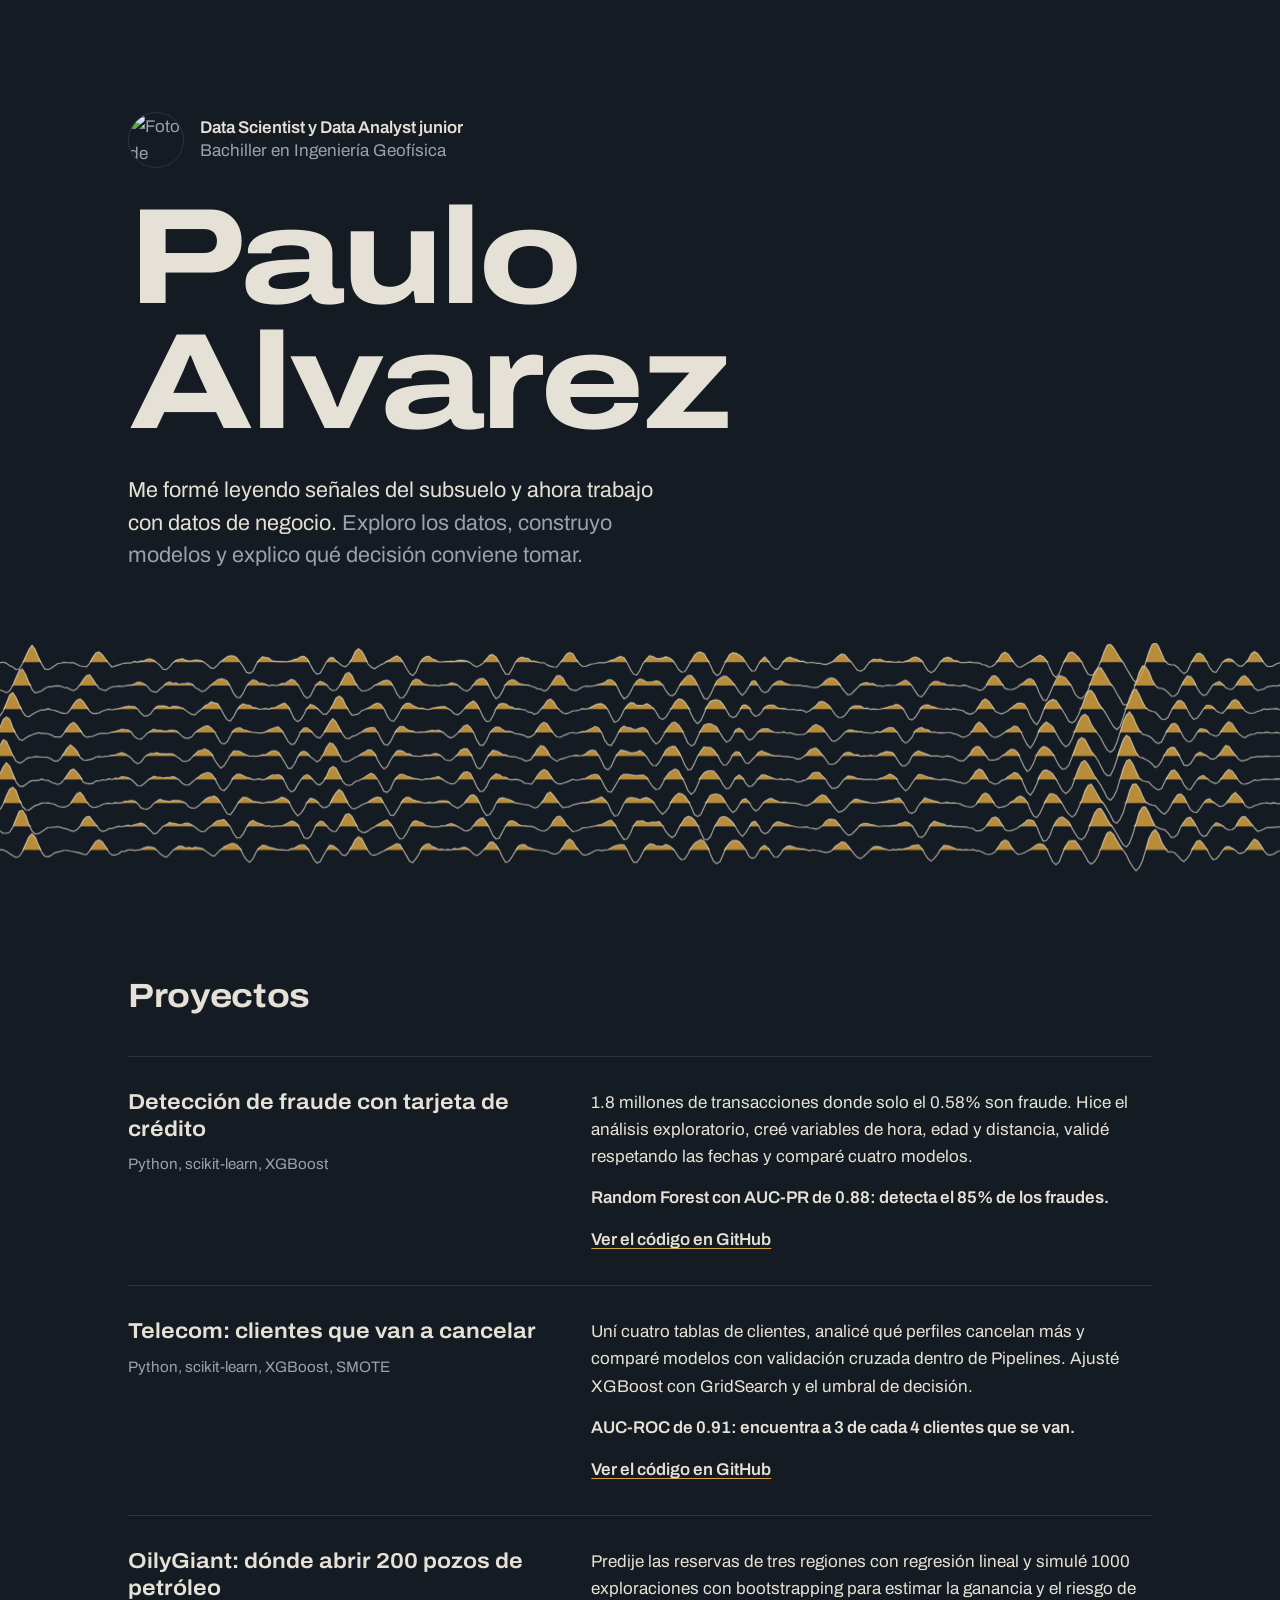
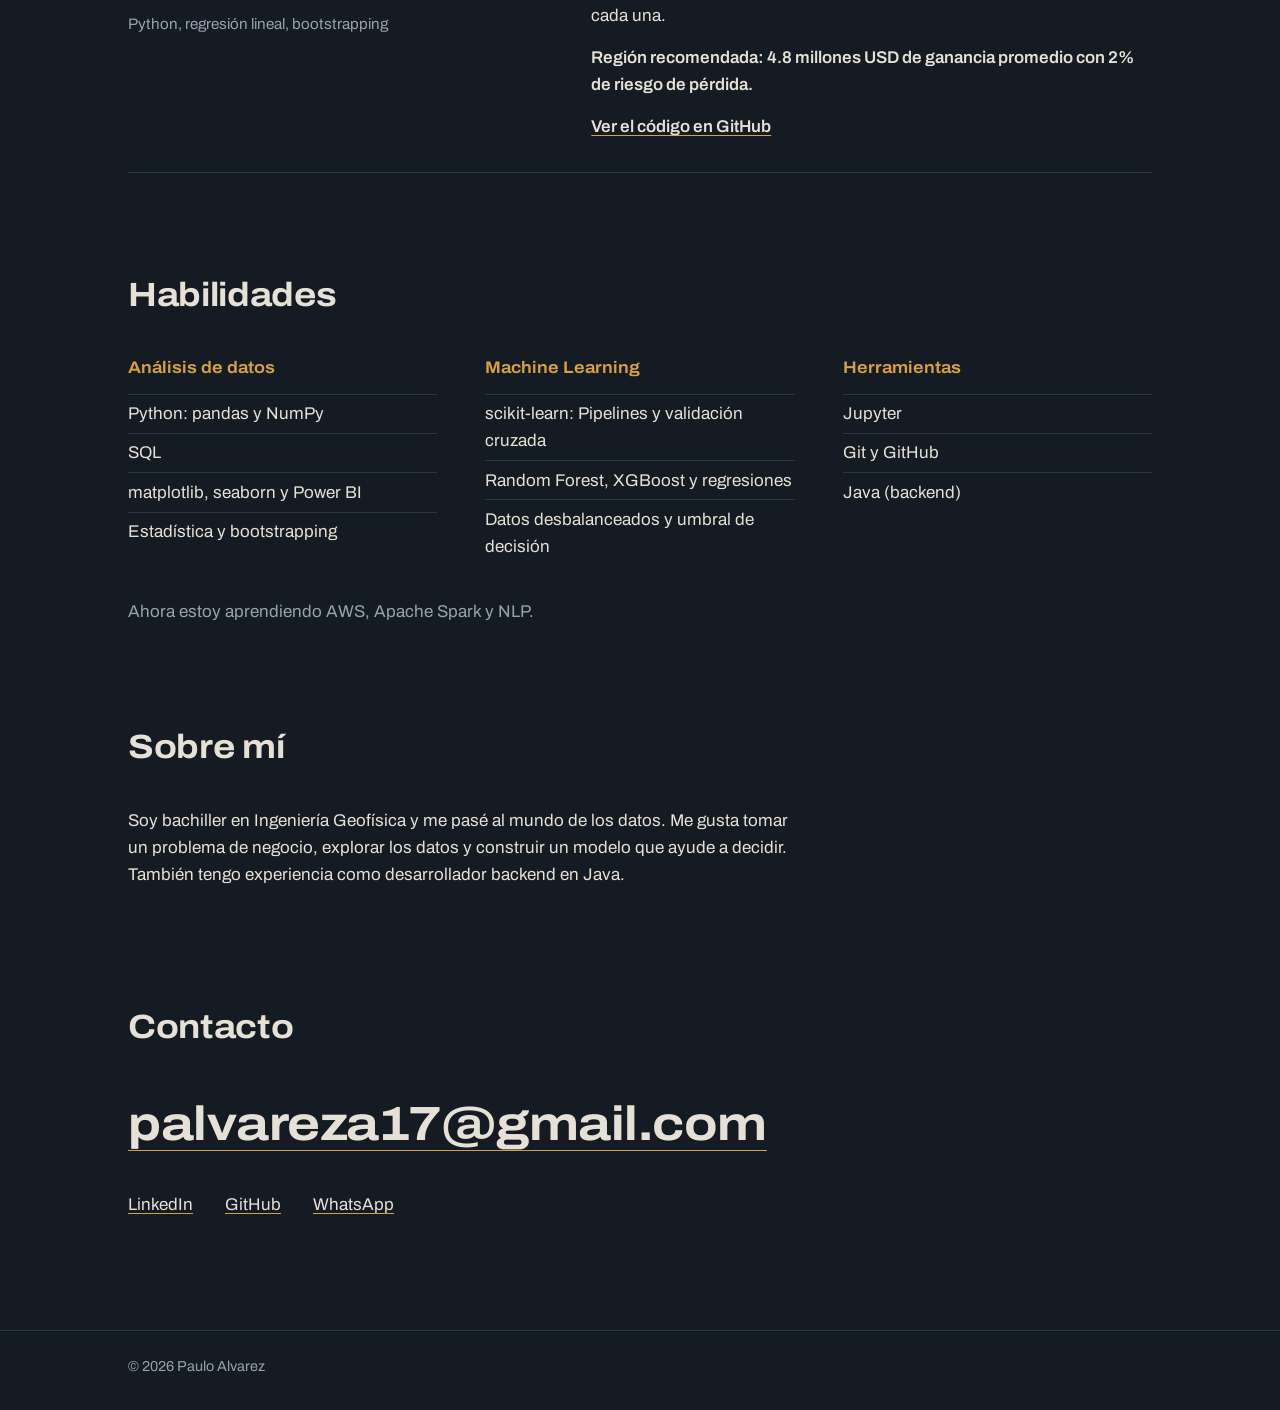
==== index.html @ 522a182a "Cambiar ingeniero geofísico por bachiller en Ingeniería Geofísica" ====
<!DOCTYPE html>
<html lang="es">
<head>
  <meta charset="UTF-8">
  <meta name="viewport" content="width=device-width, initial-scale=1.0">
  <meta name="description" content="Paulo Alvarez, Data Scientist y Data Analyst junior. Bachiller en Ingeniería Geofísica. Proyectos de Machine Learning con Python.">
  <meta name="color-scheme" content="dark">
  <meta name="theme-color" content="#151B22">
  <title>Paulo Alvarez | Data Scientist</title>
  <link rel="preconnect" href="https://fonts.googleapis.com">
  <link rel="preconnect" href="https://fonts.gstatic.com" crossorigin>
  <link href="https://fonts.googleapis.com/css2?family=Archivo:wdth,wght@62..125,300..800&display=swap" rel="stylesheet">
  <style>
    :root {
      --basalt: #151B22;
      --slate: #1D2530;
      --bone: #E6E1D6;
      --rock: #98A2AE;
      --ochre: #D6A13E;
      --line: #2B3541;

      --measure: 68ch;
      --gutter: clamp(1rem, 4vw, 3rem);
    }

    * { box-sizing: border-box; }

    html { background: var(--basalt); }

    body {
      margin: 0;
      background: var(--basalt);
      color: var(--bone);
      font-family: "Archivo", "Segoe UI", sans-serif;
      font-variation-settings: "wdth" 100;
      font-size: 1.0625rem;
      line-height: 1.6;
      -webkit-font-smoothing: antialiased;
    }

    a { color: var(--bone); text-decoration-color: var(--ochre); text-underline-offset: .2em; text-decoration-thickness: 1px; }
    a:hover { color: var(--ochre); }
    a:focus-visible, button:focus-visible {
      outline: 2px solid var(--ochre);
      outline-offset: 3px;
      border-radius: 2px;
    }

    .wrap {
      max-width: 1120px;
      margin: 0 auto;
      padding: 0 var(--gutter);
    }

    /* ---------- Hero ---------- */
    .hero { padding: clamp(3rem, 9vw, 7rem) 0 0; }

    .hero-id {
      display: flex;
      align-items: center;
      gap: 1rem;
      margin-bottom: 1.75rem;
      color: var(--rock);
    }
    .hero-id img {
      width: 56px;
      height: 56px;
      border-radius: 50%;
      object-fit: cover;
      border: 1px solid var(--line);
    }
    .hero-id p { margin: 0; line-height: 1.35; }
    .hero-id strong { color: var(--bone); font-weight: 600; display: block; }

    .hero h1 {
      margin: 0;
      font-size: clamp(3rem, 11vw, 8.5rem);
      line-height: .92;
      font-weight: 750;
      font-variation-settings: "wdth" 125;
      letter-spacing: -.02em;
    }

    .hero .intro {
      max-width: 46ch;
      margin: 1.75rem 0 0;
      font-size: clamp(1.15rem, 2vw, 1.35rem);
      line-height: 1.5;
      color: var(--bone);
    }
    .hero .intro span { color: var(--rock); }

    .section-trace {
      display: block;
      width: 100%;
      height: auto;
      margin: clamp(2.5rem, 6vw, 4.5rem) 0 0;
    }
    .section-trace .fill { fill: var(--ochre); opacity: .85; }
    .section-trace .trace {
      fill: none;
      stroke: var(--bone);
      stroke-width: 1.1;
      stroke-linejoin: round;
      opacity: .7;
    }

    @media (prefers-reduced-motion: no-preference) {
      .section-trace .trace {
        stroke-dasharray: 2600;
        stroke-dashoffset: 2600;
        animation: draw 2.4s cubic-bezier(.3, .1, .2, 1) forwards;
      }
      .section-trace .fill {
        opacity: 0;
        animation: reveal .9s ease-out 1.6s forwards;
      }
      .section-trace .trace:nth-of-type(4n+2) { animation-delay: .08s; }
      .section-trace .trace:nth-of-type(4n) { animation-delay: .16s; }
    }
    @keyframes draw { to { stroke-dashoffset: 0; } }
    @keyframes reveal { to { opacity: .85; } }

    /* ---------- Secciones ---------- */
    section { padding: clamp(3.5rem, 8vw, 6rem) 0 0; }

    h2 {
      margin: 0 0 2rem;
      font-size: clamp(1.6rem, 3vw, 2.1rem);
      font-weight: 700;
      font-variation-settings: "wdth" 112;
      letter-spacing: -.01em;
    }

    /* Proyectos: filas, no tarjetas */
    .projects { list-style: none; margin: 0; padding: 0; border-top: 1px solid var(--line); }
    .project {
      display: grid;
      grid-template-columns: minmax(0, 1fr) minmax(0, 1.35fr);
      gap: 1rem 3rem;
      padding: 2rem 0;
      border-bottom: 1px solid var(--line);
    }
    .project h3 {
      margin: 0;
      font-size: 1.35rem;
      line-height: 1.25;
      font-weight: 650;
      font-variation-settings: "wdth" 108;
    }
    .project .stack { margin: .6rem 0 0; color: var(--rock); font-size: .95rem; }
    .project .body p { margin: 0 0 .9rem; max-width: var(--measure); }
    .project .result { color: var(--bone); font-weight: 600; }
    .project .body a { font-weight: 600; }

    /* Habilidades */
    .skills {
      display: grid;
      grid-template-columns: repeat(3, minmax(0, 1fr));
      gap: 2rem 3rem;
    }
    .skills h3 {
      margin: 0 0 .75rem;
      font-size: 1.05rem;
      font-weight: 650;
      font-variation-settings: "wdth" 108;
      color: var(--ochre);
    }
    .skills ul { margin: 0; padding: 0; list-style: none; }
    .skills li { padding: .35rem 0; border-top: 1px solid var(--line); color: var(--bone); }
    .learning { margin: 2rem 0 0; color: var(--rock); max-width: var(--measure); }

    .about p { max-width: var(--measure); margin: 0 0 1rem; }

    /* Contacto */
    .contact .mail {
      display: inline-block;
      font-size: clamp(1.5rem, 4.5vw, 3rem);
      font-weight: 700;
      font-variation-settings: "wdth" 115;
      letter-spacing: -.01em;
      word-break: break-all;
    }
    .contact .links {
      display: flex;
      flex-wrap: wrap;
      gap: .75rem 2rem;
      margin: 1.75rem 0 0;
      padding: 0;
      list-style: none;
    }

    footer {
      margin-top: clamp(4rem, 9vw, 7rem);
      padding: 1.5rem 0 2rem;
      border-top: 1px solid var(--line);
      color: var(--rock);
      font-size: .9rem;
    }

    @media (max-width: 760px) {
      .project { grid-template-columns: 1fr; gap: .75rem; }
      .skills { grid-template-columns: 1fr; gap: 1.75rem; }
    }
  </style>
</head>
<body>
  <header class="hero">
    <div class="wrap">
      <div class="hero-id">
        <img src="https://github.com/dixonpa.png" alt="Foto de Paulo Alvarez">
        <p><strong>Data Scientist y Data Analyst junior</strong>Bachiller en Ingeniería Geofísica</p>
      </div>
      <h1>Paulo Alvarez</h1>
      <p class="intro">
        Me formé leyendo señales del subsuelo y ahora trabajo con datos de negocio.
        <span>Exploro los datos, construyo modelos y explico qué decisión conviene tomar.</span>
      </p>
    </div>
    <svg class="section-trace" viewBox="0 0 1200 216" preserveAspectRatio="none" aria-hidden="true" focusable="false">
<path class="fill" d="M0,18 L0,18.0 L3,17.9 L6,18.0 L9,18.0 L12,18.0 L15,18.0 L18,18.0 L21,18.0 L24,12.7 L27,6.3 L30,2.0 L33,6.1 L36,13.2 L39,18.0 L42,18.0 L45,18.0 L48,18.0 L51,18.0 L54,18.0 L57,18.0 L60,18.0 L63,18.0 L66,18.0 L69,18.0 L72,18.0 L75,18.0 L78,18.0 L81,18.0 L84,18.0 L87,13.3 L90,9.0 L93,8.4 L96,11.0 L99,15.1 L102,18.0 L105,18.0 L108,18.0 L111,18.0 L114,18.0 L117,18.0 L120,18.0 L123,18.0 L126,17.3 L129,18.0 L132,16.9 L135,16.8 L138,15.1 L141,14.9 L144,16.0 L147,18.0 L150,18.0 L153,18.0 L156,18.0 L159,18.0 L162,18.0 L165,16.2 L168,15.4 L171,14.6 L174,16.2 L177,16.9 L180,16.5 L183,15.8 L186,16.1 L189,16.7 L192,18.0 L195,18.0 L198,18.0 L201,18.0 L204,18.0 L207,17.4 L210,15.0 L213,12.9 L216,11.8 L219,12.1 L222,13.7 L225,17.7 L228,18.0 L231,18.0 L234,18.0 L237,18.0 L240,18.0 L243,15.7 L246,12.9 L249,13.6 L252,14.0 L255,16.7 L258,17.1 L261,17.3 L264,17.3 L267,17.5 L270,17.4 L273,16.7 L276,15.5 L279,14.7 L282,12.8 L285,12.4 L288,14.9 L291,18.0 L294,18.0 L297,18.0 L300,18.0 L303,18.0 L306,17.9 L309,14.0 L312,13.6 L315,16.6 L318,18.0 L321,18.0 L324,18.0 L327,18.0 L330,14.6 L333,8.1 L336,5.3 L339,7.5 L342,12.6 L345,18.0 L348,18.0 L351,18.0 L354,18.0 L357,18.0 L360,18.0 L363,16.9 L366,15.5 L369,13.5 L372,12.0 L375,13.9 L378,18.0 L381,18.0 L384,18.0 L387,18.0 L390,18.0 L393,18.0 L396,15.1 L399,12.9 L402,12.4 L405,14.6 L408,15.8 L411,17.5 L414,17.7 L417,17.4 L420,17.3 L423,17.1 L426,17.3 L429,16.4 L432,16.1 L435,16.4 L438,17.0 L441,18.0 L444,18.0 L447,18.0 L450,18.0 L453,18.0 L456,15.1 L459,11.5 L462,10.8 L465,13.1 L468,18.0 L471,18.0 L474,18.0 L477,18.0 L480,18.0 L483,18.0 L486,14.4 L489,13.3 L492,14.0 L495,14.4 L498,17.0 L501,17.1 L504,17.8 L507,18.0 L510,18.0 L513,18.0 L516,18.0 L519,18.0 L522,18.0 L525,18.0 L528,14.9 L531,10.5 L534,8.8 L537,10.0 L540,14.9 L543,18.0 L546,18.0 L549,18.0 L552,18.0 L555,18.0 L558,18.0 L561,18.0 L564,18.0 L567,18.0 L570,17.4 L573,16.1 L576,15.4 L579,13.6 L582,12.7 L585,13.7 L588,18.0 L591,18.0 L594,18.0 L597,18.0 L600,18.0 L603,18.0 L606,15.1 L609,11.8 L612,12.5 L615,14.4 L618,14.6 L621,14.1 L624,12.9 L627,13.7 L630,15.6 L633,18.0 L636,18.0 L639,18.0 L642,18.0 L645,18.0 L648,16.9 L651,11.6 L654,8.9 L657,8.5 L660,10.0 L663,15.2 L666,18.0 L669,18.0 L672,18.0 L675,18.0 L678,18.0 L681,16.1 L684,10.8 L687,9.0 L690,9.6 L693,11.1 L696,13.4 L699,17.9 L702,18.0 L705,18.0 L708,18.0 L711,18.0 L714,15.8 L717,13.0 L720,16.6 L723,18.0 L726,18.0 L729,18.0 L732,18.0 L735,16.6 L738,13.9 L741,13.4 L744,14.6 L747,15.5 L750,17.1 L753,17.0 L756,18.0 L759,18.0 L762,18.0 L765,18.0 L768,18.0 L771,18.0 L774,18.0 L777,18.0 L780,17.8 L783,15.2 L786,12.3 L789,10.2 L792,10.9 L795,14.6 L798,17.8 L801,18.0 L804,18.0 L807,18.0 L810,18.0 L813,18.0 L816,17.2 L819,15.1 L822,15.6 L825,15.1 L828,16.6 L831,17.5 L834,17.3 L837,17.8 L840,18.0 L843,17.6 L846,18.0 L849,17.1 L852,16.2 L855,14.1 L858,13.0 L861,14.1 L864,16.3 L867,18.0 L870,18.0 L873,18.0 L876,18.0 L879,18.0 L882,17.2 L885,14.4 L888,13.3 L891,14.0 L894,16.4 L897,16.6 L900,18.0 L903,18.0 L906,18.0 L909,17.8 L912,18.0 L915,18.0 L918,18.0 L921,18.0 L924,18.0 L927,18.0 L930,18.0 L933,18.0 L936,15.5 L939,10.5 L942,8.5 L945,10.2 L948,14.5 L951,18.0 L954,18.0 L957,18.0 L960,18.0 L963,18.0 L966,17.5 L969,15.0 L972,13.1 L975,11.3 L978,12.9 L981,16.4 L984,18.0 L987,18.0 L990,18.0 L993,18.0 L996,18.0 L999,14.8 L1002,9.4 L1005,8.3 L1008,10.5 L1011,13.4 L1014,17.6 L1017,18.0 L1020,18.0 L1023,18.0 L1026,18.0 L1029,18.0 L1032,17.0 L1035,8.4 L1038,1.9 L1041,1.3 L1044,4.3 L1047,9.3 L1050,14.2 L1053,18.0 L1056,18.0 L1059,18.0 L1062,18.0 L1065,18.0 L1068,18.0 L1071,18.0 L1074,18.0 L1077,8.6 L1080,1.6 L1083,-0.9 L1086,2.9 L1089,9.8 L1092,16.6 L1095,18.0 L1098,18.0 L1101,18.0 L1104,18.0 L1107,18.0 L1110,18.0 L1113,18.0 L1116,18.0 L1119,14.7 L1122,10.0 L1125,9.6 L1128,11.9 L1131,17.0 L1134,18.0 L1137,18.0 L1140,18.0 L1143,18.0 L1146,18.0 L1149,15.7 L1152,14.6 L1155,15.7 L1158,18.0 L1161,18.0 L1164,18.0 L1167,18.0 L1170,15.9 L1173,10.1 L1176,8.0 L1179,9.7 L1182,13.8 L1185,18.0 L1188,18.0 L1191,18.0 L1194,18.0 L1197,18.0 L1200,18.0 L1200,18 Z"/>
<path class="trace" d="M0,18.5 L3,17.9 L6,19.0 L9,21.2 L12,22.5 L15,25.0 L18,24.3 L21,19.6 L24,12.7 L27,6.3 L30,2.0 L33,6.1 L36,13.2 L39,19.7 L42,24.4 L45,24.9 L48,23.6 L51,21.5 L54,19.3 L57,18.9 L60,18.1 L63,18.4 L66,18.5 L69,18.4 L72,20.1 L75,21.4 L78,21.9 L81,22.2 L84,19.2 L87,13.3 L90,9.0 L93,8.4 L96,11.0 L99,15.1 L102,19.3 L105,22.6 L108,21.6 L111,20.6 L114,19.6 L117,18.9 L120,18.8 L123,18.7 L126,17.3 L129,18.0 L132,16.9 L135,16.8 L138,15.1 L141,14.9 L144,16.0 L147,18.5 L150,21.0 L153,24.6 L156,24.8 L159,22.3 L162,18.6 L165,16.2 L168,15.4 L171,14.6 L174,16.2 L177,16.9 L180,16.5 L183,15.8 L186,16.1 L189,16.7 L192,18.5 L195,21.0 L198,23.6 L201,23.4 L204,20.6 L207,17.4 L210,15.0 L213,12.9 L216,11.8 L219,12.1 L222,13.7 L225,17.7 L228,22.2 L231,27.4 L234,28.4 L237,26.7 L240,20.4 L243,15.7 L246,12.9 L249,13.6 L252,14.0 L255,16.7 L258,17.1 L261,17.3 L264,17.3 L267,17.5 L270,17.4 L273,16.7 L276,15.5 L279,14.7 L282,12.8 L285,12.4 L288,14.9 L291,20.6 L294,26.0 L297,29.2 L300,28.4 L303,23.3 L306,17.9 L309,14.0 L312,13.6 L315,16.6 L318,19.1 L321,21.4 L324,22.2 L327,19.7 L330,14.6 L333,8.1 L336,5.3 L339,7.5 L342,12.6 L345,19.7 L348,22.5 L351,24.2 L354,22.1 L357,20.4 L360,19.1 L363,16.9 L366,15.5 L369,13.5 L372,12.0 L375,13.9 L378,18.1 L381,23.8 L384,28.5 L387,30.5 L390,27.1 L393,20.1 L396,15.1 L399,12.9 L402,12.4 L405,14.6 L408,15.8 L411,17.5 L414,17.7 L417,17.4 L420,17.3 L423,17.1 L426,17.3 L429,16.4 L432,16.1 L435,16.4 L438,17.0 L441,18.7 L444,21.1 L447,22.4 L450,21.0 L453,18.8 L456,15.1 L459,11.5 L462,10.8 L465,13.1 L468,18.1 L471,24.3 L474,29.1 L477,29.4 L480,24.4 L483,18.3 L486,14.4 L489,13.3 L492,14.0 L495,14.4 L498,17.0 L501,17.1 L504,17.8 L507,18.6 L510,18.5 L513,20.6 L516,21.8 L519,22.4 L522,22.6 L525,18.8 L528,14.9 L531,10.5 L534,8.8 L537,10.0 L540,14.9 L543,19.3 L546,21.8 L549,21.9 L552,20.6 L555,19.6 L558,19.3 L561,18.4 L564,18.5 L567,18.5 L570,17.4 L573,16.1 L576,15.4 L579,13.6 L582,12.7 L585,13.7 L588,18.6 L591,24.7 L594,29.2 L597,30.1 L600,25.3 L603,18.9 L606,15.1 L609,11.8 L612,12.5 L615,14.4 L618,14.6 L621,14.1 L624,12.9 L627,13.7 L630,15.6 L633,19.6 L636,24.7 L639,27.3 L642,26.8 L645,22.0 L648,16.9 L651,11.6 L654,8.9 L657,8.5 L660,10.0 L663,15.2 L666,21.0 L669,27.5 L672,30.5 L675,28.8 L678,22.2 L681,16.1 L684,10.8 L687,9.0 L690,9.6 L693,11.1 L696,13.4 L699,17.9 L702,22.8 L705,26.4 L708,25.9 L711,20.0 L714,15.8 L717,13.0 L720,16.6 L723,21.3 L726,24.1 L729,24.6 L732,21.2 L735,16.6 L738,13.9 L741,13.4 L744,14.6 L747,15.5 L750,17.1 L753,17.0 L756,18.5 L759,18.4 L762,18.2 L765,18.9 L768,18.9 L771,19.7 L774,20.2 L777,19.2 L780,17.8 L783,15.2 L786,12.3 L789,10.2 L792,10.9 L795,14.6 L798,17.8 L801,21.9 L804,25.7 L807,26.3 L810,24.8 L813,20.7 L816,17.2 L819,15.1 L822,15.6 L825,15.1 L828,16.6 L831,17.5 L834,17.3 L837,17.8 L840,18.0 L843,17.6 L846,18.2 L849,17.1 L852,16.2 L855,14.1 L858,13.0 L861,14.1 L864,16.3 L867,21.5 L870,26.0 L873,27.8 L876,26.0 L879,21.9 L882,17.2 L885,14.4 L888,13.3 L891,14.0 L894,16.4 L897,16.6 L900,18.2 L903,18.3 L906,18.3 L909,17.8 L912,18.3 L915,18.5 L918,18.7 L921,20.3 L924,20.7 L927,22.6 L930,21.9 L933,19.9 L936,15.5 L939,10.5 L942,8.5 L945,10.2 L948,14.5 L951,19.0 L954,22.2 L957,22.6 L960,20.9 L963,19.2 L966,17.5 L969,15.0 L972,13.1 L975,11.3 L978,12.9 L981,16.4 L984,23.2 L987,29.4 L990,32.3 L993,28.8 L996,20.9 L999,14.8 L1002,9.4 L1005,8.3 L1008,10.5 L1011,13.4 L1014,17.6 L1017,23.9 L1020,29.1 L1023,30.3 L1026,29.3 L1029,23.7 L1032,17.0 L1035,8.4 L1038,1.9 L1041,1.3 L1044,4.3 L1047,9.3 L1050,14.2 L1053,18.3 L1056,23.8 L1059,28.8 L1062,34.0 L1065,36.9 L1068,34.4 L1071,28.0 L1074,18.4 L1077,8.6 L1080,1.6 L1083,-0.9 L1086,2.9 L1089,9.8 L1092,16.6 L1095,19.7 L1098,20.5 L1101,20.5 L1104,22.8 L1107,26.2 L1110,28.8 L1113,26.7 L1116,20.1 L1119,14.7 L1122,10.0 L1125,9.6 L1128,11.9 L1131,17.0 L1134,23.0 L1137,26.7 L1140,27.5 L1143,23.1 L1146,18.2 L1149,15.7 L1152,14.6 L1155,15.7 L1158,18.7 L1161,21.3 L1164,21.9 L1167,19.4 L1170,15.9 L1173,10.1 L1176,8.0 L1179,9.7 L1182,13.8 L1185,18.8 L1188,21.9 L1191,22.1 L1194,21.3 L1197,19.3 L1200,18.5"/>
<path class="fill" d="M0,40 L0,40.0 L3,40.0 L6,40.0 L9,40.0 L12,39.6 L15,32.5 L18,25.6 L21,24.5 L24,29.5 L27,37.0 L30,40.0 L33,40.0 L36,40.0 L39,40.0 L42,40.0 L45,40.0 L48,40.0 L51,40.0 L54,40.0 L57,40.0 L60,40.0 L63,40.0 L66,40.0 L69,40.0 L72,40.0 L75,39.2 L78,34.3 L81,30.7 L84,29.8 L87,33.8 L90,38.7 L93,40.0 L96,40.0 L99,40.0 L102,40.0 L105,40.0 L108,40.0 L111,40.0 L114,40.0 L117,40.0 L120,39.7 L123,39.6 L126,38.5 L129,36.8 L132,37.0 L135,38.3 L138,40.0 L141,40.0 L144,40.0 L147,40.0 L150,40.0 L153,40.0 L156,37.6 L159,36.6 L162,38.0 L165,37.4 L168,38.8 L171,38.1 L174,38.0 L177,37.6 L180,38.6 L183,40.0 L186,40.0 L189,40.0 L192,40.0 L195,40.0 L198,39.3 L201,36.8 L204,34.5 L207,33.6 L210,34.2 L213,35.8 L216,40.0 L219,40.0 L222,40.0 L225,40.0 L228,40.0 L231,40.0 L234,36.8 L237,34.5 L240,35.3 L243,37.8 L246,37.8 L249,38.7 L252,40.0 L255,39.3 L258,39.9 L261,39.6 L264,38.2 L267,38.0 L270,36.0 L273,34.2 L276,35.1 L279,38.8 L282,40.0 L285,40.0 L288,40.0 L291,40.0 L294,40.0 L297,38.3 L300,36.1 L303,36.9 L306,39.0 L309,40.0 L312,40.0 L315,40.0 L318,40.0 L321,34.7 L324,28.9 L327,27.6 L330,30.6 L333,37.1 L336,40.0 L339,40.0 L342,40.0 L345,40.0 L348,40.0 L351,39.7 L354,38.3 L357,36.7 L360,35.4 L363,34.9 L366,36.2 L369,40.0 L372,40.0 L375,40.0 L378,40.0 L381,40.0 L384,40.0 L387,35.5 L390,34.0 L393,34.8 L396,37.6 L399,39.0 L402,39.6 L405,39.8 L408,39.7 L411,40.0 L414,39.4 L417,39.5 L420,38.8 L423,37.5 L426,38.0 L429,39.4 L432,40.0 L435,40.0 L438,40.0 L441,40.0 L444,39.0 L447,35.0 L450,33.4 L453,33.3 L456,35.7 L459,40.0 L462,40.0 L465,40.0 L468,40.0 L471,40.0 L474,38.8 L477,35.7 L480,34.5 L483,35.2 L486,37.7 L489,38.7 L492,39.2 L495,39.4 L498,40.0 L501,40.0 L504,40.0 L507,40.0 L510,40.0 L513,40.0 L516,39.8 L519,35.0 L522,30.8 L525,30.6 L528,33.1 L531,39.0 L534,40.0 L537,40.0 L540,40.0 L543,40.0 L546,40.0 L549,40.0 L552,40.0 L555,40.0 L558,39.9 L561,38.8 L564,38.2 L567,36.9 L570,34.6 L573,34.5 L576,36.6 L579,40.0 L582,40.0 L585,40.0 L588,40.0 L591,40.0 L594,39.9 L597,35.7 L600,33.7 L603,34.6 L606,36.6 L609,36.7 L612,36.2 L615,35.6 L618,36.1 L621,39.1 L624,40.0 L627,40.0 L630,40.0 L633,40.0 L636,40.0 L639,36.8 L642,33.3 L645,30.5 L648,30.4 L651,33.7 L654,39.4 L657,40.0 L660,40.0 L663,40.0 L666,40.0 L669,40.0 L672,35.7 L675,33.1 L678,31.2 L681,31.2 L684,33.8 L687,37.1 L690,40.0 L693,40.0 L696,40.0 L699,40.0 L702,40.0 L705,35.8 L708,35.6 L711,40.0 L714,40.0 L717,40.0 L720,40.0 L723,40.0 L726,37.8 L729,36.1 L732,35.5 L735,37.1 L738,38.5 L741,39.3 L744,39.5 L747,39.7 L750,39.5 L753,40.0 L756,40.0 L759,40.0 L762,40.0 L765,40.0 L768,40.0 L771,38.5 L774,35.3 L777,33.3 L780,32.7 L783,33.9 L786,37.0 L789,40.0 L792,40.0 L795,40.0 L798,40.0 L801,40.0 L804,40.0 L807,38.8 L810,37.4 L813,37.2 L816,38.3 L819,38.3 L822,40.0 L825,40.0 L828,40.0 L831,39.7 L834,39.5 L837,40.0 L840,39.5 L843,37.8 L846,36.2 L849,34.9 L852,36.9 L855,40.0 L858,40.0 L861,40.0 L864,40.0 L867,40.0 L870,40.0 L873,38.1 L876,36.0 L879,36.0 L882,37.4 L885,38.0 L888,39.5 L891,39.6 L894,39.5 L897,40.0 L900,40.0 L903,39.6 L906,39.9 L909,40.0 L912,40.0 L915,40.0 L918,40.0 L921,40.0 L924,40.0 L927,35.0 L930,31.1 L933,30.7 L936,33.2 L939,38.0 L942,40.0 L945,40.0 L948,40.0 L951,40.0 L954,40.0 L957,38.9 L960,36.9 L963,34.3 L966,33.4 L969,35.3 L972,40.0 L975,40.0 L978,40.0 L981,40.0 L984,40.0 L987,40.0 L990,34.5 L993,30.7 L996,31.3 L999,32.7 L1002,36.9 L1005,40.0 L1008,40.0 L1011,40.0 L1014,40.0 L1017,40.0 L1020,40.0 L1023,36.1 L1026,27.7 L1029,23.7 L1032,23.2 L1035,27.6 L1038,32.7 L1041,38.1 L1044,40.0 L1047,40.0 L1050,40.0 L1053,40.0 L1056,40.0 L1059,40.0 L1062,40.0 L1065,37.0 L1068,27.3 L1071,21.8 L1074,22.3 L1077,26.6 L1080,34.4 L1083,39.7 L1086,40.0 L1089,40.0 L1092,40.0 L1095,40.0 L1098,40.0 L1101,40.0 L1104,40.0 L1107,40.0 L1110,35.1 L1113,31.0 L1116,31.3 L1119,35.0 L1122,40.0 L1125,40.0 L1128,40.0 L1131,40.0 L1134,40.0 L1137,39.4 L1140,37.4 L1143,36.2 L1146,38.4 L1149,40.0 L1152,40.0 L1155,40.0 L1158,40.0 L1161,35.6 L1164,31.8 L1167,30.7 L1170,33.3 L1173,37.6 L1176,40.0 L1179,40.0 L1182,40.0 L1185,40.0 L1188,40.0 L1191,40.0 L1194,40.0 L1197,40.0 L1200,39.6 L1200,40 Z"/>
<path class="trace" d="M0,43.9 L3,45.1 L6,46.5 L9,44.9 L12,39.6 L15,32.5 L18,25.6 L21,24.5 L24,29.5 L27,37.0 L30,43.4 L33,46.8 L36,46.0 L39,44.9 L42,42.6 L45,41.1 L48,41.1 L51,40.4 L54,40.1 L57,40.4 L60,41.7 L63,41.9 L66,43.6 L69,44.7 L72,42.9 L75,39.2 L78,34.3 L81,30.7 L84,29.8 L87,33.8 L90,38.7 L93,42.6 L96,43.8 L99,44.6 L102,42.5 L105,41.1 L108,40.9 L111,40.3 L114,40.6 L117,40.3 L120,39.7 L123,39.6 L126,38.5 L129,36.8 L132,37.0 L135,38.3 L138,40.4 L141,44.2 L144,45.8 L147,45.9 L150,43.0 L153,40.7 L156,37.6 L159,36.6 L162,38.0 L165,37.4 L168,38.8 L171,38.1 L174,38.0 L177,37.6 L180,38.6 L183,41.8 L186,43.3 L189,45.5 L192,44.7 L195,42.1 L198,39.3 L201,36.8 L204,34.5 L207,33.6 L210,34.2 L213,35.8 L216,41.0 L219,47.2 L222,50.9 L225,51.1 L228,46.9 L231,40.5 L234,36.8 L237,34.5 L240,35.3 L243,37.8 L246,37.8 L249,38.7 L252,40.3 L255,39.3 L258,39.9 L261,39.6 L264,38.2 L267,38.0 L270,36.0 L273,34.2 L276,35.1 L279,38.8 L282,43.8 L285,49.4 L288,51.7 L291,49.7 L294,43.4 L297,38.3 L300,36.1 L303,36.9 L306,39.0 L309,42.8 L312,44.7 L315,44.0 L318,40.5 L321,34.7 L324,28.9 L327,27.6 L330,30.6 L333,37.1 L336,42.0 L339,44.8 L342,44.9 L345,44.0 L348,42.4 L351,39.7 L354,38.3 L357,36.7 L360,35.4 L363,34.9 L366,36.2 L369,41.2 L372,47.3 L375,51.5 L378,51.1 L381,47.3 L384,41.1 L387,35.5 L390,34.0 L393,34.8 L396,37.6 L399,39.0 L402,39.6 L405,39.8 L408,39.7 L411,40.3 L414,39.4 L417,39.5 L420,38.8 L423,37.5 L426,38.0 L429,39.4 L432,42.1 L435,44.2 L438,45.0 L441,43.0 L444,39.0 L447,35.0 L450,33.4 L453,33.3 L456,35.7 L459,41.9 L462,48.0 L465,52.1 L468,50.3 L471,45.3 L474,38.8 L477,35.7 L480,34.5 L483,35.2 L486,37.7 L489,38.7 L492,39.2 L495,39.4 L498,40.5 L501,41.4 L504,42.9 L507,43.2 L510,45.0 L513,43.9 L516,39.8 L519,35.0 L522,30.8 L525,30.6 L528,33.1 L531,39.0 L534,42.9 L537,44.1 L540,44.6 L543,43.0 L546,41.2 L549,40.4 L552,40.5 L555,40.5 L558,39.9 L561,38.8 L564,38.2 L567,36.9 L570,34.6 L573,34.5 L576,36.6 L579,41.9 L582,48.1 L585,52.3 L588,50.6 L591,46.1 L594,39.9 L597,35.7 L600,33.7 L603,34.6 L606,36.6 L609,36.7 L612,36.2 L615,35.6 L618,36.1 L621,39.1 L624,44.2 L627,48.3 L630,49.6 L633,47.5 L636,41.9 L639,36.8 L642,33.3 L645,30.5 L648,30.4 L651,33.7 L654,39.4 L657,45.8 L660,51.6 L663,52.9 L666,48.5 L669,42.2 L672,35.7 L675,33.1 L678,31.2 L681,31.2 L684,33.8 L687,37.1 L690,41.3 L693,46.0 L696,49.1 L699,45.8 L702,41.1 L705,35.8 L708,35.6 L711,40.0 L714,44.9 L717,46.5 L720,45.3 L723,41.0 L726,37.8 L729,36.1 L732,35.5 L735,37.1 L738,38.5 L741,39.3 L744,39.5 L747,39.7 L750,39.5 L753,40.4 L756,40.3 L759,41.2 L762,41.6 L765,41.8 L768,40.8 L771,38.5 L774,35.3 L777,33.3 L780,32.7 L783,33.9 L786,37.0 L789,41.7 L792,45.8 L795,48.7 L798,47.8 L801,44.7 L804,41.7 L807,38.8 L810,37.4 L813,37.2 L816,38.3 L819,38.3 L822,40.1 L825,40.1 L828,40.5 L831,39.7 L834,39.5 L837,40.0 L840,39.5 L843,37.8 L846,36.2 L849,34.9 L852,36.9 L855,40.2 L858,45.1 L861,49.4 L864,50.5 L867,46.9 L870,42.1 L873,38.1 L876,36.0 L879,36.0 L882,37.4 L885,38.0 L888,39.5 L891,39.6 L894,39.5 L897,40.0 L900,40.4 L903,39.6 L906,39.9 L909,41.3 L912,42.1 L915,42.8 L918,44.3 L921,43.8 L924,40.9 L927,35.0 L930,31.1 L933,30.7 L936,33.2 L939,38.0 L942,42.5 L945,43.4 L948,43.7 L951,42.9 L954,41.4 L957,38.9 L960,36.9 L963,34.3 L966,33.4 L969,35.3 L972,41.2 L975,48.3 L978,53.5 L981,53.9 L984,48.0 L987,41.0 L990,34.5 L993,30.7 L996,31.3 L999,32.7 L1002,36.9 L1005,41.3 L1008,48.0 L1011,51.1 L1014,52.2 L1017,49.5 L1020,44.5 L1023,36.1 L1026,27.7 L1029,23.7 L1032,23.2 L1035,27.6 L1038,32.7 L1041,38.1 L1044,41.7 L1047,47.2 L1050,52.3 L1053,57.7 L1056,58.2 L1059,55.4 L1062,46.3 L1065,37.0 L1068,27.3 L1071,21.8 L1074,22.3 L1077,26.6 L1080,34.4 L1083,39.7 L1086,42.3 L1089,42.5 L1092,43.6 L1095,46.3 L1098,49.8 L1101,49.7 L1104,47.2 L1107,40.9 L1110,35.1 L1113,31.0 L1116,31.3 L1119,35.0 L1122,41.6 L1125,46.6 L1128,49.0 L1131,48.4 L1134,43.8 L1137,39.4 L1140,37.4 L1143,36.2 L1146,38.4 L1149,41.8 L1152,43.1 L1155,43.4 L1158,40.5 L1161,35.6 L1164,31.8 L1167,30.7 L1170,33.3 L1173,37.6 L1176,42.4 L1179,44.5 L1182,43.7 L1185,43.1 L1188,41.0 L1191,40.6 L1194,40.0 L1197,40.3 L1200,39.6"/>
<path class="fill" d="M0,62 L0,62.0 L3,62.0 L6,56.4 L9,48.8 L12,46.5 L15,50.9 L18,58.0 L21,62.0 L24,62.0 L27,62.0 L30,62.0 L33,62.0 L36,62.0 L39,62.0 L42,62.0 L45,61.6 L48,62.0 L51,62.0 L54,62.0 L57,62.0 L60,62.0 L63,62.0 L66,62.0 L69,57.3 L72,53.7 L75,52.3 L78,54.8 L81,59.4 L84,62.0 L87,62.0 L90,62.0 L93,62.0 L96,62.0 L99,62.0 L102,62.0 L105,62.0 L108,62.0 L111,61.6 L114,60.7 L117,59.9 L120,59.3 L123,59.5 L126,59.6 L129,61.9 L132,62.0 L135,62.0 L138,62.0 L141,62.0 L144,62.0 L147,59.4 L150,59.0 L153,59.0 L156,59.5 L159,60.7 L162,59.5 L165,59.5 L168,60.0 L171,61.0 L174,62.0 L177,62.0 L180,62.0 L183,62.0 L186,62.0 L189,61.9 L192,59.0 L195,57.5 L198,55.2 L201,56.2 L204,56.9 L207,61.7 L210,62.0 L213,62.0 L216,62.0 L219,62.0 L222,62.0 L225,58.8 L228,57.0 L231,58.0 L234,58.4 L237,60.6 L240,60.7 L243,62.0 L246,61.8 L249,61.4 L252,62.0 L255,60.9 L258,60.5 L261,58.9 L264,57.4 L267,56.4 L270,59.3 L273,62.0 L276,62.0 L279,62.0 L282,62.0 L285,62.0 L288,61.0 L291,57.5 L294,58.6 L297,60.8 L300,62.0 L303,62.0 L306,62.0 L309,62.0 L312,58.0 L315,51.7 L318,49.7 L321,51.9 L324,58.2 L327,62.0 L330,62.0 L333,62.0 L336,62.0 L339,62.0 L342,62.0 L345,61.0 L348,59.4 L351,57.3 L354,56.3 L357,57.5 L360,61.8 L363,62.0 L366,62.0 L369,62.0 L372,62.0 L375,62.0 L378,58.9 L381,56.6 L384,56.5 L387,58.6 L390,60.1 L393,61.3 L396,61.1 L399,62.0 L402,62.0 L405,61.3 L408,60.5 L411,60.1 L414,59.7 L417,59.6 L420,61.5 L423,62.0 L426,62.0 L429,62.0 L432,62.0 L435,62.0 L438,58.3 L441,55.8 L444,54.3 L447,57.2 L450,62.0 L453,62.0 L456,62.0 L459,62.0 L462,62.0 L465,61.6 L468,57.4 L471,56.5 L474,57.0 L477,59.3 L480,60.1 L483,61.8 L486,61.6 L489,62.0 L492,62.0 L495,62.0 L498,62.0 L501,62.0 L504,62.0 L507,62.0 L510,58.6 L513,53.9 L516,52.5 L519,54.9 L522,60.1 L525,62.0 L528,62.0 L531,62.0 L534,62.0 L537,62.0 L540,62.0 L543,62.0 L546,61.5 L549,62.0 L552,61.2 L555,59.7 L558,58.1 L561,57.1 L564,56.9 L567,58.7 L570,62.0 L573,62.0 L576,62.0 L579,62.0 L582,62.0 L585,62.0 L588,58.5 L591,55.8 L594,56.2 L597,58.5 L600,58.4 L603,58.6 L606,56.9 L609,58.3 L612,60.7 L615,62.0 L618,62.0 L621,62.0 L624,62.0 L627,62.0 L630,60.3 L633,55.2 L636,52.5 L639,52.8 L642,55.3 L645,59.9 L648,62.0 L651,62.0 L654,62.0 L657,62.0 L660,62.0 L663,58.9 L666,54.6 L669,53.5 L672,53.2 L675,54.2 L678,57.7 L681,62.0 L684,62.0 L687,62.0 L690,62.0 L693,62.0 L696,58.5 L699,58.1 L702,60.1 L705,62.0 L708,62.0 L711,62.0 L714,62.0 L717,60.1 L720,58.4 L723,58.3 L726,58.6 L729,60.9 L732,61.5 L735,61.3 L738,62.0 L741,62.0 L744,62.0 L747,62.0 L750,62.0 L753,62.0 L756,62.0 L759,62.0 L762,61.2 L765,58.7 L768,55.2 L771,54.7 L774,56.2 L777,58.6 L780,62.0 L783,62.0 L786,62.0 L789,62.0 L792,62.0 L795,62.0 L798,60.4 L801,58.9 L804,59.0 L807,59.2 L810,61.2 L813,61.0 L816,62.0 L819,61.8 L822,62.0 L825,61.9 L828,61.2 L831,60.6 L834,59.6 L837,58.9 L840,57.5 L843,58.3 L846,60.7 L849,62.0 L852,62.0 L855,62.0 L858,62.0 L861,62.0 L864,59.9 L867,58.2 L870,58.0 L873,59.4 L876,60.1 L879,61.2 L882,61.7 L885,62.0 L888,61.6 L891,62.0 L894,61.6 L897,62.0 L900,62.0 L903,62.0 L906,62.0 L909,62.0 L912,62.0 L915,62.0 L918,58.7 L921,53.9 L924,52.4 L927,54.8 L930,58.9 L933,62.0 L936,62.0 L939,62.0 L942,62.0 L945,62.0 L948,61.0 L951,58.7 L954,56.6 L957,56.3 L960,57.0 L963,61.7 L966,62.0 L969,62.0 L972,62.0 L975,62.0 L978,62.0 L981,57.0 L984,54.2 L987,52.9 L990,53.9 L993,58.2 L996,62.0 L999,62.0 L1002,62.0 L1005,62.0 L1008,62.0 L1011,62.0 L1014,60.0 L1017,51.9 L1020,45.0 L1023,44.5 L1026,48.2 L1029,54.6 L1032,59.7 L1035,62.0 L1038,62.0 L1041,62.0 L1044,62.0 L1047,62.0 L1050,62.0 L1053,62.0 L1056,60.4 L1059,51.5 L1062,44.6 L1065,43.2 L1068,48.4 L1071,55.0 L1074,60.5 L1077,62.0 L1080,62.0 L1083,62.0 L1086,62.0 L1089,62.0 L1092,62.0 L1095,62.0 L1098,62.0 L1101,58.4 L1104,54.3 L1107,53.9 L1110,56.3 L1113,62.0 L1116,62.0 L1119,62.0 L1122,62.0 L1125,62.0 L1128,62.0 L1131,58.4 L1134,58.4 L1137,59.9 L1140,62.0 L1143,62.0 L1146,62.0 L1149,62.0 L1152,58.8 L1155,54.5 L1158,53.0 L1161,54.8 L1164,59.3 L1167,62.0 L1170,62.0 L1173,62.0 L1176,62.0 L1179,62.0 L1182,62.0 L1185,61.7 L1188,62.0 L1191,61.7 L1194,61.7 L1197,61.4 L1200,62.0 L1200,62 Z"/>
<path class="trace" d="M0,68.4 L3,63.8 L6,56.4 L9,48.8 L12,46.5 L15,50.9 L18,58.0 L21,64.3 L24,68.3 L27,69.1 L30,67.1 L33,65.2 L36,63.8 L39,62.6 L42,62.8 L45,61.6 L48,62.6 L51,63.1 L54,64.1 L57,65.3 L60,66.0 L63,65.7 L66,62.4 L69,57.3 L72,53.7 L75,52.3 L78,54.8 L81,59.4 L84,64.0 L87,66.1 L90,66.0 L93,65.5 L96,63.8 L99,62.9 L102,62.1 L105,62.6 L108,62.1 L111,61.6 L114,60.7 L117,59.9 L120,59.3 L123,59.5 L126,59.6 L129,61.9 L132,65.7 L135,68.4 L138,68.3 L141,66.5 L144,62.4 L147,59.4 L150,59.0 L153,59.0 L156,59.5 L159,60.7 L162,59.5 L165,59.5 L168,60.0 L171,61.0 L174,63.0 L177,65.3 L180,67.0 L183,67.2 L186,64.2 L189,61.9 L192,59.0 L195,57.5 L198,55.2 L201,56.2 L204,56.9 L207,61.7 L210,67.4 L213,72.0 L216,73.2 L219,68.9 L222,63.2 L225,58.8 L228,57.0 L231,58.0 L234,58.4 L237,60.6 L240,60.7 L243,62.1 L246,61.8 L249,61.4 L252,62.0 L255,60.9 L258,60.5 L261,58.9 L264,57.4 L267,56.4 L270,59.3 L273,65.1 L276,71.3 L279,73.6 L282,71.7 L285,66.8 L288,61.0 L291,57.5 L294,58.6 L297,60.8 L300,63.8 L303,66.8 L306,66.7 L309,63.3 L312,58.0 L315,51.7 L318,49.7 L321,51.9 L324,58.2 L327,63.6 L330,67.7 L333,67.2 L336,66.5 L339,63.5 L342,62.4 L345,61.0 L348,59.4 L351,57.3 L354,56.3 L357,57.5 L360,61.8 L363,68.3 L366,72.5 L369,73.4 L372,69.5 L375,64.0 L378,58.9 L381,56.6 L384,56.5 L387,58.6 L390,60.1 L393,61.3 L396,61.1 L399,62.1 L402,62.4 L405,61.3 L408,60.5 L411,60.1 L414,59.7 L417,59.6 L420,61.5 L423,63.4 L426,66.4 L429,67.2 L432,65.4 L435,62.0 L438,58.3 L441,55.8 L444,54.3 L447,57.2 L450,63.2 L453,69.5 L456,73.5 L459,73.2 L462,68.7 L465,61.6 L468,57.4 L471,56.5 L474,57.0 L477,59.3 L480,60.1 L483,61.8 L486,61.6 L489,62.3 L492,62.5 L495,64.6 L498,65.0 L501,66.9 L504,65.7 L507,62.1 L510,58.6 L513,53.9 L516,52.5 L519,54.9 L522,60.1 L525,63.4 L528,65.7 L531,66.3 L534,65.2 L537,63.6 L540,63.4 L543,62.9 L546,61.5 L549,62.0 L552,61.2 L555,59.7 L558,58.1 L561,57.1 L564,56.9 L567,58.7 L570,62.8 L573,69.0 L576,74.3 L579,73.2 L582,69.2 L585,62.8 L588,58.5 L591,55.8 L594,56.2 L597,58.5 L600,58.4 L603,58.6 L606,56.9 L609,58.3 L612,60.7 L615,64.5 L618,69.9 L621,71.5 L624,69.8 L627,65.2 L630,60.3 L633,55.2 L636,52.5 L639,52.8 L642,55.3 L645,59.9 L648,66.8 L651,72.5 L654,75.6 L657,72.7 L660,66.1 L663,58.9 L666,54.6 L669,53.5 L672,53.2 L675,54.2 L678,57.7 L681,63.0 L684,68.1 L687,69.9 L690,68.6 L693,64.0 L696,58.5 L699,58.1 L702,60.1 L705,65.8 L708,68.7 L711,67.8 L714,64.8 L717,60.1 L720,58.4 L723,58.3 L726,58.6 L729,60.9 L732,61.5 L735,61.3 L738,62.3 L741,62.4 L744,62.2 L747,63.1 L750,62.7 L753,63.3 L756,64.9 L759,63.6 L762,61.2 L765,58.7 L768,55.2 L771,54.7 L774,56.2 L777,58.6 L780,62.6 L783,67.2 L786,69.7 L789,69.9 L792,68.0 L795,64.2 L798,60.4 L801,58.9 L804,59.0 L807,59.2 L810,61.2 L813,61.0 L816,62.2 L819,61.8 L822,62.3 L825,61.9 L828,61.2 L831,60.6 L834,59.6 L837,58.9 L840,57.5 L843,58.3 L846,60.7 L849,65.7 L852,71.0 L855,72.1 L858,69.7 L861,65.1 L864,59.9 L867,58.2 L870,58.0 L873,59.4 L876,60.1 L879,61.2 L882,61.7 L885,62.2 L888,61.6 L891,62.6 L894,61.6 L897,62.3 L900,62.9 L903,63.5 L906,65.6 L909,66.7 L912,66.0 L915,63.7 L918,58.7 L921,53.9 L924,52.4 L927,54.8 L930,58.9 L933,64.1 L936,65.5 L939,66.5 L942,65.2 L945,63.6 L948,61.0 L951,58.7 L954,56.6 L957,56.3 L960,57.0 L963,61.7 L966,68.9 L969,73.9 L972,76.6 L975,71.8 L978,64.1 L981,57.0 L984,54.2 L987,52.9 L990,53.9 L993,58.2 L996,62.9 L999,67.8 L1002,73.5 L1005,74.9 L1008,73.0 L1011,67.4 L1014,60.0 L1017,51.9 L1020,45.0 L1023,44.5 L1026,48.2 L1029,54.6 L1032,59.7 L1035,63.4 L1038,68.3 L1041,73.6 L1044,78.3 L1047,81.1 L1050,78.2 L1053,69.8 L1056,60.4 L1059,51.5 L1062,44.6 L1065,43.2 L1068,48.4 L1071,55.0 L1074,60.5 L1077,63.0 L1080,64.0 L1083,64.7 L1086,68.0 L1089,71.3 L1092,71.7 L1095,69.7 L1098,63.6 L1101,58.4 L1104,54.3 L1107,53.9 L1110,56.3 L1113,62.2 L1116,67.9 L1119,71.4 L1122,70.6 L1125,67.0 L1128,62.2 L1131,58.4 L1134,58.4 L1137,59.9 L1140,63.4 L1143,65.2 L1146,65.9 L1149,62.8 L1152,58.8 L1155,54.5 L1158,53.0 L1161,54.8 L1164,59.3 L1167,63.6 L1170,65.3 L1173,65.9 L1176,65.4 L1179,64.0 L1182,63.3 L1185,61.7 L1188,62.3 L1191,61.7 L1194,61.7 L1197,61.4 L1200,62.7"/>
<path class="fill" d="M0,84 L0,79.1 L3,71.8 L6,69.3 L9,71.2 L12,79.2 L15,84.0 L18,84.0 L21,84.0 L24,84.0 L27,84.0 L30,84.0 L33,84.0 L36,84.0 L39,84.0 L42,84.0 L45,84.0 L48,84.0 L51,84.0 L54,84.0 L57,84.0 L60,84.0 L63,79.6 L66,75.9 L69,74.4 L72,76.9 L75,81.2 L78,84.0 L81,84.0 L84,84.0 L87,84.0 L90,84.0 L93,84.0 L96,84.0 L99,84.0 L102,84.0 L105,83.5 L108,83.1 L111,82.0 L114,80.9 L117,81.3 L120,81.5 L123,83.5 L126,84.0 L129,84.0 L132,84.0 L135,84.0 L138,84.0 L141,82.7 L144,80.9 L147,81.7 L150,81.9 L153,82.4 L156,82.8 L159,81.9 L162,81.8 L165,82.3 L168,84.0 L171,84.0 L174,84.0 L177,84.0 L180,84.0 L183,83.8 L186,81.6 L189,79.7 L192,78.1 L195,77.7 L198,79.6 L201,83.0 L204,84.0 L207,84.0 L210,84.0 L213,84.0 L216,84.0 L219,81.9 L222,79.9 L225,79.5 L228,81.3 L231,82.1 L234,83.0 L237,83.7 L240,84.0 L243,84.0 L246,84.0 L249,83.3 L252,81.5 L255,80.4 L258,79.4 L261,78.7 L264,81.8 L267,84.0 L270,84.0 L273,84.0 L276,84.0 L279,84.0 L282,83.1 L285,79.7 L288,79.6 L291,81.9 L294,84.0 L297,84.0 L300,84.0 L303,84.0 L306,79.8 L309,74.5 L312,70.9 L315,74.1 L318,79.6 L321,84.0 L324,84.0 L327,84.0 L330,84.0 L333,84.0 L336,84.0 L339,83.5 L342,81.2 L345,80.0 L348,79.3 L351,79.5 L354,83.7 L357,84.0 L360,84.0 L363,84.0 L366,84.0 L369,84.0 L372,81.2 L375,78.3 L378,78.3 L381,80.6 L384,82.2 L387,82.6 L390,83.9 L393,83.5 L396,83.6 L399,83.3 L402,82.5 L405,82.0 L408,82.3 L411,81.7 L414,83.0 L417,84.0 L420,84.0 L423,84.0 L426,84.0 L429,84.0 L432,81.0 L435,77.8 L438,76.7 L441,79.2 L444,84.0 L447,84.0 L450,84.0 L453,84.0 L456,84.0 L459,84.0 L462,80.9 L465,78.8 L468,79.0 L471,81.0 L474,82.9 L477,82.8 L480,83.4 L483,84.0 L486,84.0 L489,84.0 L492,84.0 L495,84.0 L498,84.0 L501,84.0 L504,80.2 L507,76.2 L510,74.4 L513,75.8 L516,80.4 L519,84.0 L522,84.0 L525,84.0 L528,84.0 L531,84.0 L534,84.0 L537,83.9 L540,84.0 L543,84.0 L546,83.1 L549,82.8 L552,81.4 L555,79.9 L558,78.3 L561,79.4 L564,84.0 L567,84.0 L570,84.0 L573,84.0 L576,84.0 L579,84.0 L582,79.9 L585,77.8 L588,79.4 L591,79.6 L594,81.1 L597,80.9 L600,79.8 L603,79.3 L606,81.1 L609,84.0 L612,84.0 L615,84.0 L618,84.0 L621,84.0 L624,82.6 L627,78.1 L630,74.9 L633,74.2 L636,76.6 L639,81.0 L642,84.0 L645,84.0 L648,84.0 L651,84.0 L654,84.0 L657,81.8 L660,76.9 L663,75.9 L666,75.8 L669,77.1 L672,78.7 L675,84.0 L678,84.0 L681,84.0 L684,84.0 L687,84.0 L690,81.1 L693,79.9 L696,82.0 L699,84.0 L702,84.0 L705,84.0 L708,84.0 L711,83.0 L714,80.8 L717,80.5 L720,80.4 L723,82.4 L726,83.7 L729,84.0 L732,83.9 L735,83.4 L738,84.0 L741,84.0 L744,84.0 L747,84.0 L750,84.0 L753,84.0 L756,84.0 L759,80.8 L762,77.9 L765,76.5 L768,77.8 L771,79.6 L774,83.8 L777,84.0 L780,84.0 L783,84.0 L786,84.0 L789,84.0 L792,83.8 L795,81.7 L798,81.5 L801,82.3 L804,82.9 L807,83.0 L810,84.0 L813,83.9 L816,84.0 L819,84.0 L822,83.0 L825,83.8 L828,82.1 L831,80.3 L834,79.2 L837,79.5 L840,82.5 L843,84.0 L846,84.0 L849,84.0 L852,84.0 L855,84.0 L858,82.3 L861,80.1 L864,79.2 L867,80.9 L870,81.4 L873,83.7 L876,83.5 L879,84.0 L882,84.0 L885,84.0 L888,83.9 L891,83.9 L894,84.0 L897,84.0 L900,84.0 L903,84.0 L906,84.0 L909,84.0 L912,81.6 L915,76.7 L918,74.1 L921,76.5 L924,80.1 L927,84.0 L930,84.0 L933,84.0 L936,84.0 L939,84.0 L942,83.7 L945,81.5 L948,79.9 L951,77.8 L954,78.7 L957,83.0 L960,84.0 L963,84.0 L966,84.0 L969,84.0 L972,84.0 L975,80.0 L978,76.5 L981,74.1 L984,76.1 L987,78.5 L990,84.0 L993,84.0 L996,84.0 L999,84.0 L1002,84.0 L1005,84.0 L1008,81.8 L1011,74.4 L1014,68.6 L1017,66.8 L1020,69.2 L1023,76.0 L1026,80.6 L1029,84.0 L1032,84.0 L1035,84.0 L1038,84.0 L1041,84.0 L1044,84.0 L1047,84.0 L1050,83.8 L1053,73.9 L1056,67.5 L1059,64.7 L1062,68.8 L1065,76.0 L1068,81.9 L1071,84.0 L1074,84.0 L1077,84.0 L1080,84.0 L1083,84.0 L1086,84.0 L1089,84.0 L1092,84.0 L1095,80.7 L1098,76.3 L1101,75.2 L1104,77.3 L1107,83.5 L1110,84.0 L1113,84.0 L1116,84.0 L1119,84.0 L1122,84.0 L1125,80.6 L1128,80.7 L1131,81.6 L1134,84.0 L1137,84.0 L1140,84.0 L1143,84.0 L1146,80.7 L1149,76.4 L1152,73.8 L1155,75.5 L1158,79.9 L1161,84.0 L1164,84.0 L1167,84.0 L1170,84.0 L1173,84.0 L1176,84.0 L1179,84.0 L1182,84.0 L1185,84.0 L1188,83.5 L1191,84.0 L1194,84.0 L1197,83.8 L1200,84.0 L1200,84 Z"/>
<path class="trace" d="M0,79.1 L3,71.8 L6,69.3 L9,71.2 L12,79.2 L15,85.7 L18,90.2 L21,91.3 L24,89.1 L27,87.3 L30,86.0 L33,85.0 L36,84.1 L39,84.8 L42,84.7 L45,85.1 L48,86.1 L51,88.0 L54,88.1 L57,88.1 L60,84.4 L63,79.6 L66,75.9 L69,74.4 L72,76.9 L75,81.2 L78,86.1 L81,88.4 L84,87.8 L87,87.4 L90,86.0 L93,85.0 L96,84.7 L99,84.7 L102,84.6 L105,83.5 L108,83.1 L111,82.0 L114,80.9 L117,81.3 L120,81.5 L123,83.5 L126,87.7 L129,89.8 L132,90.2 L135,87.8 L138,84.6 L141,82.7 L144,80.9 L147,81.7 L150,81.9 L153,82.4 L156,82.8 L159,81.9 L162,81.8 L165,82.3 L168,84.7 L171,87.6 L174,89.2 L177,89.2 L180,87.6 L183,83.8 L186,81.6 L189,79.7 L192,78.1 L195,77.7 L198,79.6 L201,83.0 L204,88.5 L207,93.6 L210,94.7 L213,92.7 L216,86.7 L219,81.9 L222,79.9 L225,79.5 L228,81.3 L231,82.1 L234,83.0 L237,83.7 L240,84.1 L243,84.2 L246,84.3 L249,83.3 L252,81.5 L255,80.4 L258,79.4 L261,78.7 L264,81.8 L267,86.6 L270,92.2 L273,95.1 L276,94.6 L279,89.3 L282,83.1 L285,79.7 L288,79.6 L291,81.9 L294,85.4 L297,88.2 L300,89.0 L303,85.5 L306,79.8 L309,74.5 L312,70.9 L315,74.1 L318,79.6 L321,85.2 L324,89.1 L327,89.7 L330,87.6 L333,86.9 L336,85.1 L339,83.5 L342,81.2 L345,80.0 L348,79.3 L351,79.5 L354,83.7 L357,89.9 L360,94.8 L363,95.9 L366,92.6 L369,86.5 L372,81.2 L375,78.3 L378,78.3 L381,80.6 L384,82.2 L387,82.6 L390,83.9 L393,83.5 L396,83.6 L399,83.3 L402,82.5 L405,82.0 L408,82.3 L411,81.7 L414,83.0 L417,85.1 L420,87.8 L423,89.0 L426,87.3 L429,84.5 L432,81.0 L435,77.8 L438,76.7 L441,79.2 L444,84.0 L447,91.1 L450,95.7 L453,95.7 L456,91.4 L459,84.6 L462,80.9 L465,78.8 L468,79.0 L471,81.0 L474,82.9 L477,82.8 L480,83.4 L483,84.9 L486,85.2 L489,85.9 L492,86.9 L495,88.5 L498,87.6 L501,85.6 L504,80.2 L507,76.2 L510,74.4 L513,75.8 L516,80.4 L519,85.0 L522,87.9 L525,88.4 L528,86.9 L531,85.7 L534,84.4 L537,83.9 L540,84.6 L543,84.0 L546,83.1 L549,82.8 L552,81.4 L555,79.9 L558,78.3 L561,79.4 L564,84.0 L567,91.4 L570,95.3 L573,96.0 L576,91.5 L579,85.6 L582,79.9 L585,77.8 L588,79.4 L591,79.6 L594,81.1 L597,80.9 L600,79.8 L603,79.3 L606,81.1 L609,86.7 L612,91.4 L615,94.6 L618,92.7 L621,88.1 L624,82.6 L627,78.1 L630,74.9 L633,74.2 L636,76.6 L639,81.0 L642,87.5 L645,93.9 L648,96.5 L651,95.0 L654,88.3 L657,81.8 L660,76.9 L663,75.9 L666,75.8 L669,77.1 L672,78.7 L675,84.3 L678,89.2 L681,92.9 L684,91.5 L687,87.0 L690,81.1 L693,79.9 L696,82.0 L699,87.5 L702,90.9 L705,90.2 L708,86.8 L711,83.0 L714,80.8 L717,80.5 L720,80.4 L723,82.4 L726,83.7 L729,84.1 L732,83.9 L735,83.4 L738,84.6 L741,84.1 L744,85.2 L747,86.0 L750,85.8 L753,85.8 L756,84.4 L759,80.8 L762,77.9 L765,76.5 L768,77.8 L771,79.6 L774,83.8 L777,87.9 L780,91.8 L783,92.0 L786,90.1 L789,87.1 L792,83.8 L795,81.7 L798,81.5 L801,82.3 L804,82.9 L807,83.0 L810,84.0 L813,83.9 L816,84.6 L819,84.3 L822,83.0 L825,83.8 L828,82.1 L831,80.3 L834,79.2 L837,79.5 L840,82.5 L843,86.6 L846,91.5 L849,93.9 L852,91.8 L855,88.3 L858,82.3 L861,80.1 L864,79.2 L867,80.9 L870,81.4 L873,83.7 L876,83.5 L879,84.2 L882,84.1 L885,84.2 L888,83.9 L891,83.9 L894,85.0 L897,85.6 L900,87.3 L903,88.4 L906,87.4 L909,85.8 L912,81.6 L915,76.7 L918,74.1 L921,76.5 L924,80.1 L927,85.0 L930,87.5 L933,88.6 L936,87.6 L939,85.8 L942,83.7 L945,81.5 L948,79.9 L951,77.8 L954,78.7 L957,83.0 L960,89.6 L963,95.4 L966,98.5 L969,94.0 L972,87.6 L975,80.0 L978,76.5 L981,74.1 L984,76.1 L987,78.5 L990,84.3 L993,89.8 L996,94.3 L999,97.2 L1002,95.5 L1005,89.8 L1008,81.8 L1011,74.4 L1014,68.6 L1017,66.8 L1020,69.2 L1023,76.0 L1026,80.6 L1029,85.1 L1032,89.1 L1035,95.2 L1038,100.2 L1041,102.4 L1044,100.1 L1047,93.4 L1050,83.8 L1053,73.9 L1056,67.5 L1059,64.7 L1062,68.8 L1065,76.0 L1068,81.9 L1071,85.4 L1074,86.3 L1077,87.3 L1080,89.4 L1083,92.7 L1086,94.2 L1089,92.7 L1092,86.5 L1095,80.7 L1098,76.3 L1101,75.2 L1104,77.3 L1107,83.5 L1110,88.9 L1113,92.1 L1116,92.5 L1119,89.6 L1122,84.3 L1125,80.6 L1128,80.7 L1131,81.6 L1134,85.1 L1137,86.2 L1140,87.5 L1143,85.8 L1146,80.7 L1149,76.4 L1152,73.8 L1155,75.5 L1158,79.9 L1161,84.9 L1164,87.1 L1167,88.8 L1170,86.8 L1173,85.7 L1176,85.3 L1179,84.0 L1182,84.2 L1185,84.0 L1188,83.5 L1191,84.4 L1194,84.3 L1197,83.8 L1200,84.6"/>
<path class="fill" d="M0,106 L0,95.8 L3,90.7 L6,92.1 L9,98.6 L12,105.5 L15,106.0 L18,106.0 L21,106.0 L24,106.0 L27,106.0 L30,106.0 L33,106.0 L36,106.0 L39,106.0 L42,106.0 L45,106.0 L48,106.0 L51,106.0 L54,106.0 L57,106.0 L60,103.1 L63,98.5 L66,95.5 L69,97.9 L72,101.0 L75,106.0 L78,106.0 L81,106.0 L84,106.0 L87,106.0 L90,106.0 L93,106.0 L96,106.0 L99,106.0 L102,106.0 L105,105.2 L108,105.0 L111,103.7 L114,102.9 L117,103.8 L120,105.6 L123,106.0 L126,106.0 L129,106.0 L132,106.0 L135,106.0 L138,105.0 L141,103.5 L144,103.5 L147,102.9 L150,103.9 L153,103.9 L156,104.1 L159,103.8 L162,104.0 L165,106.0 L168,106.0 L171,106.0 L174,106.0 L177,106.0 L180,106.0 L183,104.1 L186,101.2 L189,100.5 L192,99.3 L195,100.7 L198,103.4 L201,106.0 L204,106.0 L207,106.0 L210,106.0 L213,106.0 L216,105.2 L219,101.2 L222,101.2 L225,101.8 L228,103.5 L231,104.9 L234,106.0 L237,105.9 L240,106.0 L243,105.8 L246,104.7 L249,104.8 L252,102.8 L255,101.2 L258,101.1 L261,102.3 L264,106.0 L267,106.0 L270,106.0 L273,106.0 L276,106.0 L279,106.0 L282,102.5 L285,101.4 L288,103.0 L291,106.0 L294,106.0 L297,106.0 L300,106.0 L303,104.7 L306,97.9 L309,93.7 L312,94.4 L315,98.4 L318,104.7 L321,106.0 L324,106.0 L327,106.0 L330,106.0 L333,106.0 L336,105.9 L339,103.8 L342,102.1 L345,100.2 L348,100.3 L351,103.2 L354,106.0 L357,106.0 L360,106.0 L363,106.0 L366,106.0 L369,105.5 L372,101.3 L375,100.8 L378,101.6 L381,103.9 L384,104.1 L387,105.9 L390,106.0 L393,106.0 L396,105.8 L399,105.0 L402,105.3 L405,104.5 L408,103.6 L411,104.3 L414,106.0 L417,106.0 L420,106.0 L423,106.0 L426,106.0 L429,104.4 L432,100.4 L435,99.2 L438,99.1 L441,103.3 L444,106.0 L447,106.0 L450,106.0 L453,106.0 L456,106.0 L459,104.1 L462,100.6 L465,101.2 L468,102.4 L471,104.5 L474,105.0 L477,106.0 L480,106.0 L483,106.0 L486,106.0 L489,106.0 L492,106.0 L495,106.0 L498,106.0 L501,104.6 L504,99.4 L507,96.2 L510,97.1 L513,100.7 L516,106.0 L519,106.0 L522,106.0 L525,106.0 L528,106.0 L531,106.0 L534,106.0 L537,105.6 L540,105.3 L543,105.6 L546,105.4 L549,103.9 L552,101.4 L555,100.2 L558,100.9 L561,105.2 L564,106.0 L567,106.0 L570,106.0 L573,106.0 L576,106.0 L579,103.7 L582,100.3 L585,101.1 L588,101.6 L591,103.0 L594,102.8 L597,102.3 L600,100.8 L603,103.0 L606,106.0 L609,106.0 L612,106.0 L615,106.0 L618,106.0 L621,106.0 L624,100.7 L627,98.1 L630,96.9 L633,97.1 L636,101.3 L639,106.0 L642,106.0 L645,106.0 L648,106.0 L651,106.0 L654,106.0 L657,101.2 L660,97.4 L663,97.8 L666,97.9 L669,100.1 L672,104.3 L675,106.0 L678,106.0 L681,106.0 L684,106.0 L687,104.7 L690,101.9 L693,102.5 L696,106.0 L699,106.0 L702,106.0 L705,106.0 L708,106.0 L711,102.7 L714,101.2 L717,102.7 L720,103.6 L723,105.0 L726,105.8 L729,105.7 L732,105.9 L735,106.0 L738,106.0 L741,106.0 L744,106.0 L747,106.0 L750,106.0 L753,106.0 L756,104.3 L759,100.5 L762,99.1 L765,98.5 L768,101.2 L771,105.1 L774,106.0 L777,106.0 L780,106.0 L783,106.0 L786,106.0 L789,106.0 L792,103.3 L795,102.5 L798,103.2 L801,105.0 L804,104.8 L807,106.0 L810,105.7 L813,105.9 L816,105.3 L819,105.6 L822,106.0 L825,103.9 L828,102.9 L831,101.8 L834,102.2 L837,102.9 L840,106.0 L843,106.0 L846,106.0 L849,106.0 L852,106.0 L855,106.0 L858,102.8 L861,101.1 L864,102.3 L867,103.6 L870,104.8 L873,106.0 L876,106.0 L879,105.6 L882,106.0 L885,106.0 L888,105.8 L891,106.0 L894,106.0 L897,106.0 L900,106.0 L903,106.0 L906,106.0 L909,104.7 L912,99.4 L915,97.1 L918,97.2 L921,100.8 L924,105.2 L927,106.0 L930,106.0 L933,106.0 L936,106.0 L939,106.0 L942,104.3 L945,101.7 L948,99.5 L951,100.0 L954,102.7 L957,106.0 L960,106.0 L963,106.0 L966,106.0 L969,106.0 L972,104.4 L975,99.5 L978,97.1 L981,97.8 L984,100.0 L987,104.0 L990,106.0 L993,106.0 L996,106.0 L999,106.0 L1002,106.0 L1005,106.0 L1008,98.9 L1011,91.1 L1014,88.8 L1017,90.1 L1020,95.9 L1023,101.5 L1026,105.3 L1029,106.0 L1032,106.0 L1035,106.0 L1038,106.0 L1041,106.0 L1044,106.0 L1047,106.0 L1050,99.0 L1053,90.8 L1056,86.5 L1059,88.6 L1062,95.5 L1065,102.3 L1068,106.0 L1071,106.0 L1074,106.0 L1077,106.0 L1080,106.0 L1083,106.0 L1086,106.0 L1089,106.0 L1092,104.5 L1095,99.7 L1098,97.8 L1101,98.0 L1104,102.7 L1107,106.0 L1110,106.0 L1113,106.0 L1116,106.0 L1119,106.0 L1122,104.1 L1125,102.3 L1128,103.9 L1131,105.4 L1134,106.0 L1137,106.0 L1140,106.0 L1143,104.5 L1146,100.2 L1149,96.1 L1152,96.7 L1155,101.0 L1158,105.0 L1161,106.0 L1164,106.0 L1167,106.0 L1170,106.0 L1173,106.0 L1176,106.0 L1179,106.0 L1182,106.0 L1185,106.0 L1188,106.0 L1191,106.0 L1194,106.0 L1197,106.0 L1200,106.0 L1200,106 Z"/>
<path class="trace" d="M0,95.8 L3,90.7 L6,92.1 L9,98.6 L12,105.5 L15,110.7 L18,112.5 L21,111.6 L24,109.0 L27,107.4 L30,107.3 L33,106.5 L36,106.7 L39,107.0 L42,107.0 L45,107.2 L48,108.6 L51,110.7 L54,110.7 L57,108.2 L60,103.1 L63,98.5 L66,95.5 L69,97.9 L72,101.0 L75,107.0 L78,109.6 L81,109.9 L84,109.2 L87,108.6 L90,106.8 L93,106.5 L96,106.8 L99,106.2 L102,106.0 L105,105.2 L108,105.0 L111,103.7 L114,102.9 L117,103.8 L120,105.6 L123,107.9 L126,111.3 L129,113.1 L132,111.8 L135,107.6 L138,105.0 L141,103.5 L144,103.5 L147,102.9 L150,103.9 L153,103.9 L156,104.1 L159,103.8 L162,104.0 L165,106.0 L168,108.0 L171,110.7 L174,111.0 L177,110.1 L180,107.2 L183,104.1 L186,101.2 L189,100.5 L192,99.3 L195,100.7 L198,103.4 L201,109.1 L204,113.8 L207,117.3 L210,115.0 L213,110.3 L216,105.2 L219,101.2 L222,101.2 L225,101.8 L228,103.5 L231,104.9 L234,106.1 L237,105.9 L240,106.2 L243,105.8 L246,104.7 L249,104.8 L252,102.8 L255,101.2 L258,101.1 L261,102.3 L264,107.1 L267,112.0 L270,117.4 L273,117.5 L276,113.6 L279,107.1 L282,102.5 L285,101.4 L288,103.0 L291,106.7 L294,108.8 L297,111.4 L300,109.5 L303,104.7 L306,97.9 L309,93.7 L312,94.4 L315,98.4 L318,104.7 L321,110.6 L324,111.4 L327,110.8 L330,109.2 L333,107.3 L336,105.9 L339,103.8 L342,102.1 L345,100.2 L348,100.3 L351,103.2 L354,109.6 L357,114.8 L360,118.0 L363,116.0 L366,110.1 L369,105.5 L372,101.3 L375,100.8 L378,101.6 L381,103.9 L384,104.1 L387,105.9 L390,106.0 L393,106.3 L396,105.8 L399,105.0 L402,105.3 L405,104.5 L408,103.6 L411,104.3 L414,106.0 L417,109.2 L420,110.1 L423,109.9 L426,107.4 L429,104.4 L432,100.4 L435,99.2 L438,99.1 L441,103.3 L444,109.8 L447,116.6 L450,117.9 L453,114.6 L456,108.8 L459,104.1 L462,100.6 L465,101.2 L468,102.4 L471,104.5 L474,105.0 L477,106.2 L480,106.7 L483,106.6 L486,107.8 L489,108.4 L492,110.4 L495,110.4 L498,109.0 L501,104.6 L504,99.4 L507,96.2 L510,97.1 L513,100.7 L516,106.6 L519,109.0 L522,110.9 L525,109.0 L528,108.3 L531,107.3 L534,106.3 L537,105.6 L540,105.3 L543,105.6 L546,105.4 L549,103.9 L552,101.4 L555,100.2 L558,100.9 L561,105.2 L564,110.7 L567,117.0 L570,118.9 L573,115.8 L576,109.0 L579,103.7 L582,100.3 L585,101.1 L588,101.6 L591,103.0 L594,102.8 L597,102.3 L600,100.8 L603,103.0 L606,106.5 L609,111.3 L612,114.8 L615,115.0 L618,111.9 L621,106.3 L624,100.7 L627,98.1 L630,96.9 L633,97.1 L636,101.3 L639,107.3 L642,114.3 L645,118.8 L648,118.4 L651,113.0 L654,106.1 L657,101.2 L660,97.4 L663,97.8 L666,97.9 L669,100.1 L672,104.3 L675,109.9 L678,114.3 L681,114.3 L684,110.5 L687,104.7 L690,101.9 L693,102.5 L696,107.5 L699,112.4 L702,112.8 L705,109.4 L708,106.6 L711,102.7 L714,101.2 L717,102.7 L720,103.6 L723,105.0 L726,105.8 L729,105.7 L732,105.9 L735,106.4 L738,106.4 L741,106.9 L744,107.3 L747,108.8 L750,108.6 L753,106.9 L756,104.3 L759,100.5 L762,99.1 L765,98.5 L768,101.2 L771,105.1 L774,108.9 L777,113.4 L780,113.8 L783,112.9 L786,110.3 L789,106.5 L792,103.3 L795,102.5 L798,103.2 L801,105.0 L804,104.8 L807,106.3 L810,105.7 L813,105.9 L816,105.3 L819,105.6 L822,106.0 L825,103.9 L828,102.9 L831,101.8 L834,102.2 L837,102.9 L840,107.4 L843,112.2 L846,115.2 L849,114.9 L852,112.1 L855,106.0 L858,102.8 L861,101.1 L864,102.3 L867,103.6 L870,104.8 L873,106.0 L876,106.0 L879,105.6 L882,106.6 L885,106.6 L888,105.8 L891,106.4 L894,107.3 L897,109.1 L900,110.4 L903,110.5 L906,108.0 L909,104.7 L912,99.4 L915,97.1 L918,97.2 L921,100.8 L924,105.2 L927,109.6 L930,109.7 L933,109.5 L936,108.6 L939,106.2 L942,104.3 L945,101.7 L948,99.5 L951,100.0 L954,102.7 L957,109.3 L960,115.8 L963,120.5 L966,118.0 L969,112.5 L972,104.4 L975,99.5 L978,97.1 L981,97.8 L984,100.0 L987,104.0 L990,109.6 L993,115.2 L996,118.3 L999,117.7 L1002,114.4 L1005,107.1 L1008,98.9 L1011,91.1 L1014,88.8 L1017,90.1 L1020,95.9 L1023,101.5 L1026,105.3 L1029,109.6 L1032,115.2 L1035,121.2 L1038,124.1 L1041,124.1 L1044,118.1 L1047,109.4 L1050,99.0 L1053,90.8 L1056,86.5 L1059,88.6 L1062,95.5 L1065,102.3 L1068,107.0 L1071,107.6 L1074,109.1 L1077,110.7 L1080,113.3 L1083,116.7 L1086,115.0 L1089,110.6 L1092,104.5 L1095,99.7 L1098,97.8 L1101,98.0 L1104,102.7 L1107,108.6 L1110,114.4 L1113,114.9 L1116,113.2 L1119,108.6 L1122,104.1 L1125,102.3 L1128,103.9 L1131,105.4 L1134,108.1 L1137,109.0 L1140,107.8 L1143,104.5 L1146,100.2 L1149,96.1 L1152,96.7 L1155,101.0 L1158,105.0 L1161,108.8 L1164,110.6 L1167,110.0 L1170,109.0 L1173,107.2 L1176,106.9 L1179,106.5 L1182,106.4 L1185,106.5 L1188,106.0 L1191,106.3 L1194,106.3 L1197,106.3 L1200,106.0"/>
<path class="fill" d="M0,128 L0,122.3 L3,116.1 L6,112.2 L9,115.3 L12,122.8 L15,128.0 L18,128.0 L21,128.0 L24,128.0 L27,128.0 L30,128.0 L33,128.0 L36,128.0 L39,127.6 L42,128.0 L45,128.0 L48,128.0 L51,128.0 L54,128.0 L57,128.0 L60,128.0 L63,123.8 L66,119.3 L69,118.2 L72,120.9 L75,124.8 L78,128.0 L81,128.0 L84,128.0 L87,128.0 L90,128.0 L93,128.0 L96,128.0 L99,128.0 L102,127.2 L105,127.9 L108,126.7 L111,127.0 L114,125.3 L117,125.6 L120,126.4 L123,127.9 L126,128.0 L129,128.0 L132,128.0 L135,128.0 L138,128.0 L141,126.9 L144,125.0 L147,125.6 L150,125.8 L153,126.5 L156,126.2 L159,126.1 L162,125.2 L165,126.4 L168,128.0 L171,128.0 L174,128.0 L177,128.0 L180,128.0 L183,128.0 L186,125.7 L189,123.4 L192,122.1 L195,121.4 L198,122.5 L201,126.4 L204,128.0 L207,128.0 L210,128.0 L213,128.0 L216,128.0 L219,125.7 L222,123.1 L225,123.1 L228,124.5 L231,126.0 L234,126.5 L237,128.0 L240,127.8 L243,127.2 L246,128.0 L249,127.6 L252,125.5 L255,123.9 L258,123.7 L261,123.6 L264,125.0 L267,128.0 L270,128.0 L273,128.0 L276,128.0 L279,128.0 L282,128.0 L285,124.7 L288,123.4 L291,125.4 L294,128.0 L297,128.0 L300,128.0 L303,128.0 L306,125.0 L309,118.0 L312,115.8 L315,117.3 L318,123.1 L321,128.0 L324,128.0 L327,128.0 L330,128.0 L333,128.0 L336,128.0 L339,127.6 L342,125.8 L345,123.7 L348,122.2 L351,123.8 L354,127.9 L357,128.0 L360,128.0 L363,128.0 L366,128.0 L369,128.0 L372,125.7 L375,123.1 L378,123.2 L381,124.6 L384,125.7 L387,126.8 L390,127.2 L393,127.8 L396,128.0 L399,127.2 L402,127.5 L405,126.9 L408,126.0 L411,125.2 L414,127.2 L417,128.0 L420,128.0 L423,128.0 L426,128.0 L429,128.0 L432,124.2 L435,121.1 L438,120.7 L441,122.3 L444,128.0 L447,128.0 L450,128.0 L453,128.0 L456,128.0 L459,128.0 L462,125.0 L465,122.7 L468,123.5 L471,125.6 L474,125.9 L477,127.8 L480,128.0 L483,127.8 L486,128.0 L489,128.0 L492,128.0 L495,128.0 L498,128.0 L501,128.0 L504,123.9 L507,120.4 L510,118.6 L513,120.0 L516,124.3 L519,128.0 L522,128.0 L525,128.0 L528,128.0 L531,128.0 L534,128.0 L537,127.7 L540,128.0 L543,128.0 L546,127.5 L549,127.0 L552,125.2 L555,123.7 L558,123.0 L561,124.0 L564,128.0 L567,128.0 L570,128.0 L573,128.0 L576,128.0 L579,128.0 L582,124.9 L585,123.0 L588,123.0 L591,123.6 L594,124.0 L597,124.2 L600,124.0 L603,123.8 L606,125.7 L609,128.0 L612,128.0 L615,128.0 L618,128.0 L621,128.0 L624,126.0 L627,121.9 L630,119.7 L633,118.1 L636,119.7 L639,125.5 L642,128.0 L645,128.0 L648,128.0 L651,128.0 L654,128.0 L657,125.5 L660,121.7 L663,120.1 L666,119.7 L669,120.1 L672,123.3 L675,127.8 L678,128.0 L681,128.0 L684,128.0 L687,128.0 L690,125.8 L693,123.7 L696,126.0 L699,128.0 L702,128.0 L705,128.0 L708,128.0 L711,126.8 L714,123.7 L717,123.8 L720,125.0 L723,126.1 L726,127.2 L729,127.9 L732,127.3 L735,128.0 L738,127.6 L741,128.0 L744,128.0 L747,128.0 L750,128.0 L753,128.0 L756,128.0 L759,125.3 L762,121.8 L765,121.1 L768,121.4 L771,124.7 L774,127.7 L777,128.0 L780,128.0 L783,128.0 L786,128.0 L789,128.0 L792,127.2 L795,124.7 L798,125.0 L801,125.9 L804,127.3 L807,127.4 L810,128.0 L813,127.8 L816,127.8 L819,127.9 L822,128.0 L825,127.1 L828,126.1 L831,124.6 L834,122.9 L837,124.1 L840,126.4 L843,128.0 L846,128.0 L849,128.0 L852,128.0 L855,128.0 L858,127.2 L861,123.4 L864,123.5 L867,124.7 L870,125.9 L873,126.4 L876,127.6 L879,127.9 L882,128.0 L885,127.6 L888,128.0 L891,128.0 L894,128.0 L897,128.0 L900,128.0 L903,128.0 L906,128.0 L909,128.0 L912,124.8 L915,120.1 L918,118.1 L921,119.6 L924,124.1 L927,128.0 L930,128.0 L933,128.0 L936,128.0 L939,128.0 L942,128.0 L945,125.4 L948,123.5 L951,121.4 L954,122.4 L957,126.2 L960,128.0 L963,128.0 L966,128.0 L969,128.0 L972,128.0 L975,123.7 L978,119.5 L981,119.1 L984,120.4 L987,122.8 L990,127.6 L993,128.0 L996,128.0 L999,128.0 L1002,128.0 L1005,128.0 L1008,125.9 L1011,117.8 L1014,111.7 L1017,110.1 L1020,113.8 L1023,119.0 L1026,124.6 L1029,128.0 L1032,128.0 L1035,128.0 L1038,128.0 L1041,128.0 L1044,128.0 L1047,128.0 L1050,127.6 L1053,117.6 L1056,110.7 L1059,109.2 L1062,113.3 L1065,120.3 L1068,126.6 L1071,128.0 L1074,128.0 L1077,128.0 L1080,128.0 L1083,128.0 L1086,128.0 L1089,128.0 L1092,128.0 L1095,124.5 L1098,119.8 L1101,119.0 L1104,122.1 L1107,127.3 L1110,128.0 L1113,128.0 L1116,128.0 L1119,128.0 L1122,128.0 L1125,125.3 L1128,124.2 L1131,126.4 L1134,128.0 L1137,128.0 L1140,128.0 L1143,128.0 L1146,125.7 L1149,121.2 L1152,118.6 L1155,119.9 L1158,123.7 L1161,128.0 L1164,128.0 L1167,128.0 L1170,128.0 L1173,128.0 L1176,128.0 L1179,128.0 L1182,128.0 L1185,127.8 L1188,127.7 L1191,127.9 L1194,127.8 L1197,127.4 L1200,127.5 L1200,128 Z"/>
<path class="trace" d="M0,122.3 L3,116.1 L6,112.2 L9,115.3 L12,122.8 L15,130.1 L18,133.9 L21,134.6 L24,132.8 L27,130.4 L30,129.0 L33,128.9 L36,128.8 L39,127.6 L42,128.6 L45,128.7 L48,130.5 L51,131.5 L54,132.6 L57,131.5 L60,128.1 L63,123.8 L66,119.3 L69,118.2 L72,120.9 L75,124.8 L78,130.5 L81,131.6 L84,132.0 L87,131.6 L90,129.2 L93,129.3 L96,128.2 L99,128.6 L102,127.2 L105,127.9 L108,126.7 L111,127.0 L114,125.3 L117,125.6 L120,126.4 L123,127.9 L126,130.7 L129,133.8 L132,134.0 L135,132.0 L138,129.1 L141,126.9 L144,125.0 L147,125.6 L150,125.8 L153,126.5 L156,126.2 L159,126.1 L162,125.2 L165,126.4 L168,128.4 L171,131.7 L174,133.1 L177,133.1 L180,130.5 L183,128.0 L186,125.7 L189,123.4 L192,122.1 L195,121.4 L198,122.5 L201,126.4 L204,132.1 L207,137.1 L210,138.5 L213,135.4 L216,131.2 L219,125.7 L222,123.1 L225,123.1 L228,124.5 L231,126.0 L234,126.5 L237,128.2 L240,127.8 L243,127.2 L246,128.3 L249,127.6 L252,125.5 L255,123.9 L258,123.7 L261,123.6 L264,125.0 L267,130.3 L270,136.4 L273,139.6 L276,138.1 L279,133.0 L282,128.3 L285,124.7 L288,123.4 L291,125.4 L294,128.9 L297,132.2 L300,132.9 L303,130.2 L306,125.0 L309,118.0 L312,115.8 L315,117.3 L318,123.1 L321,129.4 L324,132.6 L327,133.6 L330,132.6 L333,129.9 L336,129.1 L339,127.6 L342,125.8 L345,123.7 L348,122.2 L351,123.8 L354,127.9 L357,133.3 L360,139.1 L363,140.0 L366,137.0 L369,130.1 L372,125.7 L375,123.1 L378,123.2 L381,124.6 L384,125.7 L387,126.8 L390,127.2 L393,127.8 L396,128.4 L399,127.2 L402,127.5 L405,126.9 L408,126.0 L411,125.2 L414,127.2 L417,129.4 L420,131.0 L423,132.0 L426,131.8 L429,129.0 L432,124.2 L435,121.1 L438,120.7 L441,122.3 L444,128.2 L447,134.8 L450,139.0 L453,138.8 L456,134.9 L459,128.5 L462,125.0 L465,122.7 L468,123.5 L471,125.6 L474,125.9 L477,127.8 L480,128.3 L483,127.8 L486,128.3 L489,129.3 L492,131.5 L495,131.7 L498,132.4 L501,128.9 L504,123.9 L507,120.4 L510,118.6 L513,120.0 L516,124.3 L519,129.1 L522,131.4 L525,132.3 L528,131.4 L531,130.4 L534,129.2 L537,127.7 L540,128.6 L543,128.2 L546,127.5 L549,127.0 L552,125.2 L555,123.7 L558,123.0 L561,124.0 L564,128.6 L567,134.8 L570,139.2 L573,139.9 L576,135.1 L579,130.0 L582,124.9 L585,123.0 L588,123.0 L591,123.6 L594,124.0 L597,124.2 L600,124.0 L603,123.8 L606,125.7 L609,130.4 L612,134.7 L615,137.3 L618,136.8 L621,132.0 L624,126.0 L627,121.9 L630,119.7 L633,118.1 L636,119.7 L639,125.5 L642,131.3 L645,138.4 L648,141.8 L651,139.3 L654,133.0 L657,125.5 L660,121.7 L663,120.1 L666,119.7 L669,120.1 L672,123.3 L675,127.8 L678,133.3 L681,136.8 L684,135.9 L687,130.6 L690,125.8 L693,123.7 L696,126.0 L699,131.3 L702,134.6 L705,134.0 L708,130.9 L711,126.8 L714,123.7 L717,123.8 L720,125.0 L723,126.1 L726,127.2 L729,127.9 L732,127.3 L735,128.4 L738,127.6 L741,128.1 L744,128.6 L747,130.3 L750,130.2 L753,129.0 L756,128.1 L759,125.3 L762,121.8 L765,121.1 L768,121.4 L771,124.7 L774,127.7 L777,132.8 L780,136.2 L783,136.2 L786,134.6 L789,130.6 L792,127.2 L795,124.7 L798,125.0 L801,125.9 L804,127.3 L807,127.4 L810,128.1 L813,127.8 L816,127.8 L819,127.9 L822,128.2 L825,127.1 L828,126.1 L831,124.6 L834,122.9 L837,124.1 L840,126.4 L843,131.6 L846,135.5 L849,138.6 L852,136.0 L855,131.4 L858,127.2 L861,123.4 L864,123.5 L867,124.7 L870,125.9 L873,126.4 L876,127.6 L879,127.9 L882,128.3 L885,127.6 L888,128.1 L891,128.5 L894,129.2 L897,130.2 L900,130.6 L903,131.7 L906,131.3 L909,129.0 L912,124.8 L915,120.1 L918,118.1 L921,119.6 L924,124.1 L927,129.5 L930,131.3 L933,132.4 L936,131.4 L939,128.8 L942,128.1 L945,125.4 L948,123.5 L951,121.4 L954,122.4 L957,126.2 L960,133.0 L963,139.8 L966,142.7 L969,138.3 L972,131.9 L975,123.7 L978,119.5 L981,119.1 L984,120.4 L987,122.8 L990,127.6 L993,133.0 L996,138.4 L999,141.2 L1002,138.9 L1005,134.7 L1008,125.9 L1011,117.8 L1014,111.7 L1017,110.1 L1020,113.8 L1023,119.0 L1026,124.6 L1029,129.0 L1032,133.5 L1035,139.0 L1038,145.0 L1041,147.4 L1044,144.2 L1047,137.9 L1050,127.6 L1053,117.6 L1056,110.7 L1059,109.2 L1062,113.3 L1065,120.3 L1068,126.6 L1071,129.1 L1074,129.8 L1077,130.4 L1080,133.7 L1083,136.2 L1086,137.7 L1089,136.3 L1092,130.1 L1095,124.5 L1098,119.8 L1101,119.0 L1104,122.1 L1107,127.3 L1110,132.9 L1113,136.8 L1116,137.5 L1119,132.8 L1122,128.6 L1125,125.3 L1128,124.2 L1131,126.4 L1134,129.0 L1137,130.8 L1140,131.8 L1143,129.7 L1146,125.7 L1149,121.2 L1152,118.6 L1155,119.9 L1158,123.7 L1161,128.8 L1164,131.9 L1167,132.4 L1170,131.6 L1173,130.0 L1176,128.3 L1179,128.9 L1182,128.2 L1185,127.8 L1188,127.7 L1191,127.9 L1194,127.8 L1197,127.4 L1200,127.5"/>
<path class="fill" d="M0,150 L0,150.0 L3,150.0 L6,143.2 L9,137.0 L12,135.2 L15,138.1 L18,146.5 L21,150.0 L24,150.0 L27,150.0 L30,150.0 L33,150.0 L36,150.0 L39,150.0 L42,150.0 L45,149.9 L48,150.0 L51,150.0 L54,150.0 L57,150.0 L60,150.0 L63,150.0 L66,150.0 L69,145.8 L72,141.4 L75,139.9 L78,143.2 L81,148.6 L84,150.0 L87,150.0 L90,150.0 L93,150.0 L96,150.0 L99,150.0 L102,150.0 L105,150.0 L108,149.6 L111,150.0 L114,149.7 L117,148.4 L120,148.1 L123,147.6 L126,148.1 L129,150.0 L132,150.0 L135,150.0 L138,150.0 L141,150.0 L144,150.0 L147,148.3 L150,146.4 L153,147.8 L156,148.2 L159,148.7 L162,147.6 L165,147.7 L168,147.7 L171,148.6 L174,150.0 L177,150.0 L180,150.0 L183,150.0 L186,150.0 L189,149.9 L192,147.0 L195,145.0 L198,144.1 L201,143.5 L204,145.6 L207,150.0 L210,150.0 L213,150.0 L216,150.0 L219,150.0 L222,150.0 L225,147.4 L228,144.6 L231,144.8 L234,146.5 L237,148.4 L240,149.0 L243,149.4 L246,150.0 L249,149.5 L252,149.0 L255,148.8 L258,147.7 L261,146.4 L264,144.7 L267,145.4 L270,147.5 L273,150.0 L276,150.0 L279,150.0 L282,150.0 L285,150.0 L288,149.2 L291,145.5 L294,146.3 L297,148.2 L300,150.0 L303,150.0 L306,150.0 L309,150.0 L312,145.0 L315,140.4 L318,137.3 L321,139.6 L324,145.5 L327,150.0 L330,150.0 L333,150.0 L336,150.0 L339,150.0 L342,150.0 L345,149.3 L348,147.0 L351,145.4 L354,144.5 L357,145.2 L360,150.0 L363,150.0 L366,150.0 L369,150.0 L372,150.0 L375,150.0 L378,146.8 L381,144.6 L384,145.0 L387,147.1 L390,148.0 L393,148.6 L396,149.5 L399,150.0 L402,149.4 L405,149.7 L408,149.6 L411,148.3 L414,147.9 L417,147.9 L420,148.5 L423,150.0 L426,150.0 L429,150.0 L432,150.0 L435,150.0 L438,146.4 L441,142.9 L444,142.3 L447,144.8 L450,150.0 L453,150.0 L456,150.0 L459,150.0 L462,150.0 L465,150.0 L468,145.8 L471,145.2 L474,145.8 L477,146.7 L480,148.0 L483,149.8 L486,150.0 L489,150.0 L492,150.0 L495,150.0 L498,150.0 L501,150.0 L504,150.0 L507,150.0 L510,146.6 L513,141.1 L516,139.7 L519,143.1 L522,147.2 L525,150.0 L528,150.0 L531,150.0 L534,150.0 L537,150.0 L540,150.0 L543,150.0 L546,149.6 L549,149.6 L552,149.1 L555,147.6 L558,147.1 L561,145.5 L564,144.3 L567,146.9 L570,150.0 L573,150.0 L576,150.0 L579,150.0 L582,150.0 L585,150.0 L588,145.8 L591,144.8 L594,145.1 L597,145.8 L600,147.0 L603,145.6 L606,144.9 L609,146.1 L612,148.4 L615,150.0 L618,150.0 L621,150.0 L624,150.0 L627,150.0 L630,147.3 L633,143.4 L636,141.0 L639,141.3 L642,143.3 L645,147.7 L648,150.0 L651,150.0 L654,150.0 L657,150.0 L660,150.0 L663,147.8 L666,142.7 L669,141.8 L672,141.7 L675,142.5 L678,145.5 L681,150.0 L684,150.0 L687,150.0 L690,150.0 L693,150.0 L696,146.9 L699,145.9 L702,149.0 L705,150.0 L708,150.0 L711,150.0 L714,150.0 L717,148.5 L720,146.6 L723,145.5 L726,147.1 L729,148.3 L732,149.5 L735,149.2 L738,149.6 L741,149.9 L744,150.0 L747,150.0 L750,150.0 L753,150.0 L756,150.0 L759,150.0 L762,149.5 L765,146.5 L768,143.8 L771,142.3 L774,143.2 L777,147.0 L780,150.0 L783,150.0 L786,150.0 L789,150.0 L792,150.0 L795,150.0 L798,149.3 L801,146.6 L804,146.6 L807,147.6 L810,148.5 L813,149.1 L816,149.8 L819,150.0 L822,149.9 L825,149.3 L828,148.9 L831,148.5 L834,147.5 L837,147.2 L840,145.9 L843,145.3 L846,148.8 L849,150.0 L852,150.0 L855,150.0 L858,150.0 L861,150.0 L864,149.0 L867,145.1 L870,146.2 L873,147.2 L876,148.2 L879,148.9 L882,150.0 L885,149.8 L888,149.4 L891,150.0 L894,149.8 L897,150.0 L900,150.0 L903,150.0 L906,150.0 L909,150.0 L912,150.0 L915,150.0 L918,146.6 L921,142.0 L924,140.6 L927,142.4 L930,146.9 L933,150.0 L936,150.0 L939,150.0 L942,150.0 L945,150.0 L948,148.9 L951,147.4 L954,144.4 L957,143.6 L960,145.4 L963,149.3 L966,150.0 L969,150.0 L972,150.0 L975,150.0 L978,150.0 L981,146.3 L984,141.3 L987,141.3 L990,142.7 L993,146.2 L996,150.0 L999,150.0 L1002,150.0 L1005,150.0 L1008,150.0 L1011,150.0 L1014,147.9 L1017,139.1 L1020,133.5 L1023,132.2 L1026,137.1 L1029,142.2 L1032,147.5 L1035,150.0 L1038,150.0 L1041,150.0 L1044,150.0 L1047,150.0 L1050,150.0 L1053,150.0 L1056,148.8 L1059,138.3 L1062,132.2 L1065,132.0 L1068,136.2 L1071,143.2 L1074,149.0 L1077,150.0 L1080,150.0 L1083,150.0 L1086,150.0 L1089,150.0 L1092,150.0 L1095,150.0 L1098,150.0 L1101,146.6 L1104,142.1 L1107,141.6 L1110,144.3 L1113,150.0 L1116,150.0 L1119,150.0 L1122,150.0 L1125,150.0 L1128,150.0 L1131,146.9 L1134,146.1 L1137,148.8 L1140,150.0 L1143,150.0 L1146,150.0 L1149,150.0 L1152,146.9 L1155,142.6 L1158,140.1 L1161,143.0 L1164,146.4 L1167,150.0 L1170,150.0 L1173,150.0 L1176,150.0 L1179,150.0 L1182,150.0 L1185,150.0 L1188,149.8 L1191,150.0 L1194,149.6 L1197,150.0 L1200,150.0 L1200,150 Z"/>
<path class="trace" d="M0,156.2 L3,151.2 L6,143.2 L9,137.0 L12,135.2 L15,138.1 L18,146.5 L21,153.3 L24,156.3 L27,156.8 L30,154.4 L33,152.4 L36,151.5 L39,150.1 L42,150.0 L45,149.9 L48,150.5 L51,151.2 L54,152.8 L57,153.7 L60,153.8 L63,153.0 L66,150.8 L69,145.8 L72,141.4 L75,139.9 L78,143.2 L81,148.6 L84,152.4 L87,154.2 L90,153.8 L93,153.0 L96,151.4 L99,150.5 L102,150.1 L105,150.7 L108,149.6 L111,150.1 L114,149.7 L117,148.4 L120,148.1 L123,147.6 L126,148.1 L129,150.5 L132,154.3 L135,155.6 L138,155.8 L141,154.0 L144,150.6 L147,148.3 L150,146.4 L153,147.8 L156,148.2 L159,148.7 L162,147.6 L165,147.7 L168,147.7 L171,148.6 L174,150.1 L177,153.7 L180,154.8 L183,154.7 L186,152.9 L189,149.9 L192,147.0 L195,145.0 L198,144.1 L201,143.5 L204,145.6 L207,150.0 L210,155.1 L213,160.1 L216,160.9 L219,156.9 L222,152.0 L225,147.4 L228,144.6 L231,144.8 L234,146.5 L237,148.4 L240,149.0 L243,149.4 L246,150.1 L249,149.5 L252,149.0 L255,148.8 L258,147.7 L261,146.4 L264,144.7 L267,145.4 L270,147.5 L273,153.2 L276,158.4 L279,162.0 L282,159.7 L285,155.3 L288,149.2 L291,145.5 L294,146.3 L297,148.2 L300,152.1 L303,154.4 L306,153.9 L309,151.8 L312,145.0 L315,140.4 L318,137.3 L321,139.6 L324,145.5 L327,152.0 L330,155.0 L333,155.2 L336,153.7 L339,151.8 L342,150.4 L345,149.3 L348,147.0 L351,145.4 L354,144.5 L357,145.2 L360,150.7 L363,155.9 L366,161.4 L369,161.6 L372,157.4 L375,152.2 L378,146.8 L381,144.6 L384,145.0 L387,147.1 L390,148.0 L393,148.6 L396,149.5 L399,150.1 L402,149.4 L405,149.7 L408,149.6 L411,148.3 L414,147.9 L417,147.9 L420,148.5 L423,151.4 L426,153.2 L429,154.9 L432,153.0 L435,150.6 L438,146.4 L441,142.9 L444,142.3 L447,144.8 L450,151.0 L453,157.6 L456,161.6 L459,160.8 L462,156.8 L465,150.4 L468,145.8 L471,145.2 L474,145.8 L477,146.7 L480,148.0 L483,149.8 L486,150.4 L489,150.9 L492,151.6 L495,151.7 L498,153.1 L501,154.7 L504,153.8 L507,150.5 L510,146.6 L513,141.1 L516,139.7 L519,143.1 L522,147.2 L525,151.6 L528,154.4 L531,153.7 L534,153.4 L537,151.7 L540,151.0 L543,150.4 L546,149.6 L549,149.6 L552,149.1 L555,147.6 L558,147.1 L561,145.5 L564,144.3 L567,146.9 L570,150.7 L573,157.8 L576,162.0 L579,161.7 L582,156.5 L585,150.2 L588,145.8 L591,144.8 L594,145.1 L597,145.8 L600,147.0 L603,145.6 L606,144.9 L609,146.1 L612,148.4 L615,153.2 L618,157.3 L621,160.6 L624,158.1 L627,154.0 L630,147.3 L633,143.4 L636,141.0 L639,141.3 L642,143.3 L645,147.7 L648,153.8 L651,160.7 L654,162.7 L657,160.8 L660,154.3 L663,147.8 L666,142.7 L669,141.8 L672,141.7 L675,142.5 L678,145.5 L681,150.9 L684,155.8 L687,158.8 L690,156.7 L693,151.9 L696,146.9 L699,145.9 L702,149.0 L705,154.0 L708,157.4 L711,156.1 L714,152.0 L717,148.5 L720,146.6 L723,145.5 L726,147.1 L729,148.3 L732,149.5 L735,149.2 L738,149.6 L741,149.9 L744,150.1 L747,150.4 L750,151.3 L753,152.1 L756,152.4 L759,151.5 L762,149.5 L765,146.5 L768,143.8 L771,142.3 L774,143.2 L777,147.0 L780,151.5 L783,155.3 L786,158.6 L789,157.9 L792,155.9 L795,152.5 L798,149.3 L801,146.6 L804,146.6 L807,147.6 L810,148.5 L813,149.1 L816,149.8 L819,150.1 L822,149.9 L825,149.3 L828,148.9 L831,148.5 L834,147.5 L837,147.2 L840,145.9 L843,145.3 L846,148.8 L849,153.7 L852,158.7 L855,159.7 L858,158.0 L861,152.5 L864,149.0 L867,145.1 L870,146.2 L873,147.2 L876,148.2 L879,148.9 L882,150.2 L885,149.8 L888,149.4 L891,150.1 L894,149.8 L897,150.2 L900,150.8 L903,152.4 L906,153.3 L909,153.7 L912,153.6 L915,151.5 L918,146.6 L921,142.0 L924,140.6 L927,142.4 L930,146.9 L933,152.2 L936,154.3 L939,153.9 L942,153.2 L945,151.7 L948,148.9 L951,147.4 L954,144.4 L957,143.6 L960,145.4 L963,149.3 L966,156.8 L969,162.1 L972,163.6 L975,159.4 L978,153.1 L981,146.3 L984,141.3 L987,141.3 L990,142.7 L993,146.2 L996,151.0 L999,156.3 L1002,160.4 L1005,163.0 L1008,161.1 L1011,154.8 L1014,147.9 L1017,139.1 L1020,133.5 L1023,132.2 L1026,137.1 L1029,142.2 L1032,147.5 L1035,151.0 L1038,156.2 L1041,161.3 L1044,167.3 L1047,168.9 L1050,165.3 L1053,158.8 L1056,148.8 L1059,138.3 L1062,132.2 L1065,132.0 L1068,136.2 L1071,143.2 L1074,149.0 L1077,151.0 L1080,151.9 L1083,152.5 L1086,155.7 L1089,158.9 L1092,160.4 L1095,157.2 L1098,152.0 L1101,146.6 L1104,142.1 L1107,141.6 L1110,144.3 L1113,150.4 L1116,156.2 L1119,158.4 L1122,158.7 L1125,155.0 L1128,150.6 L1131,146.9 L1134,146.1 L1137,148.8 L1140,151.0 L1143,153.1 L1146,153.0 L1149,150.9 L1152,146.9 L1155,142.6 L1158,140.1 L1161,143.0 L1164,146.4 L1167,152.1 L1170,154.3 L1173,154.2 L1176,152.6 L1179,151.6 L1182,150.5 L1185,150.0 L1188,149.8 L1191,150.6 L1194,149.6 L1197,150.5 L1200,150.5"/>
<path class="fill" d="M0,172 L0,172.0 L3,172.0 L6,172.0 L9,172.0 L12,172.0 L15,165.0 L18,157.7 L21,156.9 L24,161.2 L27,170.0 L30,172.0 L33,172.0 L36,172.0 L39,172.0 L42,172.0 L45,172.0 L48,172.0 L51,172.0 L54,172.0 L57,172.0 L60,172.0 L63,172.0 L66,172.0 L69,172.0 L72,172.0 L75,172.0 L78,166.1 L81,163.0 L84,162.7 L87,166.6 L90,170.5 L93,172.0 L96,172.0 L99,172.0 L102,172.0 L105,172.0 L108,172.0 L111,171.9 L114,172.0 L117,171.6 L120,171.0 L123,171.6 L126,170.5 L129,169.6 L132,168.8 L135,169.9 L138,172.0 L141,172.0 L144,172.0 L147,172.0 L150,172.0 L153,171.7 L156,170.3 L159,168.3 L162,169.0 L165,169.5 L168,170.5 L171,169.9 L174,169.0 L177,169.1 L180,170.7 L183,172.0 L186,172.0 L189,172.0 L192,172.0 L195,172.0 L198,171.6 L201,168.6 L204,166.6 L207,166.2 L210,165.5 L213,168.7 L216,172.0 L219,172.0 L222,172.0 L225,172.0 L228,172.0 L231,172.0 L234,168.1 L237,166.4 L240,168.0 L243,169.3 L246,170.2 L249,171.8 L252,171.3 L255,172.0 L258,171.7 L261,171.7 L264,171.5 L267,170.3 L270,168.7 L273,167.0 L276,167.7 L279,170.1 L282,172.0 L285,172.0 L288,172.0 L291,172.0 L294,172.0 L297,169.9 L300,167.2 L303,167.7 L306,171.1 L309,172.0 L312,172.0 L315,172.0 L318,172.0 L321,166.4 L324,160.7 L327,160.0 L330,162.6 L333,168.5 L336,172.0 L339,172.0 L342,172.0 L345,172.0 L348,172.0 L351,172.0 L354,170.3 L357,168.8 L360,167.0 L363,166.0 L366,169.1 L369,172.0 L372,172.0 L375,172.0 L378,172.0 L381,172.0 L384,172.0 L387,167.7 L390,166.7 L393,167.8 L396,168.7 L399,171.0 L402,171.7 L405,172.0 L408,172.0 L411,172.0 L414,171.4 L417,171.5 L420,170.1 L423,169.3 L426,170.3 L429,172.0 L432,172.0 L435,172.0 L438,172.0 L441,172.0 L444,171.2 L447,167.0 L450,164.6 L453,164.2 L456,168.4 L459,172.0 L462,172.0 L465,172.0 L468,172.0 L471,172.0 L474,171.5 L477,167.4 L480,166.7 L483,167.8 L486,170.1 L489,171.3 L492,171.4 L495,171.8 L498,171.8 L501,172.0 L504,172.0 L507,172.0 L510,172.0 L513,172.0 L516,172.0 L519,166.4 L522,163.0 L525,162.5 L528,165.5 L531,170.6 L534,172.0 L537,172.0 L540,172.0 L543,172.0 L546,172.0 L549,172.0 L552,172.0 L555,172.0 L558,171.5 L561,170.7 L564,170.1 L567,168.7 L570,167.0 L573,166.1 L576,169.5 L579,172.0 L582,172.0 L585,172.0 L588,172.0 L591,172.0 L594,171.1 L597,167.2 L600,166.9 L603,166.9 L606,168.6 L609,168.6 L612,167.9 L615,168.0 L618,167.4 L621,171.1 L624,172.0 L627,172.0 L630,172.0 L633,172.0 L636,172.0 L639,168.9 L642,164.3 L645,162.5 L648,163.3 L651,166.0 L654,170.6 L657,172.0 L660,172.0 L663,172.0 L666,172.0 L669,172.0 L672,168.7 L675,163.9 L678,162.6 L681,163.4 L684,165.4 L687,168.3 L690,172.0 L693,172.0 L696,172.0 L699,172.0 L702,172.0 L705,168.1 L708,167.2 L711,171.2 L714,172.0 L717,172.0 L720,172.0 L723,172.0 L726,169.3 L729,167.5 L732,168.3 L735,169.4 L738,170.2 L741,171.0 L744,171.8 L747,172.0 L750,172.0 L753,172.0 L756,172.0 L759,172.0 L762,172.0 L765,172.0 L768,172.0 L771,171.4 L774,167.3 L777,165.3 L780,165.2 L783,165.9 L786,169.3 L789,172.0 L792,172.0 L795,172.0 L798,172.0 L801,172.0 L804,172.0 L807,170.2 L810,169.2 L813,169.3 L816,170.2 L819,170.7 L822,171.7 L825,172.0 L828,171.5 L831,171.5 L834,171.6 L837,171.1 L840,171.0 L843,169.5 L846,168.7 L849,167.7 L852,168.8 L855,171.2 L858,172.0 L861,172.0 L864,172.0 L867,172.0 L870,172.0 L873,169.5 L876,167.1 L879,168.3 L882,169.3 L885,170.0 L888,171.6 L891,171.2 L894,172.0 L897,172.0 L900,172.0 L903,172.0 L906,172.0 L909,172.0 L912,172.0 L915,172.0 L918,172.0 L921,172.0 L924,172.0 L927,168.0 L930,164.0 L933,163.1 L936,164.8 L939,169.8 L942,172.0 L945,172.0 L948,172.0 L951,172.0 L954,172.0 L957,171.0 L960,169.0 L963,166.0 L966,165.9 L969,166.9 L972,172.0 L975,172.0 L978,172.0 L981,172.0 L984,172.0 L987,172.0 L990,167.2 L993,163.9 L996,163.1 L999,165.2 L1002,167.8 L1005,172.0 L1008,172.0 L1011,172.0 L1014,172.0 L1017,172.0 L1020,172.0 L1023,167.5 L1026,159.7 L1029,155.6 L1032,155.2 L1035,159.7 L1038,165.3 L1041,169.9 L1044,172.0 L1047,172.0 L1050,172.0 L1053,172.0 L1056,172.0 L1059,172.0 L1062,172.0 L1065,169.1 L1068,158.7 L1071,154.0 L1074,153.9 L1077,159.0 L1080,166.0 L1083,171.8 L1086,172.0 L1089,172.0 L1092,172.0 L1095,172.0 L1098,172.0 L1101,172.0 L1104,172.0 L1107,172.0 L1110,167.6 L1113,164.0 L1116,163.4 L1119,167.1 L1122,172.0 L1125,172.0 L1128,172.0 L1131,172.0 L1134,172.0 L1137,171.7 L1140,168.5 L1143,169.4 L1146,171.3 L1149,172.0 L1152,172.0 L1155,172.0 L1158,172.0 L1161,167.0 L1164,163.1 L1167,162.6 L1170,165.6 L1173,169.4 L1176,172.0 L1179,172.0 L1182,172.0 L1185,172.0 L1188,172.0 L1191,172.0 L1194,172.0 L1197,172.0 L1200,172.0 L1200,172 Z"/>
<path class="trace" d="M0,176.2 L3,178.3 L6,178.3 L9,177.4 L12,172.6 L15,165.0 L18,157.7 L21,156.9 L24,161.2 L27,170.0 L30,176.3 L33,179.0 L36,178.7 L39,176.9 L42,174.8 L45,172.9 L48,172.9 L51,172.6 L54,172.2 L57,172.8 L60,173.8 L63,174.4 L66,175.9 L69,176.6 L72,175.1 L75,172.0 L78,166.1 L81,163.0 L84,162.7 L87,166.6 L90,170.5 L93,174.8 L96,176.6 L99,175.9 L102,174.0 L105,173.9 L108,172.8 L111,171.9 L114,172.2 L117,171.6 L120,171.0 L123,171.6 L126,170.5 L129,169.6 L132,168.8 L135,169.9 L138,172.7 L141,175.7 L144,178.9 L147,178.2 L150,174.9 L153,171.7 L156,170.3 L159,168.3 L162,169.0 L165,169.5 L168,170.5 L171,169.9 L174,169.0 L177,169.1 L180,170.7 L183,172.7 L186,175.2 L189,176.9 L192,176.5 L195,173.6 L198,171.6 L201,168.6 L204,166.6 L207,166.2 L210,165.5 L213,168.7 L216,172.6 L219,178.8 L222,182.8 L225,182.4 L228,178.9 L231,172.9 L234,168.1 L237,166.4 L240,168.0 L243,169.3 L246,170.2 L249,171.8 L252,171.3 L255,172.3 L258,171.7 L261,171.7 L264,171.5 L267,170.3 L270,168.7 L273,167.0 L276,167.7 L279,170.1 L282,176.3 L285,182.4 L288,183.5 L291,181.5 L294,175.6 L297,169.9 L300,167.2 L303,167.7 L306,171.1 L309,174.6 L312,176.7 L315,176.5 L318,172.1 L321,166.4 L324,160.7 L327,160.0 L330,162.6 L333,168.5 L336,175.1 L339,177.2 L342,177.7 L345,176.3 L348,173.9 L351,172.6 L354,170.3 L357,168.8 L360,167.0 L363,166.0 L366,169.1 L369,173.8 L372,180.0 L375,183.7 L378,183.0 L381,178.7 L384,172.7 L387,167.7 L390,166.7 L393,167.8 L396,168.7 L399,171.0 L402,171.7 L405,172.4 L408,172.3 L411,172.4 L414,171.4 L417,171.5 L420,170.1 L423,169.3 L426,170.3 L429,172.1 L432,173.7 L435,175.8 L438,176.1 L441,174.8 L444,171.2 L447,167.0 L450,164.6 L453,164.2 L456,168.4 L459,173.7 L462,180.2 L465,183.7 L468,182.9 L471,177.1 L474,171.5 L477,167.4 L480,166.7 L483,167.8 L486,170.1 L489,171.3 L492,171.4 L495,171.8 L498,171.8 L501,172.8 L504,174.6 L507,175.7 L510,176.4 L513,174.9 L516,172.0 L519,166.4 L522,163.0 L525,162.5 L528,165.5 L531,170.6 L534,173.8 L537,176.9 L540,176.2 L543,175.3 L546,173.3 L549,173.1 L552,172.7 L555,172.1 L558,171.5 L561,170.7 L564,170.1 L567,168.7 L570,167.0 L573,166.1 L576,169.5 L579,175.2 L582,180.1 L585,184.3 L588,183.5 L591,178.3 L594,171.1 L597,167.2 L600,166.9 L603,166.9 L606,168.6 L609,168.6 L612,167.9 L615,168.0 L618,167.4 L621,171.1 L624,176.3 L627,180.0 L630,182.5 L633,180.2 L636,174.2 L639,168.9 L642,164.3 L645,162.5 L648,163.3 L651,166.0 L654,170.6 L657,177.9 L660,183.9 L663,184.5 L666,181.6 L669,174.2 L672,168.7 L675,163.9 L678,162.6 L681,163.4 L684,165.4 L687,168.3 L690,173.1 L693,178.2 L696,181.2 L699,178.0 L702,173.1 L705,168.1 L708,167.2 L711,171.2 L714,176.9 L717,178.8 L720,177.5 L723,173.8 L726,169.3 L729,167.5 L732,168.3 L735,169.4 L738,170.2 L741,171.0 L744,171.8 L747,172.5 L750,172.7 L753,172.8 L756,172.3 L759,173.4 L762,173.8 L765,174.4 L768,173.4 L771,171.4 L774,167.3 L777,165.3 L780,165.2 L783,165.9 L786,169.3 L789,173.5 L792,177.3 L795,180.1 L798,179.6 L801,176.7 L804,173.6 L807,170.2 L810,169.2 L813,169.3 L816,170.2 L819,170.7 L822,171.7 L825,172.0 L828,171.5 L831,171.5 L834,171.6 L837,171.1 L840,171.0 L843,169.5 L846,168.7 L849,167.7 L852,168.8 L855,171.2 L858,176.1 L861,181.3 L864,182.3 L867,179.8 L870,174.7 L873,169.5 L876,167.1 L879,168.3 L882,169.3 L885,170.0 L888,171.6 L891,171.2 L894,172.1 L897,172.0 L900,172.4 L903,172.4 L906,172.5 L909,173.4 L912,173.8 L915,176.1 L918,176.1 L921,175.1 L924,172.6 L927,168.0 L930,164.0 L933,163.1 L936,164.8 L939,169.8 L942,174.8 L945,176.2 L948,175.8 L951,174.8 L954,173.4 L957,171.0 L960,169.0 L963,166.0 L966,165.9 L969,166.9 L972,172.2 L975,179.7 L978,185.7 L981,185.1 L984,181.1 L987,173.0 L990,167.2 L993,163.9 L996,163.1 L999,165.2 L1002,167.8 L1005,173.5 L1008,178.8 L1011,183.0 L1014,184.3 L1017,181.8 L1020,176.0 L1023,167.5 L1026,159.7 L1029,155.6 L1032,155.2 L1035,159.7 L1038,165.3 L1041,169.9 L1044,173.9 L1047,178.8 L1050,184.3 L1053,189.1 L1056,191.3 L1059,187.3 L1062,179.3 L1065,169.1 L1068,158.7 L1071,154.0 L1074,153.9 L1077,159.0 L1080,166.0 L1083,171.8 L1086,173.3 L1089,174.5 L1092,175.1 L1095,178.1 L1098,182.2 L1101,181.9 L1104,179.2 L1107,172.2 L1110,167.6 L1113,164.0 L1116,163.4 L1119,167.1 L1122,172.7 L1125,178.6 L1128,181.2 L1131,180.5 L1134,175.9 L1137,171.7 L1140,168.5 L1143,169.4 L1146,171.3 L1149,173.8 L1152,175.3 L1155,175.0 L1158,173.0 L1161,167.0 L1164,163.1 L1167,162.6 L1170,165.6 L1173,169.4 L1176,173.4 L1179,176.6 L1182,175.7 L1185,174.4 L1188,173.0 L1191,173.1 L1194,172.8 L1197,172.5 L1200,172.4"/>
<path class="fill" d="M0,194 L0,193.6 L3,194.0 L6,194.0 L9,194.0 L12,194.0 L15,194.0 L18,194.0 L21,194.0 L24,188.5 L27,181.8 L30,178.8 L33,181.8 L36,189.1 L39,194.0 L42,194.0 L45,194.0 L48,194.0 L51,194.0 L54,194.0 L57,194.0 L60,194.0 L63,194.0 L66,194.0 L69,194.0 L72,194.0 L75,194.0 L78,194.0 L81,194.0 L84,194.0 L87,190.1 L90,185.7 L93,184.5 L96,186.4 L99,190.9 L102,194.0 L105,194.0 L108,194.0 L111,194.0 L114,194.0 L117,194.0 L120,194.0 L123,193.7 L126,194.0 L129,194.0 L132,193.5 L135,192.1 L138,191.2 L141,191.3 L144,191.8 L147,194.0 L150,194.0 L153,194.0 L156,194.0 L159,194.0 L162,194.0 L165,192.2 L168,190.5 L171,190.6 L174,192.3 L177,191.6 L180,192.6 L183,191.3 L186,192.0 L189,192.5 L192,194.0 L195,194.0 L198,194.0 L201,194.0 L204,194.0 L207,193.6 L210,191.2 L213,189.8 L216,188.2 L219,187.9 L222,189.2 L225,192.4 L228,194.0 L231,194.0 L234,194.0 L237,194.0 L240,194.0 L243,191.9 L246,189.6 L249,189.9 L252,191.3 L255,192.2 L258,193.1 L261,193.8 L264,193.8 L267,194.0 L270,194.0 L273,192.9 L276,192.3 L279,190.5 L282,189.2 L285,189.2 L288,192.0 L291,194.0 L294,194.0 L297,194.0 L300,194.0 L303,194.0 L306,194.0 L309,189.6 L312,190.0 L315,192.1 L318,194.0 L321,194.0 L324,194.0 L327,194.0 L330,190.3 L333,184.4 L336,181.7 L339,183.1 L342,189.1 L345,194.0 L348,194.0 L351,194.0 L354,194.0 L357,194.0 L360,194.0 L363,193.1 L366,191.4 L369,189.7 L372,188.2 L375,189.1 L378,194.0 L381,194.0 L384,194.0 L387,194.0 L390,194.0 L393,194.0 L396,191.4 L399,188.9 L402,188.3 L405,190.8 L408,191.9 L411,193.6 L414,193.3 L417,193.9 L420,193.5 L423,193.9 L426,192.6 L429,193.2 L432,192.3 L435,191.5 L438,192.4 L441,194.0 L444,194.0 L447,194.0 L450,194.0 L453,194.0 L456,191.2 L459,186.9 L462,186.5 L465,189.3 L468,194.0 L471,194.0 L474,194.0 L477,194.0 L480,194.0 L483,194.0 L486,190.5 L489,189.0 L492,189.1 L495,191.5 L498,192.6 L501,193.5 L504,193.9 L507,194.0 L510,194.0 L513,194.0 L516,194.0 L519,194.0 L522,194.0 L525,194.0 L528,190.9 L531,186.0 L534,183.9 L537,186.0 L540,191.0 L543,194.0 L546,194.0 L549,194.0 L552,194.0 L555,194.0 L558,194.0 L561,193.9 L564,194.0 L567,194.0 L570,193.7 L573,192.0 L576,190.4 L579,189.6 L582,189.0 L585,189.4 L588,193.9 L591,194.0 L594,194.0 L597,194.0 L600,194.0 L603,194.0 L606,190.8 L609,188.4 L612,188.5 L615,190.2 L618,190.4 L621,190.7 L624,188.9 L627,190.0 L630,192.1 L633,194.0 L636,194.0 L639,194.0 L642,194.0 L645,194.0 L648,192.0 L651,187.8 L654,185.9 L657,184.3 L660,185.8 L663,190.3 L666,194.0 L669,194.0 L672,194.0 L675,194.0 L678,194.0 L681,191.2 L684,187.4 L687,185.2 L690,185.1 L693,186.3 L696,189.5 L699,193.7 L702,194.0 L705,194.0 L708,194.0 L711,194.0 L714,191.3 L717,189.8 L720,192.2 L723,194.0 L726,194.0 L729,194.0 L732,194.0 L735,192.8 L738,190.6 L741,190.3 L744,191.3 L747,192.3 L750,192.8 L753,193.1 L756,193.7 L759,194.0 L762,193.7 L765,194.0 L768,194.0 L771,194.0 L774,194.0 L777,194.0 L780,194.0 L783,190.7 L786,188.7 L789,186.5 L792,186.9 L795,190.0 L798,194.0 L801,194.0 L804,194.0 L807,194.0 L810,194.0 L813,194.0 L816,193.9 L819,191.1 L822,190.8 L825,191.2 L828,192.5 L831,193.5 L834,194.0 L837,193.5 L840,193.8 L843,193.2 L846,193.5 L849,192.6 L852,191.8 L855,190.1 L858,189.6 L861,189.2 L864,192.4 L867,194.0 L870,194.0 L873,194.0 L876,194.0 L879,194.0 L882,193.2 L885,189.7 L888,190.0 L891,190.8 L894,192.1 L897,193.5 L900,193.5 L903,194.0 L906,193.6 L909,194.0 L912,193.5 L915,194.0 L918,194.0 L921,194.0 L924,194.0 L927,194.0 L930,194.0 L933,194.0 L936,191.1 L939,186.5 L942,184.7 L945,186.0 L948,191.0 L951,194.0 L954,194.0 L957,194.0 L960,194.0 L963,194.0 L966,193.4 L969,191.0 L972,188.9 L975,188.4 L978,189.0 L981,192.4 L984,194.0 L987,194.0 L990,194.0 L993,194.0 L996,194.0 L999,190.2 L1002,185.9 L1005,185.3 L1008,185.3 L1011,189.1 L1014,194.0 L1017,194.0 L1020,194.0 L1023,194.0 L1026,194.0 L1029,194.0 L1032,192.9 L1035,184.5 L1038,178.0 L1041,176.9 L1044,179.6 L1047,185.0 L1050,190.1 L1053,194.0 L1056,194.0 L1059,194.0 L1062,194.0 L1065,194.0 L1068,194.0 L1071,194.0 L1074,194.0 L1077,183.4 L1080,177.5 L1083,174.9 L1086,178.9 L1089,186.6 L1092,191.7 L1095,194.0 L1098,194.0 L1101,194.0 L1104,194.0 L1107,194.0 L1110,194.0 L1113,194.0 L1116,194.0 L1119,190.6 L1122,185.8 L1125,185.1 L1128,188.3 L1131,192.7 L1134,194.0 L1137,194.0 L1140,194.0 L1143,194.0 L1146,194.0 L1149,191.3 L1152,190.8 L1155,192.3 L1158,194.0 L1161,194.0 L1164,194.0 L1167,194.0 L1170,191.6 L1173,187.3 L1176,183.8 L1179,185.6 L1182,189.6 L1185,194.0 L1188,194.0 L1191,194.0 L1194,194.0 L1197,194.0 L1200,194.0 L1200,194 Z"/>
<path class="trace" d="M0,193.6 L3,194.0 L6,195.4 L9,197.4 L12,199.2 L15,201.0 L18,200.0 L21,195.8 L24,188.5 L27,181.8 L30,178.8 L33,181.8 L36,189.1 L39,196.1 L42,199.9 L45,200.4 L48,199.2 L51,196.8 L54,195.9 L57,195.2 L60,194.4 L63,194.4 L66,195.1 L69,195.6 L72,196.2 L75,196.9 L78,198.0 L81,198.4 L84,195.0 L87,190.1 L90,185.7 L93,184.5 L96,186.4 L99,190.9 L102,196.1 L105,198.7 L108,198.8 L111,197.7 L114,195.4 L117,195.2 L120,194.0 L123,193.7 L126,194.5 L129,194.1 L132,193.5 L135,192.1 L138,191.2 L141,191.3 L144,191.8 L147,194.2 L150,197.4 L153,199.6 L156,200.8 L159,198.0 L162,194.5 L165,192.2 L168,190.5 L171,190.6 L174,192.3 L177,191.6 L180,192.6 L183,191.3 L186,192.0 L189,192.5 L192,194.4 L195,196.6 L198,198.9 L201,199.6 L204,196.6 L207,193.6 L210,191.2 L213,189.8 L216,188.2 L219,187.9 L222,189.2 L225,192.4 L228,198.6 L231,203.2 L234,205.6 L237,202.4 L240,196.3 L243,191.9 L246,189.6 L249,189.9 L252,191.3 L255,192.2 L258,193.1 L261,193.8 L264,193.8 L267,194.1 L270,194.3 L273,192.9 L276,192.3 L279,190.5 L282,189.2 L285,189.2 L288,192.0 L291,196.8 L294,202.6 L297,206.2 L300,205.1 L303,199.5 L306,194.4 L309,189.6 L312,190.0 L315,192.1 L318,195.3 L321,198.7 L324,199.2 L327,195.6 L330,190.3 L333,184.4 L336,181.7 L339,183.1 L342,189.1 L345,194.8 L348,198.4 L351,199.0 L354,197.9 L357,196.2 L360,194.8 L363,193.1 L366,191.4 L369,189.7 L372,188.2 L375,189.1 L378,194.1 L381,199.2 L384,204.6 L387,205.9 L390,202.1 L393,197.3 L396,191.4 L399,188.9 L402,188.3 L405,190.8 L408,191.9 L411,193.6 L414,193.3 L417,193.9 L420,193.5 L423,193.9 L426,192.6 L429,193.2 L432,192.3 L435,191.5 L438,192.4 L441,194.8 L444,197.9 L447,199.3 L450,197.4 L453,194.2 L456,191.2 L459,186.9 L462,186.5 L465,189.3 L468,194.0 L471,200.7 L474,205.6 L477,204.7 L480,200.3 L483,195.4 L486,190.5 L489,189.0 L492,189.1 L495,191.5 L498,192.6 L501,193.5 L504,193.9 L507,194.4 L510,194.8 L513,195.3 L516,196.7 L519,197.8 L522,197.5 L525,195.6 L528,190.9 L531,186.0 L534,183.9 L537,186.0 L540,191.0 L543,194.8 L546,198.3 L549,198.9 L552,197.8 L555,196.3 L558,194.6 L561,193.9 L564,194.7 L567,194.1 L570,193.7 L573,192.0 L576,190.4 L579,189.6 L582,189.0 L585,189.4 L588,193.9 L591,200.5 L594,205.6 L597,205.6 L600,201.4 L603,195.5 L606,190.8 L609,188.4 L612,188.5 L615,190.2 L618,190.4 L621,190.7 L624,188.9 L627,190.0 L630,192.1 L633,195.5 L636,200.5 L639,203.3 L642,202.3 L645,197.7 L648,192.0 L651,187.8 L654,185.9 L657,184.3 L660,185.8 L663,190.3 L666,198.2 L669,204.8 L672,206.9 L675,204.9 L678,198.1 L681,191.2 L684,187.4 L687,185.2 L690,185.1 L693,186.3 L696,189.5 L699,193.7 L702,199.8 L705,201.8 L708,201.0 L711,196.0 L714,191.3 L717,189.8 L720,192.2 L723,196.9 L726,200.5 L729,200.7 L732,197.4 L735,192.8 L738,190.6 L741,190.3 L744,191.3 L747,192.3 L750,192.8 L753,193.1 L756,193.7 L759,194.7 L762,193.7 L765,194.4 L768,194.8 L771,195.7 L774,196.4 L777,195.9 L780,194.4 L783,190.7 L786,188.7 L789,186.5 L792,186.9 L795,190.0 L798,194.1 L801,198.1 L804,201.1 L807,202.0 L810,199.8 L813,196.8 L816,193.9 L819,191.1 L822,190.8 L825,191.2 L828,192.5 L831,193.5 L834,194.4 L837,193.5 L840,193.8 L843,193.2 L846,193.5 L849,192.6 L852,191.8 L855,190.1 L858,189.6 L861,189.2 L864,192.4 L867,197.7 L870,202.2 L873,204.4 L876,201.8 L879,198.0 L882,193.2 L885,189.7 L888,190.0 L891,190.8 L894,192.1 L897,193.5 L900,193.5 L903,194.0 L906,193.6 L909,194.2 L912,193.5 L915,194.7 L918,194.8 L921,196.1 L924,197.7 L927,198.4 L930,197.4 L933,195.8 L936,191.1 L939,186.5 L942,184.7 L945,186.0 L948,191.0 L951,195.2 L954,198.0 L957,197.7 L960,196.7 L963,195.1 L966,193.4 L969,191.0 L972,188.9 L975,188.4 L978,189.0 L981,192.4 L984,199.1 L987,205.3 L990,207.7 L993,205.1 L996,197.4 L999,190.2 L1002,185.9 L1005,185.3 L1008,185.3 L1011,189.1 L1014,194.2 L1017,198.9 L1020,204.7 L1023,207.3 L1026,205.0 L1029,200.5 L1032,192.9 L1035,184.5 L1038,178.0 L1041,176.9 L1044,179.6 L1047,185.0 L1050,190.1 L1053,194.4 L1056,198.7 L1059,205.1 L1062,209.9 L1065,213.5 L1068,210.5 L1071,204.2 L1074,194.4 L1077,183.4 L1080,177.5 L1083,174.9 L1086,178.9 L1089,186.6 L1092,191.7 L1095,195.9 L1098,195.6 L1101,196.5 L1104,199.5 L1107,202.8 L1110,204.9 L1113,201.8 L1116,197.4 L1119,190.6 L1122,185.8 L1125,185.1 L1128,188.3 L1131,192.7 L1134,198.6 L1137,203.0 L1140,202.5 L1143,199.3 L1146,194.8 L1149,191.3 L1152,190.8 L1155,192.3 L1158,194.1 L1161,197.1 L1164,197.1 L1167,195.6 L1170,191.6 L1173,187.3 L1176,183.8 L1179,185.6 L1182,189.6 L1185,194.8 L1188,198.3 L1191,198.7 L1194,197.9 L1197,195.8 L1200,194.8"/>
    </svg>
  </header>

  <main class="wrap">
    <section id="proyectos" aria-labelledby="t-proyectos">
      <h2 id="t-proyectos">Proyectos</h2>
      <ul class="projects">
        <li class="project">
          <div>
            <h3>Detección de fraude con tarjeta de crédito</h3>
            <p class="stack">Python, scikit-learn, XGBoost</p>
          </div>
          <div class="body">
            <p>1.8 millones de transacciones donde solo el 0.58% son fraude. Hice el análisis exploratorio, creé variables de hora, edad y distancia, validé respetando las fechas y comparé cuatro modelos.</p>
            <p class="result">Random Forest con AUC-PR de 0.88: detecta el 85% de los fraudes.</p>
            <a href="https://github.com/dixonpa/FraudDetection">Ver el código en GitHub</a>
          </div>
        </li>
        <li class="project">
          <div>
            <h3>Telecom: clientes que van a cancelar</h3>
            <p class="stack">Python, scikit-learn, XGBoost, SMOTE</p>
          </div>
          <div class="body">
            <p>Uní cuatro tablas de clientes, analicé qué perfiles cancelan más y comparé modelos con validación cruzada dentro de Pipelines. Ajusté XGBoost con GridSearch y el umbral de decisión.</p>
            <p class="result">AUC-ROC de 0.91: encuentra a 3 de cada 4 clientes que se van.</p>
            <a href="https://github.com/dixonpa/telecom">Ver el código en GitHub</a>
          </div>
        </li>
        <li class="project">
          <div>
            <h3>OilyGiant: dónde abrir 200 pozos de petróleo</h3>
            <p class="stack">Python, regresión lineal, bootstrapping</p>
          </div>
          <div class="body">
            <p>Predije las reservas de tres regiones con regresión lineal y simulé 1000 exploraciones con bootstrapping para estimar la ganancia y el riesgo de cada una.</p>
            <p class="result">Región recomendada: 4.8 millones USD de ganancia promedio con 2% de riesgo de pérdida.</p>
            <a href="https://github.com/dixonpa/Onlygiant">Ver el código en GitHub</a>
          </div>
        </li>
      </ul>
    </section>

    <section id="habilidades" aria-labelledby="t-habilidades">
      <h2 id="t-habilidades">Habilidades</h2>
      <div class="skills">
        <div>
          <h3>Análisis de datos</h3>
          <ul>
            <li>Python: pandas y NumPy</li>
            <li>SQL</li>
            <li>matplotlib, seaborn y Power BI</li>
            <li>Estadística y bootstrapping</li>
          </ul>
        </div>
        <div>
          <h3>Machine Learning</h3>
          <ul>
            <li>scikit-learn: Pipelines y validación cruzada</li>
            <li>Random Forest, XGBoost y regresiones</li>
            <li>Datos desbalanceados y umbral de decisión</li>
          </ul>
        </div>
        <div>
          <h3>Herramientas</h3>
          <ul>
            <li>Jupyter</li>
            <li>Git y GitHub</li>
            <li>Java (backend)</li>
          </ul>
        </div>
      </div>
      <p class="learning">Ahora estoy aprendiendo AWS, Apache Spark y NLP.</p>
    </section>

    <section id="sobre-mi" class="about" aria-labelledby="t-sobre-mi">
      <h2 id="t-sobre-mi">Sobre mí</h2>
      <p>Soy bachiller en Ingeniería Geofísica y me pasé al mundo de los datos. Me gusta tomar un problema de negocio, explorar los datos y construir un modelo que ayude a decidir. También tengo experiencia como desarrollador backend en Java.</p>
    </section>

    <section id="contacto" class="contact" aria-labelledby="t-contacto">
      <h2 id="t-contacto">Contacto</h2>
      <a class="mail" href="mailto:palvareza17@gmail.com">palvareza17@gmail.com</a>
      <ul class="links">
        <li><a href="https://www.linkedin.com/in/paulocealva">LinkedIn</a></li>
        <li><a href="https://github.com/dixonpa">GitHub</a></li>
        <li><a href="https://wa.link/joofbw">WhatsApp</a></li>
      </ul>
    </section>
  </main>

  <footer>
    <div class="wrap">© 2026 Paulo Alvarez</div>
  </footer>
</body>
</html>
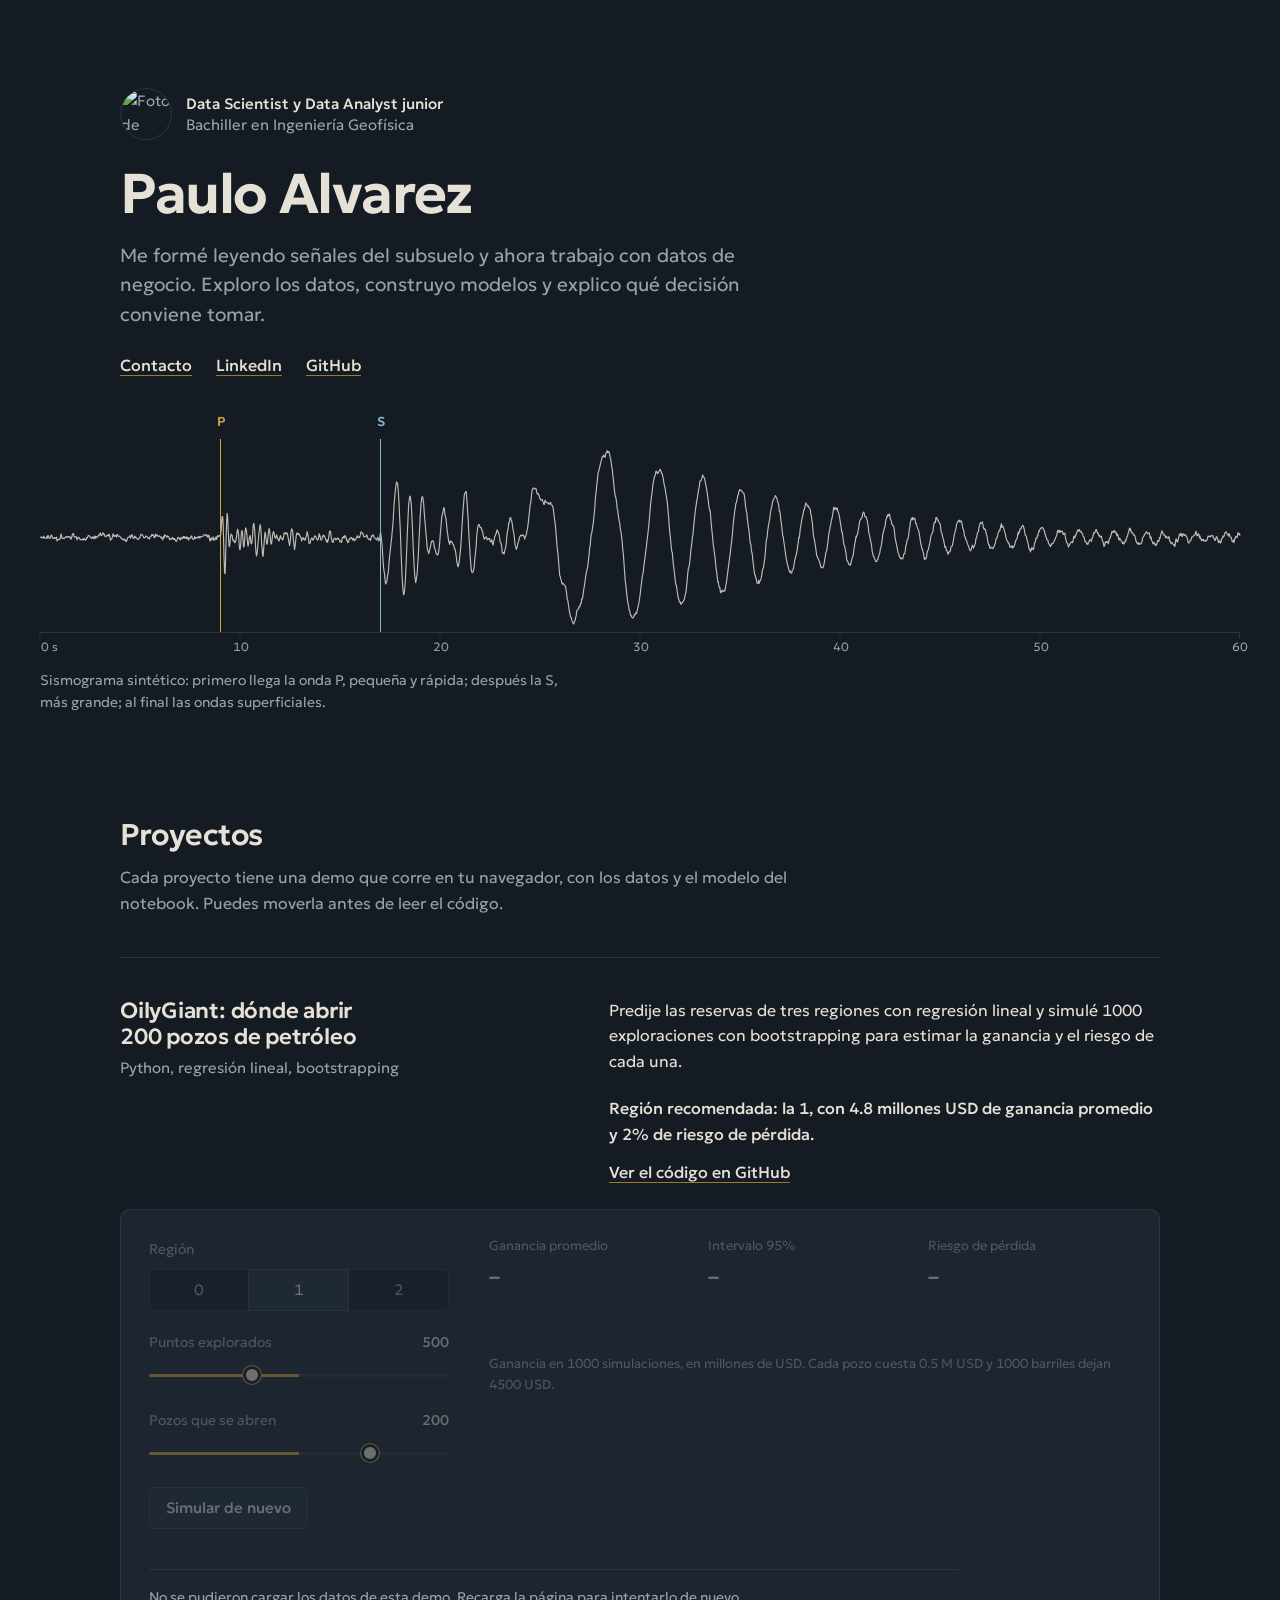
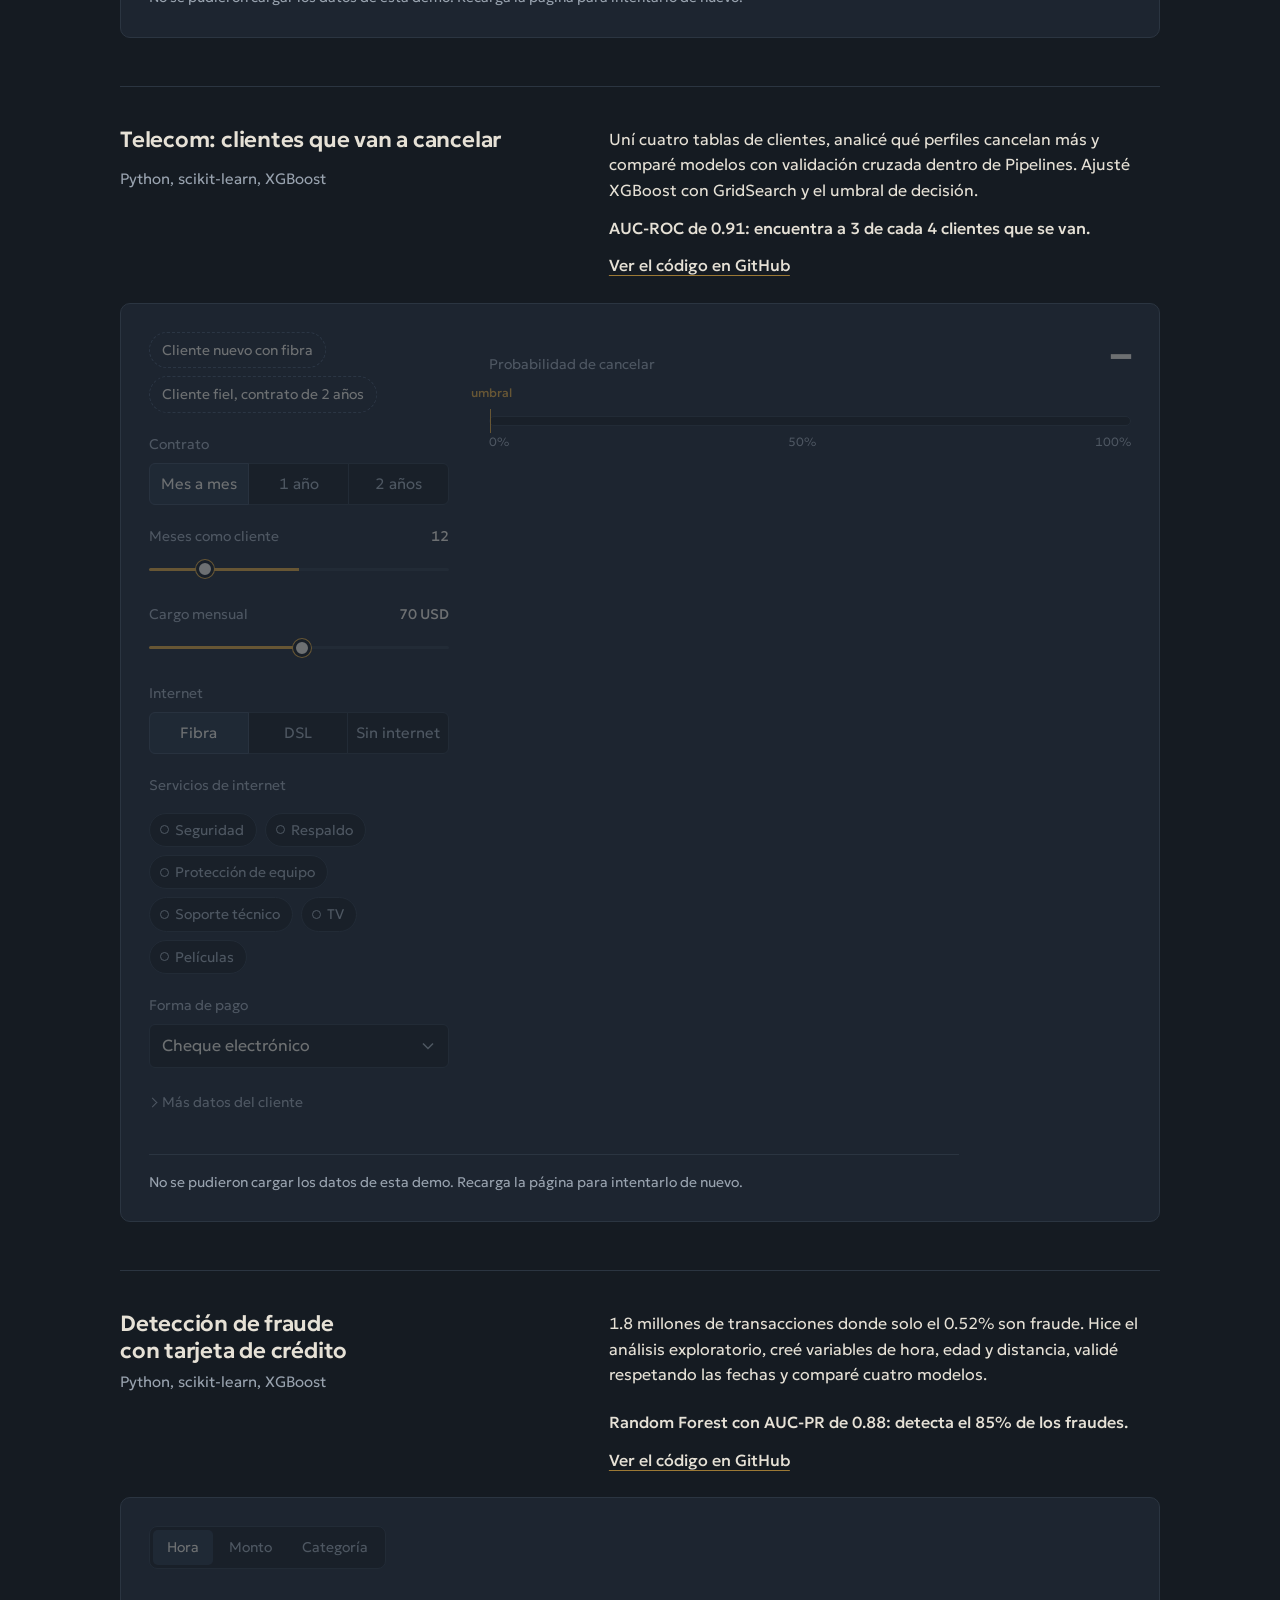
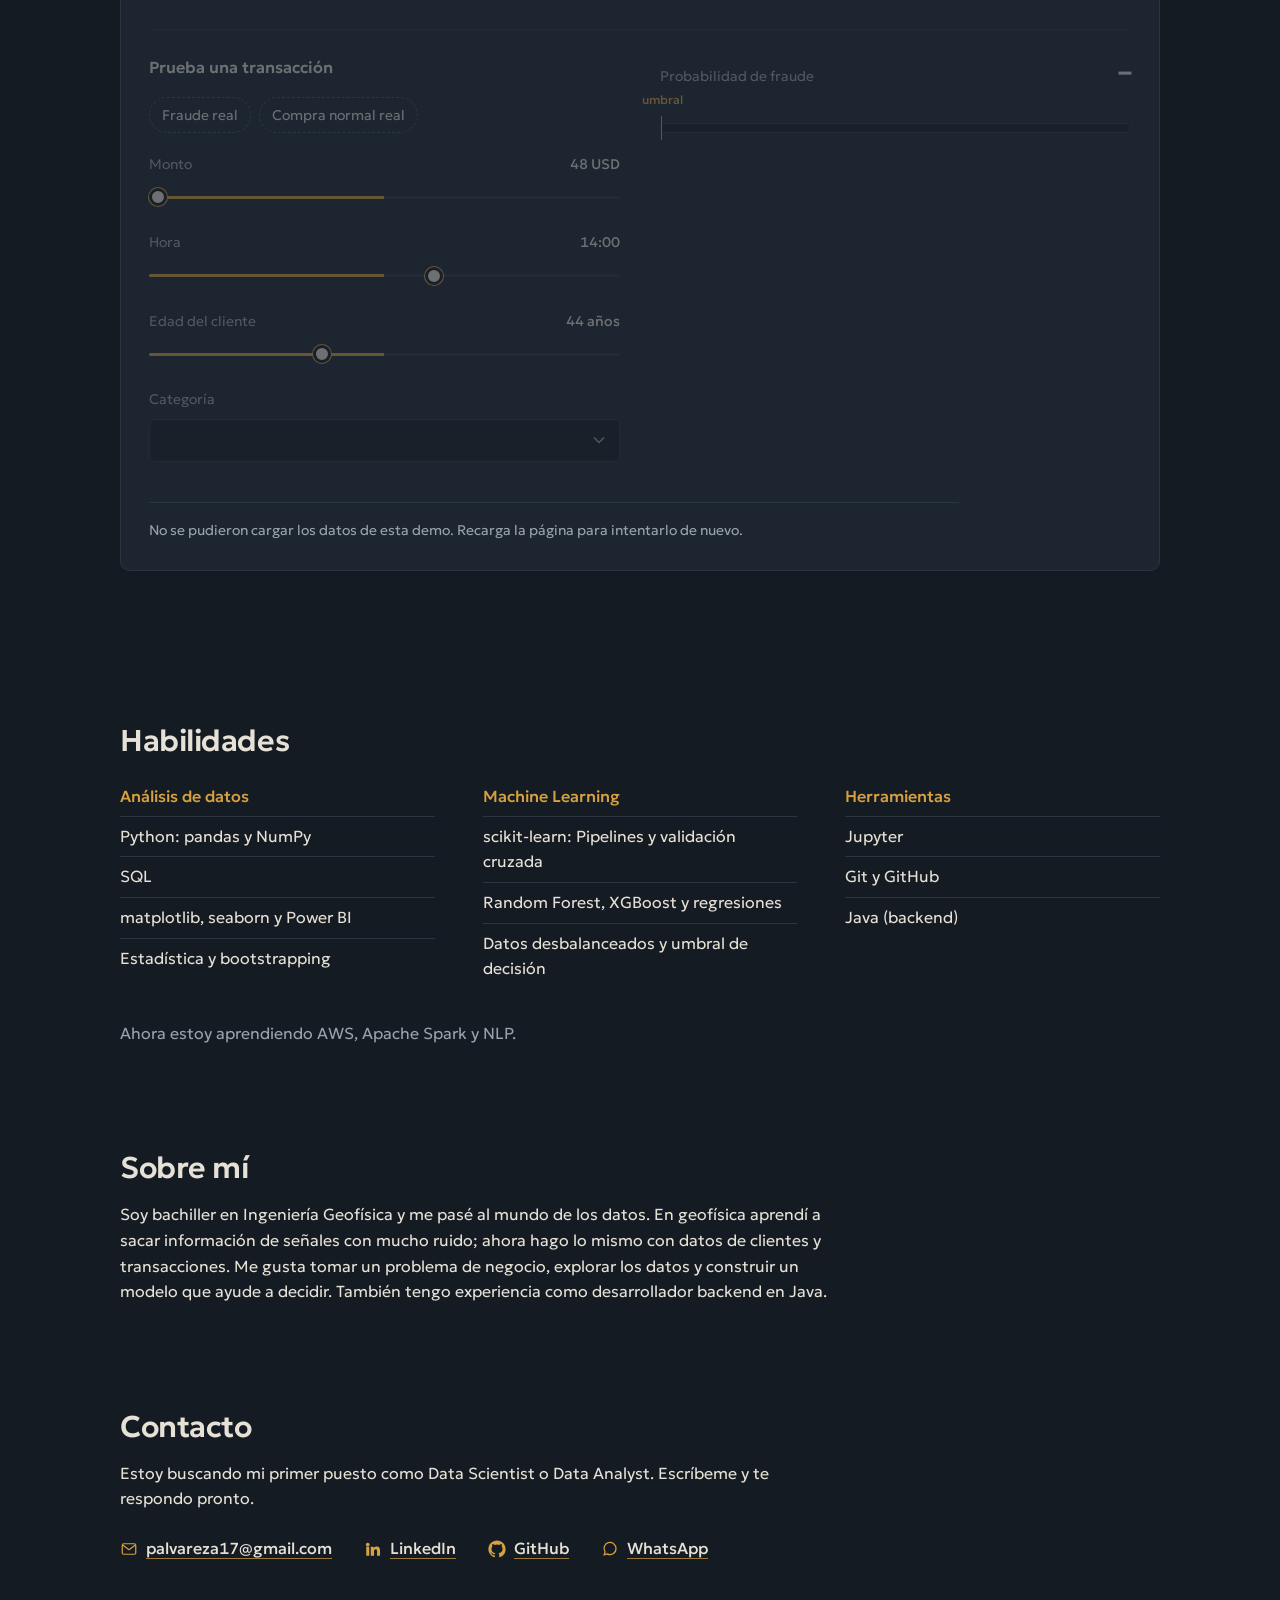
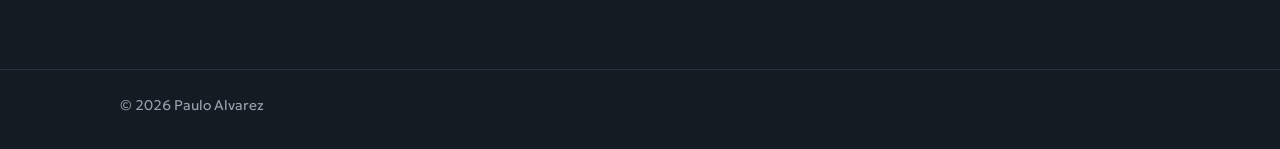
==== commit 420865bf: "Versión 2 del portafolio: sismograma y demos interactivas * Sismograma sintético con las fases P y S" ====
--- a/index.html
+++ b/index.html
@@ -2,281 +2,241 @@
 <html lang="es">
 <head>
   <meta charset="UTF-8">
-  <meta name="viewport" content="width=device-width, initial-scale=1.0">
-  <meta name="description" content="Paulo Alvarez, Data Scientist y Data Analyst junior. Bachiller en Ingeniería Geofísica. Proyectos de Machine Learning con Python.">
+  <meta name="viewport" content="width=device-width, initial-scale=1, viewport-fit=cover">
+  <meta name="description" content="Paulo Alvarez, Data Scientist y Data Analyst junior. Bachiller en Ingeniería Geofísica. Proyectos de Machine Learning con demos que corren en el navegador.">
   <meta name="color-scheme" content="dark">
   <meta name="theme-color" content="#151B22">
   <title>Paulo Alvarez | Data Scientist</title>
   <link rel="preconnect" href="https://fonts.googleapis.com">
   <link rel="preconnect" href="https://fonts.gstatic.com" crossorigin>
-  <link href="https://fonts.googleapis.com/css2?family=Archivo:wdth,wght@62..125,300..800&display=swap" rel="stylesheet">
-  <style>
-    :root {
-      --basalt: #151B22;
-      --slate: #1D2530;
-      --bone: #E6E1D6;
-      --rock: #98A2AE;
-      --ochre: #D6A13E;
-      --line: #2B3541;
-
-      --measure: 68ch;
-      --gutter: clamp(1rem, 4vw, 3rem);
-    }
-
-    * { box-sizing: border-box; }
-
-    html { background: var(--basalt); }
-
-    body {
-      margin: 0;
-      background: var(--basalt);
-      color: var(--bone);
-      font-family: "Archivo", "Segoe UI", sans-serif;
-      font-variation-settings: "wdth" 100;
-      font-size: 1.0625rem;
-      line-height: 1.6;
-      -webkit-font-smoothing: antialiased;
-    }
-
-    a { color: var(--bone); text-decoration-color: var(--ochre); text-underline-offset: .2em; text-decoration-thickness: 1px; }
-    a:hover { color: var(--ochre); }
-    a:focus-visible, button:focus-visible {
-      outline: 2px solid var(--ochre);
-      outline-offset: 3px;
-      border-radius: 2px;
-    }
-
-    .wrap {
-      max-width: 1120px;
-      margin: 0 auto;
-      padding: 0 var(--gutter);
-    }
-
-    /* ---------- Hero ---------- */
-    .hero { padding: clamp(3rem, 9vw, 7rem) 0 0; }
-
-    .hero-id {
-      display: flex;
-      align-items: center;
-      gap: 1rem;
-      margin-bottom: 1.75rem;
-      color: var(--rock);
-    }
-    .hero-id img {
-      width: 56px;
-      height: 56px;
-      border-radius: 50%;
-      object-fit: cover;
-      border: 1px solid var(--line);
-    }
-    .hero-id p { margin: 0; line-height: 1.35; }
-    .hero-id strong { color: var(--bone); font-weight: 600; display: block; }
-
-    .hero h1 {
-      margin: 0;
-      font-size: clamp(3rem, 11vw, 8.5rem);
-      line-height: .92;
-      font-weight: 750;
-      font-variation-settings: "wdth" 125;
-      letter-spacing: -.02em;
-    }
-
-    .hero .intro {
-      max-width: 46ch;
-      margin: 1.75rem 0 0;
-      font-size: clamp(1.15rem, 2vw, 1.35rem);
-      line-height: 1.5;
-      color: var(--bone);
-    }
-    .hero .intro span { color: var(--rock); }
-
-    .section-trace {
-      display: block;
-      width: 100%;
-      height: auto;
-      margin: clamp(2.5rem, 6vw, 4.5rem) 0 0;
-    }
-    .section-trace .fill { fill: var(--ochre); opacity: .85; }
-    .section-trace .trace {
-      fill: none;
-      stroke: var(--bone);
-      stroke-width: 1.1;
-      stroke-linejoin: round;
-      opacity: .7;
-    }
-
-    @media (prefers-reduced-motion: no-preference) {
-      .section-trace .trace {
-        stroke-dasharray: 2600;
-        stroke-dashoffset: 2600;
-        animation: draw 2.4s cubic-bezier(.3, .1, .2, 1) forwards;
-      }
-      .section-trace .fill {
-        opacity: 0;
-        animation: reveal .9s ease-out 1.6s forwards;
-      }
-      .section-trace .trace:nth-of-type(4n+2) { animation-delay: .08s; }
-      .section-trace .trace:nth-of-type(4n) { animation-delay: .16s; }
-    }
-    @keyframes draw { to { stroke-dashoffset: 0; } }
-    @keyframes reveal { to { opacity: .85; } }
-
-    /* ---------- Secciones ---------- */
-    section { padding: clamp(3.5rem, 8vw, 6rem) 0 0; }
-
-    h2 {
-      margin: 0 0 2rem;
-      font-size: clamp(1.6rem, 3vw, 2.1rem);
-      font-weight: 700;
-      font-variation-settings: "wdth" 112;
-      letter-spacing: -.01em;
-    }
-
-    /* Proyectos: filas, no tarjetas */
-    .projects { list-style: none; margin: 0; padding: 0; border-top: 1px solid var(--line); }
-    .project {
-      display: grid;
-      grid-template-columns: minmax(0, 1fr) minmax(0, 1.35fr);
-      gap: 1rem 3rem;
-      padding: 2rem 0;
-      border-bottom: 1px solid var(--line);
-    }
-    .project h3 {
-      margin: 0;
-      font-size: 1.35rem;
-      line-height: 1.25;
-      font-weight: 650;
-      font-variation-settings: "wdth" 108;
-    }
-    .project .stack { margin: .6rem 0 0; color: var(--rock); font-size: .95rem; }
-    .project .body p { margin: 0 0 .9rem; max-width: var(--measure); }
-    .project .result { color: var(--bone); font-weight: 600; }
-    .project .body a { font-weight: 600; }
-
-    /* Habilidades */
-    .skills {
-      display: grid;
-      grid-template-columns: repeat(3, minmax(0, 1fr));
-      gap: 2rem 3rem;
-    }
-    .skills h3 {
-      margin: 0 0 .75rem;
-      font-size: 1.05rem;
-      font-weight: 650;
-      font-variation-settings: "wdth" 108;
-      color: var(--ochre);
-    }
-    .skills ul { margin: 0; padding: 0; list-style: none; }
-    .skills li { padding: .35rem 0; border-top: 1px solid var(--line); color: var(--bone); }
-    .learning { margin: 2rem 0 0; color: var(--rock); max-width: var(--measure); }
-
-    .about p { max-width: var(--measure); margin: 0 0 1rem; }
-
-    /* Contacto */
-    .contact .mail {
-      display: inline-block;
-      font-size: clamp(1.5rem, 4.5vw, 3rem);
-      font-weight: 700;
-      font-variation-settings: "wdth" 115;
-      letter-spacing: -.01em;
-      word-break: break-all;
-    }
-    .contact .links {
-      display: flex;
-      flex-wrap: wrap;
-      gap: .75rem 2rem;
-      margin: 1.75rem 0 0;
-      padding: 0;
-      list-style: none;
-    }
-
-    footer {
-      margin-top: clamp(4rem, 9vw, 7rem);
-      padding: 1.5rem 0 2rem;
-      border-top: 1px solid var(--line);
-      color: var(--rock);
-      font-size: .9rem;
-    }
-
-    @media (max-width: 760px) {
-      .project { grid-template-columns: 1fr; gap: .75rem; }
-      .skills { grid-template-columns: 1fr; gap: 1.75rem; }
-    }
-  </style>
+  <link href="https://fonts.googleapis.com/css2?family=Geologica:wght@300..700&display=swap" rel="stylesheet">
+  <link rel="stylesheet" href="css/site.css">
+  <script src="js/site.js" defer></script>
 </head>
 <body>
   <header class="hero">
     <div class="wrap">
       <div class="hero-id">
-        <img src="https://github.com/dixonpa.png" alt="Foto de Paulo Alvarez">
+        <img src="https://github.com/dixonpa.png" alt="Foto de Paulo Alvarez" width="52" height="52">
         <p><strong>Data Scientist y Data Analyst junior</strong>Bachiller en Ingeniería Geofísica</p>
       </div>
       <h1>Paulo Alvarez</h1>
-      <p class="intro">
-        Me formé leyendo señales del subsuelo y ahora trabajo con datos de negocio.
-        <span>Exploro los datos, construyo modelos y explico qué decisión conviene tomar.</span>
-      </p>
+      <p class="intro">Me formé leyendo señales del subsuelo y ahora trabajo con datos de negocio. Exploro los datos, construyo modelos y explico qué decisión conviene tomar.</p>
+      <ul class="hero-links">
+        <li><a href="#contacto">Contacto</a></li>
+        <li><a href="https://www.linkedin.com/in/paulocealva">LinkedIn</a></li>
+        <li><a href="https://github.com/dixonpa">GitHub</a></li>
+      </ul>
     </div>
-    <svg class="section-trace" viewBox="0 0 1200 216" preserveAspectRatio="none" aria-hidden="true" focusable="false">
-<path class="fill" d="M0,18 L0,18.0 L3,17.9 L6,18.0 L9,18.0 L12,18.0 L15,18.0 L18,18.0 L21,18.0 L24,12.7 L27,6.3 L30,2.0 L33,6.1 L36,13.2 L39,18.0 L42,18.0 L45,18.0 L48,18.0 L51,18.0 L54,18.0 L57,18.0 L60,18.0 L63,18.0 L66,18.0 L69,18.0 L72,18.0 L75,18.0 L78,18.0 L81,18.0 L84,18.0 L87,13.3 L90,9.0 L93,8.4 L96,11.0 L99,15.1 L102,18.0 L105,18.0 L108,18.0 L111,18.0 L114,18.0 L117,18.0 L120,18.0 L123,18.0 L126,17.3 L129,18.0 L132,16.9 L135,16.8 L138,15.1 L141,14.9 L144,16.0 L147,18.0 L150,18.0 L153,18.0 L156,18.0 L159,18.0 L162,18.0 L165,16.2 L168,15.4 L171,14.6 L174,16.2 L177,16.9 L180,16.5 L183,15.8 L186,16.1 L189,16.7 L192,18.0 L195,18.0 L198,18.0 L201,18.0 L204,18.0 L207,17.4 L210,15.0 L213,12.9 L216,11.8 L219,12.1 L222,13.7 L225,17.7 L228,18.0 L231,18.0 L234,18.0 L237,18.0 L240,18.0 L243,15.7 L246,12.9 L249,13.6 L252,14.0 L255,16.7 L258,17.1 L261,17.3 L264,17.3 L267,17.5 L270,17.4 L273,16.7 L276,15.5 L279,14.7 L282,12.8 L285,12.4 L288,14.9 L291,18.0 L294,18.0 L297,18.0 L300,18.0 L303,18.0 L306,17.9 L309,14.0 L312,13.6 L315,16.6 L318,18.0 L321,18.0 L324,18.0 L327,18.0 L330,14.6 L333,8.1 L336,5.3 L339,7.5 L342,12.6 L345,18.0 L348,18.0 L351,18.0 L354,18.0 L357,18.0 L360,18.0 L363,16.9 L366,15.5 L369,13.5 L372,12.0 L375,13.9 L378,18.0 L381,18.0 L384,18.0 L387,18.0 L390,18.0 L393,18.0 L396,15.1 L399,12.9 L402,12.4 L405,14.6 L408,15.8 L411,17.5 L414,17.7 L417,17.4 L420,17.3 L423,17.1 L426,17.3 L429,16.4 L432,16.1 L435,16.4 L438,17.0 L441,18.0 L444,18.0 L447,18.0 L450,18.0 L453,18.0 L456,15.1 L459,11.5 L462,10.8 L465,13.1 L468,18.0 L471,18.0 L474,18.0 L477,18.0 L480,18.0 L483,18.0 L486,14.4 L489,13.3 L492,14.0 L495,14.4 L498,17.0 L501,17.1 L504,17.8 L507,18.0 L510,18.0 L513,18.0 L516,18.0 L519,18.0 L522,18.0 L525,18.0 L528,14.9 L531,10.5 L534,8.8 L537,10.0 L540,14.9 L543,18.0 L546,18.0 L549,18.0 L552,18.0 L555,18.0 L558,18.0 L561,18.0 L564,18.0 L567,18.0 L570,17.4 L573,16.1 L576,15.4 L579,13.6 L582,12.7 L585,13.7 L588,18.0 L591,18.0 L594,18.0 L597,18.0 L600,18.0 L603,18.0 L606,15.1 L609,11.8 L612,12.5 L615,14.4 L618,14.6 L621,14.1 L624,12.9 L627,13.7 L630,15.6 L633,18.0 L636,18.0 L639,18.0 L642,18.0 L645,18.0 L648,16.9 L651,11.6 L654,8.9 L657,8.5 L660,10.0 L663,15.2 L666,18.0 L669,18.0 L672,18.0 L675,18.0 L678,18.0 L681,16.1 L684,10.8 L687,9.0 L690,9.6 L693,11.1 L696,13.4 L699,17.9 L702,18.0 L705,18.0 L708,18.0 L711,18.0 L714,15.8 L717,13.0 L720,16.6 L723,18.0 L726,18.0 L729,18.0 L732,18.0 L735,16.6 L738,13.9 L741,13.4 L744,14.6 L747,15.5 L750,17.1 L753,17.0 L756,18.0 L759,18.0 L762,18.0 L765,18.0 L768,18.0 L771,18.0 L774,18.0 L777,18.0 L780,17.8 L783,15.2 L786,12.3 L789,10.2 L792,10.9 L795,14.6 L798,17.8 L801,18.0 L804,18.0 L807,18.0 L810,18.0 L813,18.0 L816,17.2 L819,15.1 L822,15.6 L825,15.1 L828,16.6 L831,17.5 L834,17.3 L837,17.8 L840,18.0 L843,17.6 L846,18.0 L849,17.1 L852,16.2 L855,14.1 L858,13.0 L861,14.1 L864,16.3 L867,18.0 L870,18.0 L873,18.0 L876,18.0 L879,18.0 L882,17.2 L885,14.4 L888,13.3 L891,14.0 L894,16.4 L897,16.6 L900,18.0 L903,18.0 L906,18.0 L909,17.8 L912,18.0 L915,18.0 L918,18.0 L921,18.0 L924,18.0 L927,18.0 L930,18.0 L933,18.0 L936,15.5 L939,10.5 L942,8.5 L945,10.2 L948,14.5 L951,18.0 L954,18.0 L957,18.0 L960,18.0 L963,18.0 L966,17.5 L969,15.0 L972,13.1 L975,11.3 L978,12.9 L981,16.4 L984,18.0 L987,18.0 L990,18.0 L993,18.0 L996,18.0 L999,14.8 L1002,9.4 L1005,8.3 L1008,10.5 L1011,13.4 L1014,17.6 L1017,18.0 L1020,18.0 L1023,18.0 L1026,18.0 L1029,18.0 L1032,17.0 L1035,8.4 L1038,1.9 L1041,1.3 L1044,4.3 L1047,9.3 L1050,14.2 L1053,18.0 L1056,18.0 L1059,18.0 L1062,18.0 L1065,18.0 L1068,18.0 L1071,18.0 L1074,18.0 L1077,8.6 L1080,1.6 L1083,-0.9 L1086,2.9 L1089,9.8 L1092,16.6 L1095,18.0 L1098,18.0 L1101,18.0 L1104,18.0 L1107,18.0 L1110,18.0 L1113,18.0 L1116,18.0 L1119,14.7 L1122,10.0 L1125,9.6 L1128,11.9 L1131,17.0 L1134,18.0 L1137,18.0 L1140,18.0 L1143,18.0 L1146,18.0 L1149,15.7 L1152,14.6 L1155,15.7 L1158,18.0 L1161,18.0 L1164,18.0 L1167,18.0 L1170,15.9 L1173,10.1 L1176,8.0 L1179,9.7 L1182,13.8 L1185,18.0 L1188,18.0 L1191,18.0 L1194,18.0 L1197,18.0 L1200,18.0 L1200,18 Z"/>
-<path class="trace" d="M0,18.5 L3,17.9 L6,19.0 L9,21.2 L12,22.5 L15,25.0 L18,24.3 L21,19.6 L24,12.7 L27,6.3 L30,2.0 L33,6.1 L36,13.2 L39,19.7 L42,24.4 L45,24.9 L48,23.6 L51,21.5 L54,19.3 L57,18.9 L60,18.1 L63,18.4 L66,18.5 L69,18.4 L72,20.1 L75,21.4 L78,21.9 L81,22.2 L84,19.2 L87,13.3 L90,9.0 L93,8.4 L96,11.0 L99,15.1 L102,19.3 L105,22.6 L108,21.6 L111,20.6 L114,19.6 L117,18.9 L120,18.8 L123,18.7 L126,17.3 L129,18.0 L132,16.9 L135,16.8 L138,15.1 L141,14.9 L144,16.0 L147,18.5 L150,21.0 L153,24.6 L156,24.8 L159,22.3 L162,18.6 L165,16.2 L168,15.4 L171,14.6 L174,16.2 L177,16.9 L180,16.5 L183,15.8 L186,16.1 L189,16.7 L192,18.5 L195,21.0 L198,23.6 L201,23.4 L204,20.6 L207,17.4 L210,15.0 L213,12.9 L216,11.8 L219,12.1 L222,13.7 L225,17.7 L228,22.2 L231,27.4 L234,28.4 L237,26.7 L240,20.4 L243,15.7 L246,12.9 L249,13.6 L252,14.0 L255,16.7 L258,17.1 L261,17.3 L264,17.3 L267,17.5 L270,17.4 L273,16.7 L276,15.5 L279,14.7 L282,12.8 L285,12.4 L288,14.9 L291,20.6 L294,26.0 L297,29.2 L300,28.4 L303,23.3 L306,17.9 L309,14.0 L312,13.6 L315,16.6 L318,19.1 L321,21.4 L324,22.2 L327,19.7 L330,14.6 L333,8.1 L336,5.3 L339,7.5 L342,12.6 L345,19.7 L348,22.5 L351,24.2 L354,22.1 L357,20.4 L360,19.1 L363,16.9 L366,15.5 L369,13.5 L372,12.0 L375,13.9 L378,18.1 L381,23.8 L384,28.5 L387,30.5 L390,27.1 L393,20.1 L396,15.1 L399,12.9 L402,12.4 L405,14.6 L408,15.8 L411,17.5 L414,17.7 L417,17.4 L420,17.3 L423,17.1 L426,17.3 L429,16.4 L432,16.1 L435,16.4 L438,17.0 L441,18.7 L444,21.1 L447,22.4 L450,21.0 L453,18.8 L456,15.1 L459,11.5 L462,10.8 L465,13.1 L468,18.1 L471,24.3 L474,29.1 L477,29.4 L480,24.4 L483,18.3 L486,14.4 L489,13.3 L492,14.0 L495,14.4 L498,17.0 L501,17.1 L504,17.8 L507,18.6 L510,18.5 L513,20.6 L516,21.8 L519,22.4 L522,22.6 L525,18.8 L528,14.9 L531,10.5 L534,8.8 L537,10.0 L540,14.9 L543,19.3 L546,21.8 L549,21.9 L552,20.6 L555,19.6 L558,19.3 L561,18.4 L564,18.5 L567,18.5 L570,17.4 L573,16.1 L576,15.4 L579,13.6 L582,12.7 L585,13.7 L588,18.6 L591,24.7 L594,29.2 L597,30.1 L600,25.3 L603,18.9 L606,15.1 L609,11.8 L612,12.5 L615,14.4 L618,14.6 L621,14.1 L624,12.9 L627,13.7 L630,15.6 L633,19.6 L636,24.7 L639,27.3 L642,26.8 L645,22.0 L648,16.9 L651,11.6 L654,8.9 L657,8.5 L660,10.0 L663,15.2 L666,21.0 L669,27.5 L672,30.5 L675,28.8 L678,22.2 L681,16.1 L684,10.8 L687,9.0 L690,9.6 L693,11.1 L696,13.4 L699,17.9 L702,22.8 L705,26.4 L708,25.9 L711,20.0 L714,15.8 L717,13.0 L720,16.6 L723,21.3 L726,24.1 L729,24.6 L732,21.2 L735,16.6 L738,13.9 L741,13.4 L744,14.6 L747,15.5 L750,17.1 L753,17.0 L756,18.5 L759,18.4 L762,18.2 L765,18.9 L768,18.9 L771,19.7 L774,20.2 L777,19.2 L780,17.8 L783,15.2 L786,12.3 L789,10.2 L792,10.9 L795,14.6 L798,17.8 L801,21.9 L804,25.7 L807,26.3 L810,24.8 L813,20.7 L816,17.2 L819,15.1 L822,15.6 L825,15.1 L828,16.6 L831,17.5 L834,17.3 L837,17.8 L840,18.0 L843,17.6 L846,18.2 L849,17.1 L852,16.2 L855,14.1 L858,13.0 L861,14.1 L864,16.3 L867,21.5 L870,26.0 L873,27.8 L876,26.0 L879,21.9 L882,17.2 L885,14.4 L888,13.3 L891,14.0 L894,16.4 L897,16.6 L900,18.2 L903,18.3 L906,18.3 L909,17.8 L912,18.3 L915,18.5 L918,18.7 L921,20.3 L924,20.7 L927,22.6 L930,21.9 L933,19.9 L936,15.5 L939,10.5 L942,8.5 L945,10.2 L948,14.5 L951,19.0 L954,22.2 L957,22.6 L960,20.9 L963,19.2 L966,17.5 L969,15.0 L972,13.1 L975,11.3 L978,12.9 L981,16.4 L984,23.2 L987,29.4 L990,32.3 L993,28.8 L996,20.9 L999,14.8 L1002,9.4 L1005,8.3 L1008,10.5 L1011,13.4 L1014,17.6 L1017,23.9 L1020,29.1 L1023,30.3 L1026,29.3 L1029,23.7 L1032,17.0 L1035,8.4 L1038,1.9 L1041,1.3 L1044,4.3 L1047,9.3 L1050,14.2 L1053,18.3 L1056,23.8 L1059,28.8 L1062,34.0 L1065,36.9 L1068,34.4 L1071,28.0 L1074,18.4 L1077,8.6 L1080,1.6 L1083,-0.9 L1086,2.9 L1089,9.8 L1092,16.6 L1095,19.7 L1098,20.5 L1101,20.5 L1104,22.8 L1107,26.2 L1110,28.8 L1113,26.7 L1116,20.1 L1119,14.7 L1122,10.0 L1125,9.6 L1128,11.9 L1131,17.0 L1134,23.0 L1137,26.7 L1140,27.5 L1143,23.1 L1146,18.2 L1149,15.7 L1152,14.6 L1155,15.7 L1158,18.7 L1161,21.3 L1164,21.9 L1167,19.4 L1170,15.9 L1173,10.1 L1176,8.0 L1179,9.7 L1182,13.8 L1185,18.8 L1188,21.9 L1191,22.1 L1194,21.3 L1197,19.3 L1200,18.5"/>
-<path class="fill" d="M0,40 L0,40.0 L3,40.0 L6,40.0 L9,40.0 L12,39.6 L15,32.5 L18,25.6 L21,24.5 L24,29.5 L27,37.0 L30,40.0 L33,40.0 L36,40.0 L39,40.0 L42,40.0 L45,40.0 L48,40.0 L51,40.0 L54,40.0 L57,40.0 L60,40.0 L63,40.0 L66,40.0 L69,40.0 L72,40.0 L75,39.2 L78,34.3 L81,30.7 L84,29.8 L87,33.8 L90,38.7 L93,40.0 L96,40.0 L99,40.0 L102,40.0 L105,40.0 L108,40.0 L111,40.0 L114,40.0 L117,40.0 L120,39.7 L123,39.6 L126,38.5 L129,36.8 L132,37.0 L135,38.3 L138,40.0 L141,40.0 L144,40.0 L147,40.0 L150,40.0 L153,40.0 L156,37.6 L159,36.6 L162,38.0 L165,37.4 L168,38.8 L171,38.1 L174,38.0 L177,37.6 L180,38.6 L183,40.0 L186,40.0 L189,40.0 L192,40.0 L195,40.0 L198,39.3 L201,36.8 L204,34.5 L207,33.6 L210,34.2 L213,35.8 L216,40.0 L219,40.0 L222,40.0 L225,40.0 L228,40.0 L231,40.0 L234,36.8 L237,34.5 L240,35.3 L243,37.8 L246,37.8 L249,38.7 L252,40.0 L255,39.3 L258,39.9 L261,39.6 L264,38.2 L267,38.0 L270,36.0 L273,34.2 L276,35.1 L279,38.8 L282,40.0 L285,40.0 L288,40.0 L291,40.0 L294,40.0 L297,38.3 L300,36.1 L303,36.9 L306,39.0 L309,40.0 L312,40.0 L315,40.0 L318,40.0 L321,34.7 L324,28.9 L327,27.6 L330,30.6 L333,37.1 L336,40.0 L339,40.0 L342,40.0 L345,40.0 L348,40.0 L351,39.7 L354,38.3 L357,36.7 L360,35.4 L363,34.9 L366,36.2 L369,40.0 L372,40.0 L375,40.0 L378,40.0 L381,40.0 L384,40.0 L387,35.5 L390,34.0 L393,34.8 L396,37.6 L399,39.0 L402,39.6 L405,39.8 L408,39.7 L411,40.0 L414,39.4 L417,39.5 L420,38.8 L423,37.5 L426,38.0 L429,39.4 L432,40.0 L435,40.0 L438,40.0 L441,40.0 L444,39.0 L447,35.0 L450,33.4 L453,33.3 L456,35.7 L459,40.0 L462,40.0 L465,40.0 L468,40.0 L471,40.0 L474,38.8 L477,35.7 L480,34.5 L483,35.2 L486,37.7 L489,38.7 L492,39.2 L495,39.4 L498,40.0 L501,40.0 L504,40.0 L507,40.0 L510,40.0 L513,40.0 L516,39.8 L519,35.0 L522,30.8 L525,30.6 L528,33.1 L531,39.0 L534,40.0 L537,40.0 L540,40.0 L543,40.0 L546,40.0 L549,40.0 L552,40.0 L555,40.0 L558,39.9 L561,38.8 L564,38.2 L567,36.9 L570,34.6 L573,34.5 L576,36.6 L579,40.0 L582,40.0 L585,40.0 L588,40.0 L591,40.0 L594,39.9 L597,35.7 L600,33.7 L603,34.6 L606,36.6 L609,36.7 L612,36.2 L615,35.6 L618,36.1 L621,39.1 L624,40.0 L627,40.0 L630,40.0 L633,40.0 L636,40.0 L639,36.8 L642,33.3 L645,30.5 L648,30.4 L651,33.7 L654,39.4 L657,40.0 L660,40.0 L663,40.0 L666,40.0 L669,40.0 L672,35.7 L675,33.1 L678,31.2 L681,31.2 L684,33.8 L687,37.1 L690,40.0 L693,40.0 L696,40.0 L699,40.0 L702,40.0 L705,35.8 L708,35.6 L711,40.0 L714,40.0 L717,40.0 L720,40.0 L723,40.0 L726,37.8 L729,36.1 L732,35.5 L735,37.1 L738,38.5 L741,39.3 L744,39.5 L747,39.7 L750,39.5 L753,40.0 L756,40.0 L759,40.0 L762,40.0 L765,40.0 L768,40.0 L771,38.5 L774,35.3 L777,33.3 L780,32.7 L783,33.9 L786,37.0 L789,40.0 L792,40.0 L795,40.0 L798,40.0 L801,40.0 L804,40.0 L807,38.8 L810,37.4 L813,37.2 L816,38.3 L819,38.3 L822,40.0 L825,40.0 L828,40.0 L831,39.7 L834,39.5 L837,40.0 L840,39.5 L843,37.8 L846,36.2 L849,34.9 L852,36.9 L855,40.0 L858,40.0 L861,40.0 L864,40.0 L867,40.0 L870,40.0 L873,38.1 L876,36.0 L879,36.0 L882,37.4 L885,38.0 L888,39.5 L891,39.6 L894,39.5 L897,40.0 L900,40.0 L903,39.6 L906,39.9 L909,40.0 L912,40.0 L915,40.0 L918,40.0 L921,40.0 L924,40.0 L927,35.0 L930,31.1 L933,30.7 L936,33.2 L939,38.0 L942,40.0 L945,40.0 L948,40.0 L951,40.0 L954,40.0 L957,38.9 L960,36.9 L963,34.3 L966,33.4 L969,35.3 L972,40.0 L975,40.0 L978,40.0 L981,40.0 L984,40.0 L987,40.0 L990,34.5 L993,30.7 L996,31.3 L999,32.7 L1002,36.9 L1005,40.0 L1008,40.0 L1011,40.0 L1014,40.0 L1017,40.0 L1020,40.0 L1023,36.1 L1026,27.7 L1029,23.7 L1032,23.2 L1035,27.6 L1038,32.7 L1041,38.1 L1044,40.0 L1047,40.0 L1050,40.0 L1053,40.0 L1056,40.0 L1059,40.0 L1062,40.0 L1065,37.0 L1068,27.3 L1071,21.8 L1074,22.3 L1077,26.6 L1080,34.4 L1083,39.7 L1086,40.0 L1089,40.0 L1092,40.0 L1095,40.0 L1098,40.0 L1101,40.0 L1104,40.0 L1107,40.0 L1110,35.1 L1113,31.0 L1116,31.3 L1119,35.0 L1122,40.0 L1125,40.0 L1128,40.0 L1131,40.0 L1134,40.0 L1137,39.4 L1140,37.4 L1143,36.2 L1146,38.4 L1149,40.0 L1152,40.0 L1155,40.0 L1158,40.0 L1161,35.6 L1164,31.8 L1167,30.7 L1170,33.3 L1173,37.6 L1176,40.0 L1179,40.0 L1182,40.0 L1185,40.0 L1188,40.0 L1191,40.0 L1194,40.0 L1197,40.0 L1200,39.6 L1200,40 Z"/>
-<path class="trace" d="M0,43.9 L3,45.1 L6,46.5 L9,44.9 L12,39.6 L15,32.5 L18,25.6 L21,24.5 L24,29.5 L27,37.0 L30,43.4 L33,46.8 L36,46.0 L39,44.9 L42,42.6 L45,41.1 L48,41.1 L51,40.4 L54,40.1 L57,40.4 L60,41.7 L63,41.9 L66,43.6 L69,44.7 L72,42.9 L75,39.2 L78,34.3 L81,30.7 L84,29.8 L87,33.8 L90,38.7 L93,42.6 L96,43.8 L99,44.6 L102,42.5 L105,41.1 L108,40.9 L111,40.3 L114,40.6 L117,40.3 L120,39.7 L123,39.6 L126,38.5 L129,36.8 L132,37.0 L135,38.3 L138,40.4 L141,44.2 L144,45.8 L147,45.9 L150,43.0 L153,40.7 L156,37.6 L159,36.6 L162,38.0 L165,37.4 L168,38.8 L171,38.1 L174,38.0 L177,37.6 L180,38.6 L183,41.8 L186,43.3 L189,45.5 L192,44.7 L195,42.1 L198,39.3 L201,36.8 L204,34.5 L207,33.6 L210,34.2 L213,35.8 L216,41.0 L219,47.2 L222,50.9 L225,51.1 L228,46.9 L231,40.5 L234,36.8 L237,34.5 L240,35.3 L243,37.8 L246,37.8 L249,38.7 L252,40.3 L255,39.3 L258,39.9 L261,39.6 L264,38.2 L267,38.0 L270,36.0 L273,34.2 L276,35.1 L279,38.8 L282,43.8 L285,49.4 L288,51.7 L291,49.7 L294,43.4 L297,38.3 L300,36.1 L303,36.9 L306,39.0 L309,42.8 L312,44.7 L315,44.0 L318,40.5 L321,34.7 L324,28.9 L327,27.6 L330,30.6 L333,37.1 L336,42.0 L339,44.8 L342,44.9 L345,44.0 L348,42.4 L351,39.7 L354,38.3 L357,36.7 L360,35.4 L363,34.9 L366,36.2 L369,41.2 L372,47.3 L375,51.5 L378,51.1 L381,47.3 L384,41.1 L387,35.5 L390,34.0 L393,34.8 L396,37.6 L399,39.0 L402,39.6 L405,39.8 L408,39.7 L411,40.3 L414,39.4 L417,39.5 L420,38.8 L423,37.5 L426,38.0 L429,39.4 L432,42.1 L435,44.2 L438,45.0 L441,43.0 L444,39.0 L447,35.0 L450,33.4 L453,33.3 L456,35.7 L459,41.9 L462,48.0 L465,52.1 L468,50.3 L471,45.3 L474,38.8 L477,35.7 L480,34.5 L483,35.2 L486,37.7 L489,38.7 L492,39.2 L495,39.4 L498,40.5 L501,41.4 L504,42.9 L507,43.2 L510,45.0 L513,43.9 L516,39.8 L519,35.0 L522,30.8 L525,30.6 L528,33.1 L531,39.0 L534,42.9 L537,44.1 L540,44.6 L543,43.0 L546,41.2 L549,40.4 L552,40.5 L555,40.5 L558,39.9 L561,38.8 L564,38.2 L567,36.9 L570,34.6 L573,34.5 L576,36.6 L579,41.9 L582,48.1 L585,52.3 L588,50.6 L591,46.1 L594,39.9 L597,35.7 L600,33.7 L603,34.6 L606,36.6 L609,36.7 L612,36.2 L615,35.6 L618,36.1 L621,39.1 L624,44.2 L627,48.3 L630,49.6 L633,47.5 L636,41.9 L639,36.8 L642,33.3 L645,30.5 L648,30.4 L651,33.7 L654,39.4 L657,45.8 L660,51.6 L663,52.9 L666,48.5 L669,42.2 L672,35.7 L675,33.1 L678,31.2 L681,31.2 L684,33.8 L687,37.1 L690,41.3 L693,46.0 L696,49.1 L699,45.8 L702,41.1 L705,35.8 L708,35.6 L711,40.0 L714,44.9 L717,46.5 L720,45.3 L723,41.0 L726,37.8 L729,36.1 L732,35.5 L735,37.1 L738,38.5 L741,39.3 L744,39.5 L747,39.7 L750,39.5 L753,40.4 L756,40.3 L759,41.2 L762,41.6 L765,41.8 L768,40.8 L771,38.5 L774,35.3 L777,33.3 L780,32.7 L783,33.9 L786,37.0 L789,41.7 L792,45.8 L795,48.7 L798,47.8 L801,44.7 L804,41.7 L807,38.8 L810,37.4 L813,37.2 L816,38.3 L819,38.3 L822,40.1 L825,40.1 L828,40.5 L831,39.7 L834,39.5 L837,40.0 L840,39.5 L843,37.8 L846,36.2 L849,34.9 L852,36.9 L855,40.2 L858,45.1 L861,49.4 L864,50.5 L867,46.9 L870,42.1 L873,38.1 L876,36.0 L879,36.0 L882,37.4 L885,38.0 L888,39.5 L891,39.6 L894,39.5 L897,40.0 L900,40.4 L903,39.6 L906,39.9 L909,41.3 L912,42.1 L915,42.8 L918,44.3 L921,43.8 L924,40.9 L927,35.0 L930,31.1 L933,30.7 L936,33.2 L939,38.0 L942,42.5 L945,43.4 L948,43.7 L951,42.9 L954,41.4 L957,38.9 L960,36.9 L963,34.3 L966,33.4 L969,35.3 L972,41.2 L975,48.3 L978,53.5 L981,53.9 L984,48.0 L987,41.0 L990,34.5 L993,30.7 L996,31.3 L999,32.7 L1002,36.9 L1005,41.3 L1008,48.0 L1011,51.1 L1014,52.2 L1017,49.5 L1020,44.5 L1023,36.1 L1026,27.7 L1029,23.7 L1032,23.2 L1035,27.6 L1038,32.7 L1041,38.1 L1044,41.7 L1047,47.2 L1050,52.3 L1053,57.7 L1056,58.2 L1059,55.4 L1062,46.3 L1065,37.0 L1068,27.3 L1071,21.8 L1074,22.3 L1077,26.6 L1080,34.4 L1083,39.7 L1086,42.3 L1089,42.5 L1092,43.6 L1095,46.3 L1098,49.8 L1101,49.7 L1104,47.2 L1107,40.9 L1110,35.1 L1113,31.0 L1116,31.3 L1119,35.0 L1122,41.6 L1125,46.6 L1128,49.0 L1131,48.4 L1134,43.8 L1137,39.4 L1140,37.4 L1143,36.2 L1146,38.4 L1149,41.8 L1152,43.1 L1155,43.4 L1158,40.5 L1161,35.6 L1164,31.8 L1167,30.7 L1170,33.3 L1173,37.6 L1176,42.4 L1179,44.5 L1182,43.7 L1185,43.1 L1188,41.0 L1191,40.6 L1194,40.0 L1197,40.3 L1200,39.6"/>
-<path class="fill" d="M0,62 L0,62.0 L3,62.0 L6,56.4 L9,48.8 L12,46.5 L15,50.9 L18,58.0 L21,62.0 L24,62.0 L27,62.0 L30,62.0 L33,62.0 L36,62.0 L39,62.0 L42,62.0 L45,61.6 L48,62.0 L51,62.0 L54,62.0 L57,62.0 L60,62.0 L63,62.0 L66,62.0 L69,57.3 L72,53.7 L75,52.3 L78,54.8 L81,59.4 L84,62.0 L87,62.0 L90,62.0 L93,62.0 L96,62.0 L99,62.0 L102,62.0 L105,62.0 L108,62.0 L111,61.6 L114,60.7 L117,59.9 L120,59.3 L123,59.5 L126,59.6 L129,61.9 L132,62.0 L135,62.0 L138,62.0 L141,62.0 L144,62.0 L147,59.4 L150,59.0 L153,59.0 L156,59.5 L159,60.7 L162,59.5 L165,59.5 L168,60.0 L171,61.0 L174,62.0 L177,62.0 L180,62.0 L183,62.0 L186,62.0 L189,61.9 L192,59.0 L195,57.5 L198,55.2 L201,56.2 L204,56.9 L207,61.7 L210,62.0 L213,62.0 L216,62.0 L219,62.0 L222,62.0 L225,58.8 L228,57.0 L231,58.0 L234,58.4 L237,60.6 L240,60.7 L243,62.0 L246,61.8 L249,61.4 L252,62.0 L255,60.9 L258,60.5 L261,58.9 L264,57.4 L267,56.4 L270,59.3 L273,62.0 L276,62.0 L279,62.0 L282,62.0 L285,62.0 L288,61.0 L291,57.5 L294,58.6 L297,60.8 L300,62.0 L303,62.0 L306,62.0 L309,62.0 L312,58.0 L315,51.7 L318,49.7 L321,51.9 L324,58.2 L327,62.0 L330,62.0 L333,62.0 L336,62.0 L339,62.0 L342,62.0 L345,61.0 L348,59.4 L351,57.3 L354,56.3 L357,57.5 L360,61.8 L363,62.0 L366,62.0 L369,62.0 L372,62.0 L375,62.0 L378,58.9 L381,56.6 L384,56.5 L387,58.6 L390,60.1 L393,61.3 L396,61.1 L399,62.0 L402,62.0 L405,61.3 L408,60.5 L411,60.1 L414,59.7 L417,59.6 L420,61.5 L423,62.0 L426,62.0 L429,62.0 L432,62.0 L435,62.0 L438,58.3 L441,55.8 L444,54.3 L447,57.2 L450,62.0 L453,62.0 L456,62.0 L459,62.0 L462,62.0 L465,61.6 L468,57.4 L471,56.5 L474,57.0 L477,59.3 L480,60.1 L483,61.8 L486,61.6 L489,62.0 L492,62.0 L495,62.0 L498,62.0 L501,62.0 L504,62.0 L507,62.0 L510,58.6 L513,53.9 L516,52.5 L519,54.9 L522,60.1 L525,62.0 L528,62.0 L531,62.0 L534,62.0 L537,62.0 L540,62.0 L543,62.0 L546,61.5 L549,62.0 L552,61.2 L555,59.7 L558,58.1 L561,57.1 L564,56.9 L567,58.7 L570,62.0 L573,62.0 L576,62.0 L579,62.0 L582,62.0 L585,62.0 L588,58.5 L591,55.8 L594,56.2 L597,58.5 L600,58.4 L603,58.6 L606,56.9 L609,58.3 L612,60.7 L615,62.0 L618,62.0 L621,62.0 L624,62.0 L627,62.0 L630,60.3 L633,55.2 L636,52.5 L639,52.8 L642,55.3 L645,59.9 L648,62.0 L651,62.0 L654,62.0 L657,62.0 L660,62.0 L663,58.9 L666,54.6 L669,53.5 L672,53.2 L675,54.2 L678,57.7 L681,62.0 L684,62.0 L687,62.0 L690,62.0 L693,62.0 L696,58.5 L699,58.1 L702,60.1 L705,62.0 L708,62.0 L711,62.0 L714,62.0 L717,60.1 L720,58.4 L723,58.3 L726,58.6 L729,60.9 L732,61.5 L735,61.3 L738,62.0 L741,62.0 L744,62.0 L747,62.0 L750,62.0 L753,62.0 L756,62.0 L759,62.0 L762,61.2 L765,58.7 L768,55.2 L771,54.7 L774,56.2 L777,58.6 L780,62.0 L783,62.0 L786,62.0 L789,62.0 L792,62.0 L795,62.0 L798,60.4 L801,58.9 L804,59.0 L807,59.2 L810,61.2 L813,61.0 L816,62.0 L819,61.8 L822,62.0 L825,61.9 L828,61.2 L831,60.6 L834,59.6 L837,58.9 L840,57.5 L843,58.3 L846,60.7 L849,62.0 L852,62.0 L855,62.0 L858,62.0 L861,62.0 L864,59.9 L867,58.2 L870,58.0 L873,59.4 L876,60.1 L879,61.2 L882,61.7 L885,62.0 L888,61.6 L891,62.0 L894,61.6 L897,62.0 L900,62.0 L903,62.0 L906,62.0 L909,62.0 L912,62.0 L915,62.0 L918,58.7 L921,53.9 L924,52.4 L927,54.8 L930,58.9 L933,62.0 L936,62.0 L939,62.0 L942,62.0 L945,62.0 L948,61.0 L951,58.7 L954,56.6 L957,56.3 L960,57.0 L963,61.7 L966,62.0 L969,62.0 L972,62.0 L975,62.0 L978,62.0 L981,57.0 L984,54.2 L987,52.9 L990,53.9 L993,58.2 L996,62.0 L999,62.0 L1002,62.0 L1005,62.0 L1008,62.0 L1011,62.0 L1014,60.0 L1017,51.9 L1020,45.0 L1023,44.5 L1026,48.2 L1029,54.6 L1032,59.7 L1035,62.0 L1038,62.0 L1041,62.0 L1044,62.0 L1047,62.0 L1050,62.0 L1053,62.0 L1056,60.4 L1059,51.5 L1062,44.6 L1065,43.2 L1068,48.4 L1071,55.0 L1074,60.5 L1077,62.0 L1080,62.0 L1083,62.0 L1086,62.0 L1089,62.0 L1092,62.0 L1095,62.0 L1098,62.0 L1101,58.4 L1104,54.3 L1107,53.9 L1110,56.3 L1113,62.0 L1116,62.0 L1119,62.0 L1122,62.0 L1125,62.0 L1128,62.0 L1131,58.4 L1134,58.4 L1137,59.9 L1140,62.0 L1143,62.0 L1146,62.0 L1149,62.0 L1152,58.8 L1155,54.5 L1158,53.0 L1161,54.8 L1164,59.3 L1167,62.0 L1170,62.0 L1173,62.0 L1176,62.0 L1179,62.0 L1182,62.0 L1185,61.7 L1188,62.0 L1191,61.7 L1194,61.7 L1197,61.4 L1200,62.0 L1200,62 Z"/>
-<path class="trace" d="M0,68.4 L3,63.8 L6,56.4 L9,48.8 L12,46.5 L15,50.9 L18,58.0 L21,64.3 L24,68.3 L27,69.1 L30,67.1 L33,65.2 L36,63.8 L39,62.6 L42,62.8 L45,61.6 L48,62.6 L51,63.1 L54,64.1 L57,65.3 L60,66.0 L63,65.7 L66,62.4 L69,57.3 L72,53.7 L75,52.3 L78,54.8 L81,59.4 L84,64.0 L87,66.1 L90,66.0 L93,65.5 L96,63.8 L99,62.9 L102,62.1 L105,62.6 L108,62.1 L111,61.6 L114,60.7 L117,59.9 L120,59.3 L123,59.5 L126,59.6 L129,61.9 L132,65.7 L135,68.4 L138,68.3 L141,66.5 L144,62.4 L147,59.4 L150,59.0 L153,59.0 L156,59.5 L159,60.7 L162,59.5 L165,59.5 L168,60.0 L171,61.0 L174,63.0 L177,65.3 L180,67.0 L183,67.2 L186,64.2 L189,61.9 L192,59.0 L195,57.5 L198,55.2 L201,56.2 L204,56.9 L207,61.7 L210,67.4 L213,72.0 L216,73.2 L219,68.9 L222,63.2 L225,58.8 L228,57.0 L231,58.0 L234,58.4 L237,60.6 L240,60.7 L243,62.1 L246,61.8 L249,61.4 L252,62.0 L255,60.9 L258,60.5 L261,58.9 L264,57.4 L267,56.4 L270,59.3 L273,65.1 L276,71.3 L279,73.6 L282,71.7 L285,66.8 L288,61.0 L291,57.5 L294,58.6 L297,60.8 L300,63.8 L303,66.8 L306,66.7 L309,63.3 L312,58.0 L315,51.7 L318,49.7 L321,51.9 L324,58.2 L327,63.6 L330,67.7 L333,67.2 L336,66.5 L339,63.5 L342,62.4 L345,61.0 L348,59.4 L351,57.3 L354,56.3 L357,57.5 L360,61.8 L363,68.3 L366,72.5 L369,73.4 L372,69.5 L375,64.0 L378,58.9 L381,56.6 L384,56.5 L387,58.6 L390,60.1 L393,61.3 L396,61.1 L399,62.1 L402,62.4 L405,61.3 L408,60.5 L411,60.1 L414,59.7 L417,59.6 L420,61.5 L423,63.4 L426,66.4 L429,67.2 L432,65.4 L435,62.0 L438,58.3 L441,55.8 L444,54.3 L447,57.2 L450,63.2 L453,69.5 L456,73.5 L459,73.2 L462,68.7 L465,61.6 L468,57.4 L471,56.5 L474,57.0 L477,59.3 L480,60.1 L483,61.8 L486,61.6 L489,62.3 L492,62.5 L495,64.6 L498,65.0 L501,66.9 L504,65.7 L507,62.1 L510,58.6 L513,53.9 L516,52.5 L519,54.9 L522,60.1 L525,63.4 L528,65.7 L531,66.3 L534,65.2 L537,63.6 L540,63.4 L543,62.9 L546,61.5 L549,62.0 L552,61.2 L555,59.7 L558,58.1 L561,57.1 L564,56.9 L567,58.7 L570,62.8 L573,69.0 L576,74.3 L579,73.2 L582,69.2 L585,62.8 L588,58.5 L591,55.8 L594,56.2 L597,58.5 L600,58.4 L603,58.6 L606,56.9 L609,58.3 L612,60.7 L615,64.5 L618,69.9 L621,71.5 L624,69.8 L627,65.2 L630,60.3 L633,55.2 L636,52.5 L639,52.8 L642,55.3 L645,59.9 L648,66.8 L651,72.5 L654,75.6 L657,72.7 L660,66.1 L663,58.9 L666,54.6 L669,53.5 L672,53.2 L675,54.2 L678,57.7 L681,63.0 L684,68.1 L687,69.9 L690,68.6 L693,64.0 L696,58.5 L699,58.1 L702,60.1 L705,65.8 L708,68.7 L711,67.8 L714,64.8 L717,60.1 L720,58.4 L723,58.3 L726,58.6 L729,60.9 L732,61.5 L735,61.3 L738,62.3 L741,62.4 L744,62.2 L747,63.1 L750,62.7 L753,63.3 L756,64.9 L759,63.6 L762,61.2 L765,58.7 L768,55.2 L771,54.7 L774,56.2 L777,58.6 L780,62.6 L783,67.2 L786,69.7 L789,69.9 L792,68.0 L795,64.2 L798,60.4 L801,58.9 L804,59.0 L807,59.2 L810,61.2 L813,61.0 L816,62.2 L819,61.8 L822,62.3 L825,61.9 L828,61.2 L831,60.6 L834,59.6 L837,58.9 L840,57.5 L843,58.3 L846,60.7 L849,65.7 L852,71.0 L855,72.1 L858,69.7 L861,65.1 L864,59.9 L867,58.2 L870,58.0 L873,59.4 L876,60.1 L879,61.2 L882,61.7 L885,62.2 L888,61.6 L891,62.6 L894,61.6 L897,62.3 L900,62.9 L903,63.5 L906,65.6 L909,66.7 L912,66.0 L915,63.7 L918,58.7 L921,53.9 L924,52.4 L927,54.8 L930,58.9 L933,64.1 L936,65.5 L939,66.5 L942,65.2 L945,63.6 L948,61.0 L951,58.7 L954,56.6 L957,56.3 L960,57.0 L963,61.7 L966,68.9 L969,73.9 L972,76.6 L975,71.8 L978,64.1 L981,57.0 L984,54.2 L987,52.9 L990,53.9 L993,58.2 L996,62.9 L999,67.8 L1002,73.5 L1005,74.9 L1008,73.0 L1011,67.4 L1014,60.0 L1017,51.9 L1020,45.0 L1023,44.5 L1026,48.2 L1029,54.6 L1032,59.7 L1035,63.4 L1038,68.3 L1041,73.6 L1044,78.3 L1047,81.1 L1050,78.2 L1053,69.8 L1056,60.4 L1059,51.5 L1062,44.6 L1065,43.2 L1068,48.4 L1071,55.0 L1074,60.5 L1077,63.0 L1080,64.0 L1083,64.7 L1086,68.0 L1089,71.3 L1092,71.7 L1095,69.7 L1098,63.6 L1101,58.4 L1104,54.3 L1107,53.9 L1110,56.3 L1113,62.2 L1116,67.9 L1119,71.4 L1122,70.6 L1125,67.0 L1128,62.2 L1131,58.4 L1134,58.4 L1137,59.9 L1140,63.4 L1143,65.2 L1146,65.9 L1149,62.8 L1152,58.8 L1155,54.5 L1158,53.0 L1161,54.8 L1164,59.3 L1167,63.6 L1170,65.3 L1173,65.9 L1176,65.4 L1179,64.0 L1182,63.3 L1185,61.7 L1188,62.3 L1191,61.7 L1194,61.7 L1197,61.4 L1200,62.7"/>
-<path class="fill" d="M0,84 L0,79.1 L3,71.8 L6,69.3 L9,71.2 L12,79.2 L15,84.0 L18,84.0 L21,84.0 L24,84.0 L27,84.0 L30,84.0 L33,84.0 L36,84.0 L39,84.0 L42,84.0 L45,84.0 L48,84.0 L51,84.0 L54,84.0 L57,84.0 L60,84.0 L63,79.6 L66,75.9 L69,74.4 L72,76.9 L75,81.2 L78,84.0 L81,84.0 L84,84.0 L87,84.0 L90,84.0 L93,84.0 L96,84.0 L99,84.0 L102,84.0 L105,83.5 L108,83.1 L111,82.0 L114,80.9 L117,81.3 L120,81.5 L123,83.5 L126,84.0 L129,84.0 L132,84.0 L135,84.0 L138,84.0 L141,82.7 L144,80.9 L147,81.7 L150,81.9 L153,82.4 L156,82.8 L159,81.9 L162,81.8 L165,82.3 L168,84.0 L171,84.0 L174,84.0 L177,84.0 L180,84.0 L183,83.8 L186,81.6 L189,79.7 L192,78.1 L195,77.7 L198,79.6 L201,83.0 L204,84.0 L207,84.0 L210,84.0 L213,84.0 L216,84.0 L219,81.9 L222,79.9 L225,79.5 L228,81.3 L231,82.1 L234,83.0 L237,83.7 L240,84.0 L243,84.0 L246,84.0 L249,83.3 L252,81.5 L255,80.4 L258,79.4 L261,78.7 L264,81.8 L267,84.0 L270,84.0 L273,84.0 L276,84.0 L279,84.0 L282,83.1 L285,79.7 L288,79.6 L291,81.9 L294,84.0 L297,84.0 L300,84.0 L303,84.0 L306,79.8 L309,74.5 L312,70.9 L315,74.1 L318,79.6 L321,84.0 L324,84.0 L327,84.0 L330,84.0 L333,84.0 L336,84.0 L339,83.5 L342,81.2 L345,80.0 L348,79.3 L351,79.5 L354,83.7 L357,84.0 L360,84.0 L363,84.0 L366,84.0 L369,84.0 L372,81.2 L375,78.3 L378,78.3 L381,80.6 L384,82.2 L387,82.6 L390,83.9 L393,83.5 L396,83.6 L399,83.3 L402,82.5 L405,82.0 L408,82.3 L411,81.7 L414,83.0 L417,84.0 L420,84.0 L423,84.0 L426,84.0 L429,84.0 L432,81.0 L435,77.8 L438,76.7 L441,79.2 L444,84.0 L447,84.0 L450,84.0 L453,84.0 L456,84.0 L459,84.0 L462,80.9 L465,78.8 L468,79.0 L471,81.0 L474,82.9 L477,82.8 L480,83.4 L483,84.0 L486,84.0 L489,84.0 L492,84.0 L495,84.0 L498,84.0 L501,84.0 L504,80.2 L507,76.2 L510,74.4 L513,75.8 L516,80.4 L519,84.0 L522,84.0 L525,84.0 L528,84.0 L531,84.0 L534,84.0 L537,83.9 L540,84.0 L543,84.0 L546,83.1 L549,82.8 L552,81.4 L555,79.9 L558,78.3 L561,79.4 L564,84.0 L567,84.0 L570,84.0 L573,84.0 L576,84.0 L579,84.0 L582,79.9 L585,77.8 L588,79.4 L591,79.6 L594,81.1 L597,80.9 L600,79.8 L603,79.3 L606,81.1 L609,84.0 L612,84.0 L615,84.0 L618,84.0 L621,84.0 L624,82.6 L627,78.1 L630,74.9 L633,74.2 L636,76.6 L639,81.0 L642,84.0 L645,84.0 L648,84.0 L651,84.0 L654,84.0 L657,81.8 L660,76.9 L663,75.9 L666,75.8 L669,77.1 L672,78.7 L675,84.0 L678,84.0 L681,84.0 L684,84.0 L687,84.0 L690,81.1 L693,79.9 L696,82.0 L699,84.0 L702,84.0 L705,84.0 L708,84.0 L711,83.0 L714,80.8 L717,80.5 L720,80.4 L723,82.4 L726,83.7 L729,84.0 L732,83.9 L735,83.4 L738,84.0 L741,84.0 L744,84.0 L747,84.0 L750,84.0 L753,84.0 L756,84.0 L759,80.8 L762,77.9 L765,76.5 L768,77.8 L771,79.6 L774,83.8 L777,84.0 L780,84.0 L783,84.0 L786,84.0 L789,84.0 L792,83.8 L795,81.7 L798,81.5 L801,82.3 L804,82.9 L807,83.0 L810,84.0 L813,83.9 L816,84.0 L819,84.0 L822,83.0 L825,83.8 L828,82.1 L831,80.3 L834,79.2 L837,79.5 L840,82.5 L843,84.0 L846,84.0 L849,84.0 L852,84.0 L855,84.0 L858,82.3 L861,80.1 L864,79.2 L867,80.9 L870,81.4 L873,83.7 L876,83.5 L879,84.0 L882,84.0 L885,84.0 L888,83.9 L891,83.9 L894,84.0 L897,84.0 L900,84.0 L903,84.0 L906,84.0 L909,84.0 L912,81.6 L915,76.7 L918,74.1 L921,76.5 L924,80.1 L927,84.0 L930,84.0 L933,84.0 L936,84.0 L939,84.0 L942,83.7 L945,81.5 L948,79.9 L951,77.8 L954,78.7 L957,83.0 L960,84.0 L963,84.0 L966,84.0 L969,84.0 L972,84.0 L975,80.0 L978,76.5 L981,74.1 L984,76.1 L987,78.5 L990,84.0 L993,84.0 L996,84.0 L999,84.0 L1002,84.0 L1005,84.0 L1008,81.8 L1011,74.4 L1014,68.6 L1017,66.8 L1020,69.2 L1023,76.0 L1026,80.6 L1029,84.0 L1032,84.0 L1035,84.0 L1038,84.0 L1041,84.0 L1044,84.0 L1047,84.0 L1050,83.8 L1053,73.9 L1056,67.5 L1059,64.7 L1062,68.8 L1065,76.0 L1068,81.9 L1071,84.0 L1074,84.0 L1077,84.0 L1080,84.0 L1083,84.0 L1086,84.0 L1089,84.0 L1092,84.0 L1095,80.7 L1098,76.3 L1101,75.2 L1104,77.3 L1107,83.5 L1110,84.0 L1113,84.0 L1116,84.0 L1119,84.0 L1122,84.0 L1125,80.6 L1128,80.7 L1131,81.6 L1134,84.0 L1137,84.0 L1140,84.0 L1143,84.0 L1146,80.7 L1149,76.4 L1152,73.8 L1155,75.5 L1158,79.9 L1161,84.0 L1164,84.0 L1167,84.0 L1170,84.0 L1173,84.0 L1176,84.0 L1179,84.0 L1182,84.0 L1185,84.0 L1188,83.5 L1191,84.0 L1194,84.0 L1197,83.8 L1200,84.0 L1200,84 Z"/>
-<path class="trace" d="M0,79.1 L3,71.8 L6,69.3 L9,71.2 L12,79.2 L15,85.7 L18,90.2 L21,91.3 L24,89.1 L27,87.3 L30,86.0 L33,85.0 L36,84.1 L39,84.8 L42,84.7 L45,85.1 L48,86.1 L51,88.0 L54,88.1 L57,88.1 L60,84.4 L63,79.6 L66,75.9 L69,74.4 L72,76.9 L75,81.2 L78,86.1 L81,88.4 L84,87.8 L87,87.4 L90,86.0 L93,85.0 L96,84.7 L99,84.7 L102,84.6 L105,83.5 L108,83.1 L111,82.0 L114,80.9 L117,81.3 L120,81.5 L123,83.5 L126,87.7 L129,89.8 L132,90.2 L135,87.8 L138,84.6 L141,82.7 L144,80.9 L147,81.7 L150,81.9 L153,82.4 L156,82.8 L159,81.9 L162,81.8 L165,82.3 L168,84.7 L171,87.6 L174,89.2 L177,89.2 L180,87.6 L183,83.8 L186,81.6 L189,79.7 L192,78.1 L195,77.7 L198,79.6 L201,83.0 L204,88.5 L207,93.6 L210,94.7 L213,92.7 L216,86.7 L219,81.9 L222,79.9 L225,79.5 L228,81.3 L231,82.1 L234,83.0 L237,83.7 L240,84.1 L243,84.2 L246,84.3 L249,83.3 L252,81.5 L255,80.4 L258,79.4 L261,78.7 L264,81.8 L267,86.6 L270,92.2 L273,95.1 L276,94.6 L279,89.3 L282,83.1 L285,79.7 L288,79.6 L291,81.9 L294,85.4 L297,88.2 L300,89.0 L303,85.5 L306,79.8 L309,74.5 L312,70.9 L315,74.1 L318,79.6 L321,85.2 L324,89.1 L327,89.7 L330,87.6 L333,86.9 L336,85.1 L339,83.5 L342,81.2 L345,80.0 L348,79.3 L351,79.5 L354,83.7 L357,89.9 L360,94.8 L363,95.9 L366,92.6 L369,86.5 L372,81.2 L375,78.3 L378,78.3 L381,80.6 L384,82.2 L387,82.6 L390,83.9 L393,83.5 L396,83.6 L399,83.3 L402,82.5 L405,82.0 L408,82.3 L411,81.7 L414,83.0 L417,85.1 L420,87.8 L423,89.0 L426,87.3 L429,84.5 L432,81.0 L435,77.8 L438,76.7 L441,79.2 L444,84.0 L447,91.1 L450,95.7 L453,95.7 L456,91.4 L459,84.6 L462,80.9 L465,78.8 L468,79.0 L471,81.0 L474,82.9 L477,82.8 L480,83.4 L483,84.9 L486,85.2 L489,85.9 L492,86.9 L495,88.5 L498,87.6 L501,85.6 L504,80.2 L507,76.2 L510,74.4 L513,75.8 L516,80.4 L519,85.0 L522,87.9 L525,88.4 L528,86.9 L531,85.7 L534,84.4 L537,83.9 L540,84.6 L543,84.0 L546,83.1 L549,82.8 L552,81.4 L555,79.9 L558,78.3 L561,79.4 L564,84.0 L567,91.4 L570,95.3 L573,96.0 L576,91.5 L579,85.6 L582,79.9 L585,77.8 L588,79.4 L591,79.6 L594,81.1 L597,80.9 L600,79.8 L603,79.3 L606,81.1 L609,86.7 L612,91.4 L615,94.6 L618,92.7 L621,88.1 L624,82.6 L627,78.1 L630,74.9 L633,74.2 L636,76.6 L639,81.0 L642,87.5 L645,93.9 L648,96.5 L651,95.0 L654,88.3 L657,81.8 L660,76.9 L663,75.9 L666,75.8 L669,77.1 L672,78.7 L675,84.3 L678,89.2 L681,92.9 L684,91.5 L687,87.0 L690,81.1 L693,79.9 L696,82.0 L699,87.5 L702,90.9 L705,90.2 L708,86.8 L711,83.0 L714,80.8 L717,80.5 L720,80.4 L723,82.4 L726,83.7 L729,84.1 L732,83.9 L735,83.4 L738,84.6 L741,84.1 L744,85.2 L747,86.0 L750,85.8 L753,85.8 L756,84.4 L759,80.8 L762,77.9 L765,76.5 L768,77.8 L771,79.6 L774,83.8 L777,87.9 L780,91.8 L783,92.0 L786,90.1 L789,87.1 L792,83.8 L795,81.7 L798,81.5 L801,82.3 L804,82.9 L807,83.0 L810,84.0 L813,83.9 L816,84.6 L819,84.3 L822,83.0 L825,83.8 L828,82.1 L831,80.3 L834,79.2 L837,79.5 L840,82.5 L843,86.6 L846,91.5 L849,93.9 L852,91.8 L855,88.3 L858,82.3 L861,80.1 L864,79.2 L867,80.9 L870,81.4 L873,83.7 L876,83.5 L879,84.2 L882,84.1 L885,84.2 L888,83.9 L891,83.9 L894,85.0 L897,85.6 L900,87.3 L903,88.4 L906,87.4 L909,85.8 L912,81.6 L915,76.7 L918,74.1 L921,76.5 L924,80.1 L927,85.0 L930,87.5 L933,88.6 L936,87.6 L939,85.8 L942,83.7 L945,81.5 L948,79.9 L951,77.8 L954,78.7 L957,83.0 L960,89.6 L963,95.4 L966,98.5 L969,94.0 L972,87.6 L975,80.0 L978,76.5 L981,74.1 L984,76.1 L987,78.5 L990,84.3 L993,89.8 L996,94.3 L999,97.2 L1002,95.5 L1005,89.8 L1008,81.8 L1011,74.4 L1014,68.6 L1017,66.8 L1020,69.2 L1023,76.0 L1026,80.6 L1029,85.1 L1032,89.1 L1035,95.2 L1038,100.2 L1041,102.4 L1044,100.1 L1047,93.4 L1050,83.8 L1053,73.9 L1056,67.5 L1059,64.7 L1062,68.8 L1065,76.0 L1068,81.9 L1071,85.4 L1074,86.3 L1077,87.3 L1080,89.4 L1083,92.7 L1086,94.2 L1089,92.7 L1092,86.5 L1095,80.7 L1098,76.3 L1101,75.2 L1104,77.3 L1107,83.5 L1110,88.9 L1113,92.1 L1116,92.5 L1119,89.6 L1122,84.3 L1125,80.6 L1128,80.7 L1131,81.6 L1134,85.1 L1137,86.2 L1140,87.5 L1143,85.8 L1146,80.7 L1149,76.4 L1152,73.8 L1155,75.5 L1158,79.9 L1161,84.9 L1164,87.1 L1167,88.8 L1170,86.8 L1173,85.7 L1176,85.3 L1179,84.0 L1182,84.2 L1185,84.0 L1188,83.5 L1191,84.4 L1194,84.3 L1197,83.8 L1200,84.6"/>
-<path class="fill" d="M0,106 L0,95.8 L3,90.7 L6,92.1 L9,98.6 L12,105.5 L15,106.0 L18,106.0 L21,106.0 L24,106.0 L27,106.0 L30,106.0 L33,106.0 L36,106.0 L39,106.0 L42,106.0 L45,106.0 L48,106.0 L51,106.0 L54,106.0 L57,106.0 L60,103.1 L63,98.5 L66,95.5 L69,97.9 L72,101.0 L75,106.0 L78,106.0 L81,106.0 L84,106.0 L87,106.0 L90,106.0 L93,106.0 L96,106.0 L99,106.0 L102,106.0 L105,105.2 L108,105.0 L111,103.7 L114,102.9 L117,103.8 L120,105.6 L123,106.0 L126,106.0 L129,106.0 L132,106.0 L135,106.0 L138,105.0 L141,103.5 L144,103.5 L147,102.9 L150,103.9 L153,103.9 L156,104.1 L159,103.8 L162,104.0 L165,106.0 L168,106.0 L171,106.0 L174,106.0 L177,106.0 L180,106.0 L183,104.1 L186,101.2 L189,100.5 L192,99.3 L195,100.7 L198,103.4 L201,106.0 L204,106.0 L207,106.0 L210,106.0 L213,106.0 L216,105.2 L219,101.2 L222,101.2 L225,101.8 L228,103.5 L231,104.9 L234,106.0 L237,105.9 L240,106.0 L243,105.8 L246,104.7 L249,104.8 L252,102.8 L255,101.2 L258,101.1 L261,102.3 L264,106.0 L267,106.0 L270,106.0 L273,106.0 L276,106.0 L279,106.0 L282,102.5 L285,101.4 L288,103.0 L291,106.0 L294,106.0 L297,106.0 L300,106.0 L303,104.7 L306,97.9 L309,93.7 L312,94.4 L315,98.4 L318,104.7 L321,106.0 L324,106.0 L327,106.0 L330,106.0 L333,106.0 L336,105.9 L339,103.8 L342,102.1 L345,100.2 L348,100.3 L351,103.2 L354,106.0 L357,106.0 L360,106.0 L363,106.0 L366,106.0 L369,105.5 L372,101.3 L375,100.8 L378,101.6 L381,103.9 L384,104.1 L387,105.9 L390,106.0 L393,106.0 L396,105.8 L399,105.0 L402,105.3 L405,104.5 L408,103.6 L411,104.3 L414,106.0 L417,106.0 L420,106.0 L423,106.0 L426,106.0 L429,104.4 L432,100.4 L435,99.2 L438,99.1 L441,103.3 L444,106.0 L447,106.0 L450,106.0 L453,106.0 L456,106.0 L459,104.1 L462,100.6 L465,101.2 L468,102.4 L471,104.5 L474,105.0 L477,106.0 L480,106.0 L483,106.0 L486,106.0 L489,106.0 L492,106.0 L495,106.0 L498,106.0 L501,104.6 L504,99.4 L507,96.2 L510,97.1 L513,100.7 L516,106.0 L519,106.0 L522,106.0 L525,106.0 L528,106.0 L531,106.0 L534,106.0 L537,105.6 L540,105.3 L543,105.6 L546,105.4 L549,103.9 L552,101.4 L555,100.2 L558,100.9 L561,105.2 L564,106.0 L567,106.0 L570,106.0 L573,106.0 L576,106.0 L579,103.7 L582,100.3 L585,101.1 L588,101.6 L591,103.0 L594,102.8 L597,102.3 L600,100.8 L603,103.0 L606,106.0 L609,106.0 L612,106.0 L615,106.0 L618,106.0 L621,106.0 L624,100.7 L627,98.1 L630,96.9 L633,97.1 L636,101.3 L639,106.0 L642,106.0 L645,106.0 L648,106.0 L651,106.0 L654,106.0 L657,101.2 L660,97.4 L663,97.8 L666,97.9 L669,100.1 L672,104.3 L675,106.0 L678,106.0 L681,106.0 L684,106.0 L687,104.7 L690,101.9 L693,102.5 L696,106.0 L699,106.0 L702,106.0 L705,106.0 L708,106.0 L711,102.7 L714,101.2 L717,102.7 L720,103.6 L723,105.0 L726,105.8 L729,105.7 L732,105.9 L735,106.0 L738,106.0 L741,106.0 L744,106.0 L747,106.0 L750,106.0 L753,106.0 L756,104.3 L759,100.5 L762,99.1 L765,98.5 L768,101.2 L771,105.1 L774,106.0 L777,106.0 L780,106.0 L783,106.0 L786,106.0 L789,106.0 L792,103.3 L795,102.5 L798,103.2 L801,105.0 L804,104.8 L807,106.0 L810,105.7 L813,105.9 L816,105.3 L819,105.6 L822,106.0 L825,103.9 L828,102.9 L831,101.8 L834,102.2 L837,102.9 L840,106.0 L843,106.0 L846,106.0 L849,106.0 L852,106.0 L855,106.0 L858,102.8 L861,101.1 L864,102.3 L867,103.6 L870,104.8 L873,106.0 L876,106.0 L879,105.6 L882,106.0 L885,106.0 L888,105.8 L891,106.0 L894,106.0 L897,106.0 L900,106.0 L903,106.0 L906,106.0 L909,104.7 L912,99.4 L915,97.1 L918,97.2 L921,100.8 L924,105.2 L927,106.0 L930,106.0 L933,106.0 L936,106.0 L939,106.0 L942,104.3 L945,101.7 L948,99.5 L951,100.0 L954,102.7 L957,106.0 L960,106.0 L963,106.0 L966,106.0 L969,106.0 L972,104.4 L975,99.5 L978,97.1 L981,97.8 L984,100.0 L987,104.0 L990,106.0 L993,106.0 L996,106.0 L999,106.0 L1002,106.0 L1005,106.0 L1008,98.9 L1011,91.1 L1014,88.8 L1017,90.1 L1020,95.9 L1023,101.5 L1026,105.3 L1029,106.0 L1032,106.0 L1035,106.0 L1038,106.0 L1041,106.0 L1044,106.0 L1047,106.0 L1050,99.0 L1053,90.8 L1056,86.5 L1059,88.6 L1062,95.5 L1065,102.3 L1068,106.0 L1071,106.0 L1074,106.0 L1077,106.0 L1080,106.0 L1083,106.0 L1086,106.0 L1089,106.0 L1092,104.5 L1095,99.7 L1098,97.8 L1101,98.0 L1104,102.7 L1107,106.0 L1110,106.0 L1113,106.0 L1116,106.0 L1119,106.0 L1122,104.1 L1125,102.3 L1128,103.9 L1131,105.4 L1134,106.0 L1137,106.0 L1140,106.0 L1143,104.5 L1146,100.2 L1149,96.1 L1152,96.7 L1155,101.0 L1158,105.0 L1161,106.0 L1164,106.0 L1167,106.0 L1170,106.0 L1173,106.0 L1176,106.0 L1179,106.0 L1182,106.0 L1185,106.0 L1188,106.0 L1191,106.0 L1194,106.0 L1197,106.0 L1200,106.0 L1200,106 Z"/>
-<path class="trace" d="M0,95.8 L3,90.7 L6,92.1 L9,98.6 L12,105.5 L15,110.7 L18,112.5 L21,111.6 L24,109.0 L27,107.4 L30,107.3 L33,106.5 L36,106.7 L39,107.0 L42,107.0 L45,107.2 L48,108.6 L51,110.7 L54,110.7 L57,108.2 L60,103.1 L63,98.5 L66,95.5 L69,97.9 L72,101.0 L75,107.0 L78,109.6 L81,109.9 L84,109.2 L87,108.6 L90,106.8 L93,106.5 L96,106.8 L99,106.2 L102,106.0 L105,105.2 L108,105.0 L111,103.7 L114,102.9 L117,103.8 L120,105.6 L123,107.9 L126,111.3 L129,113.1 L132,111.8 L135,107.6 L138,105.0 L141,103.5 L144,103.5 L147,102.9 L150,103.9 L153,103.9 L156,104.1 L159,103.8 L162,104.0 L165,106.0 L168,108.0 L171,110.7 L174,111.0 L177,110.1 L180,107.2 L183,104.1 L186,101.2 L189,100.5 L192,99.3 L195,100.7 L198,103.4 L201,109.1 L204,113.8 L207,117.3 L210,115.0 L213,110.3 L216,105.2 L219,101.2 L222,101.2 L225,101.8 L228,103.5 L231,104.9 L234,106.1 L237,105.9 L240,106.2 L243,105.8 L246,104.7 L249,104.8 L252,102.8 L255,101.2 L258,101.1 L261,102.3 L264,107.1 L267,112.0 L270,117.4 L273,117.5 L276,113.6 L279,107.1 L282,102.5 L285,101.4 L288,103.0 L291,106.7 L294,108.8 L297,111.4 L300,109.5 L303,104.7 L306,97.9 L309,93.7 L312,94.4 L315,98.4 L318,104.7 L321,110.6 L324,111.4 L327,110.8 L330,109.2 L333,107.3 L336,105.9 L339,103.8 L342,102.1 L345,100.2 L348,100.3 L351,103.2 L354,109.6 L357,114.8 L360,118.0 L363,116.0 L366,110.1 L369,105.5 L372,101.3 L375,100.8 L378,101.6 L381,103.9 L384,104.1 L387,105.9 L390,106.0 L393,106.3 L396,105.8 L399,105.0 L402,105.3 L405,104.5 L408,103.6 L411,104.3 L414,106.0 L417,109.2 L420,110.1 L423,109.9 L426,107.4 L429,104.4 L432,100.4 L435,99.2 L438,99.1 L441,103.3 L444,109.8 L447,116.6 L450,117.9 L453,114.6 L456,108.8 L459,104.1 L462,100.6 L465,101.2 L468,102.4 L471,104.5 L474,105.0 L477,106.2 L480,106.7 L483,106.6 L486,107.8 L489,108.4 L492,110.4 L495,110.4 L498,109.0 L501,104.6 L504,99.4 L507,96.2 L510,97.1 L513,100.7 L516,106.6 L519,109.0 L522,110.9 L525,109.0 L528,108.3 L531,107.3 L534,106.3 L537,105.6 L540,105.3 L543,105.6 L546,105.4 L549,103.9 L552,101.4 L555,100.2 L558,100.9 L561,105.2 L564,110.7 L567,117.0 L570,118.9 L573,115.8 L576,109.0 L579,103.7 L582,100.3 L585,101.1 L588,101.6 L591,103.0 L594,102.8 L597,102.3 L600,100.8 L603,103.0 L606,106.5 L609,111.3 L612,114.8 L615,115.0 L618,111.9 L621,106.3 L624,100.7 L627,98.1 L630,96.9 L633,97.1 L636,101.3 L639,107.3 L642,114.3 L645,118.8 L648,118.4 L651,113.0 L654,106.1 L657,101.2 L660,97.4 L663,97.8 L666,97.9 L669,100.1 L672,104.3 L675,109.9 L678,114.3 L681,114.3 L684,110.5 L687,104.7 L690,101.9 L693,102.5 L696,107.5 L699,112.4 L702,112.8 L705,109.4 L708,106.6 L711,102.7 L714,101.2 L717,102.7 L720,103.6 L723,105.0 L726,105.8 L729,105.7 L732,105.9 L735,106.4 L738,106.4 L741,106.9 L744,107.3 L747,108.8 L750,108.6 L753,106.9 L756,104.3 L759,100.5 L762,99.1 L765,98.5 L768,101.2 L771,105.1 L774,108.9 L777,113.4 L780,113.8 L783,112.9 L786,110.3 L789,106.5 L792,103.3 L795,102.5 L798,103.2 L801,105.0 L804,104.8 L807,106.3 L810,105.7 L813,105.9 L816,105.3 L819,105.6 L822,106.0 L825,103.9 L828,102.9 L831,101.8 L834,102.2 L837,102.9 L840,107.4 L843,112.2 L846,115.2 L849,114.9 L852,112.1 L855,106.0 L858,102.8 L861,101.1 L864,102.3 L867,103.6 L870,104.8 L873,106.0 L876,106.0 L879,105.6 L882,106.6 L885,106.6 L888,105.8 L891,106.4 L894,107.3 L897,109.1 L900,110.4 L903,110.5 L906,108.0 L909,104.7 L912,99.4 L915,97.1 L918,97.2 L921,100.8 L924,105.2 L927,109.6 L930,109.7 L933,109.5 L936,108.6 L939,106.2 L942,104.3 L945,101.7 L948,99.5 L951,100.0 L954,102.7 L957,109.3 L960,115.8 L963,120.5 L966,118.0 L969,112.5 L972,104.4 L975,99.5 L978,97.1 L981,97.8 L984,100.0 L987,104.0 L990,109.6 L993,115.2 L996,118.3 L999,117.7 L1002,114.4 L1005,107.1 L1008,98.9 L1011,91.1 L1014,88.8 L1017,90.1 L1020,95.9 L1023,101.5 L1026,105.3 L1029,109.6 L1032,115.2 L1035,121.2 L1038,124.1 L1041,124.1 L1044,118.1 L1047,109.4 L1050,99.0 L1053,90.8 L1056,86.5 L1059,88.6 L1062,95.5 L1065,102.3 L1068,107.0 L1071,107.6 L1074,109.1 L1077,110.7 L1080,113.3 L1083,116.7 L1086,115.0 L1089,110.6 L1092,104.5 L1095,99.7 L1098,97.8 L1101,98.0 L1104,102.7 L1107,108.6 L1110,114.4 L1113,114.9 L1116,113.2 L1119,108.6 L1122,104.1 L1125,102.3 L1128,103.9 L1131,105.4 L1134,108.1 L1137,109.0 L1140,107.8 L1143,104.5 L1146,100.2 L1149,96.1 L1152,96.7 L1155,101.0 L1158,105.0 L1161,108.8 L1164,110.6 L1167,110.0 L1170,109.0 L1173,107.2 L1176,106.9 L1179,106.5 L1182,106.4 L1185,106.5 L1188,106.0 L1191,106.3 L1194,106.3 L1197,106.3 L1200,106.0"/>
-<path class="fill" d="M0,128 L0,122.3 L3,116.1 L6,112.2 L9,115.3 L12,122.8 L15,128.0 L18,128.0 L21,128.0 L24,128.0 L27,128.0 L30,128.0 L33,128.0 L36,128.0 L39,127.6 L42,128.0 L45,128.0 L48,128.0 L51,128.0 L54,128.0 L57,128.0 L60,128.0 L63,123.8 L66,119.3 L69,118.2 L72,120.9 L75,124.8 L78,128.0 L81,128.0 L84,128.0 L87,128.0 L90,128.0 L93,128.0 L96,128.0 L99,128.0 L102,127.2 L105,127.9 L108,126.7 L111,127.0 L114,125.3 L117,125.6 L120,126.4 L123,127.9 L126,128.0 L129,128.0 L132,128.0 L135,128.0 L138,128.0 L141,126.9 L144,125.0 L147,125.6 L150,125.8 L153,126.5 L156,126.2 L159,126.1 L162,125.2 L165,126.4 L168,128.0 L171,128.0 L174,128.0 L177,128.0 L180,128.0 L183,128.0 L186,125.7 L189,123.4 L192,122.1 L195,121.4 L198,122.5 L201,126.4 L204,128.0 L207,128.0 L210,128.0 L213,128.0 L216,128.0 L219,125.7 L222,123.1 L225,123.1 L228,124.5 L231,126.0 L234,126.5 L237,128.0 L240,127.8 L243,127.2 L246,128.0 L249,127.6 L252,125.5 L255,123.9 L258,123.7 L261,123.6 L264,125.0 L267,128.0 L270,128.0 L273,128.0 L276,128.0 L279,128.0 L282,128.0 L285,124.7 L288,123.4 L291,125.4 L294,128.0 L297,128.0 L300,128.0 L303,128.0 L306,125.0 L309,118.0 L312,115.8 L315,117.3 L318,123.1 L321,128.0 L324,128.0 L327,128.0 L330,128.0 L333,128.0 L336,128.0 L339,127.6 L342,125.8 L345,123.7 L348,122.2 L351,123.8 L354,127.9 L357,128.0 L360,128.0 L363,128.0 L366,128.0 L369,128.0 L372,125.7 L375,123.1 L378,123.2 L381,124.6 L384,125.7 L387,126.8 L390,127.2 L393,127.8 L396,128.0 L399,127.2 L402,127.5 L405,126.9 L408,126.0 L411,125.2 L414,127.2 L417,128.0 L420,128.0 L423,128.0 L426,128.0 L429,128.0 L432,124.2 L435,121.1 L438,120.7 L441,122.3 L444,128.0 L447,128.0 L450,128.0 L453,128.0 L456,128.0 L459,128.0 L462,125.0 L465,122.7 L468,123.5 L471,125.6 L474,125.9 L477,127.8 L480,128.0 L483,127.8 L486,128.0 L489,128.0 L492,128.0 L495,128.0 L498,128.0 L501,128.0 L504,123.9 L507,120.4 L510,118.6 L513,120.0 L516,124.3 L519,128.0 L522,128.0 L525,128.0 L528,128.0 L531,128.0 L534,128.0 L537,127.7 L540,128.0 L543,128.0 L546,127.5 L549,127.0 L552,125.2 L555,123.7 L558,123.0 L561,124.0 L564,128.0 L567,128.0 L570,128.0 L573,128.0 L576,128.0 L579,128.0 L582,124.9 L585,123.0 L588,123.0 L591,123.6 L594,124.0 L597,124.2 L600,124.0 L603,123.8 L606,125.7 L609,128.0 L612,128.0 L615,128.0 L618,128.0 L621,128.0 L624,126.0 L627,121.9 L630,119.7 L633,118.1 L636,119.7 L639,125.5 L642,128.0 L645,128.0 L648,128.0 L651,128.0 L654,128.0 L657,125.5 L660,121.7 L663,120.1 L666,119.7 L669,120.1 L672,123.3 L675,127.8 L678,128.0 L681,128.0 L684,128.0 L687,128.0 L690,125.8 L693,123.7 L696,126.0 L699,128.0 L702,128.0 L705,128.0 L708,128.0 L711,126.8 L714,123.7 L717,123.8 L720,125.0 L723,126.1 L726,127.2 L729,127.9 L732,127.3 L735,128.0 L738,127.6 L741,128.0 L744,128.0 L747,128.0 L750,128.0 L753,128.0 L756,128.0 L759,125.3 L762,121.8 L765,121.1 L768,121.4 L771,124.7 L774,127.7 L777,128.0 L780,128.0 L783,128.0 L786,128.0 L789,128.0 L792,127.2 L795,124.7 L798,125.0 L801,125.9 L804,127.3 L807,127.4 L810,128.0 L813,127.8 L816,127.8 L819,127.9 L822,128.0 L825,127.1 L828,126.1 L831,124.6 L834,122.9 L837,124.1 L840,126.4 L843,128.0 L846,128.0 L849,128.0 L852,128.0 L855,128.0 L858,127.2 L861,123.4 L864,123.5 L867,124.7 L870,125.9 L873,126.4 L876,127.6 L879,127.9 L882,128.0 L885,127.6 L888,128.0 L891,128.0 L894,128.0 L897,128.0 L900,128.0 L903,128.0 L906,128.0 L909,128.0 L912,124.8 L915,120.1 L918,118.1 L921,119.6 L924,124.1 L927,128.0 L930,128.0 L933,128.0 L936,128.0 L939,128.0 L942,128.0 L945,125.4 L948,123.5 L951,121.4 L954,122.4 L957,126.2 L960,128.0 L963,128.0 L966,128.0 L969,128.0 L972,128.0 L975,123.7 L978,119.5 L981,119.1 L984,120.4 L987,122.8 L990,127.6 L993,128.0 L996,128.0 L999,128.0 L1002,128.0 L1005,128.0 L1008,125.9 L1011,117.8 L1014,111.7 L1017,110.1 L1020,113.8 L1023,119.0 L1026,124.6 L1029,128.0 L1032,128.0 L1035,128.0 L1038,128.0 L1041,128.0 L1044,128.0 L1047,128.0 L1050,127.6 L1053,117.6 L1056,110.7 L1059,109.2 L1062,113.3 L1065,120.3 L1068,126.6 L1071,128.0 L1074,128.0 L1077,128.0 L1080,128.0 L1083,128.0 L1086,128.0 L1089,128.0 L1092,128.0 L1095,124.5 L1098,119.8 L1101,119.0 L1104,122.1 L1107,127.3 L1110,128.0 L1113,128.0 L1116,128.0 L1119,128.0 L1122,128.0 L1125,125.3 L1128,124.2 L1131,126.4 L1134,128.0 L1137,128.0 L1140,128.0 L1143,128.0 L1146,125.7 L1149,121.2 L1152,118.6 L1155,119.9 L1158,123.7 L1161,128.0 L1164,128.0 L1167,128.0 L1170,128.0 L1173,128.0 L1176,128.0 L1179,128.0 L1182,128.0 L1185,127.8 L1188,127.7 L1191,127.9 L1194,127.8 L1197,127.4 L1200,127.5 L1200,128 Z"/>
-<path class="trace" d="M0,122.3 L3,116.1 L6,112.2 L9,115.3 L12,122.8 L15,130.1 L18,133.9 L21,134.6 L24,132.8 L27,130.4 L30,129.0 L33,128.9 L36,128.8 L39,127.6 L42,128.6 L45,128.7 L48,130.5 L51,131.5 L54,132.6 L57,131.5 L60,128.1 L63,123.8 L66,119.3 L69,118.2 L72,120.9 L75,124.8 L78,130.5 L81,131.6 L84,132.0 L87,131.6 L90,129.2 L93,129.3 L96,128.2 L99,128.6 L102,127.2 L105,127.9 L108,126.7 L111,127.0 L114,125.3 L117,125.6 L120,126.4 L123,127.9 L126,130.7 L129,133.8 L132,134.0 L135,132.0 L138,129.1 L141,126.9 L144,125.0 L147,125.6 L150,125.8 L153,126.5 L156,126.2 L159,126.1 L162,125.2 L165,126.4 L168,128.4 L171,131.7 L174,133.1 L177,133.1 L180,130.5 L183,128.0 L186,125.7 L189,123.4 L192,122.1 L195,121.4 L198,122.5 L201,126.4 L204,132.1 L207,137.1 L210,138.5 L213,135.4 L216,131.2 L219,125.7 L222,123.1 L225,123.1 L228,124.5 L231,126.0 L234,126.5 L237,128.2 L240,127.8 L243,127.2 L246,128.3 L249,127.6 L252,125.5 L255,123.9 L258,123.7 L261,123.6 L264,125.0 L267,130.3 L270,136.4 L273,139.6 L276,138.1 L279,133.0 L282,128.3 L285,124.7 L288,123.4 L291,125.4 L294,128.9 L297,132.2 L300,132.9 L303,130.2 L306,125.0 L309,118.0 L312,115.8 L315,117.3 L318,123.1 L321,129.4 L324,132.6 L327,133.6 L330,132.6 L333,129.9 L336,129.1 L339,127.6 L342,125.8 L345,123.7 L348,122.2 L351,123.8 L354,127.9 L357,133.3 L360,139.1 L363,140.0 L366,137.0 L369,130.1 L372,125.7 L375,123.1 L378,123.2 L381,124.6 L384,125.7 L387,126.8 L390,127.2 L393,127.8 L396,128.4 L399,127.2 L402,127.5 L405,126.9 L408,126.0 L411,125.2 L414,127.2 L417,129.4 L420,131.0 L423,132.0 L426,131.8 L429,129.0 L432,124.2 L435,121.1 L438,120.7 L441,122.3 L444,128.2 L447,134.8 L450,139.0 L453,138.8 L456,134.9 L459,128.5 L462,125.0 L465,122.7 L468,123.5 L471,125.6 L474,125.9 L477,127.8 L480,128.3 L483,127.8 L486,128.3 L489,129.3 L492,131.5 L495,131.7 L498,132.4 L501,128.9 L504,123.9 L507,120.4 L510,118.6 L513,120.0 L516,124.3 L519,129.1 L522,131.4 L525,132.3 L528,131.4 L531,130.4 L534,129.2 L537,127.7 L540,128.6 L543,128.2 L546,127.5 L549,127.0 L552,125.2 L555,123.7 L558,123.0 L561,124.0 L564,128.6 L567,134.8 L570,139.2 L573,139.9 L576,135.1 L579,130.0 L582,124.9 L585,123.0 L588,123.0 L591,123.6 L594,124.0 L597,124.2 L600,124.0 L603,123.8 L606,125.7 L609,130.4 L612,134.7 L615,137.3 L618,136.8 L621,132.0 L624,126.0 L627,121.9 L630,119.7 L633,118.1 L636,119.7 L639,125.5 L642,131.3 L645,138.4 L648,141.8 L651,139.3 L654,133.0 L657,125.5 L660,121.7 L663,120.1 L666,119.7 L669,120.1 L672,123.3 L675,127.8 L678,133.3 L681,136.8 L684,135.9 L687,130.6 L690,125.8 L693,123.7 L696,126.0 L699,131.3 L702,134.6 L705,134.0 L708,130.9 L711,126.8 L714,123.7 L717,123.8 L720,125.0 L723,126.1 L726,127.2 L729,127.9 L732,127.3 L735,128.4 L738,127.6 L741,128.1 L744,128.6 L747,130.3 L750,130.2 L753,129.0 L756,128.1 L759,125.3 L762,121.8 L765,121.1 L768,121.4 L771,124.7 L774,127.7 L777,132.8 L780,136.2 L783,136.2 L786,134.6 L789,130.6 L792,127.2 L795,124.7 L798,125.0 L801,125.9 L804,127.3 L807,127.4 L810,128.1 L813,127.8 L816,127.8 L819,127.9 L822,128.2 L825,127.1 L828,126.1 L831,124.6 L834,122.9 L837,124.1 L840,126.4 L843,131.6 L846,135.5 L849,138.6 L852,136.0 L855,131.4 L858,127.2 L861,123.4 L864,123.5 L867,124.7 L870,125.9 L873,126.4 L876,127.6 L879,127.9 L882,128.3 L885,127.6 L888,128.1 L891,128.5 L894,129.2 L897,130.2 L900,130.6 L903,131.7 L906,131.3 L909,129.0 L912,124.8 L915,120.1 L918,118.1 L921,119.6 L924,124.1 L927,129.5 L930,131.3 L933,132.4 L936,131.4 L939,128.8 L942,128.1 L945,125.4 L948,123.5 L951,121.4 L954,122.4 L957,126.2 L960,133.0 L963,139.8 L966,142.7 L969,138.3 L972,131.9 L975,123.7 L978,119.5 L981,119.1 L984,120.4 L987,122.8 L990,127.6 L993,133.0 L996,138.4 L999,141.2 L1002,138.9 L1005,134.7 L1008,125.9 L1011,117.8 L1014,111.7 L1017,110.1 L1020,113.8 L1023,119.0 L1026,124.6 L1029,129.0 L1032,133.5 L1035,139.0 L1038,145.0 L1041,147.4 L1044,144.2 L1047,137.9 L1050,127.6 L1053,117.6 L1056,110.7 L1059,109.2 L1062,113.3 L1065,120.3 L1068,126.6 L1071,129.1 L1074,129.8 L1077,130.4 L1080,133.7 L1083,136.2 L1086,137.7 L1089,136.3 L1092,130.1 L1095,124.5 L1098,119.8 L1101,119.0 L1104,122.1 L1107,127.3 L1110,132.9 L1113,136.8 L1116,137.5 L1119,132.8 L1122,128.6 L1125,125.3 L1128,124.2 L1131,126.4 L1134,129.0 L1137,130.8 L1140,131.8 L1143,129.7 L1146,125.7 L1149,121.2 L1152,118.6 L1155,119.9 L1158,123.7 L1161,128.8 L1164,131.9 L1167,132.4 L1170,131.6 L1173,130.0 L1176,128.3 L1179,128.9 L1182,128.2 L1185,127.8 L1188,127.7 L1191,127.9 L1194,127.8 L1197,127.4 L1200,127.5"/>
-<path class="fill" d="M0,150 L0,150.0 L3,150.0 L6,143.2 L9,137.0 L12,135.2 L15,138.1 L18,146.5 L21,150.0 L24,150.0 L27,150.0 L30,150.0 L33,150.0 L36,150.0 L39,150.0 L42,150.0 L45,149.9 L48,150.0 L51,150.0 L54,150.0 L57,150.0 L60,150.0 L63,150.0 L66,150.0 L69,145.8 L72,141.4 L75,139.9 L78,143.2 L81,148.6 L84,150.0 L87,150.0 L90,150.0 L93,150.0 L96,150.0 L99,150.0 L102,150.0 L105,150.0 L108,149.6 L111,150.0 L114,149.7 L117,148.4 L120,148.1 L123,147.6 L126,148.1 L129,150.0 L132,150.0 L135,150.0 L138,150.0 L141,150.0 L144,150.0 L147,148.3 L150,146.4 L153,147.8 L156,148.2 L159,148.7 L162,147.6 L165,147.7 L168,147.7 L171,148.6 L174,150.0 L177,150.0 L180,150.0 L183,150.0 L186,150.0 L189,149.9 L192,147.0 L195,145.0 L198,144.1 L201,143.5 L204,145.6 L207,150.0 L210,150.0 L213,150.0 L216,150.0 L219,150.0 L222,150.0 L225,147.4 L228,144.6 L231,144.8 L234,146.5 L237,148.4 L240,149.0 L243,149.4 L246,150.0 L249,149.5 L252,149.0 L255,148.8 L258,147.7 L261,146.4 L264,144.7 L267,145.4 L270,147.5 L273,150.0 L276,150.0 L279,150.0 L282,150.0 L285,150.0 L288,149.2 L291,145.5 L294,146.3 L297,148.2 L300,150.0 L303,150.0 L306,150.0 L309,150.0 L312,145.0 L315,140.4 L318,137.3 L321,139.6 L324,145.5 L327,150.0 L330,150.0 L333,150.0 L336,150.0 L339,150.0 L342,150.0 L345,149.3 L348,147.0 L351,145.4 L354,144.5 L357,145.2 L360,150.0 L363,150.0 L366,150.0 L369,150.0 L372,150.0 L375,150.0 L378,146.8 L381,144.6 L384,145.0 L387,147.1 L390,148.0 L393,148.6 L396,149.5 L399,150.0 L402,149.4 L405,149.7 L408,149.6 L411,148.3 L414,147.9 L417,147.9 L420,148.5 L423,150.0 L426,150.0 L429,150.0 L432,150.0 L435,150.0 L438,146.4 L441,142.9 L444,142.3 L447,144.8 L450,150.0 L453,150.0 L456,150.0 L459,150.0 L462,150.0 L465,150.0 L468,145.8 L471,145.2 L474,145.8 L477,146.7 L480,148.0 L483,149.8 L486,150.0 L489,150.0 L492,150.0 L495,150.0 L498,150.0 L501,150.0 L504,150.0 L507,150.0 L510,146.6 L513,141.1 L516,139.7 L519,143.1 L522,147.2 L525,150.0 L528,150.0 L531,150.0 L534,150.0 L537,150.0 L540,150.0 L543,150.0 L546,149.6 L549,149.6 L552,149.1 L555,147.6 L558,147.1 L561,145.5 L564,144.3 L567,146.9 L570,150.0 L573,150.0 L576,150.0 L579,150.0 L582,150.0 L585,150.0 L588,145.8 L591,144.8 L594,145.1 L597,145.8 L600,147.0 L603,145.6 L606,144.9 L609,146.1 L612,148.4 L615,150.0 L618,150.0 L621,150.0 L624,150.0 L627,150.0 L630,147.3 L633,143.4 L636,141.0 L639,141.3 L642,143.3 L645,147.7 L648,150.0 L651,150.0 L654,150.0 L657,150.0 L660,150.0 L663,147.8 L666,142.7 L669,141.8 L672,141.7 L675,142.5 L678,145.5 L681,150.0 L684,150.0 L687,150.0 L690,150.0 L693,150.0 L696,146.9 L699,145.9 L702,149.0 L705,150.0 L708,150.0 L711,150.0 L714,150.0 L717,148.5 L720,146.6 L723,145.5 L726,147.1 L729,148.3 L732,149.5 L735,149.2 L738,149.6 L741,149.9 L744,150.0 L747,150.0 L750,150.0 L753,150.0 L756,150.0 L759,150.0 L762,149.5 L765,146.5 L768,143.8 L771,142.3 L774,143.2 L777,147.0 L780,150.0 L783,150.0 L786,150.0 L789,150.0 L792,150.0 L795,150.0 L798,149.3 L801,146.6 L804,146.6 L807,147.6 L810,148.5 L813,149.1 L816,149.8 L819,150.0 L822,149.9 L825,149.3 L828,148.9 L831,148.5 L834,147.5 L837,147.2 L840,145.9 L843,145.3 L846,148.8 L849,150.0 L852,150.0 L855,150.0 L858,150.0 L861,150.0 L864,149.0 L867,145.1 L870,146.2 L873,147.2 L876,148.2 L879,148.9 L882,150.0 L885,149.8 L888,149.4 L891,150.0 L894,149.8 L897,150.0 L900,150.0 L903,150.0 L906,150.0 L909,150.0 L912,150.0 L915,150.0 L918,146.6 L921,142.0 L924,140.6 L927,142.4 L930,146.9 L933,150.0 L936,150.0 L939,150.0 L942,150.0 L945,150.0 L948,148.9 L951,147.4 L954,144.4 L957,143.6 L960,145.4 L963,149.3 L966,150.0 L969,150.0 L972,150.0 L975,150.0 L978,150.0 L981,146.3 L984,141.3 L987,141.3 L990,142.7 L993,146.2 L996,150.0 L999,150.0 L1002,150.0 L1005,150.0 L1008,150.0 L1011,150.0 L1014,147.9 L1017,139.1 L1020,133.5 L1023,132.2 L1026,137.1 L1029,142.2 L1032,147.5 L1035,150.0 L1038,150.0 L1041,150.0 L1044,150.0 L1047,150.0 L1050,150.0 L1053,150.0 L1056,148.8 L1059,138.3 L1062,132.2 L1065,132.0 L1068,136.2 L1071,143.2 L1074,149.0 L1077,150.0 L1080,150.0 L1083,150.0 L1086,150.0 L1089,150.0 L1092,150.0 L1095,150.0 L1098,150.0 L1101,146.6 L1104,142.1 L1107,141.6 L1110,144.3 L1113,150.0 L1116,150.0 L1119,150.0 L1122,150.0 L1125,150.0 L1128,150.0 L1131,146.9 L1134,146.1 L1137,148.8 L1140,150.0 L1143,150.0 L1146,150.0 L1149,150.0 L1152,146.9 L1155,142.6 L1158,140.1 L1161,143.0 L1164,146.4 L1167,150.0 L1170,150.0 L1173,150.0 L1176,150.0 L1179,150.0 L1182,150.0 L1185,150.0 L1188,149.8 L1191,150.0 L1194,149.6 L1197,150.0 L1200,150.0 L1200,150 Z"/>
-<path class="trace" d="M0,156.2 L3,151.2 L6,143.2 L9,137.0 L12,135.2 L15,138.1 L18,146.5 L21,153.3 L24,156.3 L27,156.8 L30,154.4 L33,152.4 L36,151.5 L39,150.1 L42,150.0 L45,149.9 L48,150.5 L51,151.2 L54,152.8 L57,153.7 L60,153.8 L63,153.0 L66,150.8 L69,145.8 L72,141.4 L75,139.9 L78,143.2 L81,148.6 L84,152.4 L87,154.2 L90,153.8 L93,153.0 L96,151.4 L99,150.5 L102,150.1 L105,150.7 L108,149.6 L111,150.1 L114,149.7 L117,148.4 L120,148.1 L123,147.6 L126,148.1 L129,150.5 L132,154.3 L135,155.6 L138,155.8 L141,154.0 L144,150.6 L147,148.3 L150,146.4 L153,147.8 L156,148.2 L159,148.7 L162,147.6 L165,147.7 L168,147.7 L171,148.6 L174,150.1 L177,153.7 L180,154.8 L183,154.7 L186,152.9 L189,149.9 L192,147.0 L195,145.0 L198,144.1 L201,143.5 L204,145.6 L207,150.0 L210,155.1 L213,160.1 L216,160.9 L219,156.9 L222,152.0 L225,147.4 L228,144.6 L231,144.8 L234,146.5 L237,148.4 L240,149.0 L243,149.4 L246,150.1 L249,149.5 L252,149.0 L255,148.8 L258,147.7 L261,146.4 L264,144.7 L267,145.4 L270,147.5 L273,153.2 L276,158.4 L279,162.0 L282,159.7 L285,155.3 L288,149.2 L291,145.5 L294,146.3 L297,148.2 L300,152.1 L303,154.4 L306,153.9 L309,151.8 L312,145.0 L315,140.4 L318,137.3 L321,139.6 L324,145.5 L327,152.0 L330,155.0 L333,155.2 L336,153.7 L339,151.8 L342,150.4 L345,149.3 L348,147.0 L351,145.4 L354,144.5 L357,145.2 L360,150.7 L363,155.9 L366,161.4 L369,161.6 L372,157.4 L375,152.2 L378,146.8 L381,144.6 L384,145.0 L387,147.1 L390,148.0 L393,148.6 L396,149.5 L399,150.1 L402,149.4 L405,149.7 L408,149.6 L411,148.3 L414,147.9 L417,147.9 L420,148.5 L423,151.4 L426,153.2 L429,154.9 L432,153.0 L435,150.6 L438,146.4 L441,142.9 L444,142.3 L447,144.8 L450,151.0 L453,157.6 L456,161.6 L459,160.8 L462,156.8 L465,150.4 L468,145.8 L471,145.2 L474,145.8 L477,146.7 L480,148.0 L483,149.8 L486,150.4 L489,150.9 L492,151.6 L495,151.7 L498,153.1 L501,154.7 L504,153.8 L507,150.5 L510,146.6 L513,141.1 L516,139.7 L519,143.1 L522,147.2 L525,151.6 L528,154.4 L531,153.7 L534,153.4 L537,151.7 L540,151.0 L543,150.4 L546,149.6 L549,149.6 L552,149.1 L555,147.6 L558,147.1 L561,145.5 L564,144.3 L567,146.9 L570,150.7 L573,157.8 L576,162.0 L579,161.7 L582,156.5 L585,150.2 L588,145.8 L591,144.8 L594,145.1 L597,145.8 L600,147.0 L603,145.6 L606,144.9 L609,146.1 L612,148.4 L615,153.2 L618,157.3 L621,160.6 L624,158.1 L627,154.0 L630,147.3 L633,143.4 L636,141.0 L639,141.3 L642,143.3 L645,147.7 L648,153.8 L651,160.7 L654,162.7 L657,160.8 L660,154.3 L663,147.8 L666,142.7 L669,141.8 L672,141.7 L675,142.5 L678,145.5 L681,150.9 L684,155.8 L687,158.8 L690,156.7 L693,151.9 L696,146.9 L699,145.9 L702,149.0 L705,154.0 L708,157.4 L711,156.1 L714,152.0 L717,148.5 L720,146.6 L723,145.5 L726,147.1 L729,148.3 L732,149.5 L735,149.2 L738,149.6 L741,149.9 L744,150.1 L747,150.4 L750,151.3 L753,152.1 L756,152.4 L759,151.5 L762,149.5 L765,146.5 L768,143.8 L771,142.3 L774,143.2 L777,147.0 L780,151.5 L783,155.3 L786,158.6 L789,157.9 L792,155.9 L795,152.5 L798,149.3 L801,146.6 L804,146.6 L807,147.6 L810,148.5 L813,149.1 L816,149.8 L819,150.1 L822,149.9 L825,149.3 L828,148.9 L831,148.5 L834,147.5 L837,147.2 L840,145.9 L843,145.3 L846,148.8 L849,153.7 L852,158.7 L855,159.7 L858,158.0 L861,152.5 L864,149.0 L867,145.1 L870,146.2 L873,147.2 L876,148.2 L879,148.9 L882,150.2 L885,149.8 L888,149.4 L891,150.1 L894,149.8 L897,150.2 L900,150.8 L903,152.4 L906,153.3 L909,153.7 L912,153.6 L915,151.5 L918,146.6 L921,142.0 L924,140.6 L927,142.4 L930,146.9 L933,152.2 L936,154.3 L939,153.9 L942,153.2 L945,151.7 L948,148.9 L951,147.4 L954,144.4 L957,143.6 L960,145.4 L963,149.3 L966,156.8 L969,162.1 L972,163.6 L975,159.4 L978,153.1 L981,146.3 L984,141.3 L987,141.3 L990,142.7 L993,146.2 L996,151.0 L999,156.3 L1002,160.4 L1005,163.0 L1008,161.1 L1011,154.8 L1014,147.9 L1017,139.1 L1020,133.5 L1023,132.2 L1026,137.1 L1029,142.2 L1032,147.5 L1035,151.0 L1038,156.2 L1041,161.3 L1044,167.3 L1047,168.9 L1050,165.3 L1053,158.8 L1056,148.8 L1059,138.3 L1062,132.2 L1065,132.0 L1068,136.2 L1071,143.2 L1074,149.0 L1077,151.0 L1080,151.9 L1083,152.5 L1086,155.7 L1089,158.9 L1092,160.4 L1095,157.2 L1098,152.0 L1101,146.6 L1104,142.1 L1107,141.6 L1110,144.3 L1113,150.4 L1116,156.2 L1119,158.4 L1122,158.7 L1125,155.0 L1128,150.6 L1131,146.9 L1134,146.1 L1137,148.8 L1140,151.0 L1143,153.1 L1146,153.0 L1149,150.9 L1152,146.9 L1155,142.6 L1158,140.1 L1161,143.0 L1164,146.4 L1167,152.1 L1170,154.3 L1173,154.2 L1176,152.6 L1179,151.6 L1182,150.5 L1185,150.0 L1188,149.8 L1191,150.6 L1194,149.6 L1197,150.5 L1200,150.5"/>
-<path class="fill" d="M0,172 L0,172.0 L3,172.0 L6,172.0 L9,172.0 L12,172.0 L15,165.0 L18,157.7 L21,156.9 L24,161.2 L27,170.0 L30,172.0 L33,172.0 L36,172.0 L39,172.0 L42,172.0 L45,172.0 L48,172.0 L51,172.0 L54,172.0 L57,172.0 L60,172.0 L63,172.0 L66,172.0 L69,172.0 L72,172.0 L75,172.0 L78,166.1 L81,163.0 L84,162.7 L87,166.6 L90,170.5 L93,172.0 L96,172.0 L99,172.0 L102,172.0 L105,172.0 L108,172.0 L111,171.9 L114,172.0 L117,171.6 L120,171.0 L123,171.6 L126,170.5 L129,169.6 L132,168.8 L135,169.9 L138,172.0 L141,172.0 L144,172.0 L147,172.0 L150,172.0 L153,171.7 L156,170.3 L159,168.3 L162,169.0 L165,169.5 L168,170.5 L171,169.9 L174,169.0 L177,169.1 L180,170.7 L183,172.0 L186,172.0 L189,172.0 L192,172.0 L195,172.0 L198,171.6 L201,168.6 L204,166.6 L207,166.2 L210,165.5 L213,168.7 L216,172.0 L219,172.0 L222,172.0 L225,172.0 L228,172.0 L231,172.0 L234,168.1 L237,166.4 L240,168.0 L243,169.3 L246,170.2 L249,171.8 L252,171.3 L255,172.0 L258,171.7 L261,171.7 L264,171.5 L267,170.3 L270,168.7 L273,167.0 L276,167.7 L279,170.1 L282,172.0 L285,172.0 L288,172.0 L291,172.0 L294,172.0 L297,169.9 L300,167.2 L303,167.7 L306,171.1 L309,172.0 L312,172.0 L315,172.0 L318,172.0 L321,166.4 L324,160.7 L327,160.0 L330,162.6 L333,168.5 L336,172.0 L339,172.0 L342,172.0 L345,172.0 L348,172.0 L351,172.0 L354,170.3 L357,168.8 L360,167.0 L363,166.0 L366,169.1 L369,172.0 L372,172.0 L375,172.0 L378,172.0 L381,172.0 L384,172.0 L387,167.7 L390,166.7 L393,167.8 L396,168.7 L399,171.0 L402,171.7 L405,172.0 L408,172.0 L411,172.0 L414,171.4 L417,171.5 L420,170.1 L423,169.3 L426,170.3 L429,172.0 L432,172.0 L435,172.0 L438,172.0 L441,172.0 L444,171.2 L447,167.0 L450,164.6 L453,164.2 L456,168.4 L459,172.0 L462,172.0 L465,172.0 L468,172.0 L471,172.0 L474,171.5 L477,167.4 L480,166.7 L483,167.8 L486,170.1 L489,171.3 L492,171.4 L495,171.8 L498,171.8 L501,172.0 L504,172.0 L507,172.0 L510,172.0 L513,172.0 L516,172.0 L519,166.4 L522,163.0 L525,162.5 L528,165.5 L531,170.6 L534,172.0 L537,172.0 L540,172.0 L543,172.0 L546,172.0 L549,172.0 L552,172.0 L555,172.0 L558,171.5 L561,170.7 L564,170.1 L567,168.7 L570,167.0 L573,166.1 L576,169.5 L579,172.0 L582,172.0 L585,172.0 L588,172.0 L591,172.0 L594,171.1 L597,167.2 L600,166.9 L603,166.9 L606,168.6 L609,168.6 L612,167.9 L615,168.0 L618,167.4 L621,171.1 L624,172.0 L627,172.0 L630,172.0 L633,172.0 L636,172.0 L639,168.9 L642,164.3 L645,162.5 L648,163.3 L651,166.0 L654,170.6 L657,172.0 L660,172.0 L663,172.0 L666,172.0 L669,172.0 L672,168.7 L675,163.9 L678,162.6 L681,163.4 L684,165.4 L687,168.3 L690,172.0 L693,172.0 L696,172.0 L699,172.0 L702,172.0 L705,168.1 L708,167.2 L711,171.2 L714,172.0 L717,172.0 L720,172.0 L723,172.0 L726,169.3 L729,167.5 L732,168.3 L735,169.4 L738,170.2 L741,171.0 L744,171.8 L747,172.0 L750,172.0 L753,172.0 L756,172.0 L759,172.0 L762,172.0 L765,172.0 L768,172.0 L771,171.4 L774,167.3 L777,165.3 L780,165.2 L783,165.9 L786,169.3 L789,172.0 L792,172.0 L795,172.0 L798,172.0 L801,172.0 L804,172.0 L807,170.2 L810,169.2 L813,169.3 L816,170.2 L819,170.7 L822,171.7 L825,172.0 L828,171.5 L831,171.5 L834,171.6 L837,171.1 L840,171.0 L843,169.5 L846,168.7 L849,167.7 L852,168.8 L855,171.2 L858,172.0 L861,172.0 L864,172.0 L867,172.0 L870,172.0 L873,169.5 L876,167.1 L879,168.3 L882,169.3 L885,170.0 L888,171.6 L891,171.2 L894,172.0 L897,172.0 L900,172.0 L903,172.0 L906,172.0 L909,172.0 L912,172.0 L915,172.0 L918,172.0 L921,172.0 L924,172.0 L927,168.0 L930,164.0 L933,163.1 L936,164.8 L939,169.8 L942,172.0 L945,172.0 L948,172.0 L951,172.0 L954,172.0 L957,171.0 L960,169.0 L963,166.0 L966,165.9 L969,166.9 L972,172.0 L975,172.0 L978,172.0 L981,172.0 L984,172.0 L987,172.0 L990,167.2 L993,163.9 L996,163.1 L999,165.2 L1002,167.8 L1005,172.0 L1008,172.0 L1011,172.0 L1014,172.0 L1017,172.0 L1020,172.0 L1023,167.5 L1026,159.7 L1029,155.6 L1032,155.2 L1035,159.7 L1038,165.3 L1041,169.9 L1044,172.0 L1047,172.0 L1050,172.0 L1053,172.0 L1056,172.0 L1059,172.0 L1062,172.0 L1065,169.1 L1068,158.7 L1071,154.0 L1074,153.9 L1077,159.0 L1080,166.0 L1083,171.8 L1086,172.0 L1089,172.0 L1092,172.0 L1095,172.0 L1098,172.0 L1101,172.0 L1104,172.0 L1107,172.0 L1110,167.6 L1113,164.0 L1116,163.4 L1119,167.1 L1122,172.0 L1125,172.0 L1128,172.0 L1131,172.0 L1134,172.0 L1137,171.7 L1140,168.5 L1143,169.4 L1146,171.3 L1149,172.0 L1152,172.0 L1155,172.0 L1158,172.0 L1161,167.0 L1164,163.1 L1167,162.6 L1170,165.6 L1173,169.4 L1176,172.0 L1179,172.0 L1182,172.0 L1185,172.0 L1188,172.0 L1191,172.0 L1194,172.0 L1197,172.0 L1200,172.0 L1200,172 Z"/>
-<path class="trace" d="M0,176.2 L3,178.3 L6,178.3 L9,177.4 L12,172.6 L15,165.0 L18,157.7 L21,156.9 L24,161.2 L27,170.0 L30,176.3 L33,179.0 L36,178.7 L39,176.9 L42,174.8 L45,172.9 L48,172.9 L51,172.6 L54,172.2 L57,172.8 L60,173.8 L63,174.4 L66,175.9 L69,176.6 L72,175.1 L75,172.0 L78,166.1 L81,163.0 L84,162.7 L87,166.6 L90,170.5 L93,174.8 L96,176.6 L99,175.9 L102,174.0 L105,173.9 L108,172.8 L111,171.9 L114,172.2 L117,171.6 L120,171.0 L123,171.6 L126,170.5 L129,169.6 L132,168.8 L135,169.9 L138,172.7 L141,175.7 L144,178.9 L147,178.2 L150,174.9 L153,171.7 L156,170.3 L159,168.3 L162,169.0 L165,169.5 L168,170.5 L171,169.9 L174,169.0 L177,169.1 L180,170.7 L183,172.7 L186,175.2 L189,176.9 L192,176.5 L195,173.6 L198,171.6 L201,168.6 L204,166.6 L207,166.2 L210,165.5 L213,168.7 L216,172.6 L219,178.8 L222,182.8 L225,182.4 L228,178.9 L231,172.9 L234,168.1 L237,166.4 L240,168.0 L243,169.3 L246,170.2 L249,171.8 L252,171.3 L255,172.3 L258,171.7 L261,171.7 L264,171.5 L267,170.3 L270,168.7 L273,167.0 L276,167.7 L279,170.1 L282,176.3 L285,182.4 L288,183.5 L291,181.5 L294,175.6 L297,169.9 L300,167.2 L303,167.7 L306,171.1 L309,174.6 L312,176.7 L315,176.5 L318,172.1 L321,166.4 L324,160.7 L327,160.0 L330,162.6 L333,168.5 L336,175.1 L339,177.2 L342,177.7 L345,176.3 L348,173.9 L351,172.6 L354,170.3 L357,168.8 L360,167.0 L363,166.0 L366,169.1 L369,173.8 L372,180.0 L375,183.7 L378,183.0 L381,178.7 L384,172.7 L387,167.7 L390,166.7 L393,167.8 L396,168.7 L399,171.0 L402,171.7 L405,172.4 L408,172.3 L411,172.4 L414,171.4 L417,171.5 L420,170.1 L423,169.3 L426,170.3 L429,172.1 L432,173.7 L435,175.8 L438,176.1 L441,174.8 L444,171.2 L447,167.0 L450,164.6 L453,164.2 L456,168.4 L459,173.7 L462,180.2 L465,183.7 L468,182.9 L471,177.1 L474,171.5 L477,167.4 L480,166.7 L483,167.8 L486,170.1 L489,171.3 L492,171.4 L495,171.8 L498,171.8 L501,172.8 L504,174.6 L507,175.7 L510,176.4 L513,174.9 L516,172.0 L519,166.4 L522,163.0 L525,162.5 L528,165.5 L531,170.6 L534,173.8 L537,176.9 L540,176.2 L543,175.3 L546,173.3 L549,173.1 L552,172.7 L555,172.1 L558,171.5 L561,170.7 L564,170.1 L567,168.7 L570,167.0 L573,166.1 L576,169.5 L579,175.2 L582,180.1 L585,184.3 L588,183.5 L591,178.3 L594,171.1 L597,167.2 L600,166.9 L603,166.9 L606,168.6 L609,168.6 L612,167.9 L615,168.0 L618,167.4 L621,171.1 L624,176.3 L627,180.0 L630,182.5 L633,180.2 L636,174.2 L639,168.9 L642,164.3 L645,162.5 L648,163.3 L651,166.0 L654,170.6 L657,177.9 L660,183.9 L663,184.5 L666,181.6 L669,174.2 L672,168.7 L675,163.9 L678,162.6 L681,163.4 L684,165.4 L687,168.3 L690,173.1 L693,178.2 L696,181.2 L699,178.0 L702,173.1 L705,168.1 L708,167.2 L711,171.2 L714,176.9 L717,178.8 L720,177.5 L723,173.8 L726,169.3 L729,167.5 L732,168.3 L735,169.4 L738,170.2 L741,171.0 L744,171.8 L747,172.5 L750,172.7 L753,172.8 L756,172.3 L759,173.4 L762,173.8 L765,174.4 L768,173.4 L771,171.4 L774,167.3 L777,165.3 L780,165.2 L783,165.9 L786,169.3 L789,173.5 L792,177.3 L795,180.1 L798,179.6 L801,176.7 L804,173.6 L807,170.2 L810,169.2 L813,169.3 L816,170.2 L819,170.7 L822,171.7 L825,172.0 L828,171.5 L831,171.5 L834,171.6 L837,171.1 L840,171.0 L843,169.5 L846,168.7 L849,167.7 L852,168.8 L855,171.2 L858,176.1 L861,181.3 L864,182.3 L867,179.8 L870,174.7 L873,169.5 L876,167.1 L879,168.3 L882,169.3 L885,170.0 L888,171.6 L891,171.2 L894,172.1 L897,172.0 L900,172.4 L903,172.4 L906,172.5 L909,173.4 L912,173.8 L915,176.1 L918,176.1 L921,175.1 L924,172.6 L927,168.0 L930,164.0 L933,163.1 L936,164.8 L939,169.8 L942,174.8 L945,176.2 L948,175.8 L951,174.8 L954,173.4 L957,171.0 L960,169.0 L963,166.0 L966,165.9 L969,166.9 L972,172.2 L975,179.7 L978,185.7 L981,185.1 L984,181.1 L987,173.0 L990,167.2 L993,163.9 L996,163.1 L999,165.2 L1002,167.8 L1005,173.5 L1008,178.8 L1011,183.0 L1014,184.3 L1017,181.8 L1020,176.0 L1023,167.5 L1026,159.7 L1029,155.6 L1032,155.2 L1035,159.7 L1038,165.3 L1041,169.9 L1044,173.9 L1047,178.8 L1050,184.3 L1053,189.1 L1056,191.3 L1059,187.3 L1062,179.3 L1065,169.1 L1068,158.7 L1071,154.0 L1074,153.9 L1077,159.0 L1080,166.0 L1083,171.8 L1086,173.3 L1089,174.5 L1092,175.1 L1095,178.1 L1098,182.2 L1101,181.9 L1104,179.2 L1107,172.2 L1110,167.6 L1113,164.0 L1116,163.4 L1119,167.1 L1122,172.7 L1125,178.6 L1128,181.2 L1131,180.5 L1134,175.9 L1137,171.7 L1140,168.5 L1143,169.4 L1146,171.3 L1149,173.8 L1152,175.3 L1155,175.0 L1158,173.0 L1161,167.0 L1164,163.1 L1167,162.6 L1170,165.6 L1173,169.4 L1176,173.4 L1179,176.6 L1182,175.7 L1185,174.4 L1188,173.0 L1191,173.1 L1194,172.8 L1197,172.5 L1200,172.4"/>
-<path class="fill" d="M0,194 L0,193.6 L3,194.0 L6,194.0 L9,194.0 L12,194.0 L15,194.0 L18,194.0 L21,194.0 L24,188.5 L27,181.8 L30,178.8 L33,181.8 L36,189.1 L39,194.0 L42,194.0 L45,194.0 L48,194.0 L51,194.0 L54,194.0 L57,194.0 L60,194.0 L63,194.0 L66,194.0 L69,194.0 L72,194.0 L75,194.0 L78,194.0 L81,194.0 L84,194.0 L87,190.1 L90,185.7 L93,184.5 L96,186.4 L99,190.9 L102,194.0 L105,194.0 L108,194.0 L111,194.0 L114,194.0 L117,194.0 L120,194.0 L123,193.7 L126,194.0 L129,194.0 L132,193.5 L135,192.1 L138,191.2 L141,191.3 L144,191.8 L147,194.0 L150,194.0 L153,194.0 L156,194.0 L159,194.0 L162,194.0 L165,192.2 L168,190.5 L171,190.6 L174,192.3 L177,191.6 L180,192.6 L183,191.3 L186,192.0 L189,192.5 L192,194.0 L195,194.0 L198,194.0 L201,194.0 L204,194.0 L207,193.6 L210,191.2 L213,189.8 L216,188.2 L219,187.9 L222,189.2 L225,192.4 L228,194.0 L231,194.0 L234,194.0 L237,194.0 L240,194.0 L243,191.9 L246,189.6 L249,189.9 L252,191.3 L255,192.2 L258,193.1 L261,193.8 L264,193.8 L267,194.0 L270,194.0 L273,192.9 L276,192.3 L279,190.5 L282,189.2 L285,189.2 L288,192.0 L291,194.0 L294,194.0 L297,194.0 L300,194.0 L303,194.0 L306,194.0 L309,189.6 L312,190.0 L315,192.1 L318,194.0 L321,194.0 L324,194.0 L327,194.0 L330,190.3 L333,184.4 L336,181.7 L339,183.1 L342,189.1 L345,194.0 L348,194.0 L351,194.0 L354,194.0 L357,194.0 L360,194.0 L363,193.1 L366,191.4 L369,189.7 L372,188.2 L375,189.1 L378,194.0 L381,194.0 L384,194.0 L387,194.0 L390,194.0 L393,194.0 L396,191.4 L399,188.9 L402,188.3 L405,190.8 L408,191.9 L411,193.6 L414,193.3 L417,193.9 L420,193.5 L423,193.9 L426,192.6 L429,193.2 L432,192.3 L435,191.5 L438,192.4 L441,194.0 L444,194.0 L447,194.0 L450,194.0 L453,194.0 L456,191.2 L459,186.9 L462,186.5 L465,189.3 L468,194.0 L471,194.0 L474,194.0 L477,194.0 L480,194.0 L483,194.0 L486,190.5 L489,189.0 L492,189.1 L495,191.5 L498,192.6 L501,193.5 L504,193.9 L507,194.0 L510,194.0 L513,194.0 L516,194.0 L519,194.0 L522,194.0 L525,194.0 L528,190.9 L531,186.0 L534,183.9 L537,186.0 L540,191.0 L543,194.0 L546,194.0 L549,194.0 L552,194.0 L555,194.0 L558,194.0 L561,193.9 L564,194.0 L567,194.0 L570,193.7 L573,192.0 L576,190.4 L579,189.6 L582,189.0 L585,189.4 L588,193.9 L591,194.0 L594,194.0 L597,194.0 L600,194.0 L603,194.0 L606,190.8 L609,188.4 L612,188.5 L615,190.2 L618,190.4 L621,190.7 L624,188.9 L627,190.0 L630,192.1 L633,194.0 L636,194.0 L639,194.0 L642,194.0 L645,194.0 L648,192.0 L651,187.8 L654,185.9 L657,184.3 L660,185.8 L663,190.3 L666,194.0 L669,194.0 L672,194.0 L675,194.0 L678,194.0 L681,191.2 L684,187.4 L687,185.2 L690,185.1 L693,186.3 L696,189.5 L699,193.7 L702,194.0 L705,194.0 L708,194.0 L711,194.0 L714,191.3 L717,189.8 L720,192.2 L723,194.0 L726,194.0 L729,194.0 L732,194.0 L735,192.8 L738,190.6 L741,190.3 L744,191.3 L747,192.3 L750,192.8 L753,193.1 L756,193.7 L759,194.0 L762,193.7 L765,194.0 L768,194.0 L771,194.0 L774,194.0 L777,194.0 L780,194.0 L783,190.7 L786,188.7 L789,186.5 L792,186.9 L795,190.0 L798,194.0 L801,194.0 L804,194.0 L807,194.0 L810,194.0 L813,194.0 L816,193.9 L819,191.1 L822,190.8 L825,191.2 L828,192.5 L831,193.5 L834,194.0 L837,193.5 L840,193.8 L843,193.2 L846,193.5 L849,192.6 L852,191.8 L855,190.1 L858,189.6 L861,189.2 L864,192.4 L867,194.0 L870,194.0 L873,194.0 L876,194.0 L879,194.0 L882,193.2 L885,189.7 L888,190.0 L891,190.8 L894,192.1 L897,193.5 L900,193.5 L903,194.0 L906,193.6 L909,194.0 L912,193.5 L915,194.0 L918,194.0 L921,194.0 L924,194.0 L927,194.0 L930,194.0 L933,194.0 L936,191.1 L939,186.5 L942,184.7 L945,186.0 L948,191.0 L951,194.0 L954,194.0 L957,194.0 L960,194.0 L963,194.0 L966,193.4 L969,191.0 L972,188.9 L975,188.4 L978,189.0 L981,192.4 L984,194.0 L987,194.0 L990,194.0 L993,194.0 L996,194.0 L999,190.2 L1002,185.9 L1005,185.3 L1008,185.3 L1011,189.1 L1014,194.0 L1017,194.0 L1020,194.0 L1023,194.0 L1026,194.0 L1029,194.0 L1032,192.9 L1035,184.5 L1038,178.0 L1041,176.9 L1044,179.6 L1047,185.0 L1050,190.1 L1053,194.0 L1056,194.0 L1059,194.0 L1062,194.0 L1065,194.0 L1068,194.0 L1071,194.0 L1074,194.0 L1077,183.4 L1080,177.5 L1083,174.9 L1086,178.9 L1089,186.6 L1092,191.7 L1095,194.0 L1098,194.0 L1101,194.0 L1104,194.0 L1107,194.0 L1110,194.0 L1113,194.0 L1116,194.0 L1119,190.6 L1122,185.8 L1125,185.1 L1128,188.3 L1131,192.7 L1134,194.0 L1137,194.0 L1140,194.0 L1143,194.0 L1146,194.0 L1149,191.3 L1152,190.8 L1155,192.3 L1158,194.0 L1161,194.0 L1164,194.0 L1167,194.0 L1170,191.6 L1173,187.3 L1176,183.8 L1179,185.6 L1182,189.6 L1185,194.0 L1188,194.0 L1191,194.0 L1194,194.0 L1197,194.0 L1200,194.0 L1200,194 Z"/>
-<path class="trace" d="M0,193.6 L3,194.0 L6,195.4 L9,197.4 L12,199.2 L15,201.0 L18,200.0 L21,195.8 L24,188.5 L27,181.8 L30,178.8 L33,181.8 L36,189.1 L39,196.1 L42,199.9 L45,200.4 L48,199.2 L51,196.8 L54,195.9 L57,195.2 L60,194.4 L63,194.4 L66,195.1 L69,195.6 L72,196.2 L75,196.9 L78,198.0 L81,198.4 L84,195.0 L87,190.1 L90,185.7 L93,184.5 L96,186.4 L99,190.9 L102,196.1 L105,198.7 L108,198.8 L111,197.7 L114,195.4 L117,195.2 L120,194.0 L123,193.7 L126,194.5 L129,194.1 L132,193.5 L135,192.1 L138,191.2 L141,191.3 L144,191.8 L147,194.2 L150,197.4 L153,199.6 L156,200.8 L159,198.0 L162,194.5 L165,192.2 L168,190.5 L171,190.6 L174,192.3 L177,191.6 L180,192.6 L183,191.3 L186,192.0 L189,192.5 L192,194.4 L195,196.6 L198,198.9 L201,199.6 L204,196.6 L207,193.6 L210,191.2 L213,189.8 L216,188.2 L219,187.9 L222,189.2 L225,192.4 L228,198.6 L231,203.2 L234,205.6 L237,202.4 L240,196.3 L243,191.9 L246,189.6 L249,189.9 L252,191.3 L255,192.2 L258,193.1 L261,193.8 L264,193.8 L267,194.1 L270,194.3 L273,192.9 L276,192.3 L279,190.5 L282,189.2 L285,189.2 L288,192.0 L291,196.8 L294,202.6 L297,206.2 L300,205.1 L303,199.5 L306,194.4 L309,189.6 L312,190.0 L315,192.1 L318,195.3 L321,198.7 L324,199.2 L327,195.6 L330,190.3 L333,184.4 L336,181.7 L339,183.1 L342,189.1 L345,194.8 L348,198.4 L351,199.0 L354,197.9 L357,196.2 L360,194.8 L363,193.1 L366,191.4 L369,189.7 L372,188.2 L375,189.1 L378,194.1 L381,199.2 L384,204.6 L387,205.9 L390,202.1 L393,197.3 L396,191.4 L399,188.9 L402,188.3 L405,190.8 L408,191.9 L411,193.6 L414,193.3 L417,193.9 L420,193.5 L423,193.9 L426,192.6 L429,193.2 L432,192.3 L435,191.5 L438,192.4 L441,194.8 L444,197.9 L447,199.3 L450,197.4 L453,194.2 L456,191.2 L459,186.9 L462,186.5 L465,189.3 L468,194.0 L471,200.7 L474,205.6 L477,204.7 L480,200.3 L483,195.4 L486,190.5 L489,189.0 L492,189.1 L495,191.5 L498,192.6 L501,193.5 L504,193.9 L507,194.4 L510,194.8 L513,195.3 L516,196.7 L519,197.8 L522,197.5 L525,195.6 L528,190.9 L531,186.0 L534,183.9 L537,186.0 L540,191.0 L543,194.8 L546,198.3 L549,198.9 L552,197.8 L555,196.3 L558,194.6 L561,193.9 L564,194.7 L567,194.1 L570,193.7 L573,192.0 L576,190.4 L579,189.6 L582,189.0 L585,189.4 L588,193.9 L591,200.5 L594,205.6 L597,205.6 L600,201.4 L603,195.5 L606,190.8 L609,188.4 L612,188.5 L615,190.2 L618,190.4 L621,190.7 L624,188.9 L627,190.0 L630,192.1 L633,195.5 L636,200.5 L639,203.3 L642,202.3 L645,197.7 L648,192.0 L651,187.8 L654,185.9 L657,184.3 L660,185.8 L663,190.3 L666,198.2 L669,204.8 L672,206.9 L675,204.9 L678,198.1 L681,191.2 L684,187.4 L687,185.2 L690,185.1 L693,186.3 L696,189.5 L699,193.7 L702,199.8 L705,201.8 L708,201.0 L711,196.0 L714,191.3 L717,189.8 L720,192.2 L723,196.9 L726,200.5 L729,200.7 L732,197.4 L735,192.8 L738,190.6 L741,190.3 L744,191.3 L747,192.3 L750,192.8 L753,193.1 L756,193.7 L759,194.7 L762,193.7 L765,194.4 L768,194.8 L771,195.7 L774,196.4 L777,195.9 L780,194.4 L783,190.7 L786,188.7 L789,186.5 L792,186.9 L795,190.0 L798,194.1 L801,198.1 L804,201.1 L807,202.0 L810,199.8 L813,196.8 L816,193.9 L819,191.1 L822,190.8 L825,191.2 L828,192.5 L831,193.5 L834,194.4 L837,193.5 L840,193.8 L843,193.2 L846,193.5 L849,192.6 L852,191.8 L855,190.1 L858,189.6 L861,189.2 L864,192.4 L867,197.7 L870,202.2 L873,204.4 L876,201.8 L879,198.0 L882,193.2 L885,189.7 L888,190.0 L891,190.8 L894,192.1 L897,193.5 L900,193.5 L903,194.0 L906,193.6 L909,194.2 L912,193.5 L915,194.7 L918,194.8 L921,196.1 L924,197.7 L927,198.4 L930,197.4 L933,195.8 L936,191.1 L939,186.5 L942,184.7 L945,186.0 L948,191.0 L951,195.2 L954,198.0 L957,197.7 L960,196.7 L963,195.1 L966,193.4 L969,191.0 L972,188.9 L975,188.4 L978,189.0 L981,192.4 L984,199.1 L987,205.3 L990,207.7 L993,205.1 L996,197.4 L999,190.2 L1002,185.9 L1005,185.3 L1008,185.3 L1011,189.1 L1014,194.2 L1017,198.9 L1020,204.7 L1023,207.3 L1026,205.0 L1029,200.5 L1032,192.9 L1035,184.5 L1038,178.0 L1041,176.9 L1044,179.6 L1047,185.0 L1050,190.1 L1053,194.4 L1056,198.7 L1059,205.1 L1062,209.9 L1065,213.5 L1068,210.5 L1071,204.2 L1074,194.4 L1077,183.4 L1080,177.5 L1083,174.9 L1086,178.9 L1089,186.6 L1092,191.7 L1095,195.9 L1098,195.6 L1101,196.5 L1104,199.5 L1107,202.8 L1110,204.9 L1113,201.8 L1116,197.4 L1119,190.6 L1122,185.8 L1125,185.1 L1128,188.3 L1131,192.7 L1134,198.6 L1137,203.0 L1140,202.5 L1143,199.3 L1146,194.8 L1149,191.3 L1152,190.8 L1155,192.3 L1158,194.1 L1161,197.1 L1164,197.1 L1167,195.6 L1170,191.6 L1173,187.3 L1176,183.8 L1179,185.6 L1182,189.6 L1185,194.8 L1188,198.3 L1191,198.7 L1194,197.9 L1197,195.8 L1200,194.8"/>
-    </svg>
+
+    <figure class="seismo" aria-labelledby="seismo-cap">
+      <div class="seismo-plot">
+        <svg viewBox="0 0 1200 200" preserveAspectRatio="none" aria-hidden="true" focusable="false">
+          <path class="seismo-trace" d=""/>
+        </svg>
+        <div class="seismo-cover"></div>
+        <div class="pick pick-p" style="--t: 0.15"><span>P</span></div>
+        <div class="pick pick-s" style="--t: 0.2833"><span>S</span></div>
+        <div class="seismo-axis" aria-hidden="true"></div>
+      </div>
+      <figcaption id="seismo-cap" class="wrap">Sismograma sintético: primero llega la onda P, pequeña y rápida; después la S, más grande; al final las ondas superficiales.</figcaption>
+    </figure>
   </header>
 
   <main class="wrap">
     <section id="proyectos" aria-labelledby="t-proyectos">
       <h2 id="t-proyectos">Proyectos</h2>
-      <ul class="projects">
-        <li class="project">
-          <div>
-            <h3>Detección de fraude con tarjeta de crédito</h3>
-            <p class="stack">Python, scikit-learn, XGBoost</p>
-          </div>
-          <div class="body">
-            <p>1.8 millones de transacciones donde solo el 0.58% son fraude. Hice el análisis exploratorio, creé variables de hora, edad y distancia, validé respetando las fechas y comparé cuatro modelos.</p>
-            <p class="result">Random Forest con AUC-PR de 0.88: detecta el 85% de los fraudes.</p>
-            <a href="https://github.com/dixonpa/FraudDetection">Ver el código en GitHub</a>
-          </div>
-        </li>
-        <li class="project">
-          <div>
-            <h3>Telecom: clientes que van a cancelar</h3>
-            <p class="stack">Python, scikit-learn, XGBoost, SMOTE</p>
-          </div>
-          <div class="body">
-            <p>Uní cuatro tablas de clientes, analicé qué perfiles cancelan más y comparé modelos con validación cruzada dentro de Pipelines. Ajusté XGBoost con GridSearch y el umbral de decisión.</p>
-            <p class="result">AUC-ROC de 0.91: encuentra a 3 de cada 4 clientes que se van.</p>
-            <a href="https://github.com/dixonpa/telecom">Ver el código en GitHub</a>
-          </div>
-        </li>
-        <li class="project">
-          <div>
-            <h3>OilyGiant: dónde abrir 200 pozos de petróleo</h3>
-            <p class="stack">Python, regresión lineal, bootstrapping</p>
-          </div>
-          <div class="body">
-            <p>Predije las reservas de tres regiones con regresión lineal y simulé 1000 exploraciones con bootstrapping para estimar la ganancia y el riesgo de cada una.</p>
-            <p class="result">Región recomendada: 4.8 millones USD de ganancia promedio con 2% de riesgo de pérdida.</p>
-            <a href="https://github.com/dixonpa/Onlygiant">Ver el código en GitHub</a>
-          </div>
-        </li>
-      </ul>
+      <p class="section-lead">Cada proyecto tiene una demo que corre en tu navegador, con los datos y el modelo del notebook. Puedes moverla antes de leer el código.</p>
+
+      <article class="project" id="oilygiant" aria-labelledby="t-oily">
+        <div class="project-text">
+          <h3 id="t-oily">OilyGiant: dónde abrir 200 pozos de petróleo</h3>
+          <p class="stack">Python, regresión lineal, bootstrapping</p>
+          <p>Predije las reservas de tres regiones con regresión lineal y simulé 1000 exploraciones con bootstrapping para estimar la ganancia y el riesgo de cada una.</p>
+          <p class="result">Región recomendada: la 1, con 4.8 millones USD de ganancia promedio y 2% de riesgo de pérdida.</p>
+          <a class="repo" href="https://github.com/dixonpa/Onlygiant">Ver el código en GitHub</a>
+        </div>
+
+        <div class="demo" data-demo="oilygiant" aria-busy="true">
+          <div class="demo-controls">
+            <fieldset class="seg" data-input="region">
+              <legend>Región</legend>
+              <label><input type="radio" name="oily-region" value="0"><span>0</span></label>
+              <label><input type="radio" name="oily-region" value="1" checked><span>1</span></label>
+              <label><input type="radio" name="oily-region" value="2"><span>2</span></label>
+            </fieldset>
+            <label class="range">
+              <span class="range-head"><span>Puntos explorados</span><output data-out="points">500</output></span>
+              <input type="range" data-input="points" min="250" max="1000" step="50" value="500">
+            </label>
+            <label class="range">
+              <span class="range-head"><span>Pozos que se abren</span><output data-out="wells">200</output></span>
+              <input type="range" data-input="wells" min="50" max="250" step="10" value="200">
+            </label>
+            <button type="button" class="btn" data-action="rerun">Simular de nuevo</button>
+          </div>
+
+          <div class="demo-output">
+            <dl class="readout">
+              <div><dt>Ganancia promedio</dt><dd data-out="mean">–</dd></div>
+              <div><dt>Intervalo 95%</dt><dd data-out="ci">–</dd></div>
+              <div><dt>Riesgo de pérdida</dt><dd data-out="risk">–</dd></div>
+            </dl>
+            <p class="verdict" data-out="verdict"></p>
+            <div class="chart" data-chart="hist"></div>
+            <p class="chart-note">Ganancia en 1000 simulaciones, en millones de USD. Cada pozo cuesta 0.5 M USD y 1000 barriles dejan 4500 USD.</p>
+          </div>
+          <p class="demo-foot" data-out="foot">Cargando los datos de validación…</p>
+        </div>
+      </article>
+
+      <article class="project" id="telecom" aria-labelledby="t-telecom">
+        <div class="project-text">
+          <h3 id="t-telecom">Telecom: clientes que van a cancelar</h3>
+          <p class="stack">Python, scikit-learn, XGBoost</p>
+          <p>Uní cuatro tablas de clientes, analicé qué perfiles cancelan más y comparé modelos con validación cruzada dentro de Pipelines. Ajusté XGBoost con GridSearch y el umbral de decisión.</p>
+          <p class="result">AUC-ROC de 0.91: encuentra a 3 de cada 4 clientes que se van.</p>
+          <a class="repo" href="https://github.com/dixonpa/telecom">Ver el código en GitHub</a>
+        </div>
+
+        <div class="demo" data-demo="telecom" aria-busy="true">
+          <div class="demo-controls">
+            <div class="presets" role="group" aria-label="Ejemplos">
+              <button type="button" class="chip" data-preset="risky">Cliente nuevo con fibra</button>
+              <button type="button" class="chip" data-preset="loyal">Cliente fiel, contrato de 2 años</button>
+            </div>
+            <fieldset class="seg" data-input="Type">
+              <legend>Contrato</legend>
+              <label><input type="radio" name="tel-type" value="Month-to-month" checked><span>Mes a mes</span></label>
+              <label><input type="radio" name="tel-type" value="One year"><span>1 año</span></label>
+              <label><input type="radio" name="tel-type" value="Two year"><span>2 años</span></label>
+            </fieldset>
+            <label class="range">
+              <span class="range-head"><span>Meses como cliente</span><output data-out="tenure">12</output></span>
+              <input type="range" data-input="tenure" min="0" max="72" step="1" value="12">
+            </label>
+            <label class="range">
+              <span class="range-head"><span>Cargo mensual</span><output data-out="monthly">70 USD</output></span>
+              <input type="range" data-input="monthly" min="18" max="120" step="1" value="70">
+            </label>
+            <fieldset class="seg" data-input="InternetService">
+              <legend>Internet</legend>
+              <label><input type="radio" name="tel-net" value="Fiber optic" checked><span>Fibra</span></label>
+              <label><input type="radio" name="tel-net" value="DSL"><span>DSL</span></label>
+              <label><input type="radio" name="tel-net" value="No"><span>Sin internet</span></label>
+            </fieldset>
+            <fieldset class="checks" data-group="services">
+              <legend>Servicios de internet</legend>
+              <label><input type="checkbox" value="OnlineSecurity"><span>Seguridad</span></label>
+              <label><input type="checkbox" value="OnlineBackup"><span>Respaldo</span></label>
+              <label><input type="checkbox" value="DeviceProtection"><span>Protección de equipo</span></label>
+              <label><input type="checkbox" value="TechSupport"><span>Soporte técnico</span></label>
+              <label><input type="checkbox" value="StreamingTV"><span>TV</span></label>
+              <label><input type="checkbox" value="StreamingMovies"><span>Películas</span></label>
+            </fieldset>
+            <label class="select">
+              <span>Forma de pago</span>
+              <select data-input="PaymentMethod">
+                <option value="Electronic check">Cheque electrónico</option>
+                <option value="Mailed check">Cheque por correo</option>
+                <option value="Bank transfer (automatic)">Transferencia automática</option>
+                <option value="Credit card (automatic)">Tarjeta automática</option>
+              </select>
+            </label>
+            <details class="more">
+              <summary>Más datos del cliente</summary>
+              <fieldset class="checks" data-group="flags">
+                <legend class="sr-only">Datos del cliente</legend>
+                <label><input type="checkbox" value="PaperlessBilling" checked><span>Factura electrónica</span></label>
+                <label><input type="checkbox" value="has_phone" checked><span>Línea telefónica</span></label>
+                <label><input type="checkbox" value="MultipleLines"><span>Varias líneas</span></label>
+                <label><input type="checkbox" value="SeniorCitizen"><span>Adulto mayor</span></label>
+                <label><input type="checkbox" value="Partner"><span>Tiene pareja</span></label>
+                <label><input type="checkbox" value="Dependents"><span>Tiene dependientes</span></label>
+              </fieldset>
+              <fieldset class="seg" data-input="gender">
+                <legend>Género</legend>
+                <label><input type="radio" name="tel-gender" value="Female" checked><span>Mujer</span></label>
+                <label><input type="radio" name="tel-gender" value="Male"><span>Hombre</span></label>
+              </fieldset>
+            </details>
+          </div>
+
+          <div class="demo-output">
+            <div class="score">
+              <p class="score-label">Probabilidad de cancelar</p>
+              <p class="score-value" data-out="proba">–</p>
+            </div>
+            <div class="meter" data-meter>
+              <div class="meter-fill"></div>
+              <div class="pick pick-threshold"><span>umbral</span></div>
+            </div>
+            <div class="meter-scale" aria-hidden="true"><span>0%</span><span>50%</span><span>100%</span></div>
+            <p class="verdict" data-out="verdict"></p>
+          </div>
+          <p class="demo-foot" data-out="foot">Cargando el modelo…</p>
+        </div>
+      </article>
+
+      <article class="project" id="fraude" aria-labelledby="t-fraude">
+        <div class="project-text">
+          <h3 id="t-fraude">Detección de fraude con tarjeta de crédito</h3>
+          <p class="stack">Python, scikit-learn, XGBoost</p>
+          <p>1.8 millones de transacciones donde solo el 0.52% son fraude. Hice el análisis exploratorio, creé variables de hora, edad y distancia, validé respetando las fechas y comparé cuatro modelos.</p>
+          <p class="result">Random Forest con AUC-PR de 0.88: detecta el 85% de los fraudes.</p>
+          <a class="repo" href="https://github.com/dixonpa/FraudDetection">Ver el código en GitHub</a>
+        </div>
+
+        <div class="demo demo-fraud" data-demo="fraud" aria-busy="true">
+          <div class="demo-charts">
+            <div class="tabs" role="tablist" aria-label="Tasa de fraude por">
+              <button type="button" role="tab" aria-selected="true" data-tab="hour">Hora</button>
+              <button type="button" role="tab" aria-selected="false" data-tab="amount">Monto</button>
+              <button type="button" role="tab" aria-selected="false" data-tab="category">Categoría</button>
+            </div>
+            <div class="chart" data-chart="fraud" role="tabpanel"></div>
+            <p class="chart-note" data-out="chartnote"></p>
+          </div>
+
+          <div class="demo-probe">
+            <div class="probe-inputs">
+            <h4>Prueba una transacción</h4>
+            <div class="presets" role="group" aria-label="Ejemplos reales">
+              <button type="button" class="chip" data-example="1">Fraude real</button>
+              <button type="button" class="chip" data-example="0">Compra normal real</button>
+            </div>
+            <label class="range">
+              <span class="range-head"><span>Monto</span><output data-out="amt">48 USD</output></span>
+              <input type="range" data-input="amt" min="0" max="1000" step="1" value="0">
+            </label>
+            <label class="range">
+              <span class="range-head"><span>Hora</span><output data-out="hour">14:00</output></span>
+              <input type="range" data-input="hour" min="0" max="23" step="1" value="14">
+            </label>
+            <label class="range">
+              <span class="range-head"><span>Edad del cliente</span><output data-out="age">44 años</output></span>
+              <input type="range" data-input="age" min="18" max="90" step="1" value="44">
+            </label>
+            <label class="select">
+              <span>Categoría</span>
+              <select data-input="category"></select>
+            </label>
+            </div>
+            <div class="probe-result">
+            <div class="score score-small">
+              <p class="score-label">Probabilidad de fraude</p>
+              <p class="score-value" data-out="proba">–</p>
+            </div>
+            <div class="meter" data-meter>
+              <div class="meter-fill"></div>
+              <div class="pick pick-threshold"><span>umbral</span></div>
+            </div>
+            <p class="verdict" data-out="verdict"></p>
+            </div>
+          </div>
+          <p class="demo-foot" data-out="foot">Cargando los datos…</p>
+        </div>
+      </article>
     </section>
 
     <section id="habilidades" aria-labelledby="t-habilidades">
@@ -313,16 +273,37 @@
 
     <section id="sobre-mi" class="about" aria-labelledby="t-sobre-mi">
       <h2 id="t-sobre-mi">Sobre mí</h2>
-      <p>Soy bachiller en Ingeniería Geofísica y me pasé al mundo de los datos. Me gusta tomar un problema de negocio, explorar los datos y construir un modelo que ayude a decidir. También tengo experiencia como desarrollador backend en Java.</p>
+      <p>Soy bachiller en Ingeniería Geofísica y me pasé al mundo de los datos. En geofísica aprendí a sacar información de señales con mucho ruido; ahora hago lo mismo con datos de clientes y transacciones. Me gusta tomar un problema de negocio, explorar los datos y construir un modelo que ayude a decidir. También tengo experiencia como desarrollador backend en Java.</p>
     </section>
 
     <section id="contacto" class="contact" aria-labelledby="t-contacto">
       <h2 id="t-contacto">Contacto</h2>
-      <a class="mail" href="mailto:palvareza17@gmail.com">palvareza17@gmail.com</a>
-      <ul class="links">
-        <li><a href="https://www.linkedin.com/in/paulocealva">LinkedIn</a></li>
-        <li><a href="https://github.com/dixonpa">GitHub</a></li>
-        <li><a href="https://wa.link/joofbw">WhatsApp</a></li>
+      <p>Estoy buscando mi primer puesto como Data Scientist o Data Analyst. Escríbeme y te respondo pronto.</p>
+      <ul class="contact-list">
+        <li>
+          <a href="mailto:palvareza17@gmail.com">
+            <svg viewBox="0 0 24 24" aria-hidden="true"><rect x="3" y="5" width="18" height="14" rx="2"/><path d="m4 7 8 6 8-6"/></svg>
+            palvareza17@gmail.com
+          </a>
+        </li>
+        <li>
+          <a href="https://www.linkedin.com/in/paulocealva">
+            <svg viewBox="0 0 24 24" aria-hidden="true" class="solid"><path d="M4.98 3.5a2.5 2.5 0 1 1 0 5 2.5 2.5 0 0 1 0-5ZM3 9h4v12H3zM9 9h3.8v1.7h.05c.53-1 1.83-2.05 3.77-2.05 4.03 0 4.78 2.65 4.78 6.1V21h-4v-5.6c0-1.34-.03-3.06-1.86-3.06-1.87 0-2.15 1.46-2.15 2.96V21H9z"/></svg>
+            LinkedIn
+          </a>
+        </li>
+        <li>
+          <a href="https://github.com/dixonpa">
+            <svg viewBox="0 0 24 24" aria-hidden="true" class="solid"><path d="M12 .5C5.65.5.5 5.65.5 12c0 5.08 3.29 9.39 7.86 10.91.58.1.79-.25.79-.56v-2c-3.2.7-3.87-1.37-3.87-1.37-.52-1.33-1.28-1.69-1.28-1.69-1.04-.71.08-.7.08-.7 1.15.08 1.76 1.18 1.76 1.18 1.03 1.76 2.69 1.25 3.35.96.1-.74.4-1.25.73-1.54-2.55-.29-5.24-1.28-5.24-5.69 0-1.26.45-2.28 1.18-3.09-.12-.29-.51-1.46.11-3.05 0 0 .97-.31 3.17 1.18a11 11 0 0 1 5.77 0c2.2-1.49 3.17-1.18 3.17-1.18.63 1.59.23 2.76.11 3.05.74.81 1.18 1.83 1.18 3.09 0 4.42-2.69 5.39-5.25 5.68.41.36.78 1.06.78 2.14v3.17c0 .31.21.67.8.56A11.5 11.5 0 0 0 23.5 12C23.5 5.65 18.35.5 12 .5Z"/></svg>
+            GitHub
+          </a>
+        </li>
+        <li>
+          <a href="https://wa.link/joofbw">
+            <svg viewBox="0 0 24 24" aria-hidden="true"><path d="M20 11.5a8 8 0 0 1-11.8 7L4 20l1.5-4.1A8 8 0 1 1 20 11.5Z"/></svg>
+            WhatsApp
+          </a>
+        </li>
       </ul>
     </section>
   </main>
@@ -330,5 +311,7 @@
   <footer>
     <div class="wrap">© 2026 Paulo Alvarez</div>
   </footer>
+
+  <div class="tooltip" role="status" hidden></div>
 </body>
 </html>
--- a/css/site.css
+++ b/css/site.css
@@ -0,0 +1,651 @@
+:root {
+  --basalt: #151B22;
+  --slate: #1D2530;
+  --slate-2: #253040;
+  --line: #2B3541;
+  --bone: #E6E1D6;
+  --rock: #98A2AE;
+  --ochre: #D6A13E;   /* onda P, acento principal */
+  --glacier: #8DB6CF; /* onda S */
+  --loss: #E27D74;    /* pérdida / cancela / fraude */
+
+  --ease-out: cubic-bezier(0.23, 1, 0.32, 1);
+  --ease-in-out: cubic-bezier(0.77, 0, 0.175, 1);
+
+  --measure: 66ch;
+  --gutter: clamp(1rem, 4vw, 2.5rem);
+  --radius-panel: 10px;
+  --radius-control: 6px;
+}
+
+* { box-sizing: border-box; }
+
+html {
+  background: var(--basalt);
+  -webkit-tap-highlight-color: transparent;
+  -webkit-text-size-adjust: 100%;
+  scroll-behavior: smooth;
+}
+@media (prefers-reduced-motion: reduce) { html { scroll-behavior: auto; } }
+
+body {
+  margin: 0;
+  background: var(--basalt);
+  color: var(--bone);
+  font-family: "Geologica", "Segoe UI", system-ui, sans-serif;
+  font-weight: 330;
+  font-size: 1rem;
+  line-height: 1.6;
+  -webkit-font-smoothing: antialiased;
+  font-variant-numeric: tabular-nums;
+}
+
+h1, h2, h3, h4 { font-weight: 560; line-height: 1.2; text-wrap: balance; }
+p { text-wrap: pretty; }
+strong { font-weight: 560; }
+
+a {
+  color: var(--bone);
+  text-decoration-color: color-mix(in srgb, var(--ochre) 70%, transparent);
+  text-underline-offset: .22em;
+  text-decoration-thickness: 1px;
+  transition: color 150ms ease;
+}
+@media (hover: hover) and (pointer: fine) {
+  a:hover { color: var(--ochre); }
+}
+
+:focus-visible {
+  outline: 2px solid var(--ochre);
+  outline-offset: 3px;
+  border-radius: 3px;
+}
+
+.sr-only {
+  position: absolute; width: 1px; height: 1px; padding: 0; margin: -1px;
+  overflow: hidden; clip: rect(0 0 0 0); white-space: nowrap; border: 0;
+}
+
+.wrap {
+  max-width: 1120px;
+  margin: 0 auto;
+  padding-left: max(var(--gutter), env(safe-area-inset-left));
+  padding-right: max(var(--gutter), env(safe-area-inset-right));
+}
+
+/* ---------- Hero ---------- */
+.hero { padding-top: clamp(2.5rem, 8vw, 5.5rem); }
+
+.hero-id {
+  display: flex;
+  align-items: center;
+  gap: .875rem;
+  margin-bottom: 1.5rem;
+  color: var(--rock);
+  font-size: .9375rem;
+}
+.hero-id img {
+  width: 52px;
+  height: 52px;
+  border-radius: 50%;
+  object-fit: cover;
+  border: 1px solid var(--line);
+}
+.hero-id p { margin: 0; line-height: 1.4; }
+.hero-id strong { display: block; color: var(--bone); font-weight: 480; }
+
+.hero h1 {
+  margin: 0;
+  font-size: clamp(2.5rem, 7vw, 3.5rem);
+  font-weight: 600;
+  letter-spacing: -.025em;
+  line-height: 1.05;
+}
+
+.hero .intro {
+  max-width: 52ch;
+  margin: 1.125rem 0 0;
+  font-size: clamp(1.0625rem, 1.6vw, 1.1875rem);
+  line-height: 1.55;
+  color: var(--rock);
+}
+
+.hero-links {
+  display: flex;
+  flex-wrap: wrap;
+  gap: .5rem 1.5rem;
+  margin: 1.5rem 0 0;
+  padding: 0;
+  list-style: none;
+  font-weight: 450;
+}
+
+/* ---------- Sismograma ---------- */
+.seismo { margin: clamp(2.5rem, 6vw, 4rem) 0 0; }
+
+.seismo-plot {
+  position: relative;
+  height: clamp(130px, 18vw, 190px);
+  margin: 0 max(var(--gutter), env(safe-area-inset-left));
+  border-bottom: 1px solid var(--line);
+}
+.seismo-plot svg { display: block; width: 100%; height: 100%; overflow: visible; }
+
+.seismo-trace {
+  fill: none;
+  stroke: var(--bone);
+  stroke-width: 1.15;
+  stroke-linejoin: round;
+  vector-effect: non-scaling-stroke;
+  opacity: .82;
+}
+
+/* Marca de fase: línea vertical con su etiqueta, como un pick en un sismograma */
+.pick {
+  position: absolute;
+  top: -4px;
+  bottom: 0;
+  left: calc(var(--t) * 100%);
+  width: 0;
+  border-left: 1.5px solid currentColor;
+  pointer-events: none;
+}
+.pick span {
+  position: absolute;
+  top: -1.5rem;
+  left: 0;
+  transform: translateX(-50%);
+  font-size: .8125rem;
+  font-weight: 560;
+  line-height: 1;
+  white-space: nowrap;
+}
+.pick-p { color: var(--ochre); }
+.pick-s { color: var(--glacier); }
+
+.seismo-axis {
+  position: absolute;
+  left: 0; right: 0;
+  top: 100%;
+  height: 1.5rem;
+  color: var(--rock);
+  font-size: .75rem;
+}
+.seismo-axis span {
+  position: absolute;
+  top: 0;
+  padding-top: .375rem;
+  transform: translateX(-50%);
+  border-left: 1px solid var(--line);
+  height: 6px;
+  line-height: 1;
+}
+.seismo-axis span::after {
+  content: attr(data-label);
+  position: absolute;
+  top: .55rem;
+  left: 0;
+  transform: translateX(-50%);
+  white-space: nowrap;
+}
+.seismo-axis span:first-child::after { transform: none; }
+
+.seismo figcaption {
+  margin-top: 2.25rem;
+  color: var(--rock);
+  font-size: .875rem;
+  max-width: calc(60ch + 2 * var(--gutter));
+  margin-left: 0;
+}
+
+/* Entrada única: la traza se registra de izquierda a derecha y las fases aparecen al llegar.
+   Una cortina del color del fondo se retira con transform (corre en el compositor). */
+.seismo-cover {
+  position: absolute;
+  inset: -2rem 0 0 0;
+  background: var(--basalt);
+  transform-origin: right center;
+  transform: scaleX(0);
+  pointer-events: none;
+}
+.seismo .pick { z-index: 1; }
+@media (prefers-reduced-motion: no-preference) {
+  .js .seismo-cover { transform: scaleX(1); }
+  .js .seismo .pick { opacity: 0; }
+  /* registro a velocidad constante: linear */
+  .js .seismo.is-drawn .seismo-cover { transform: scaleX(0); transition: transform 2600ms linear; }
+  .js .seismo.is-drawn .pick { opacity: 1; transition: opacity 260ms ease-out calc(var(--t) * 2600ms); }
+}
+
+/* ---------- Secciones ---------- */
+main > section { padding-top: clamp(4rem, 9vw, 6.5rem); }
+
+h2 {
+  margin: 0 0 .75rem;
+  font-size: clamp(1.5rem, 3vw, 1.875rem);
+  letter-spacing: -.015em;
+}
+.section-lead { margin: 0 0 2.5rem; max-width: var(--measure); color: var(--rock); }
+
+/* ---------- Proyectos ---------- */
+.project {
+  display: grid;
+  grid-template-columns: minmax(0, 1fr);
+  gap: 1.5rem;
+  padding: 2.5rem 0 3rem;
+  border-top: 1px solid var(--line);
+}
+.project-text { max-width: var(--measure); }
+.project h3 {
+  margin: 0;
+  font-size: clamp(1.1875rem, 2vw, 1.375rem);
+  letter-spacing: -.01em;
+}
+.project .stack { margin: .375rem 0 1rem; color: var(--rock); font-size: .9375rem; }
+.project-text p { margin: 0 0 .75rem; }
+.project .result { font-weight: 480; }
+.project .repo { font-weight: 450; }
+
+@media (min-width: 900px) {
+  .project-text {
+    display: grid;
+    grid-template-columns: minmax(0, 1fr) minmax(0, 1.25fr);
+    column-gap: 3rem;
+    max-width: none;
+  }
+  .project-text h3, .project-text .stack { grid-column: 1; }
+  .project-text > p:not(.stack), .project-text .repo { grid-column: 2; }
+  .project-text h3 { grid-row: 1; }
+  .project-text .stack { grid-row: 2; }
+  .project-text > p:nth-of-type(2) { grid-row: 1 / span 2; }
+  .project-text .result { grid-row: 3; }
+  .project-text .repo { grid-row: 4; justify-self: start; }
+}
+
+/* ---------- Panel de demo ---------- */
+.demo {
+  display: grid;
+  grid-template-columns: minmax(0, 1fr);
+  gap: 1.75rem;
+  padding: clamp(1.125rem, 2.5vw, 1.75rem);
+  background: var(--slate);
+  border: 1px solid var(--line);
+  border-radius: var(--radius-panel);
+}
+@media (min-width: 900px) {
+  .demo { grid-template-columns: minmax(0, 300px) minmax(0, 1fr); gap: 2.5rem; }
+  .demo-fraud { grid-template-columns: minmax(0, 1fr); }
+  .demo-fraud .demo-probe {
+    grid-template-columns: minmax(0, 1fr) minmax(0, 1fr);
+    gap: 2.5rem;
+    padding-top: 1.75rem;
+    border-top: 1px solid var(--line);
+  }
+  /* el resultado queda a la vista mientras se mueven los controles de abajo */
+  .demo-output { position: sticky; top: 1.5rem; align-self: start; }
+}
+
+.demo[aria-busy="true"] .demo-controls,
+.demo[aria-busy="true"] .demo-output,
+.demo[aria-busy="true"] .demo-charts,
+.demo[aria-busy="true"] .demo-probe { opacity: .4; pointer-events: none; }
+.demo-controls, .demo-output, .demo-charts, .demo-probe { transition: opacity 200ms ease; min-width: 0; }
+
+.demo-controls, .demo-probe { display: grid; gap: 1.25rem; align-content: start; }
+.demo-probe h4 { margin: 0; font-size: 1rem; }
+.probe-inputs { display: grid; gap: 1.25rem; align-content: start; }
+.probe-result { align-self: start; }
+
+.demo-foot {
+  grid-column: 1 / -1;
+  margin: 0;
+  padding-top: 1rem;
+  border-top: 1px solid var(--line);
+  color: var(--rock);
+  font-size: .875rem;
+  max-width: 90ch;
+}
+
+/* Controles */
+fieldset { margin: 0; padding: 0; border: 0; min-width: 0; }
+legend, .range-head, .select > span {
+  padding: 0;
+  margin-bottom: .5rem;
+  color: var(--rock);
+  font-size: .875rem;
+}
+
+button, .seg label, .checks label, .chip, summary {
+  touch-action: manipulation;
+  -webkit-user-select: none;
+  user-select: none;
+}
+
+.seg { display: flex; flex-wrap: wrap; }
+.seg legend { width: 100%; float: left; }
+.seg label { flex: 1 1 0; position: relative; }
+.seg input { position: absolute; opacity: 0; inset: 0; margin: 0; cursor: pointer; }
+.seg span {
+  display: block;
+  padding: .5rem .5rem;
+  text-align: center;
+  font-size: .9375rem;
+  border: 1px solid var(--line);
+  margin-left: -1px;
+  background: var(--basalt);
+  color: var(--rock);
+  cursor: pointer;
+  transition: background-color 150ms ease, color 150ms ease;
+  white-space: nowrap;
+}
+.seg label:first-of-type span { border-radius: var(--radius-control) 0 0 var(--radius-control); margin-left: 0; }
+.seg label:last-of-type span { border-radius: 0 var(--radius-control) var(--radius-control) 0; }
+.seg input:checked + span { background: var(--slate-2); color: var(--bone); border-color: #3A4757; position: relative; z-index: 1; }
+.seg input:focus-visible + span { outline: 2px solid var(--ochre); outline-offset: 2px; z-index: 2; position: relative; }
+.seg input:active + span { background: var(--slate-2); }
+
+.range { display: block; }
+.range-head { display: flex; justify-content: space-between; gap: 1rem; }
+.range-head output { color: var(--bone); font-weight: 450; }
+
+input[type="range"] {
+  -webkit-appearance: none;
+  appearance: none;
+  display: block;
+  width: 100%;
+  height: 28px;
+  margin: 0;
+  background: transparent;
+  cursor: pointer;
+  touch-action: pan-y;
+}
+input[type="range"]::-webkit-slider-runnable-track {
+  height: 3px;
+  border-radius: 2px;
+  background: linear-gradient(to right, var(--ochre) var(--fill, 50%), var(--line) var(--fill, 50%));
+}
+input[type="range"]::-moz-range-track { height: 3px; border-radius: 2px; background: var(--line); }
+input[type="range"]::-moz-range-progress { height: 3px; border-radius: 2px; background: var(--ochre); }
+input[type="range"]::-webkit-slider-thumb {
+  -webkit-appearance: none;
+  width: 18px; height: 18px;
+  margin-top: -7.5px;
+  border-radius: 50%;
+  background: var(--bone);
+  border: 3px solid var(--basalt);
+  box-shadow: 0 0 0 1px var(--ochre);
+  transition: transform 120ms var(--ease-out);
+}
+input[type="range"]::-moz-range-thumb {
+  width: 12px; height: 12px;
+  border-radius: 50%;
+  background: var(--bone);
+  border: 3px solid var(--basalt);
+  box-shadow: 0 0 0 1px var(--ochre);
+}
+input[type="range"]:active::-webkit-slider-thumb { transform: scale(1.15); }
+input[type="range"]:focus-visible { outline-offset: 0; }
+
+.select { display: block; }
+.select > span { display: block; }
+select {
+  width: 100%;
+  font: inherit;
+  font-size: 16px; /* evita el zoom de iOS */
+  color: var(--bone);
+  background: var(--basalt) url("data:image/svg+xml,%3Csvg xmlns='http://www.w3.org/2000/svg' width='12' height='8' viewBox='0 0 12 8'%3E%3Cpath d='M1 1.5 6 6.5l5-5' fill='none' stroke='%2398A2AE' stroke-width='1.5'/%3E%3C/svg%3E") no-repeat right .875rem center;
+  border: 1px solid var(--line);
+  border-radius: var(--radius-control);
+  padding: .5rem 2.25rem .5rem .75rem;
+  -webkit-appearance: none;
+  appearance: none;
+  cursor: pointer;
+}
+
+.checks { display: flex; flex-wrap: wrap; gap: .5rem; }
+.checks legend { width: 100%; float: left; }
+.checks label { position: relative; }
+.checks input { position: absolute; opacity: 0; inset: 0; margin: 0; cursor: pointer; }
+.checks span {
+  display: inline-flex;
+  align-items: center;
+  gap: .375rem;
+  padding: .3125rem .75rem .3125rem .625rem;
+  font-size: .875rem;
+  border: 1px solid var(--line);
+  border-radius: 999px;
+  color: var(--rock);
+  background: var(--basalt);
+  cursor: pointer;
+  transition: background-color 150ms ease, color 150ms ease, border-color 150ms ease;
+}
+.checks span::before {
+  content: "";
+  width: 7px; height: 7px;
+  border-radius: 50%;
+  border: 1px solid currentColor;
+  transition: background-color 150ms ease;
+}
+.checks input:checked + span { color: var(--bone); border-color: #3A4757; background: var(--slate-2); }
+.checks input:checked + span::before { background: var(--ochre); border-color: var(--ochre); }
+.checks input:disabled + span { opacity: .4; cursor: not-allowed; }
+.checks input:focus-visible + span { outline: 2px solid var(--ochre); outline-offset: 2px; }
+
+.more summary {
+  cursor: pointer;
+  color: var(--rock);
+  font-size: .875rem;
+  list-style: none;
+  display: inline-flex;
+  align-items: center;
+  gap: .375rem;
+}
+.more summary::-webkit-details-marker { display: none; }
+.more summary::before {
+  content: "";
+  width: 6px; height: 6px;
+  border-right: 1.5px solid currentColor;
+  border-bottom: 1.5px solid currentColor;
+  transform: rotate(-45deg);
+  transition: transform 200ms var(--ease-out);
+}
+.more[open] summary::before { transform: rotate(45deg); }
+.more[open] > *:not(summary) { margin-top: 1rem; }
+.more .checks { margin-top: 1rem; }
+
+.btn, .chip, .tabs button {
+  font: inherit;
+  color: var(--bone);
+  cursor: pointer;
+  transition: transform 140ms var(--ease-out), background-color 150ms ease, border-color 150ms ease;
+}
+.btn {
+  justify-self: start;
+  padding: .5rem 1rem;
+  font-size: .9375rem;
+  font-weight: 450;
+  background: var(--slate-2);
+  border: 1px solid #3A4757;
+  border-radius: var(--radius-control);
+}
+.chip {
+  padding: .375rem .75rem;
+  font-size: .875rem;
+  background: transparent;
+  border: 1px dashed #435265;
+  border-radius: 999px;
+}
+.presets { display: flex; flex-wrap: wrap; gap: .5rem; }
+.btn:active, .chip:active, .tabs button:active { transform: scale(0.97); }
+@media (hover: hover) and (pointer: fine) {
+  .btn:hover { background: #2C394A; }
+  .chip:hover { border-color: var(--rock); }
+  .seg span:hover, .checks span:hover { color: var(--bone); }
+}
+
+/* Lecturas */
+.readout {
+  display: grid;
+  grid-template-columns: repeat(3, minmax(0, 1fr));
+  gap: 1rem;
+  margin: 0;
+}
+.readout dt { color: var(--rock); font-size: .8125rem; line-height: 1.3; }
+.readout dd { margin: .25rem 0 0; font-size: clamp(1.125rem, 2.4vw, 1.375rem); font-weight: 500; letter-spacing: -.01em; }
+
+.verdict {
+  display: flex;
+  align-items: center;
+  gap: .5rem;
+  margin: 1rem 0 0;
+  min-height: 1.6em;
+  font-size: .9375rem;
+}
+.verdict svg { flex: none; width: 16px; height: 16px; }
+.verdict.good { color: var(--bone); }
+.verdict.good svg { color: var(--glacier); }
+.verdict.bad svg { color: var(--loss); }
+
+.score { display: flex; align-items: baseline; justify-content: space-between; gap: 1rem; flex-wrap: wrap; }
+.score p { margin: 0; }
+.score-label { color: var(--rock); font-size: .875rem; }
+.score-value { font-size: clamp(2rem, 5vw, 2.75rem); font-weight: 550; letter-spacing: -.03em; line-height: 1; }
+.score-small .score-value { font-size: 1.75rem; }
+
+.meter {
+  position: relative;
+  height: 10px;
+  margin-top: 2.25rem;
+  background: var(--basalt);
+  border: 1px solid var(--line);
+  border-radius: 5px;
+}
+.demo-output .meter { margin-top: 2.5rem; }
+.meter-fill {
+  position: absolute;
+  inset: 0;
+  border-radius: 4px;
+  background: var(--rock);
+  transform-origin: left center;
+  transform: scaleX(0);
+  transition: transform 160ms var(--ease-out), background-color 160ms ease;
+}
+.meter.is-over .meter-fill { background: var(--loss); }
+.meter .pick { top: -8px; bottom: -8px; color: var(--ochre); }
+.meter .pick span { top: -1.375rem; font-weight: 450; font-size: .75rem; }
+.meter-scale { display: flex; justify-content: space-between; margin-top: .375rem; color: var(--rock); font-size: .75rem; }
+
+/* ---------- Gráficos ---------- */
+.chart { position: relative; margin-top: 1.25rem; }
+.chart svg { display: block; width: 100%; height: auto; overflow: visible; }
+.chart text { fill: var(--rock); font-size: 11px; font-family: inherit; }
+.chart .grid line { stroke: var(--line); stroke-width: 1; }
+.chart .zero { stroke: var(--rock); stroke-width: 1; }
+.chart .bar { fill: var(--rock); }
+.chart .bar.loss { fill: var(--loss); }
+.chart .bar.hl { fill: var(--ochre); }
+.chart .bar.dim { opacity: .45; }
+.chart .hit { fill: transparent; cursor: crosshair; }
+.chart .mean-line { stroke: var(--ochre); stroke-width: 1.5; }
+.chart .mean-label { fill: var(--ochre); font-weight: 500; }
+.chart-note { margin: .75rem 0 0; color: var(--rock); font-size: .8125rem; }
+
+.tabs {
+  display: inline-flex;
+  padding: 3px;
+  gap: 2px;
+  background: var(--basalt);
+  border: 1px solid var(--line);
+  border-radius: 8px;
+}
+.tabs button {
+  padding: .375rem .875rem;
+  font-size: .875rem;
+  color: var(--rock);
+  background: transparent;
+  border: 0;
+  border-radius: 5px;
+}
+.tabs button[aria-selected="true"] { background: var(--slate-2); color: var(--bone); }
+
+.tooltip {
+  position: fixed;
+  z-index: 10;
+  top: 0; left: 0;
+  padding: .375rem .625rem;
+  font-size: .8125rem;
+  line-height: 1.4;
+  color: var(--bone);
+  background: #0F141A;
+  border: 1px solid var(--line);
+  border-radius: 6px;
+  pointer-events: none;
+  white-space: nowrap;
+}
+
+/* ---------- Habilidades, sobre mí, contacto ---------- */
+.skills {
+  display: grid;
+  grid-template-columns: repeat(3, minmax(0, 1fr));
+  gap: 2rem 3rem;
+  margin-top: 1.75rem;
+}
+.skills h3 { margin: 0 0 .625rem; font-size: 1rem; color: var(--ochre); font-weight: 500; }
+.skills ul { margin: 0; padding: 0; list-style: none; }
+.skills li { padding: .4375rem 0; border-top: 1px solid var(--line); }
+.learning { margin: 2rem 0 0; color: var(--rock); max-width: var(--measure); }
+
+.about p, .contact p { max-width: var(--measure); margin: 1rem 0 0; }
+
+.contact-list {
+  display: flex;
+  flex-wrap: wrap;
+  gap: .75rem 2rem;
+  margin: 1.5rem 0 0;
+  padding: 0;
+  list-style: none;
+}
+.contact-list a { display: inline-flex; align-items: center; gap: .5rem; font-weight: 450; }
+.contact-list svg {
+  width: 18px; height: 18px;
+  fill: none;
+  stroke: var(--ochre);
+  stroke-width: 1.6;
+  stroke-linecap: round;
+  stroke-linejoin: round;
+}
+.contact-list svg.solid { fill: var(--ochre); stroke: none; }
+
+footer {
+  margin-top: clamp(4rem, 9vw, 6.5rem);
+  padding: 1.5rem 0 calc(2rem + env(safe-area-inset-bottom));
+  border-top: 1px solid var(--line);
+  color: var(--rock);
+  font-size: .875rem;
+}
+
+@media (max-width: 760px) {
+  .skills { grid-template-columns: 1fr; gap: 1.75rem; }
+  .readout { grid-template-columns: repeat(2, minmax(0, 1fr)); gap: .875rem 1rem; }
+  .readout div:nth-child(2) { grid-column: 1 / -1; grid-row: 2; }
+}
+
+/* En móvil, el resultado de Telecom va arriba y queda fijo mientras se bajan los controles */
+@media (max-width: 899px) {
+  [data-demo="telecom"] .demo-output {
+    order: -1;
+    position: sticky;
+    top: env(safe-area-inset-top, 0px);
+    z-index: 2;
+    margin: calc(-1 * clamp(1.125rem, 2.5vw, 1.75rem)) calc(-1 * clamp(1.125rem, 2.5vw, 1.75rem)) 0;
+    padding: .875rem clamp(1.125rem, 2.5vw, 1.75rem) .75rem;
+    background: var(--slate);
+    border-bottom: 1px solid var(--line);
+    border-radius: var(--radius-panel) var(--radius-panel) 0 0;
+  }
+  [data-demo="telecom"] .score-value { font-size: 1.75rem; }
+  [data-demo="telecom"] .demo-output .meter { margin-top: .875rem; }
+  [data-demo="telecom"] .meter .pick span { top: auto; bottom: -1.5rem; }
+  [data-demo="telecom"] .meter-scale { display: none; }
+  [data-demo="telecom"] .verdict { margin-top: 1.625rem; font-size: .875rem; }
+}
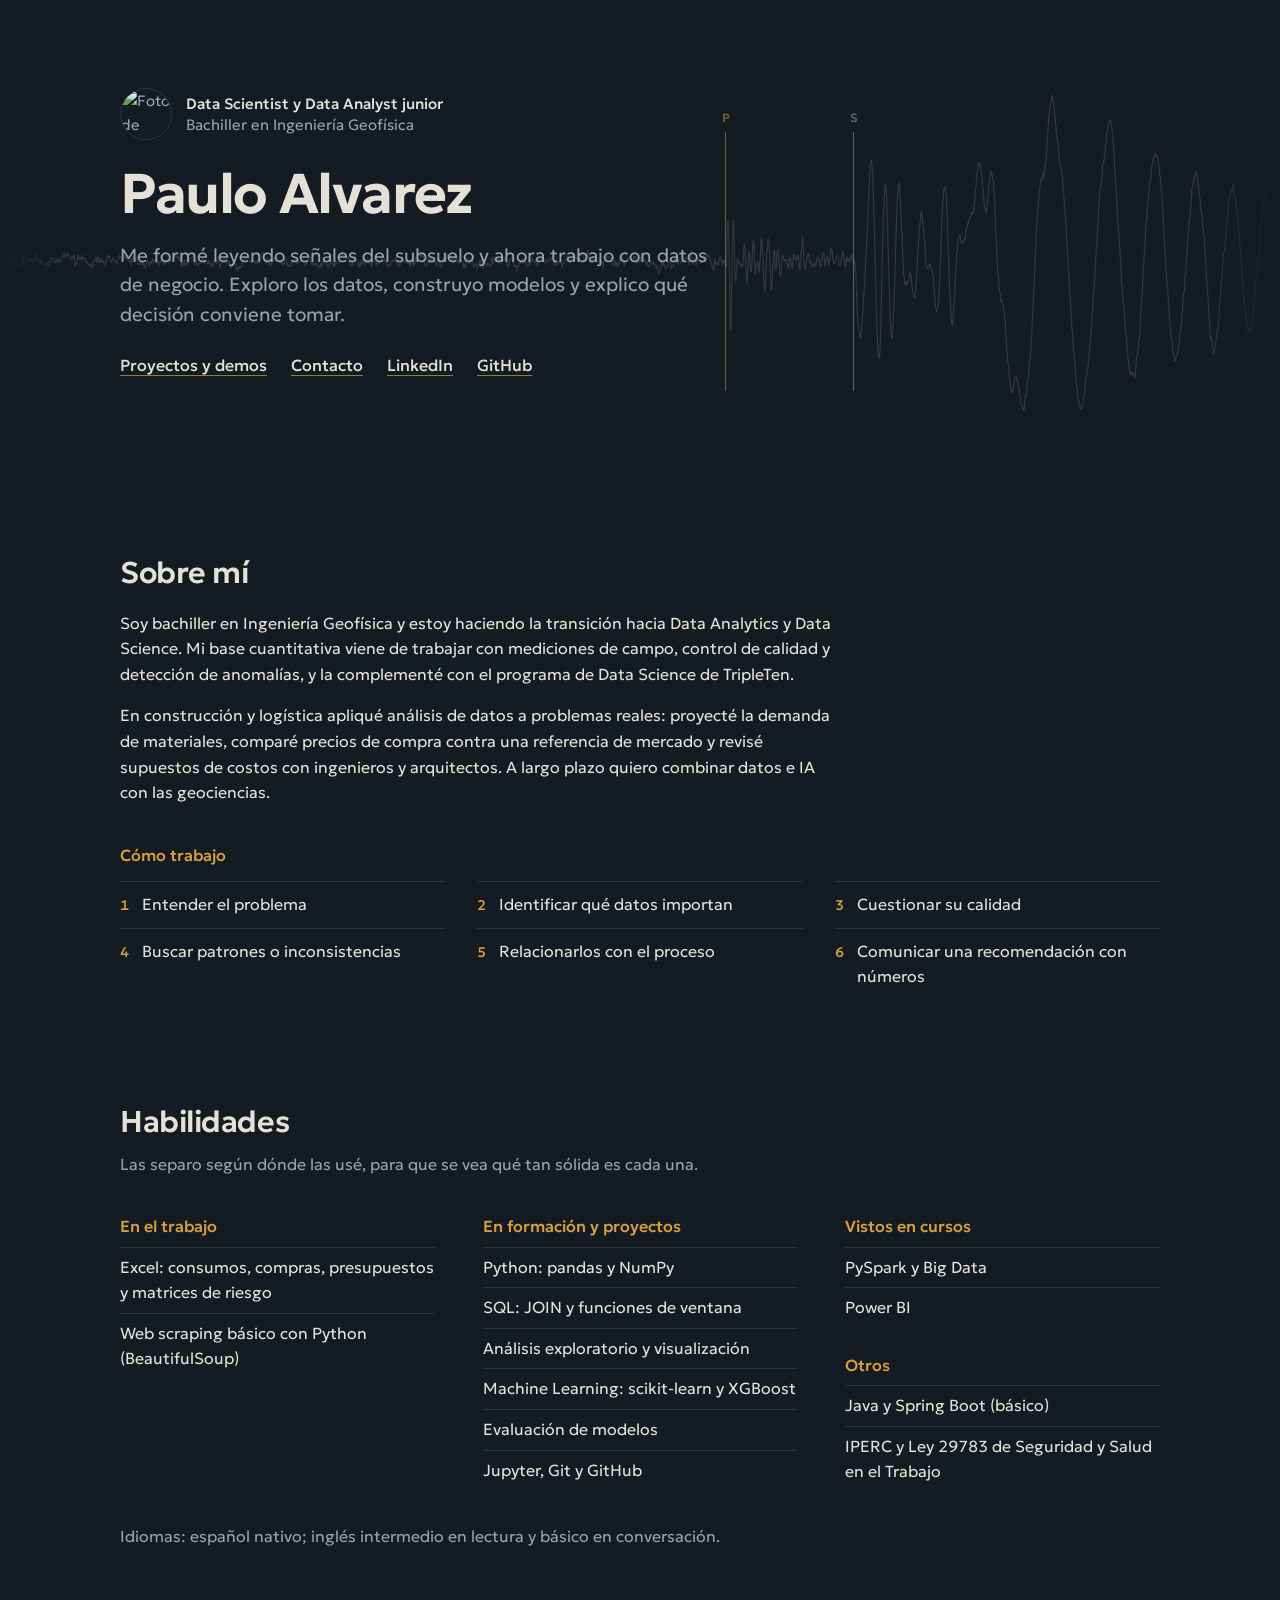
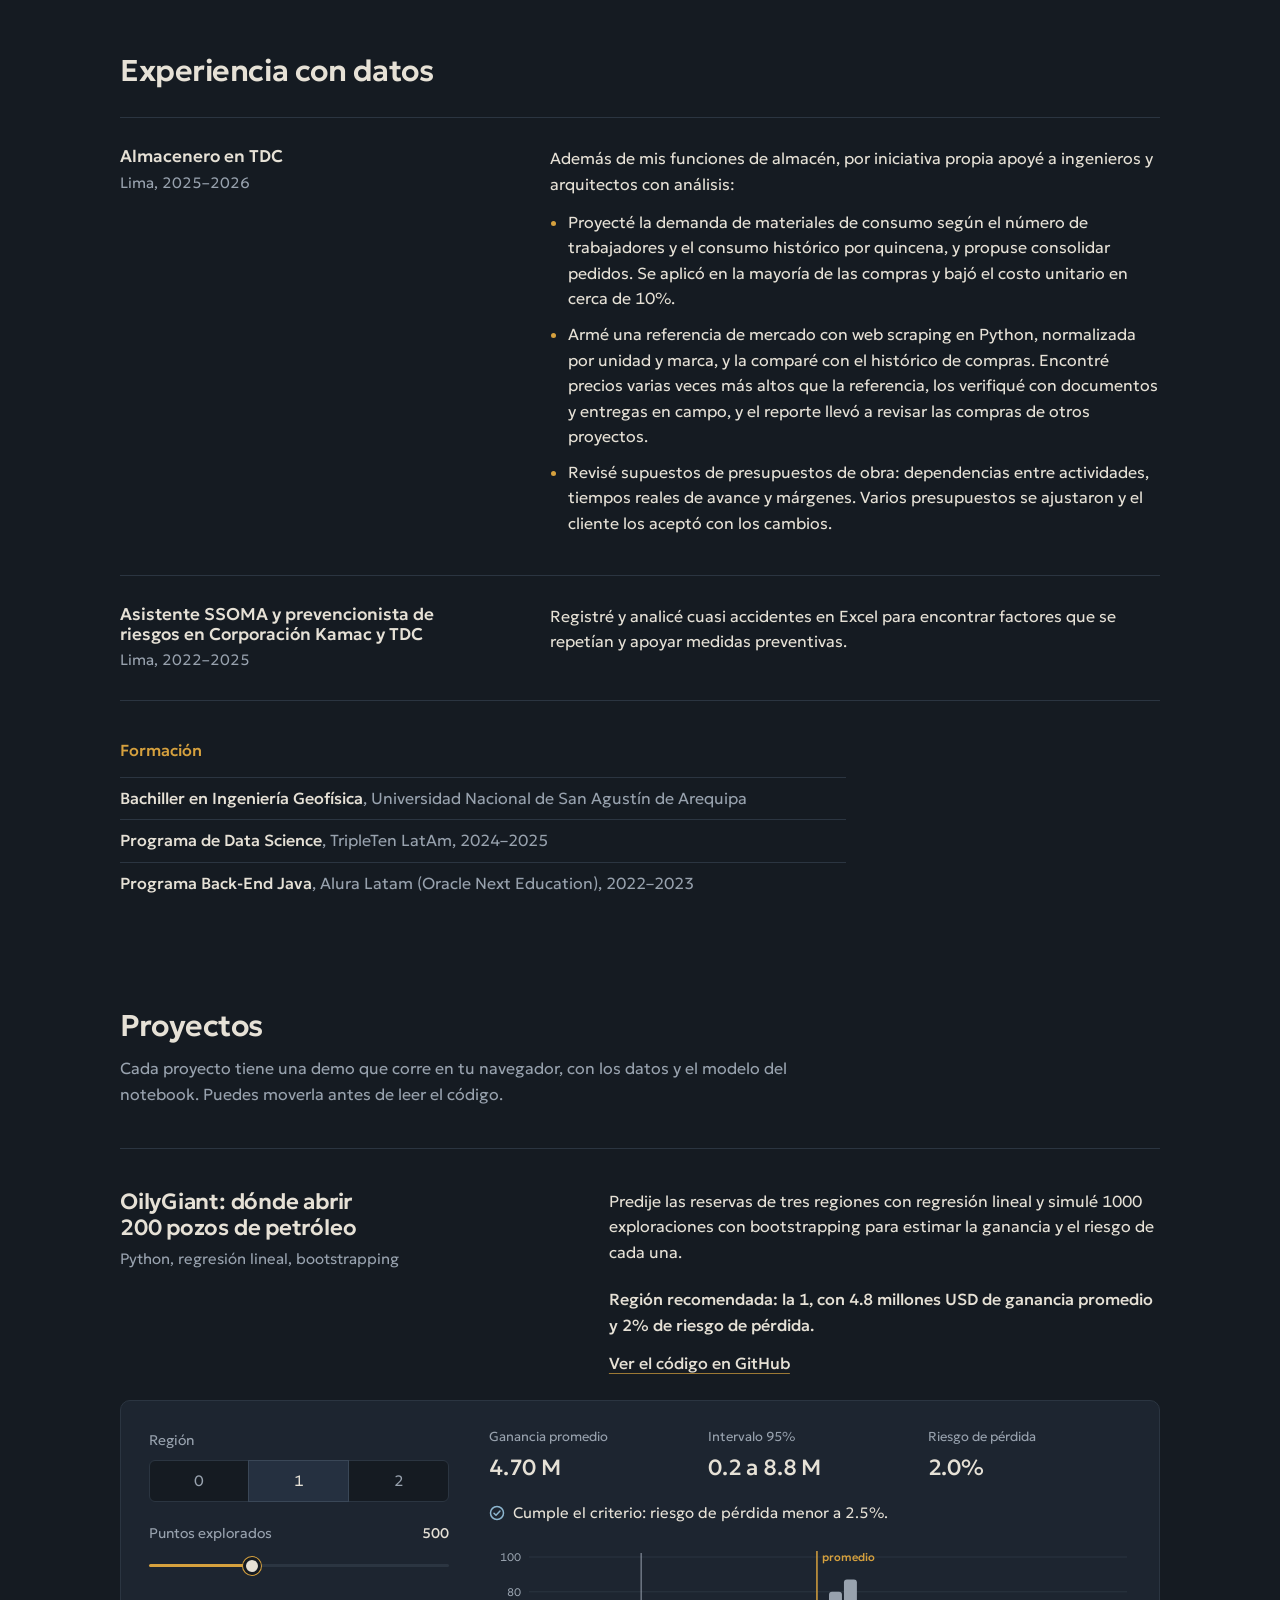
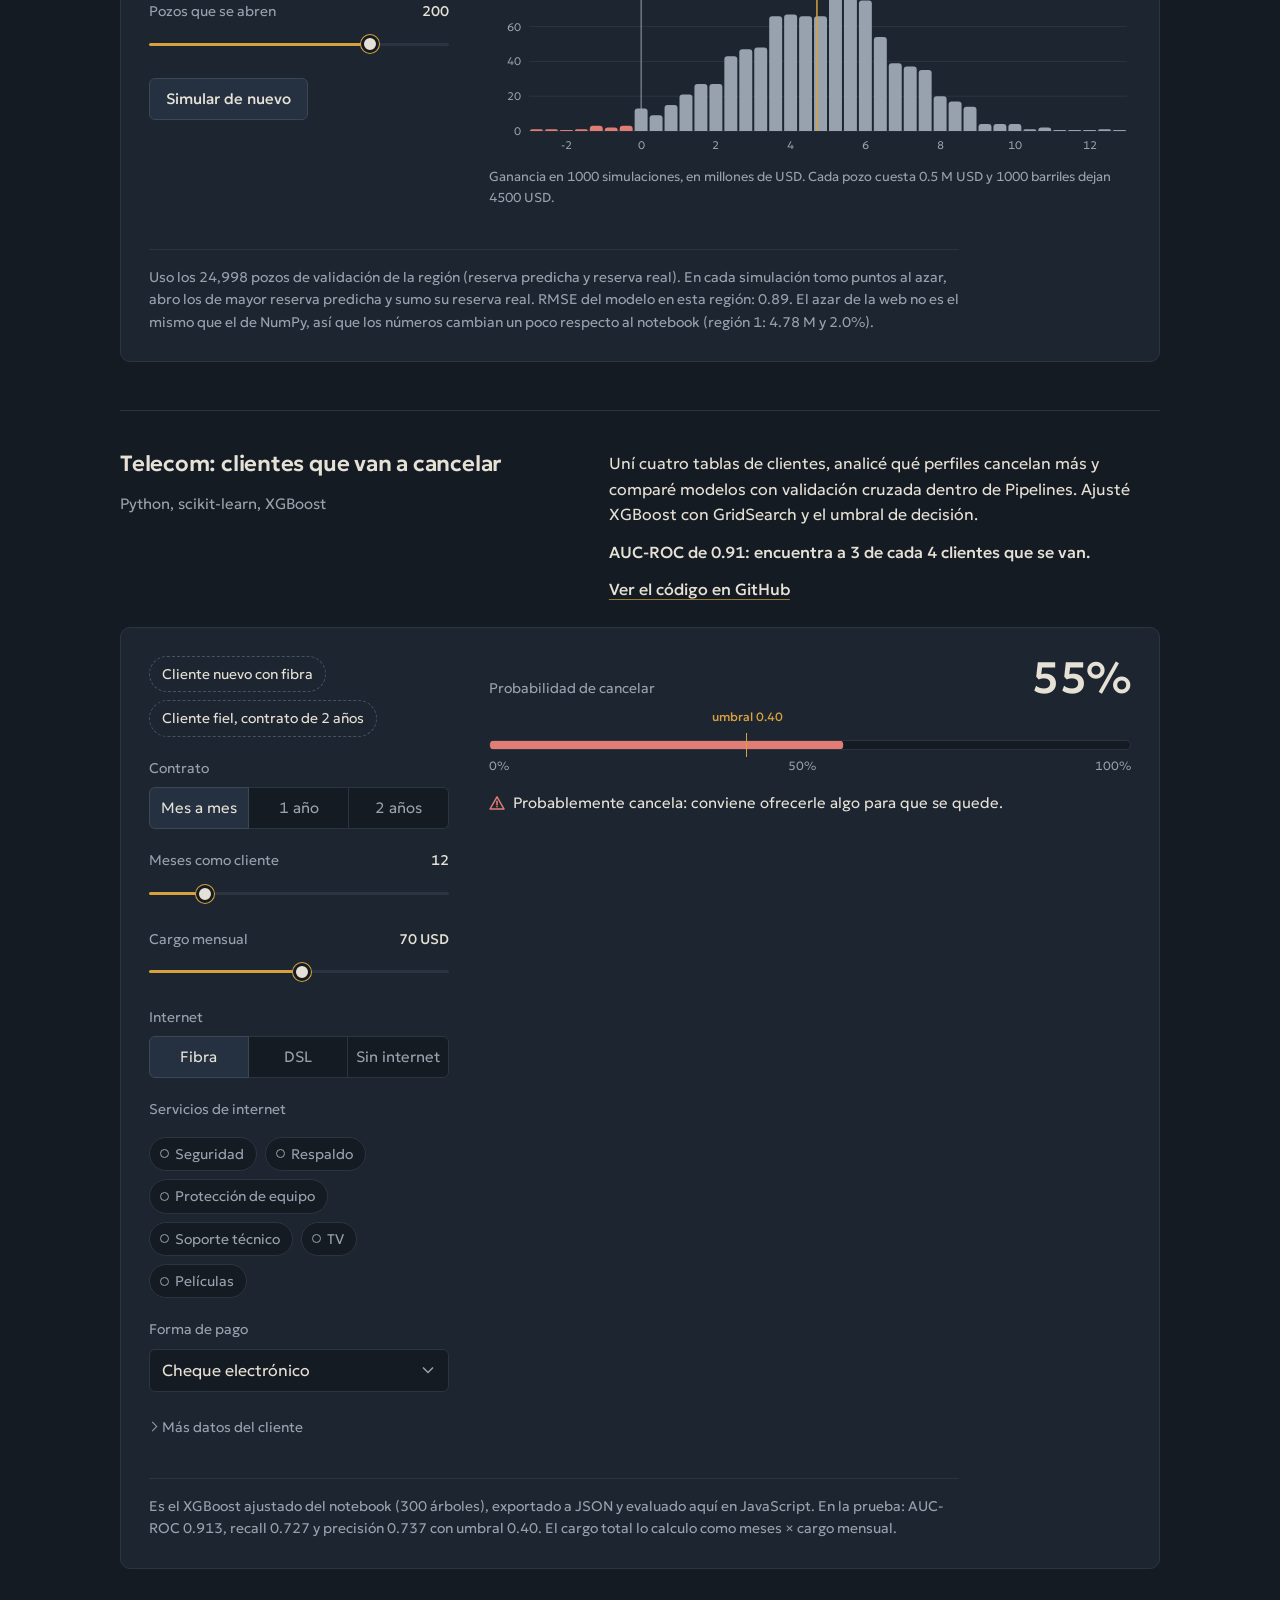
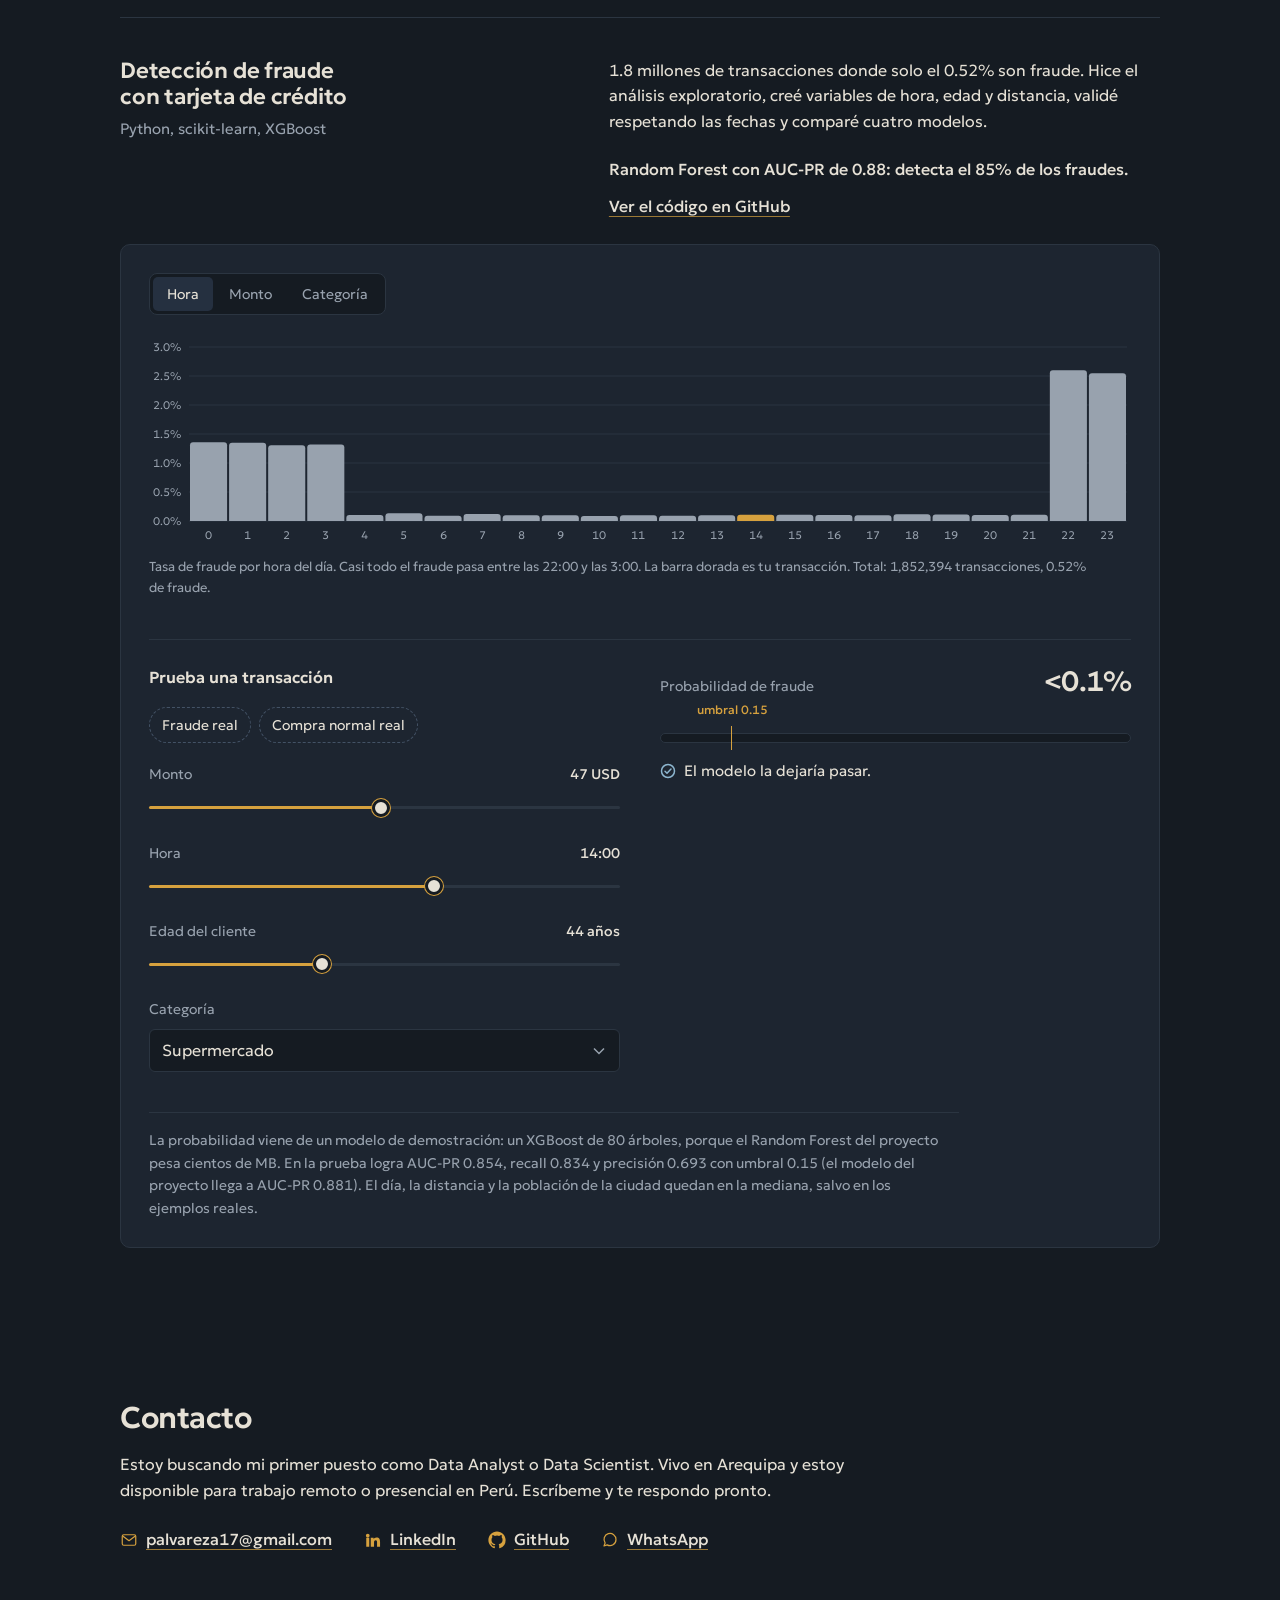
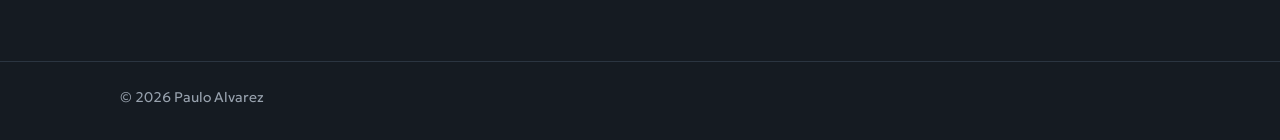
==== commit 760effaf: "Reordenar secciones y usar el sismograma como marca de agua * Sobre mí, habilidades y experiencia va" ====
--- a/index.html
+++ b/index.html
@@ -15,7 +15,17 @@
 </head>
 <body>
   <header class="hero">
-    <div class="wrap">
+    <div class="seismo" aria-hidden="true">
+      <div class="seismo-plot">
+        <svg viewBox="0 0 1200 200" preserveAspectRatio="none" focusable="false">
+          <path class="seismo-trace" d=""/>
+        </svg>
+        <div class="seismo-cover"></div>
+        <div class="pick pick-p" style="--t: 0.5667"><span>P</span></div>
+        <div class="pick pick-s" style="--t: 0.6667"><span>S</span></div>
+      </div>
+    </div>
+    <div class="wrap hero-content">
       <div class="hero-id">
         <img src="https://github.com/dixonpa.png" alt="Foto de Paulo Alvarez" width="52" height="52">
         <p><strong>Data Scientist y Data Analyst junior</strong>Bachiller en Ingeniería Geofísica</p>
@@ -23,27 +33,104 @@
       <h1>Paulo Alvarez</h1>
       <p class="intro">Me formé leyendo señales del subsuelo y ahora trabajo con datos de negocio. Exploro los datos, construyo modelos y explico qué decisión conviene tomar.</p>
       <ul class="hero-links">
+        <li><a href="#proyectos">Proyectos y demos</a></li>
         <li><a href="#contacto">Contacto</a></li>
         <li><a href="https://www.linkedin.com/in/paulocealva">LinkedIn</a></li>
         <li><a href="https://github.com/dixonpa">GitHub</a></li>
       </ul>
     </div>
 
-    <figure class="seismo" aria-labelledby="seismo-cap">
-      <div class="seismo-plot">
-        <svg viewBox="0 0 1200 200" preserveAspectRatio="none" aria-hidden="true" focusable="false">
-          <path class="seismo-trace" d=""/>
-        </svg>
-        <div class="seismo-cover"></div>
-        <div class="pick pick-p" style="--t: 0.15"><span>P</span></div>
-        <div class="pick pick-s" style="--t: 0.2833"><span>S</span></div>
-        <div class="seismo-axis" aria-hidden="true"></div>
+  </header>
+
+  <main class="wrap">
+    <section id="sobre-mi" class="about" aria-labelledby="t-sobre-mi">
+      <h2 id="t-sobre-mi">Sobre mí</h2>
+      <p>Soy bachiller en Ingeniería Geofísica y estoy haciendo la transición hacia Data Analytics y Data Science. Mi base cuantitativa viene de trabajar con mediciones de campo, control de calidad y detección de anomalías, y la complementé con el programa de Data Science de TripleTen.</p>
+      <p>En construcción y logística apliqué análisis de datos a problemas reales: proyecté la demanda de materiales, comparé precios de compra contra una referencia de mercado y revisé supuestos de costos con ingenieros y arquitectos. A largo plazo quiero combinar datos e IA con las geociencias.</p>
+      <h3 class="subhead">Cómo trabajo</h3>
+      <ol class="steps">
+        <li>Entender el problema</li>
+        <li>Identificar qué datos importan</li>
+        <li>Cuestionar su calidad</li>
+        <li>Buscar patrones o inconsistencias</li>
+        <li>Relacionarlos con el proceso</li>
+        <li>Comunicar una recomendación con números</li>
+      </ol>
+    </section>
+
+    <section id="habilidades" aria-labelledby="t-habilidades">
+      <h2 id="t-habilidades">Habilidades</h2>
+      <p class="section-lead">Las separo según dónde las usé, para que se vea qué tan sólida es cada una.</p>
+      <div class="skills">
+        <div>
+          <h3>En el trabajo</h3>
+          <ul>
+            <li>Excel: consumos, compras, presupuestos y matrices de riesgo</li>
+            <li>Web scraping básico con Python (BeautifulSoup)</li>
+          </ul>
+        </div>
+        <div>
+          <h3>En formación y proyectos</h3>
+          <ul>
+            <li>Python: pandas y NumPy</li>
+            <li>SQL: JOIN y funciones de ventana</li>
+            <li>Análisis exploratorio y visualización</li>
+            <li>Machine Learning: scikit-learn y XGBoost</li>
+            <li>Evaluación de modelos</li>
+            <li>Jupyter, Git y GitHub</li>
+          </ul>
+        </div>
+        <div>
+          <h3>Vistos en cursos</h3>
+          <ul>
+            <li>PySpark y Big Data</li>
+            <li>Power BI</li>
+          </ul>
+          <h3 class="skills-later">Otros</h3>
+          <ul>
+            <li>Java y Spring Boot (básico)</li>
+            <li>IPERC y Ley 29783 de Seguridad y Salud en el Trabajo</li>
+          </ul>
+        </div>
       </div>
-      <figcaption id="seismo-cap" class="wrap">Sismograma sintético: primero llega la onda P, pequeña y rápida; después la S, más grande; al final las ondas superficiales.</figcaption>
-    </figure>
-  </header>
-
-  <main class="wrap">
+      <p class="learning">Idiomas: español nativo; inglés intermedio en lectura y básico en conversación.</p>
+    </section>
+
+    <section id="experiencia" aria-labelledby="t-experiencia">
+      <h2 id="t-experiencia">Experiencia con datos</h2>
+      <div class="jobs">
+        <article class="job">
+          <div class="job-head">
+            <h3>Almacenero en TDC</h3>
+            <p>Lima, 2025–2026</p>
+          </div>
+          <div class="job-body">
+            <p>Además de mis funciones de almacén, por iniciativa propia apoyé a ingenieros y arquitectos con análisis:</p>
+            <ul>
+              <li>Proyecté la demanda de materiales de consumo según el número de trabajadores y el consumo histórico por quincena, y propuse consolidar pedidos. Se aplicó en la mayoría de las compras y bajó el costo unitario en cerca de 10%.</li>
+              <li>Armé una referencia de mercado con web scraping en Python, normalizada por unidad y marca, y la comparé con el histórico de compras. Encontré precios varias veces más altos que la referencia, los verifiqué con documentos y entregas en campo, y el reporte llevó a revisar las compras de otros proyectos.</li>
+              <li>Revisé supuestos de presupuestos de obra: dependencias entre actividades, tiempos reales de avance y márgenes. Varios presupuestos se ajustaron y el cliente los aceptó con los cambios.</li>
+            </ul>
+          </div>
+        </article>
+        <article class="job">
+          <div class="job-head">
+            <h3>Asistente SSOMA y prevencionista de riesgos en Corporación Kamac y TDC</h3>
+            <p>Lima, 2022–2025</p>
+          </div>
+          <div class="job-body">
+            <p>Registré y analicé cuasi accidentes en Excel para encontrar factores que se repetían y apoyar medidas preventivas.</p>
+          </div>
+        </article>
+      </div>
+      <h3 class="subhead">Formación</h3>
+      <ul class="education">
+        <li><strong>Bachiller en Ingeniería Geofísica</strong>, Universidad Nacional de San Agustín de Arequipa</li>
+        <li><strong>Programa de Data Science</strong>, TripleTen LatAm, 2024–2025</li>
+        <li><strong>Programa Back-End Java</strong>, Alura Latam (Oracle Next Education), 2022–2023</li>
+      </ul>
+    </section>
+
     <section id="proyectos" aria-labelledby="t-proyectos">
       <h2 id="t-proyectos">Proyectos</h2>
       <p class="section-lead">Cada proyecto tiene una demo que corre en tu navegador, con los datos y el modelo del notebook. Puedes moverla antes de leer el código.</p>
@@ -239,46 +326,11 @@
       </article>
     </section>
 
-    <section id="habilidades" aria-labelledby="t-habilidades">
-      <h2 id="t-habilidades">Habilidades</h2>
-      <div class="skills">
-        <div>
-          <h3>Análisis de datos</h3>
-          <ul>
-            <li>Python: pandas y NumPy</li>
-            <li>SQL</li>
-            <li>matplotlib, seaborn y Power BI</li>
-            <li>Estadística y bootstrapping</li>
-          </ul>
-        </div>
-        <div>
-          <h3>Machine Learning</h3>
-          <ul>
-            <li>scikit-learn: Pipelines y validación cruzada</li>
-            <li>Random Forest, XGBoost y regresiones</li>
-            <li>Datos desbalanceados y umbral de decisión</li>
-          </ul>
-        </div>
-        <div>
-          <h3>Herramientas</h3>
-          <ul>
-            <li>Jupyter</li>
-            <li>Git y GitHub</li>
-            <li>Java (backend)</li>
-          </ul>
-        </div>
-      </div>
-      <p class="learning">Ahora estoy aprendiendo AWS, Apache Spark y NLP.</p>
-    </section>
-
-    <section id="sobre-mi" class="about" aria-labelledby="t-sobre-mi">
-      <h2 id="t-sobre-mi">Sobre mí</h2>
-      <p>Soy bachiller en Ingeniería Geofísica y me pasé al mundo de los datos. En geofísica aprendí a sacar información de señales con mucho ruido; ahora hago lo mismo con datos de clientes y transacciones. Me gusta tomar un problema de negocio, explorar los datos y construir un modelo que ayude a decidir. También tengo experiencia como desarrollador backend en Java.</p>
-    </section>
+
 
     <section id="contacto" class="contact" aria-labelledby="t-contacto">
       <h2 id="t-contacto">Contacto</h2>
-      <p>Estoy buscando mi primer puesto como Data Scientist o Data Analyst. Escríbeme y te respondo pronto.</p>
+      <p>Estoy buscando mi primer puesto como Data Analyst o Data Scientist. Vivo en Arequipa y estoy disponible para trabajo remoto o presencial en Perú. Escríbeme y te respondo pronto.</p>
       <ul class="contact-list">
         <li>
           <a href="mailto:palvareza17@gmail.com">
--- a/css/site.css
+++ b/css/site.css
@@ -103,7 +103,7 @@
 }
 
 .hero .intro {
-  max-width: 52ch;
+  max-width: 46ch;
   margin: 1.125rem 0 0;
   font-size: clamp(1.0625rem, 1.6vw, 1.1875rem);
   line-height: 1.55;
@@ -120,24 +120,49 @@
   font-weight: 450;
 }
 
-/* ---------- Sismograma ---------- */
-.seismo { margin: clamp(2.5rem, 6vw, 4rem) 0 0; }
-
-.seismo-plot {
-  position: relative;
-  height: clamp(130px, 18vw, 190px);
-  margin: 0 max(var(--gutter), env(safe-area-inset-left));
-  border-bottom: 1px solid var(--line);
-}
+/* ---------- Sismograma (marca de agua detrás del hero) ---------- */
+.hero { position: relative; overflow: hidden; padding-bottom: clamp(3rem, 7vw, 4.5rem); }
+.hero-content { position: relative; z-index: 1; }
+
+.seismo {
+  position: absolute;
+  z-index: 0;
+  left: 0;
+  right: 0;
+  top: 58%;
+  height: clamp(200px, 30vw, 360px);
+  transform: translateY(-50%);
+  pointer-events: none;
+  /* se desvanece en los bordes para que no parezca un gráfico recortado */
+  -webkit-mask-image: linear-gradient(to right, transparent, #000 6%, #000 94%, transparent);
+  mask-image: linear-gradient(to right, transparent, #000 6%, #000 94%, transparent);
+}
+.seismo-plot { position: relative; height: 100%; }
 .seismo-plot svg { display: block; width: 100%; height: 100%; overflow: visible; }
 
 .seismo-trace {
   fill: none;
   stroke: var(--bone);
-  stroke-width: 1.15;
+  stroke-width: 1.25;
   stroke-linejoin: round;
   vector-effect: non-scaling-stroke;
-  opacity: .82;
+  opacity: .14;
+}
+.seismo .pick { opacity: .5; top: 14%; bottom: 14%; }
+.seismo .pick span { top: -1.25rem; font-size: .75rem; }
+
+/* en móvil el texto ocupa todo el ancho: el sismograma pasa a ser una franja debajo */
+@media (max-width: 760px) {
+  .hero { padding-bottom: 0; display: flex; flex-direction: column; }
+  .seismo {
+    order: 1;
+    position: relative;
+    top: auto;
+    transform: none;
+    height: 150px;
+    margin-top: 1.5rem;
+  }
+  .seismo-trace { opacity: .3; }
 }
 
 /* Marca de fase: línea vertical con su etiqueta, como un pick en un sismograma */
@@ -163,41 +188,6 @@
 .pick-p { color: var(--ochre); }
 .pick-s { color: var(--glacier); }
 
-.seismo-axis {
-  position: absolute;
-  left: 0; right: 0;
-  top: 100%;
-  height: 1.5rem;
-  color: var(--rock);
-  font-size: .75rem;
-}
-.seismo-axis span {
-  position: absolute;
-  top: 0;
-  padding-top: .375rem;
-  transform: translateX(-50%);
-  border-left: 1px solid var(--line);
-  height: 6px;
-  line-height: 1;
-}
-.seismo-axis span::after {
-  content: attr(data-label);
-  position: absolute;
-  top: .55rem;
-  left: 0;
-  transform: translateX(-50%);
-  white-space: nowrap;
-}
-.seismo-axis span:first-child::after { transform: none; }
-
-.seismo figcaption {
-  margin-top: 2.25rem;
-  color: var(--rock);
-  font-size: .875rem;
-  max-width: calc(60ch + 2 * var(--gutter));
-  margin-left: 0;
-}
-
 /* Entrada única: la traza se registra de izquierda a derecha y las fases aparecen al llegar.
    Una cortina del color del fondo se retira con transform (corre en el compositor). */
 .seismo-cover {
@@ -214,7 +204,7 @@
   .js .seismo .pick { opacity: 0; }
   /* registro a velocidad constante: linear */
   .js .seismo.is-drawn .seismo-cover { transform: scaleX(0); transition: transform 2600ms linear; }
-  .js .seismo.is-drawn .pick { opacity: 1; transition: opacity 260ms ease-out calc(var(--t) * 2600ms); }
+  .js .seismo.is-drawn .pick { opacity: .5; transition: opacity 260ms ease-out calc(var(--t) * 2600ms); }
 }
 
 /* ---------- Secciones ---------- */
@@ -593,9 +583,59 @@
 .skills h3 { margin: 0 0 .625rem; font-size: 1rem; color: var(--ochre); font-weight: 500; }
 .skills ul { margin: 0; padding: 0; list-style: none; }
 .skills li { padding: .4375rem 0; border-top: 1px solid var(--line); }
+.skills h3.skills-later { margin-top: 1.75rem; }
 .learning { margin: 2rem 0 0; color: var(--rock); max-width: var(--measure); }
 
+.subhead { margin: 2.5rem 0 1rem; font-size: 1rem; font-weight: 500; color: var(--ochre); }
+
+/* Cómo trabajo: es una secuencia real, por eso va numerada */
+.steps {
+  display: grid;
+  grid-template-columns: repeat(3, minmax(0, 1fr));
+  gap: 0 2rem;
+  margin: 0;
+  padding: 0;
+  list-style: none;
+  counter-reset: step;
+}
+.steps li {
+  counter-increment: step;
+  display: flex;
+  gap: .75rem;
+  align-items: baseline;
+  padding: .625rem 0;
+  border-top: 1px solid var(--line);
+}
+.steps li::before {
+  content: counter(step);
+  color: var(--ochre);
+  font-weight: 500;
+  font-size: .875rem;
+  min-width: 1ch;
+}
+
+.jobs { margin-top: 1.75rem; border-top: 1px solid var(--line); }
+.job {
+  display: grid;
+  grid-template-columns: minmax(0, 1fr) minmax(0, 1.6fr);
+  gap: .75rem 3rem;
+  padding: 1.75rem 0;
+  border-bottom: 1px solid var(--line);
+}
+.job h3 { margin: 0; font-size: 1.0625rem; font-weight: 520; }
+.job-head p { margin: .25rem 0 0; color: var(--rock); font-size: .9375rem; }
+.job-body { max-width: var(--measure); }
+.job-body p { margin: 0 0 .75rem; }
+.job-body ul { margin: 0; padding-left: 1.125rem; }
+.job-body li { margin-bottom: .625rem; }
+.job-body li::marker { color: var(--ochre); }
+
+.education { margin: 0; padding: 0; list-style: none; max-width: var(--measure); }
+.education li { padding: .5rem 0; border-top: 1px solid var(--line); color: var(--rock); }
+.education strong { color: var(--bone); font-weight: 480; }
+
 .about p, .contact p { max-width: var(--measure); margin: 1rem 0 0; }
+.about h2 + p { margin-top: 1.25rem; }
 
 .contact-list {
   display: flex;
@@ -626,6 +666,8 @@
 
 @media (max-width: 760px) {
   .skills { grid-template-columns: 1fr; gap: 1.75rem; }
+  .steps { grid-template-columns: 1fr; }
+  .job { grid-template-columns: 1fr; }
   .readout { grid-template-columns: repeat(2, minmax(0, 1fr)); gap: .875rem 1rem; }
   .readout div:nth-child(2) { grid-column: 1 / -1; grid-row: 2; }
 }
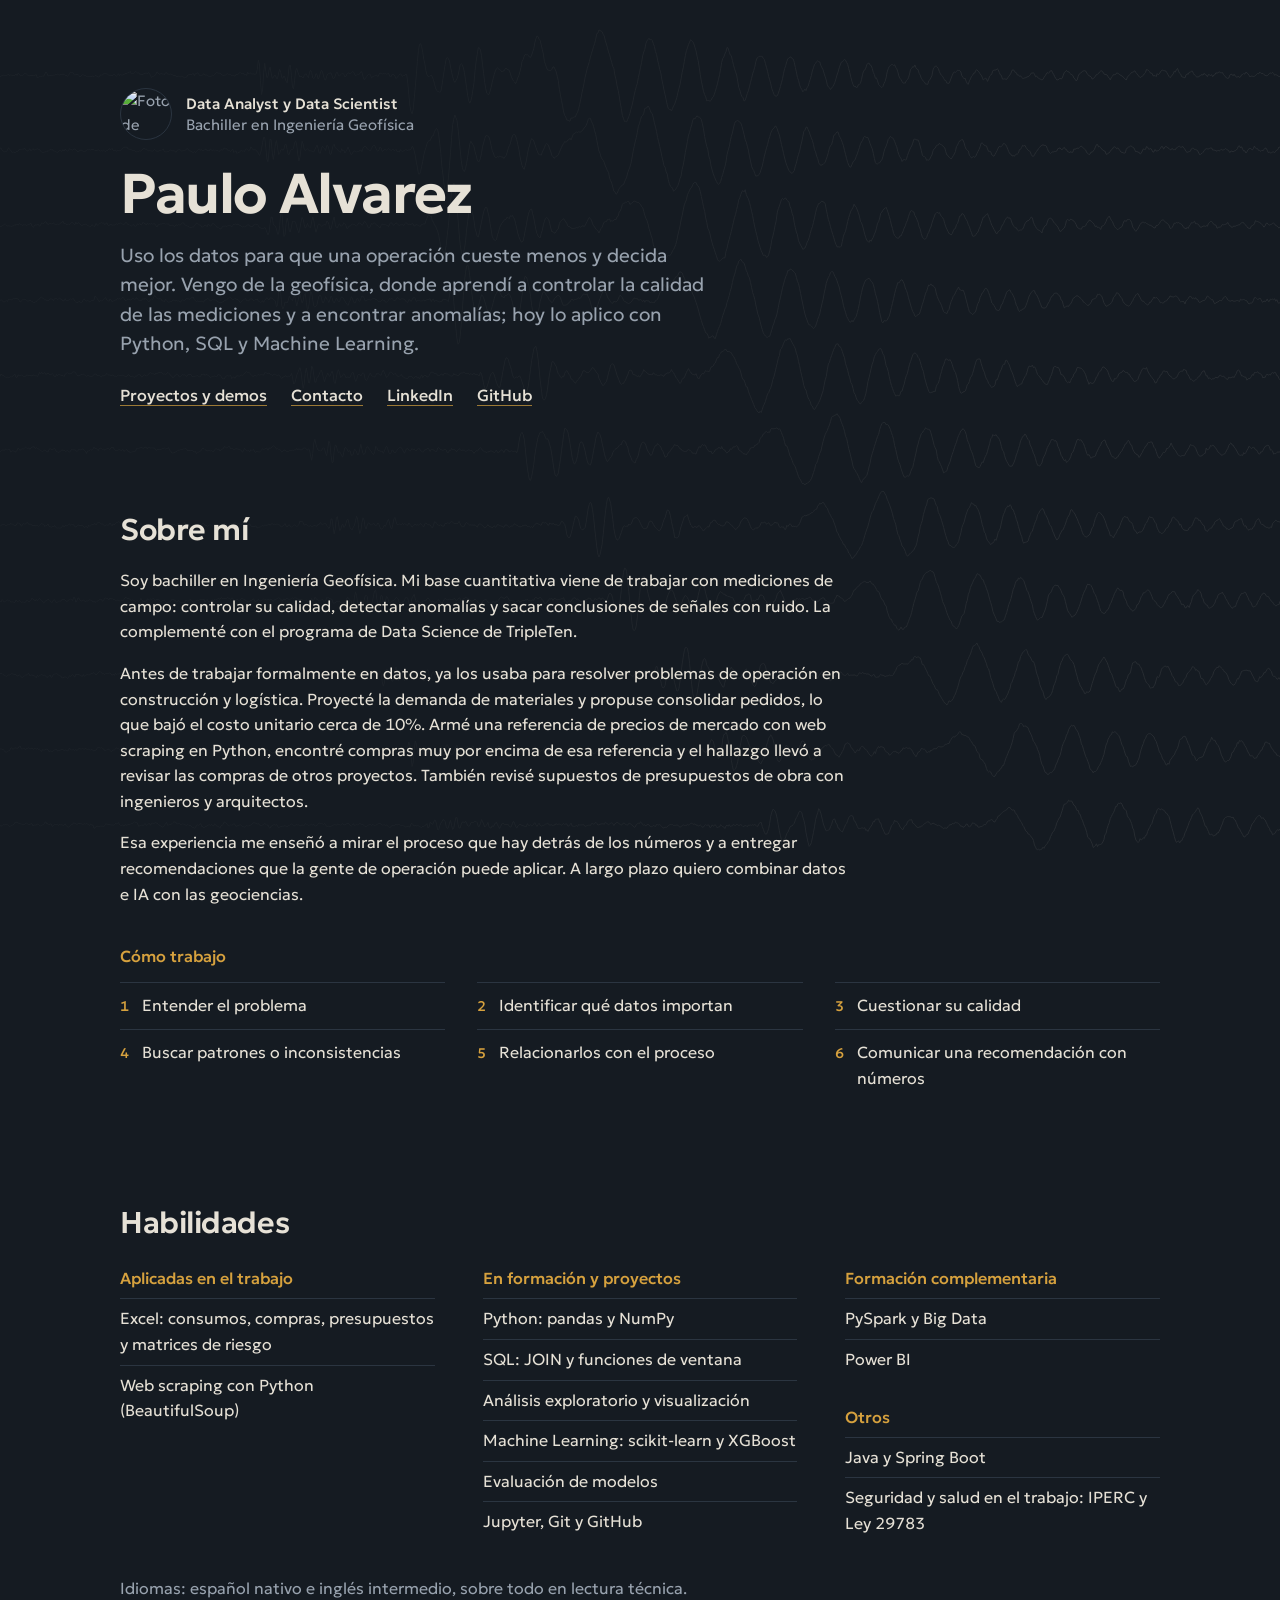
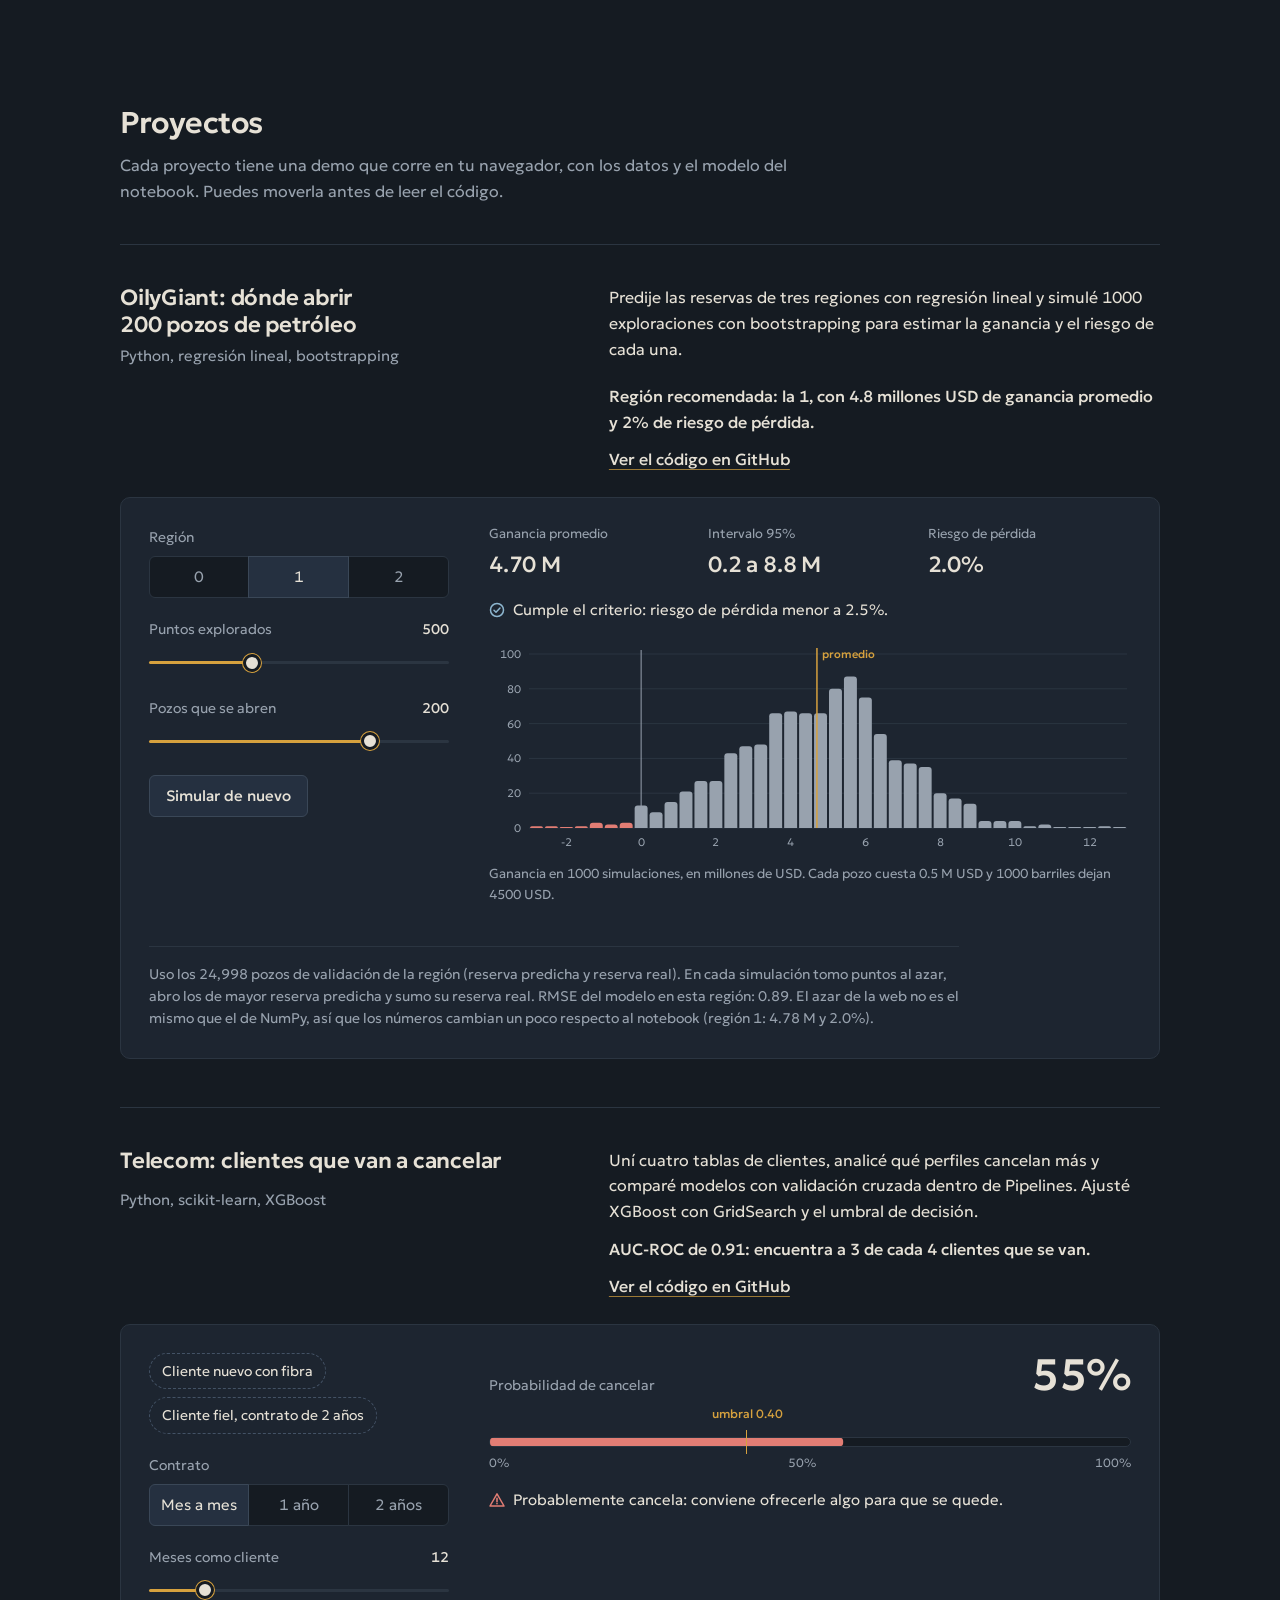
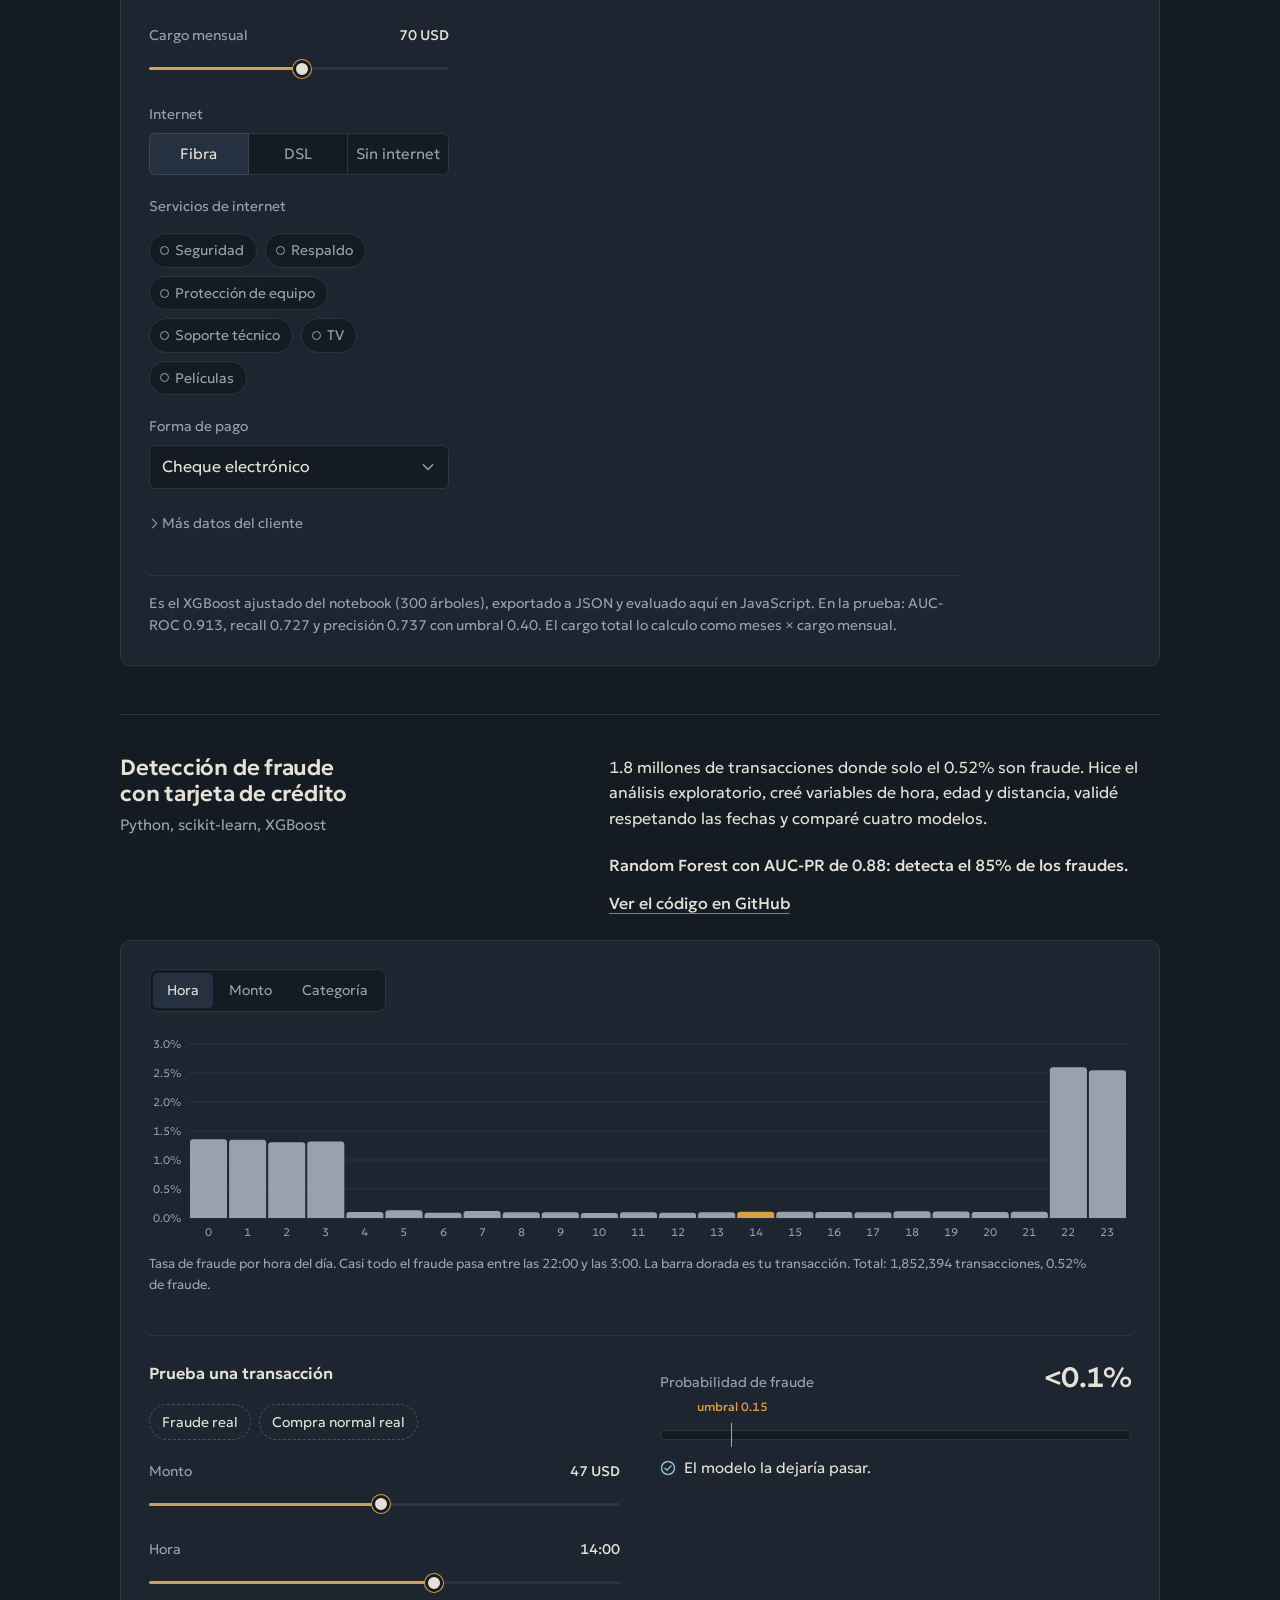
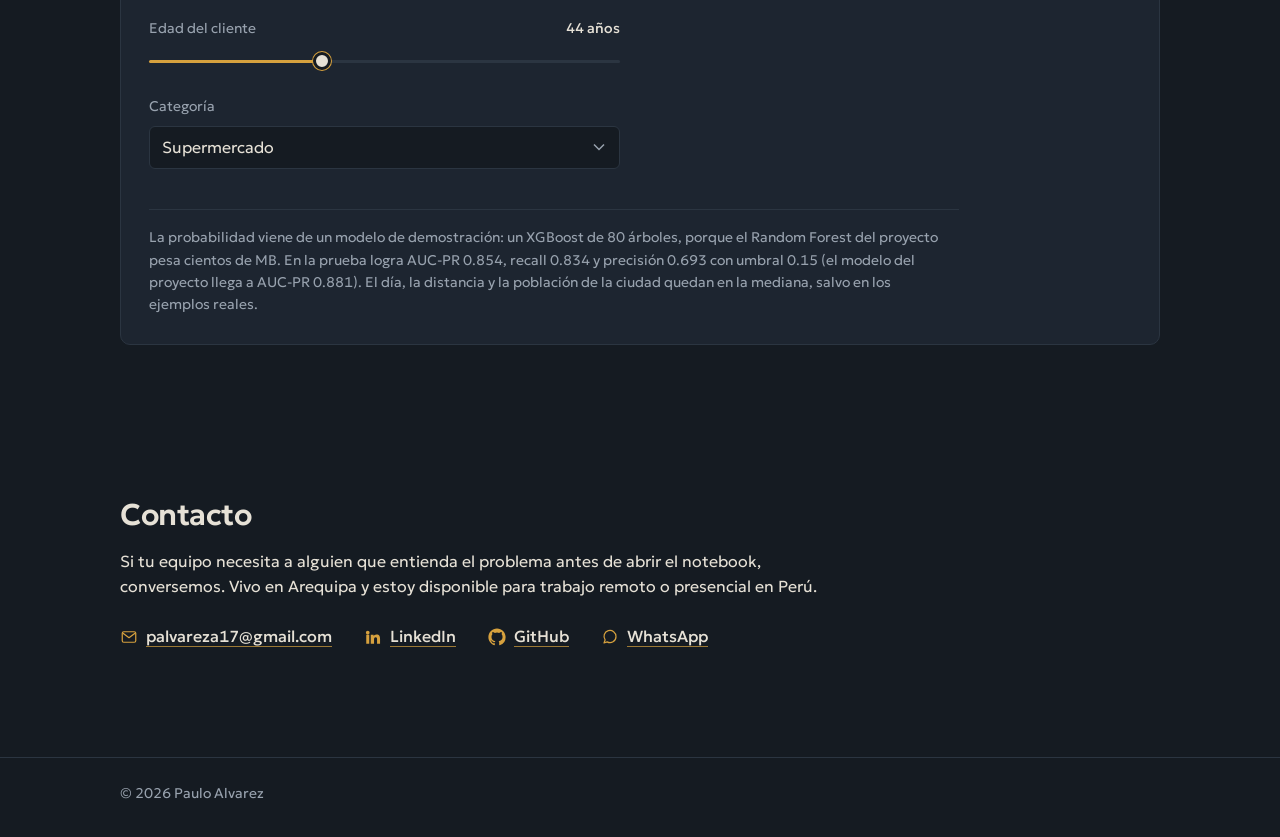
==== commit 7bc1c54e: "Usar el registro sísmico como fondo y enfocar los textos en lo que aporto * Fondo fijo y tenue con v" ====
--- a/index.html
+++ b/index.html
@@ -3,7 +3,7 @@
 <head>
   <meta charset="UTF-8">
   <meta name="viewport" content="width=device-width, initial-scale=1, viewport-fit=cover">
-  <meta name="description" content="Paulo Alvarez, Data Scientist y Data Analyst junior. Bachiller en Ingeniería Geofísica. Proyectos de Machine Learning con demos que corren en el navegador.">
+  <meta name="description" content="Paulo Alvarez, Data Analyst y Data Scientist. Bachiller en Ingeniería Geofísica con experiencia aplicando datos a operaciones reales. Proyectos de Machine Learning con demos que corren en el navegador.">
   <meta name="color-scheme" content="dark">
   <meta name="theme-color" content="#151B22">
   <title>Paulo Alvarez | Data Scientist</title>
@@ -14,24 +14,18 @@
   <script src="js/site.js" defer></script>
 </head>
 <body>
+  <div class="backdrop" aria-hidden="true">
+    <svg viewBox="0 0 1200 900" preserveAspectRatio="none" focusable="false"></svg>
+  </div>
+
   <header class="hero">
-    <div class="seismo" aria-hidden="true">
-      <div class="seismo-plot">
-        <svg viewBox="0 0 1200 200" preserveAspectRatio="none" focusable="false">
-          <path class="seismo-trace" d=""/>
-        </svg>
-        <div class="seismo-cover"></div>
-        <div class="pick pick-p" style="--t: 0.5667"><span>P</span></div>
-        <div class="pick pick-s" style="--t: 0.6667"><span>S</span></div>
-      </div>
-    </div>
-    <div class="wrap hero-content">
+    <div class="wrap">
       <div class="hero-id">
         <img src="https://github.com/dixonpa.png" alt="Foto de Paulo Alvarez" width="52" height="52">
-        <p><strong>Data Scientist y Data Analyst junior</strong>Bachiller en Ingeniería Geofísica</p>
+        <p><strong>Data Analyst y Data Scientist</strong>Bachiller en Ingeniería Geofísica</p>
       </div>
       <h1>Paulo Alvarez</h1>
-      <p class="intro">Me formé leyendo señales del subsuelo y ahora trabajo con datos de negocio. Exploro los datos, construyo modelos y explico qué decisión conviene tomar.</p>
+      <p class="intro">Uso los datos para que una operación cueste menos y decida mejor. Vengo de la geofísica, donde aprendí a controlar la calidad de las mediciones y a encontrar anomalías; hoy lo aplico con Python, SQL y Machine Learning.</p>
       <ul class="hero-links">
         <li><a href="#proyectos">Proyectos y demos</a></li>
         <li><a href="#contacto">Contacto</a></li>
@@ -39,14 +33,14 @@
         <li><a href="https://github.com/dixonpa">GitHub</a></li>
       </ul>
     </div>
-
   </header>
 
   <main class="wrap">
     <section id="sobre-mi" class="about" aria-labelledby="t-sobre-mi">
       <h2 id="t-sobre-mi">Sobre mí</h2>
-      <p>Soy bachiller en Ingeniería Geofísica y estoy haciendo la transición hacia Data Analytics y Data Science. Mi base cuantitativa viene de trabajar con mediciones de campo, control de calidad y detección de anomalías, y la complementé con el programa de Data Science de TripleTen.</p>
-      <p>En construcción y logística apliqué análisis de datos a problemas reales: proyecté la demanda de materiales, comparé precios de compra contra una referencia de mercado y revisé supuestos de costos con ingenieros y arquitectos. A largo plazo quiero combinar datos e IA con las geociencias.</p>
+      <p>Soy bachiller en Ingeniería Geofísica. Mi base cuantitativa viene de trabajar con mediciones de campo: controlar su calidad, detectar anomalías y sacar conclusiones de señales con ruido. La complementé con el programa de Data Science de TripleTen.</p>
+      <p>Antes de trabajar formalmente en datos, ya los usaba para resolver problemas de operación en construcción y logística. Proyecté la demanda de materiales y propuse consolidar pedidos, lo que bajó el costo unitario cerca de 10%. Armé una referencia de precios de mercado con web scraping en Python, encontré compras muy por encima de esa referencia y el hallazgo llevó a revisar las compras de otros proyectos. También revisé supuestos de presupuestos de obra con ingenieros y arquitectos.</p>
+      <p>Esa experiencia me enseñó a mirar el proceso que hay detrás de los números y a entregar recomendaciones que la gente de operación puede aplicar. A largo plazo quiero combinar datos e IA con las geociencias.</p>
       <h3 class="subhead">Cómo trabajo</h3>
       <ol class="steps">
         <li>Entender el problema</li>
@@ -60,13 +54,12 @@
 
     <section id="habilidades" aria-labelledby="t-habilidades">
       <h2 id="t-habilidades">Habilidades</h2>
-      <p class="section-lead">Las separo según dónde las usé, para que se vea qué tan sólida es cada una.</p>
       <div class="skills">
         <div>
-          <h3>En el trabajo</h3>
+          <h3>Aplicadas en el trabajo</h3>
           <ul>
             <li>Excel: consumos, compras, presupuestos y matrices de riesgo</li>
-            <li>Web scraping básico con Python (BeautifulSoup)</li>
+            <li>Web scraping con Python (BeautifulSoup)</li>
           </ul>
         </div>
         <div>
@@ -81,54 +74,19 @@
           </ul>
         </div>
         <div>
-          <h3>Vistos en cursos</h3>
+          <h3>Formación complementaria</h3>
           <ul>
             <li>PySpark y Big Data</li>
             <li>Power BI</li>
           </ul>
           <h3 class="skills-later">Otros</h3>
           <ul>
-            <li>Java y Spring Boot (básico)</li>
-            <li>IPERC y Ley 29783 de Seguridad y Salud en el Trabajo</li>
+            <li>Java y Spring Boot</li>
+            <li>Seguridad y salud en el trabajo: IPERC y Ley 29783</li>
           </ul>
         </div>
       </div>
-      <p class="learning">Idiomas: español nativo; inglés intermedio en lectura y básico en conversación.</p>
-    </section>
-
-    <section id="experiencia" aria-labelledby="t-experiencia">
-      <h2 id="t-experiencia">Experiencia con datos</h2>
-      <div class="jobs">
-        <article class="job">
-          <div class="job-head">
-            <h3>Almacenero en TDC</h3>
-            <p>Lima, 2025–2026</p>
-          </div>
-          <div class="job-body">
-            <p>Además de mis funciones de almacén, por iniciativa propia apoyé a ingenieros y arquitectos con análisis:</p>
-            <ul>
-              <li>Proyecté la demanda de materiales de consumo según el número de trabajadores y el consumo histórico por quincena, y propuse consolidar pedidos. Se aplicó en la mayoría de las compras y bajó el costo unitario en cerca de 10%.</li>
-              <li>Armé una referencia de mercado con web scraping en Python, normalizada por unidad y marca, y la comparé con el histórico de compras. Encontré precios varias veces más altos que la referencia, los verifiqué con documentos y entregas en campo, y el reporte llevó a revisar las compras de otros proyectos.</li>
-              <li>Revisé supuestos de presupuestos de obra: dependencias entre actividades, tiempos reales de avance y márgenes. Varios presupuestos se ajustaron y el cliente los aceptó con los cambios.</li>
-            </ul>
-          </div>
-        </article>
-        <article class="job">
-          <div class="job-head">
-            <h3>Asistente SSOMA y prevencionista de riesgos en Corporación Kamac y TDC</h3>
-            <p>Lima, 2022–2025</p>
-          </div>
-          <div class="job-body">
-            <p>Registré y analicé cuasi accidentes en Excel para encontrar factores que se repetían y apoyar medidas preventivas.</p>
-          </div>
-        </article>
-      </div>
-      <h3 class="subhead">Formación</h3>
-      <ul class="education">
-        <li><strong>Bachiller en Ingeniería Geofísica</strong>, Universidad Nacional de San Agustín de Arequipa</li>
-        <li><strong>Programa de Data Science</strong>, TripleTen LatAm, 2024–2025</li>
-        <li><strong>Programa Back-End Java</strong>, Alura Latam (Oracle Next Education), 2022–2023</li>
-      </ul>
+      <p class="learning">Idiomas: español nativo e inglés intermedio, sobre todo en lectura técnica.</p>
     </section>
 
     <section id="proyectos" aria-labelledby="t-proyectos">
@@ -330,7 +288,7 @@
 
     <section id="contacto" class="contact" aria-labelledby="t-contacto">
       <h2 id="t-contacto">Contacto</h2>
-      <p>Estoy buscando mi primer puesto como Data Analyst o Data Scientist. Vivo en Arequipa y estoy disponible para trabajo remoto o presencial en Perú. Escríbeme y te respondo pronto.</p>
+      <p>Si tu equipo necesita a alguien que entienda el problema antes de abrir el notebook, conversemos. Vivo en Arequipa y estoy disponible para trabajo remoto o presencial en Perú.</p>
       <ul class="contact-list">
         <li>
           <a href="mailto:palvareza17@gmail.com">
--- a/css/site.css
+++ b/css/site.css
@@ -30,7 +30,7 @@
 
 body {
   margin: 0;
-  background: var(--basalt);
+  background: transparent; /* el color base está en html; así se ve el fondo fijo */
   color: var(--bone);
   font-family: "Geologica", "Segoe UI", system-ui, sans-serif;
   font-weight: 330;
@@ -120,49 +120,34 @@
   font-weight: 450;
 }
 
-/* ---------- Sismograma (marca de agua detrás del hero) ---------- */
-.hero { position: relative; overflow: hidden; padding-bottom: clamp(3rem, 7vw, 4.5rem); }
-.hero-content { position: relative; z-index: 1; }
-
-.seismo {
-  position: absolute;
-  z-index: 0;
-  left: 0;
-  right: 0;
-  top: 58%;
-  height: clamp(200px, 30vw, 360px);
-  transform: translateY(-50%);
+/* ---------- Fondo: registro sísmico de varias trazas, fijo y muy tenue ---------- */
+.backdrop {
+  position: fixed;
+  inset: 0 0 auto 0;
+  height: 100lvh; /* no salta cuando aparece o se oculta la barra del navegador */
+  z-index: -1;
   pointer-events: none;
-  /* se desvanece en los bordes para que no parezca un gráfico recortado */
-  -webkit-mask-image: linear-gradient(to right, transparent, #000 6%, #000 94%, transparent);
-  mask-image: linear-gradient(to right, transparent, #000 6%, #000 94%, transparent);
-}
-.seismo-plot { position: relative; height: 100%; }
-.seismo-plot svg { display: block; width: 100%; height: 100%; overflow: visible; }
-
-.seismo-trace {
+  opacity: 0;
+  transition: opacity 900ms ease-out;
+  /* más suave a la izquierda, donde está el texto */
+  -webkit-mask-image: linear-gradient(to right, rgba(0,0,0,.35), rgba(0,0,0,.35) 30%, #000 85%);
+  mask-image: linear-gradient(to right, rgba(0,0,0,.35), rgba(0,0,0,.35) 30%, #000 85%);
+}
+.backdrop.is-ready { opacity: 1; }
+/* en móvil se ve solo el tramo de las llegadas (≈ 9 a 39 s), si no las trazas quedan apretadas */
+@media (max-width: 760px) {
+  .backdrop { overflow: hidden; -webkit-mask-image: none; mask-image: none; }
+  .backdrop svg { width: 200%; margin-left: -30%; }
+  .backdrop path { opacity: .09; }
+}
+.backdrop svg { display: block; width: 100%; height: 100%; }
+.backdrop path {
   fill: none;
   stroke: var(--bone);
-  stroke-width: 1.25;
+  stroke-width: 1;
   stroke-linejoin: round;
   vector-effect: non-scaling-stroke;
-  opacity: .14;
-}
-.seismo .pick { opacity: .5; top: 14%; bottom: 14%; }
-.seismo .pick span { top: -1.25rem; font-size: .75rem; }
-
-/* en móvil el texto ocupa todo el ancho: el sismograma pasa a ser una franja debajo */
-@media (max-width: 760px) {
-  .hero { padding-bottom: 0; display: flex; flex-direction: column; }
-  .seismo {
-    order: 1;
-    position: relative;
-    top: auto;
-    transform: none;
-    height: 150px;
-    margin-top: 1.5rem;
-  }
-  .seismo-trace { opacity: .3; }
+  opacity: .085;
 }
 
 /* Marca de fase: línea vertical con su etiqueta, como un pick en un sismograma */
@@ -187,25 +172,6 @@
 }
 .pick-p { color: var(--ochre); }
 .pick-s { color: var(--glacier); }
-
-/* Entrada única: la traza se registra de izquierda a derecha y las fases aparecen al llegar.
-   Una cortina del color del fondo se retira con transform (corre en el compositor). */
-.seismo-cover {
-  position: absolute;
-  inset: -2rem 0 0 0;
-  background: var(--basalt);
-  transform-origin: right center;
-  transform: scaleX(0);
-  pointer-events: none;
-}
-.seismo .pick { z-index: 1; }
-@media (prefers-reduced-motion: no-preference) {
-  .js .seismo-cover { transform: scaleX(1); }
-  .js .seismo .pick { opacity: 0; }
-  /* registro a velocidad constante: linear */
-  .js .seismo.is-drawn .seismo-cover { transform: scaleX(0); transition: transform 2600ms linear; }
-  .js .seismo.is-drawn .pick { opacity: .5; transition: opacity 260ms ease-out calc(var(--t) * 2600ms); }
-}
 
 /* ---------- Secciones ---------- */
 main > section { padding-top: clamp(4rem, 9vw, 6.5rem); }
@@ -614,26 +580,6 @@
   min-width: 1ch;
 }
 
-.jobs { margin-top: 1.75rem; border-top: 1px solid var(--line); }
-.job {
-  display: grid;
-  grid-template-columns: minmax(0, 1fr) minmax(0, 1.6fr);
-  gap: .75rem 3rem;
-  padding: 1.75rem 0;
-  border-bottom: 1px solid var(--line);
-}
-.job h3 { margin: 0; font-size: 1.0625rem; font-weight: 520; }
-.job-head p { margin: .25rem 0 0; color: var(--rock); font-size: .9375rem; }
-.job-body { max-width: var(--measure); }
-.job-body p { margin: 0 0 .75rem; }
-.job-body ul { margin: 0; padding-left: 1.125rem; }
-.job-body li { margin-bottom: .625rem; }
-.job-body li::marker { color: var(--ochre); }
-
-.education { margin: 0; padding: 0; list-style: none; max-width: var(--measure); }
-.education li { padding: .5rem 0; border-top: 1px solid var(--line); color: var(--rock); }
-.education strong { color: var(--bone); font-weight: 480; }
-
 .about p, .contact p { max-width: var(--measure); margin: 1rem 0 0; }
 .about h2 + p { margin-top: 1.25rem; }
 
@@ -667,7 +613,6 @@
 @media (max-width: 760px) {
   .skills { grid-template-columns: 1fr; gap: 1.75rem; }
   .steps { grid-template-columns: 1fr; }
-  .job { grid-template-columns: 1fr; }
   .readout { grid-template-columns: repeat(2, minmax(0, 1fr)); gap: .875rem 1rem; }
   .readout div:nth-child(2) { grid-column: 1 / -1; grid-row: 2; }
 }
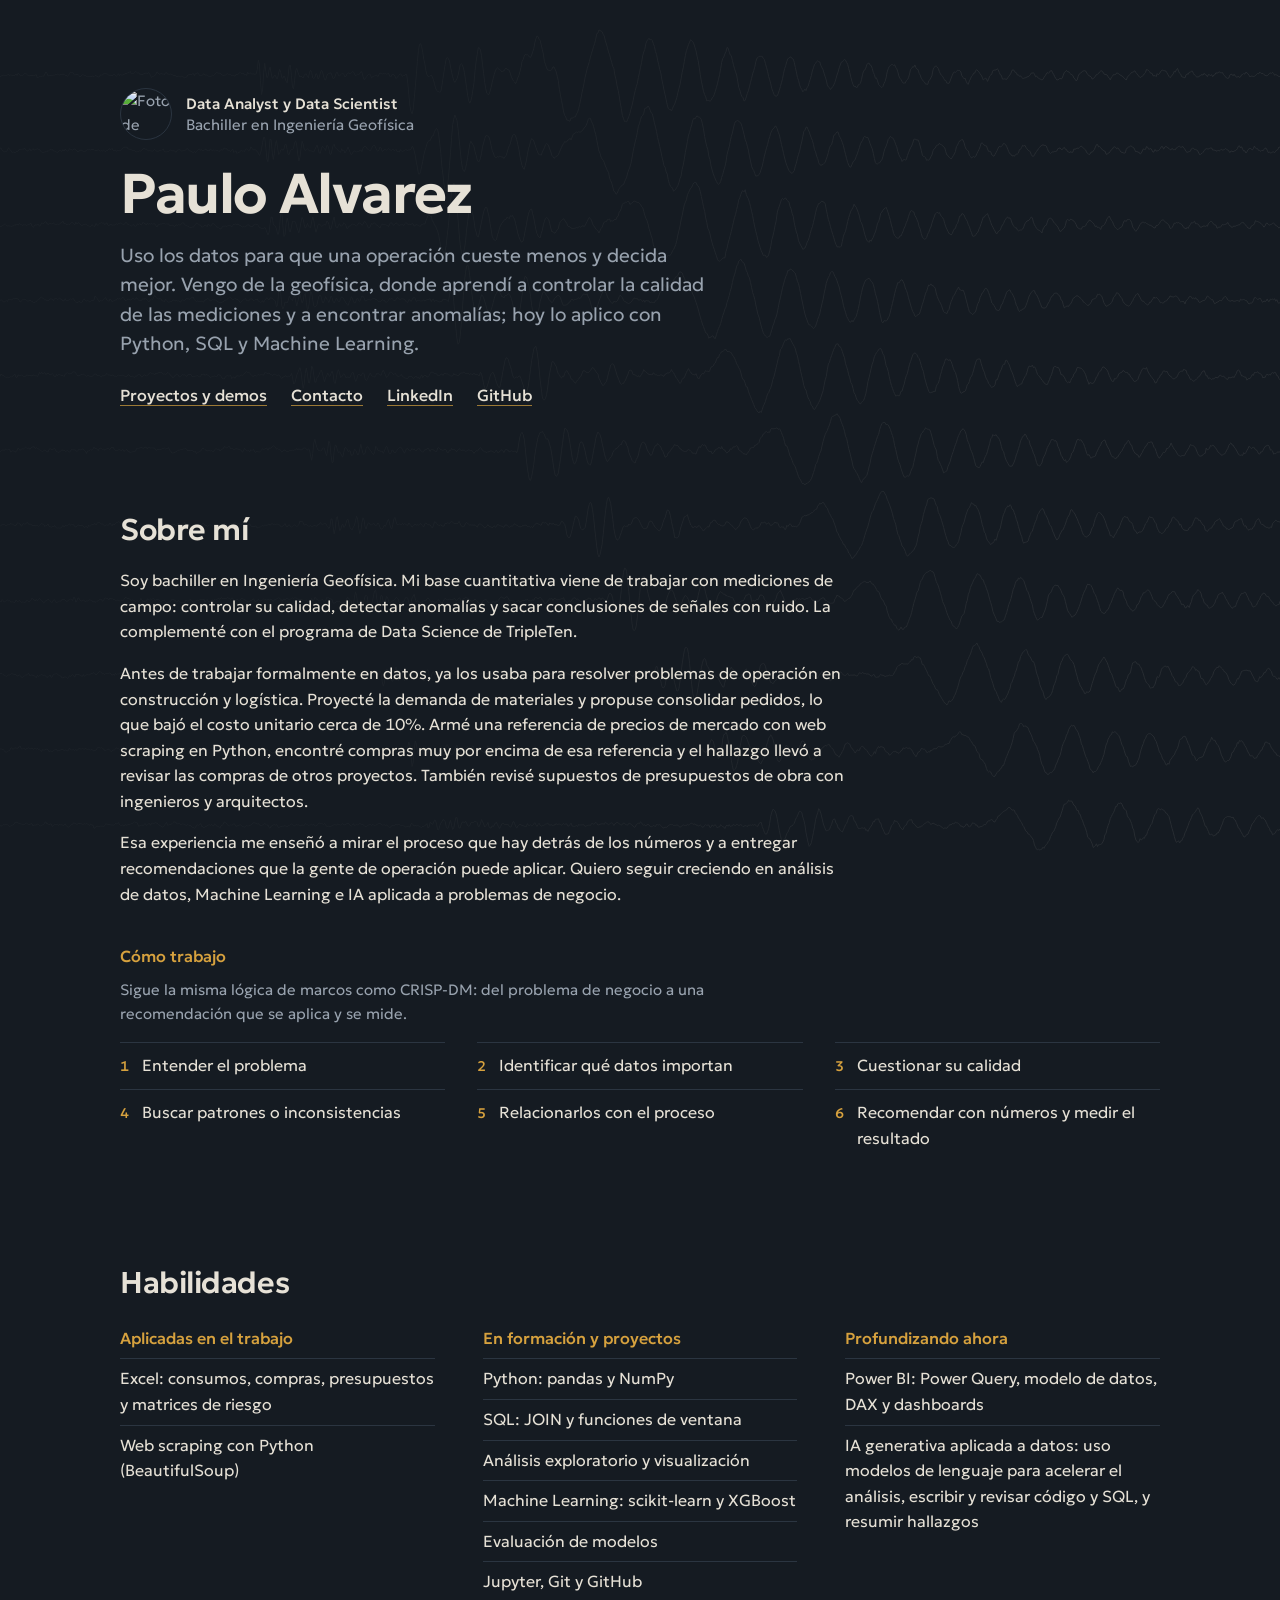
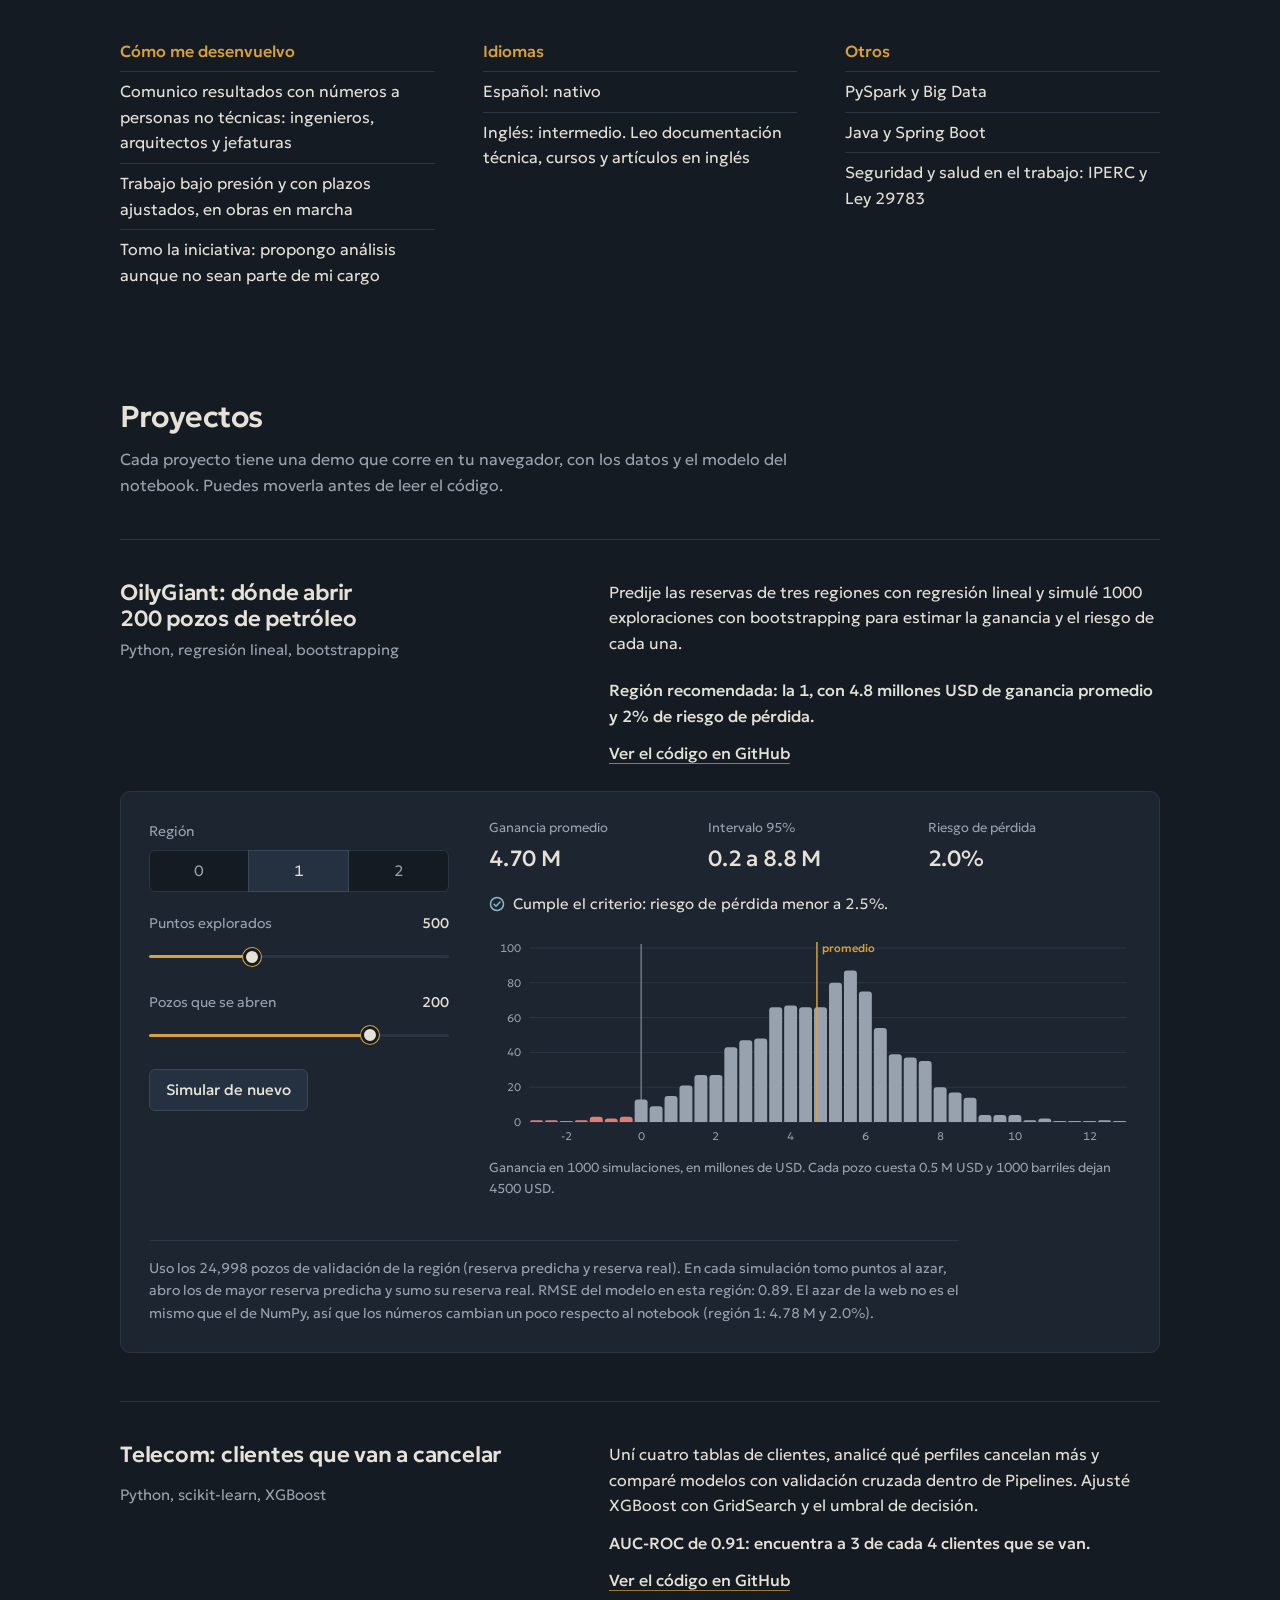
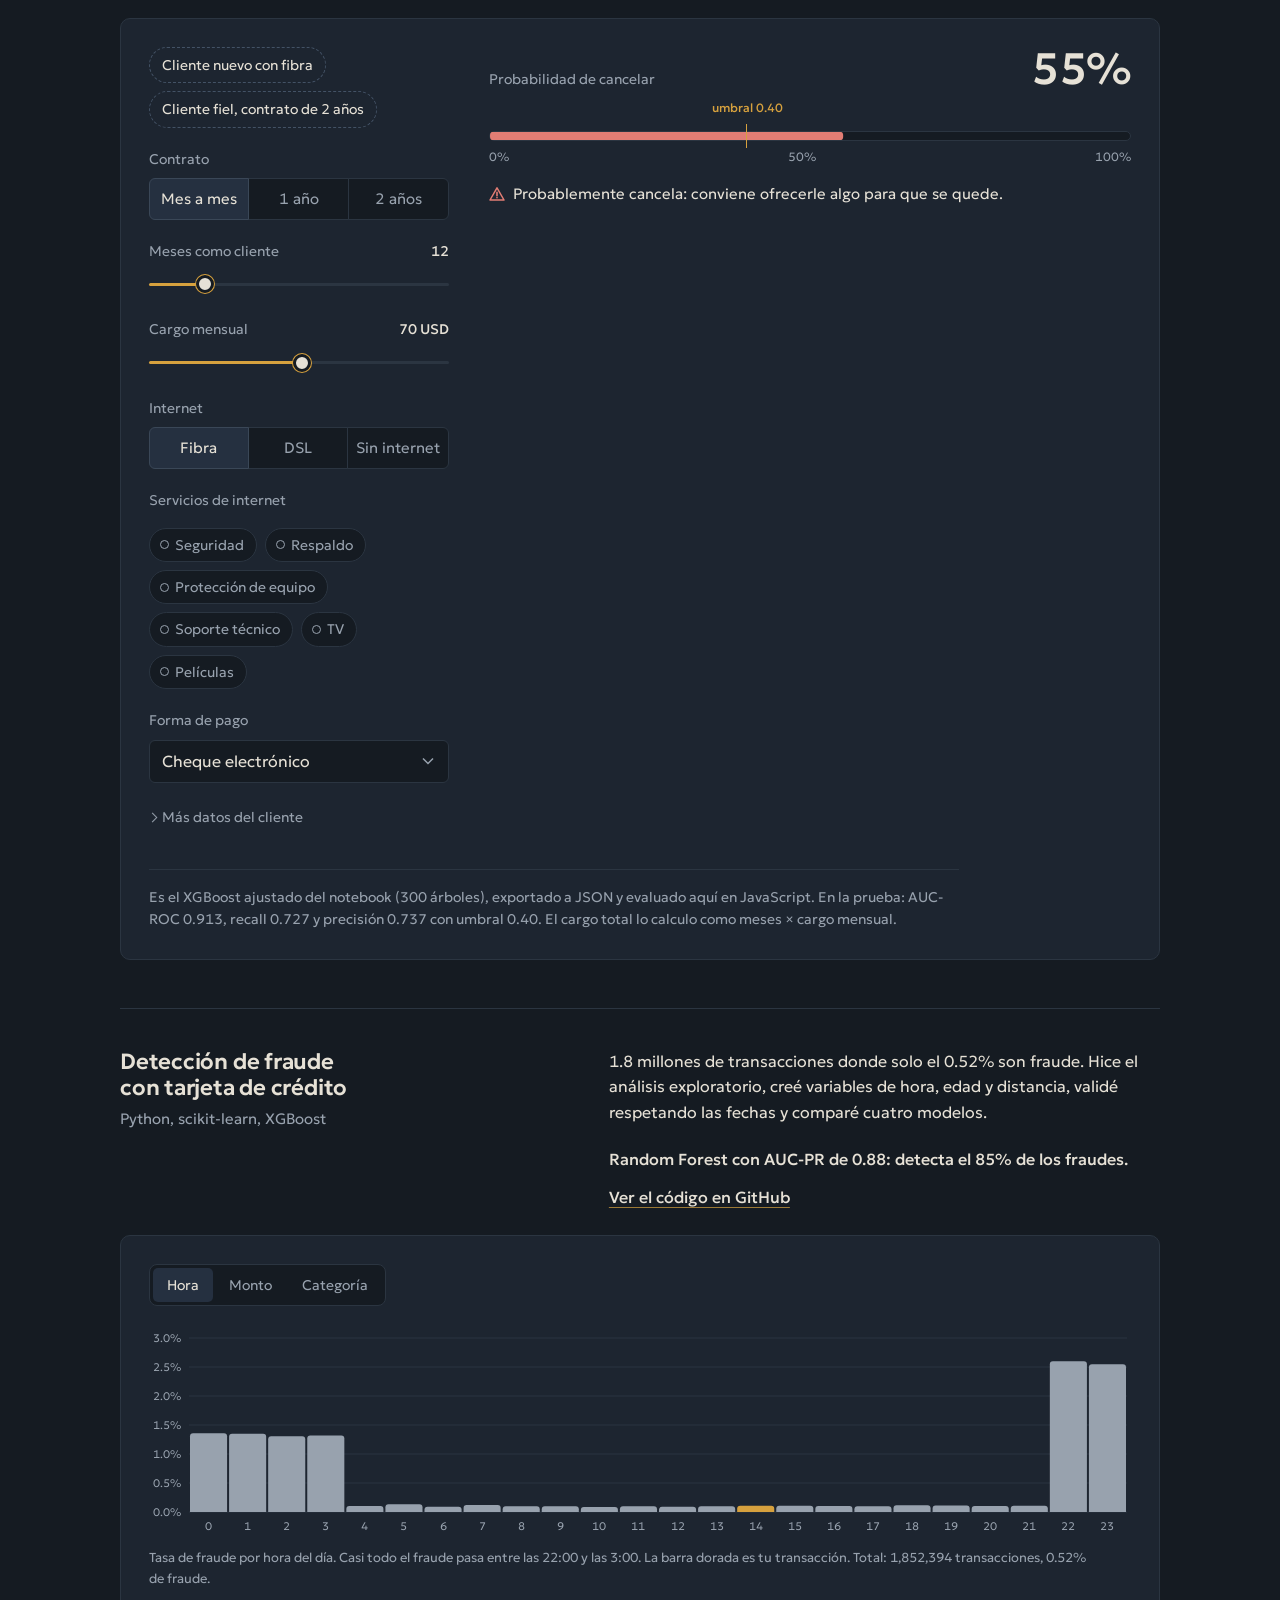
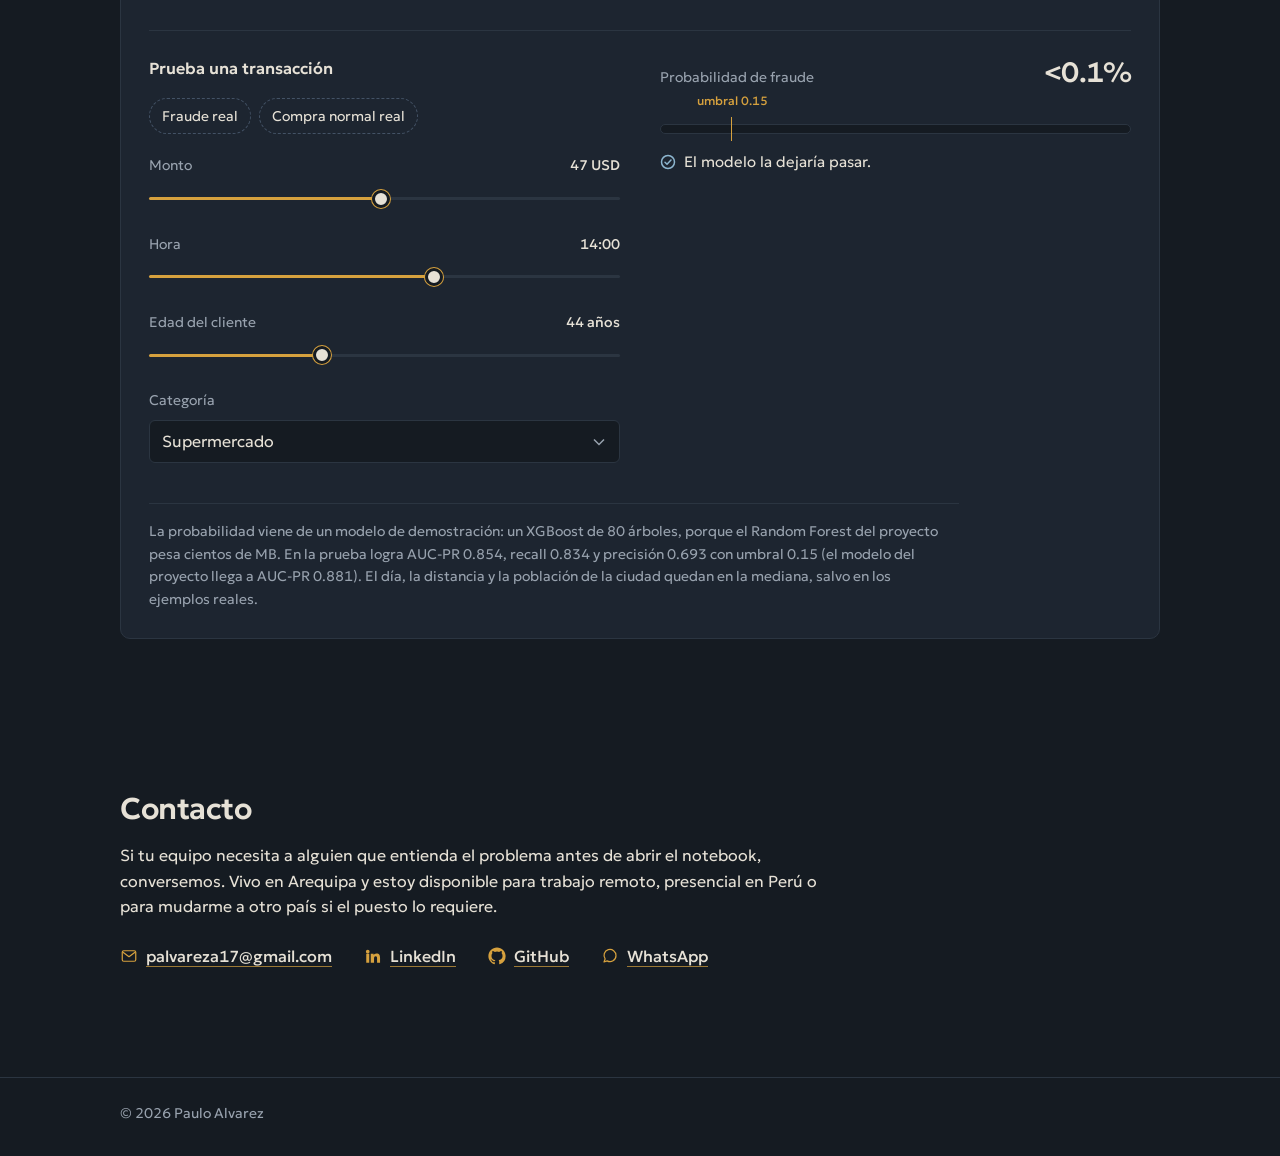
==== commit f67e6714: "Ajustar Sobre mí, habilidades y contacto * Objetivo abierto: datos, Machine Learning e IA aplicada a" ====
--- a/index.html
+++ b/index.html
@@ -40,15 +40,16 @@
       <h2 id="t-sobre-mi">Sobre mí</h2>
       <p>Soy bachiller en Ingeniería Geofísica. Mi base cuantitativa viene de trabajar con mediciones de campo: controlar su calidad, detectar anomalías y sacar conclusiones de señales con ruido. La complementé con el programa de Data Science de TripleTen.</p>
       <p>Antes de trabajar formalmente en datos, ya los usaba para resolver problemas de operación en construcción y logística. Proyecté la demanda de materiales y propuse consolidar pedidos, lo que bajó el costo unitario cerca de 10%. Armé una referencia de precios de mercado con web scraping en Python, encontré compras muy por encima de esa referencia y el hallazgo llevó a revisar las compras de otros proyectos. También revisé supuestos de presupuestos de obra con ingenieros y arquitectos.</p>
-      <p>Esa experiencia me enseñó a mirar el proceso que hay detrás de los números y a entregar recomendaciones que la gente de operación puede aplicar. A largo plazo quiero combinar datos e IA con las geociencias.</p>
+      <p>Esa experiencia me enseñó a mirar el proceso que hay detrás de los números y a entregar recomendaciones que la gente de operación puede aplicar. Quiero seguir creciendo en análisis de datos, Machine Learning e IA aplicada a problemas de negocio.</p>
       <h3 class="subhead">Cómo trabajo</h3>
+      <p class="steps-note">Sigue la misma lógica de marcos como CRISP-DM: del problema de negocio a una recomendación que se aplica y se mide.</p>
       <ol class="steps">
         <li>Entender el problema</li>
         <li>Identificar qué datos importan</li>
         <li>Cuestionar su calidad</li>
         <li>Buscar patrones o inconsistencias</li>
         <li>Relacionarlos con el proceso</li>
-        <li>Comunicar una recomendación con números</li>
+        <li>Recomendar con números y medir el resultado</li>
       </ol>
     </section>
 
@@ -74,19 +75,36 @@
           </ul>
         </div>
         <div>
-          <h3>Formación complementaria</h3>
+          <h3>Profundizando ahora</h3>
+          <ul>
+            <li>Power BI: Power Query, modelo de datos, DAX y dashboards</li>
+            <li>IA generativa aplicada a datos: uso modelos de lenguaje para acelerar el análisis, escribir y revisar código y SQL, y resumir hallazgos</li>
+          </ul>
+        </div>
+        <div>
+          <h3>Cómo me desenvuelvo</h3>
+          <ul>
+            <li>Comunico resultados con números a personas no técnicas: ingenieros, arquitectos y jefaturas</li>
+            <li>Trabajo bajo presión y con plazos ajustados, en obras en marcha</li>
+            <li>Tomo la iniciativa: propongo análisis aunque no sean parte de mi cargo</li>
+          </ul>
+        </div>
+        <div>
+          <h3>Idiomas</h3>
+          <ul>
+            <li>Español: nativo</li>
+            <li>Inglés: intermedio. Leo documentación técnica, cursos y artículos en inglés</li>
+          </ul>
+        </div>
+        <div>
+          <h3>Otros</h3>
           <ul>
             <li>PySpark y Big Data</li>
-            <li>Power BI</li>
-          </ul>
-          <h3 class="skills-later">Otros</h3>
-          <ul>
             <li>Java y Spring Boot</li>
             <li>Seguridad y salud en el trabajo: IPERC y Ley 29783</li>
           </ul>
         </div>
       </div>
-      <p class="learning">Idiomas: español nativo e inglés intermedio, sobre todo en lectura técnica.</p>
     </section>
 
     <section id="proyectos" aria-labelledby="t-proyectos">
@@ -288,7 +306,7 @@
 
     <section id="contacto" class="contact" aria-labelledby="t-contacto">
       <h2 id="t-contacto">Contacto</h2>
-      <p>Si tu equipo necesita a alguien que entienda el problema antes de abrir el notebook, conversemos. Vivo en Arequipa y estoy disponible para trabajo remoto o presencial en Perú.</p>
+      <p>Si tu equipo necesita a alguien que entienda el problema antes de abrir el notebook, conversemos. Vivo en Arequipa y estoy disponible para trabajo remoto, presencial en Perú o para mudarme a otro país si el puesto lo requiere.</p>
       <ul class="contact-list">
         <li>
           <a href="mailto:palvareza17@gmail.com">
--- a/css/site.css
+++ b/css/site.css
@@ -543,15 +543,15 @@
 .skills {
   display: grid;
   grid-template-columns: repeat(3, minmax(0, 1fr));
-  gap: 2rem 3rem;
+  gap: 2.5rem 3rem;
   margin-top: 1.75rem;
 }
 .skills h3 { margin: 0 0 .625rem; font-size: 1rem; color: var(--ochre); font-weight: 500; }
 .skills ul { margin: 0; padding: 0; list-style: none; }
 .skills li { padding: .4375rem 0; border-top: 1px solid var(--line); }
-.skills h3.skills-later { margin-top: 1.75rem; }
 .learning { margin: 2rem 0 0; color: var(--rock); max-width: var(--measure); }
 
+.about .steps-note { margin: -.25rem 0 1rem; color: var(--rock); font-size: .9375rem; }
 .subhead { margin: 2.5rem 0 1rem; font-size: 1rem; font-weight: 500; color: var(--ochre); }
 
 /* Cómo trabajo: es una secuencia real, por eso va numerada */
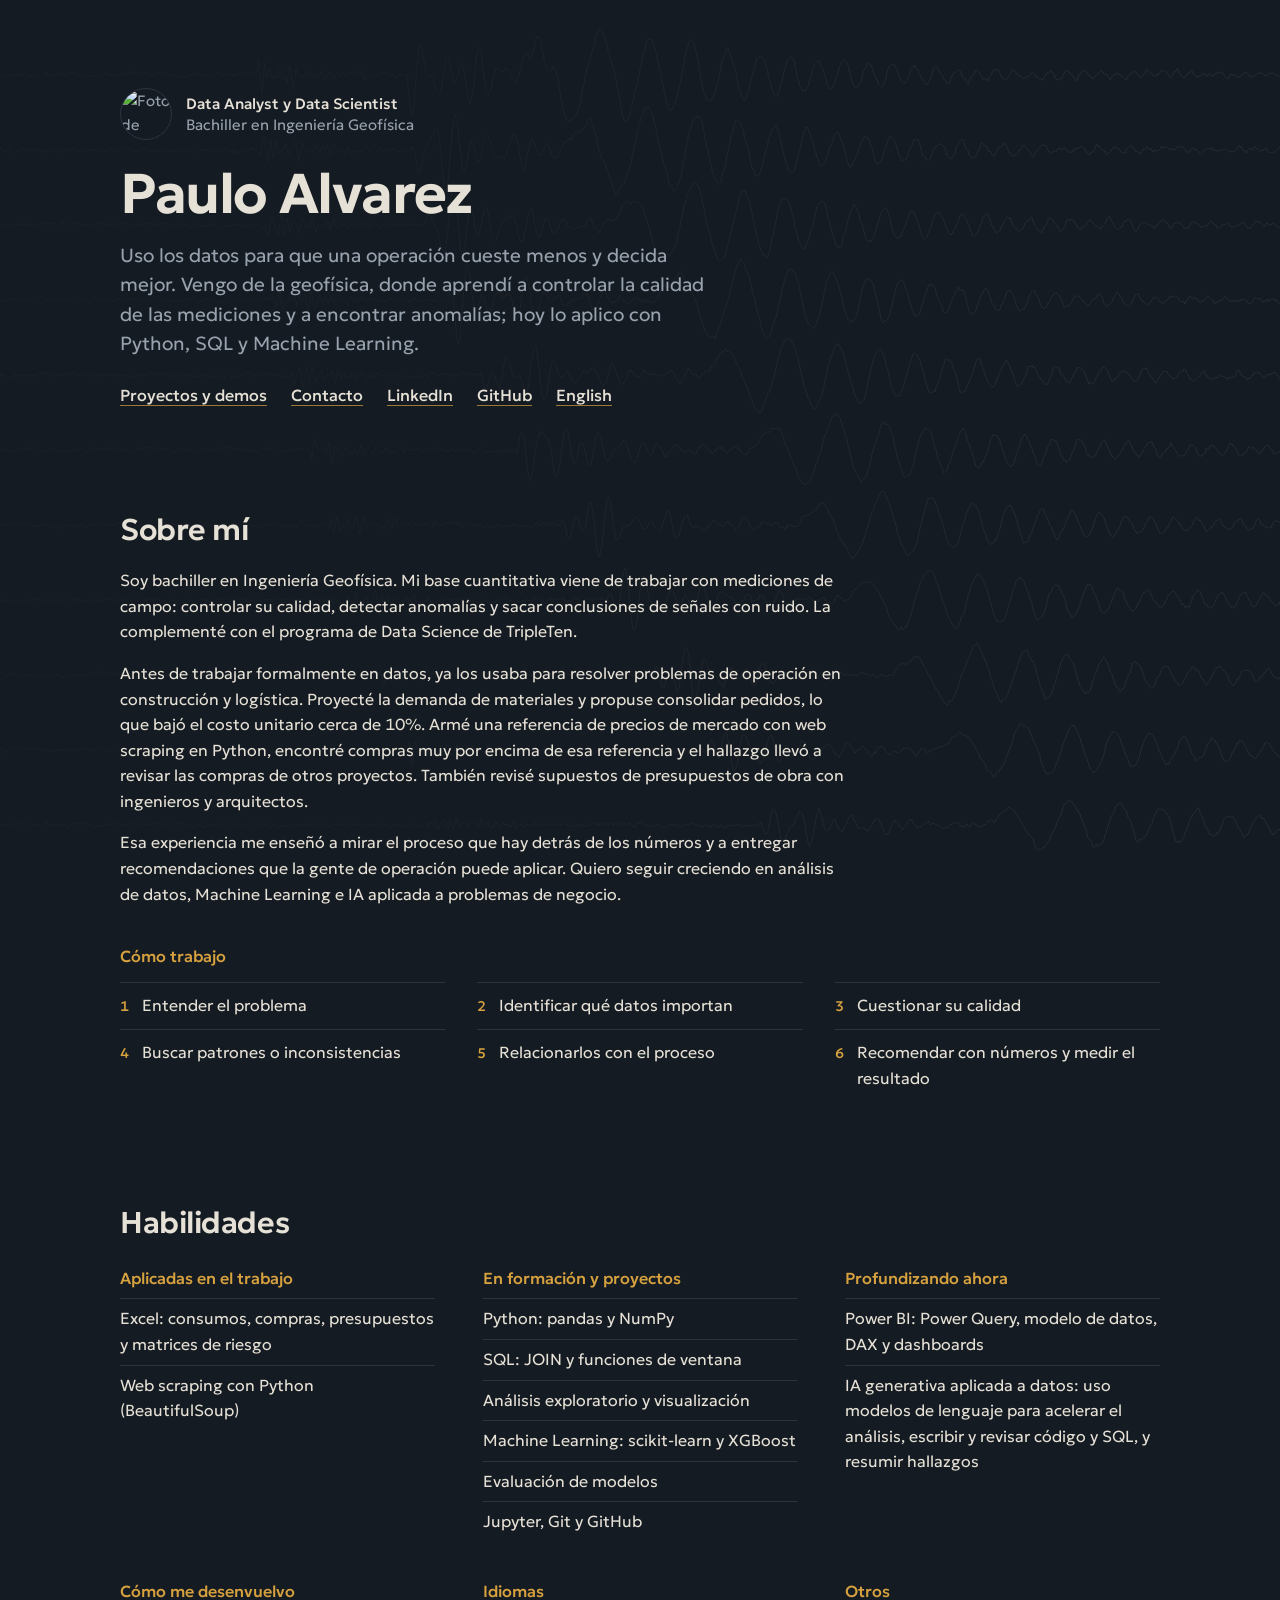
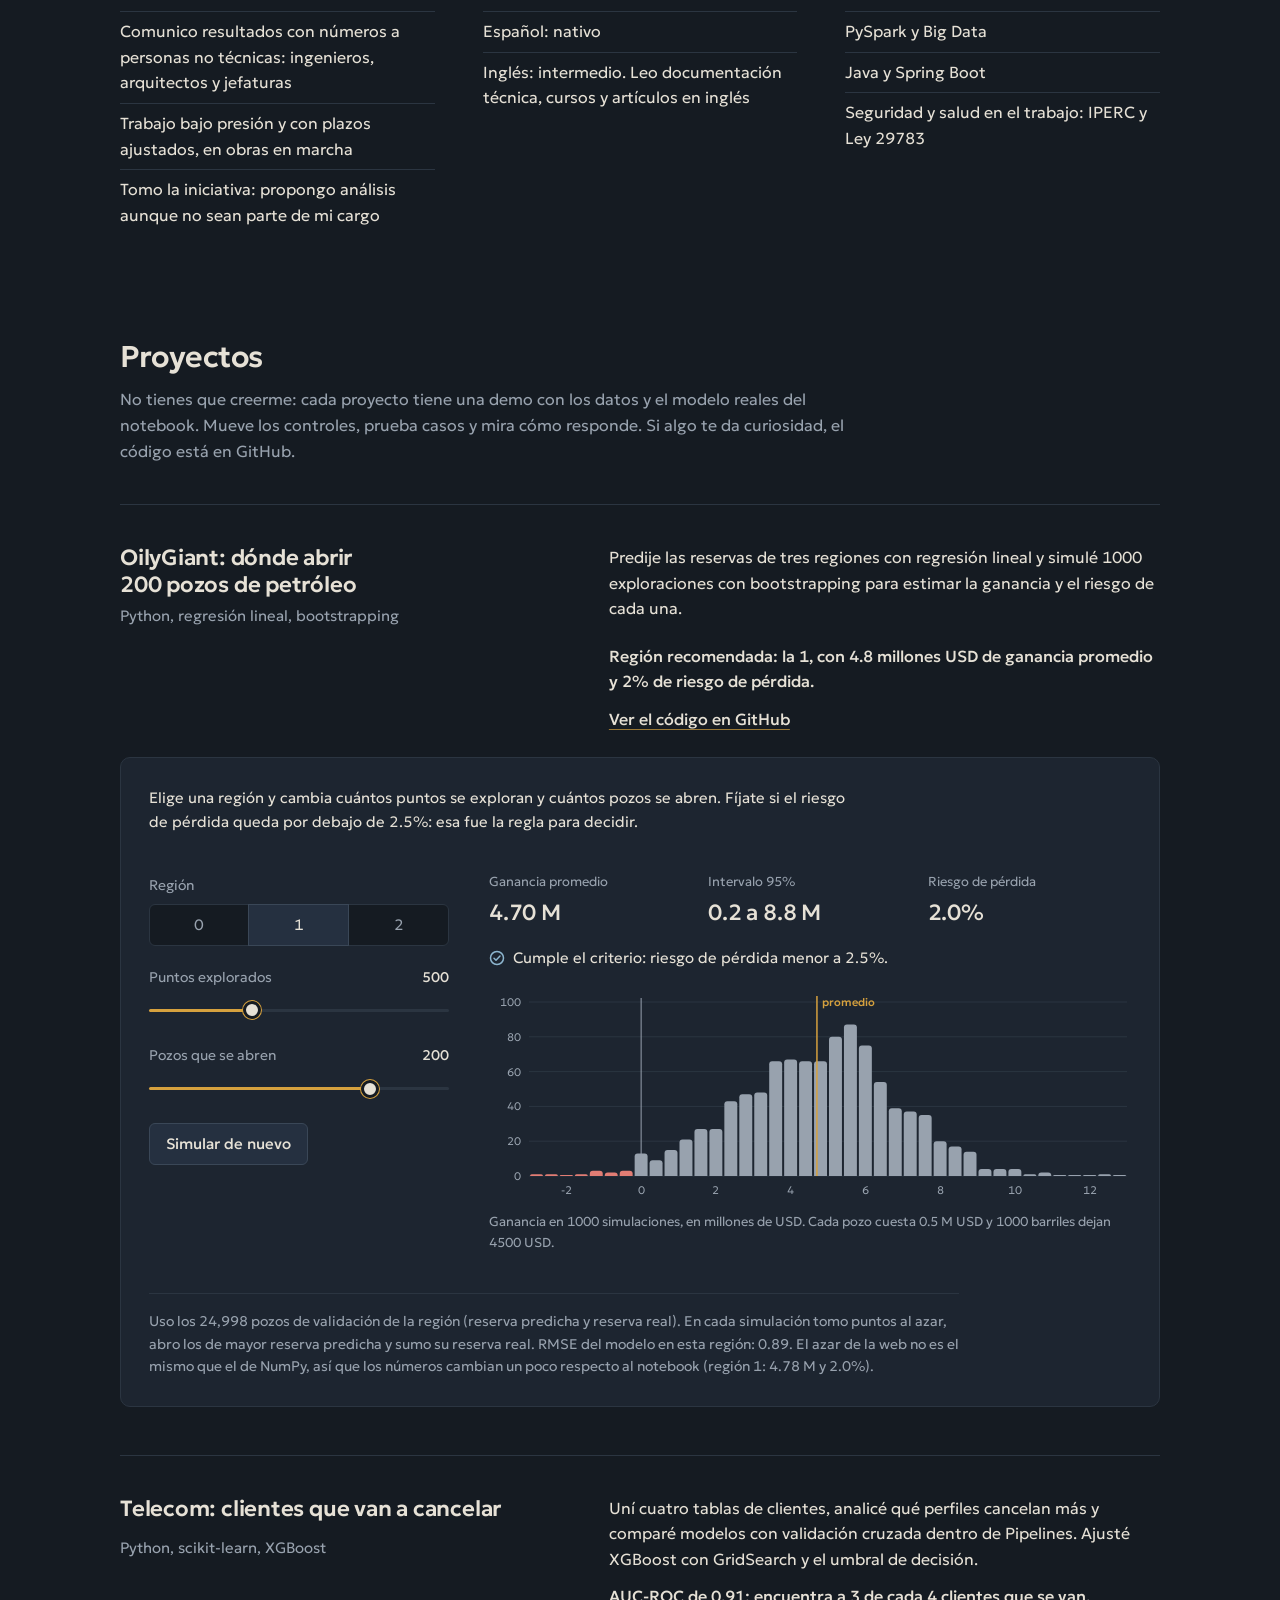
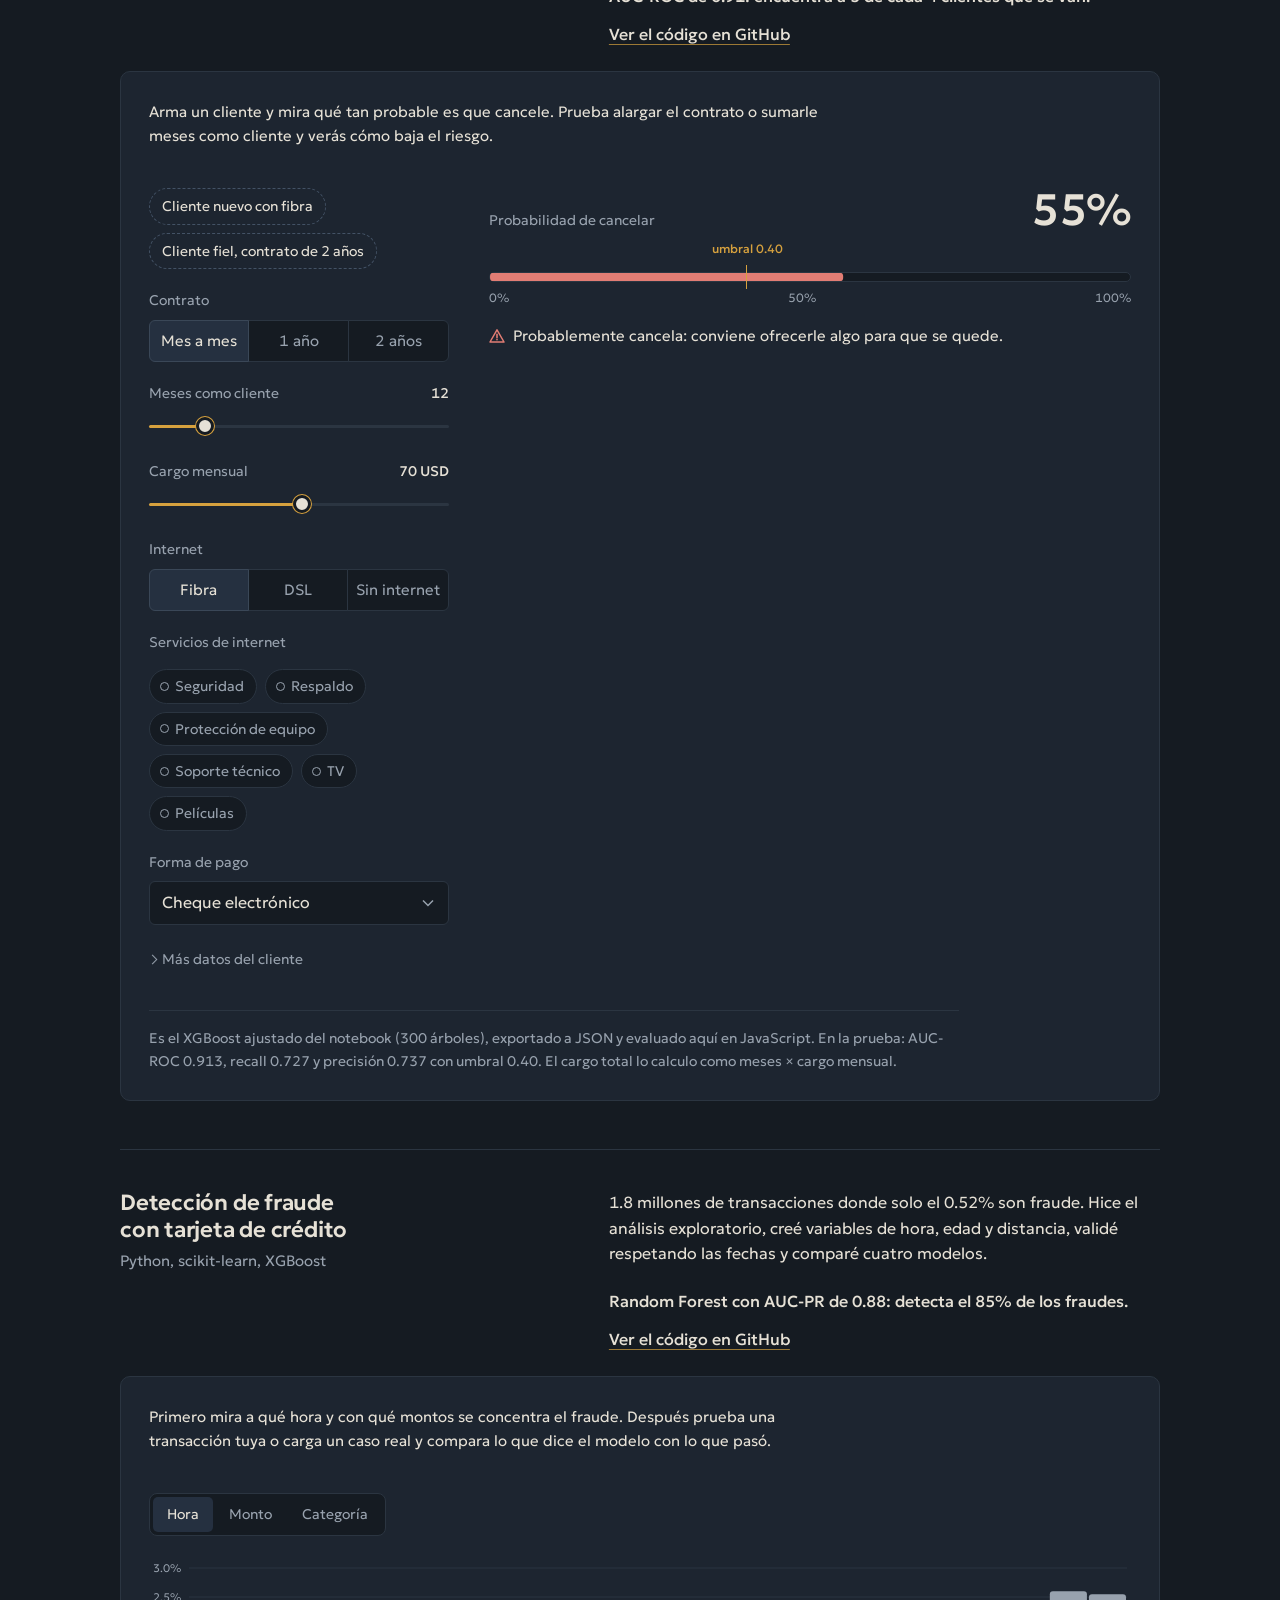
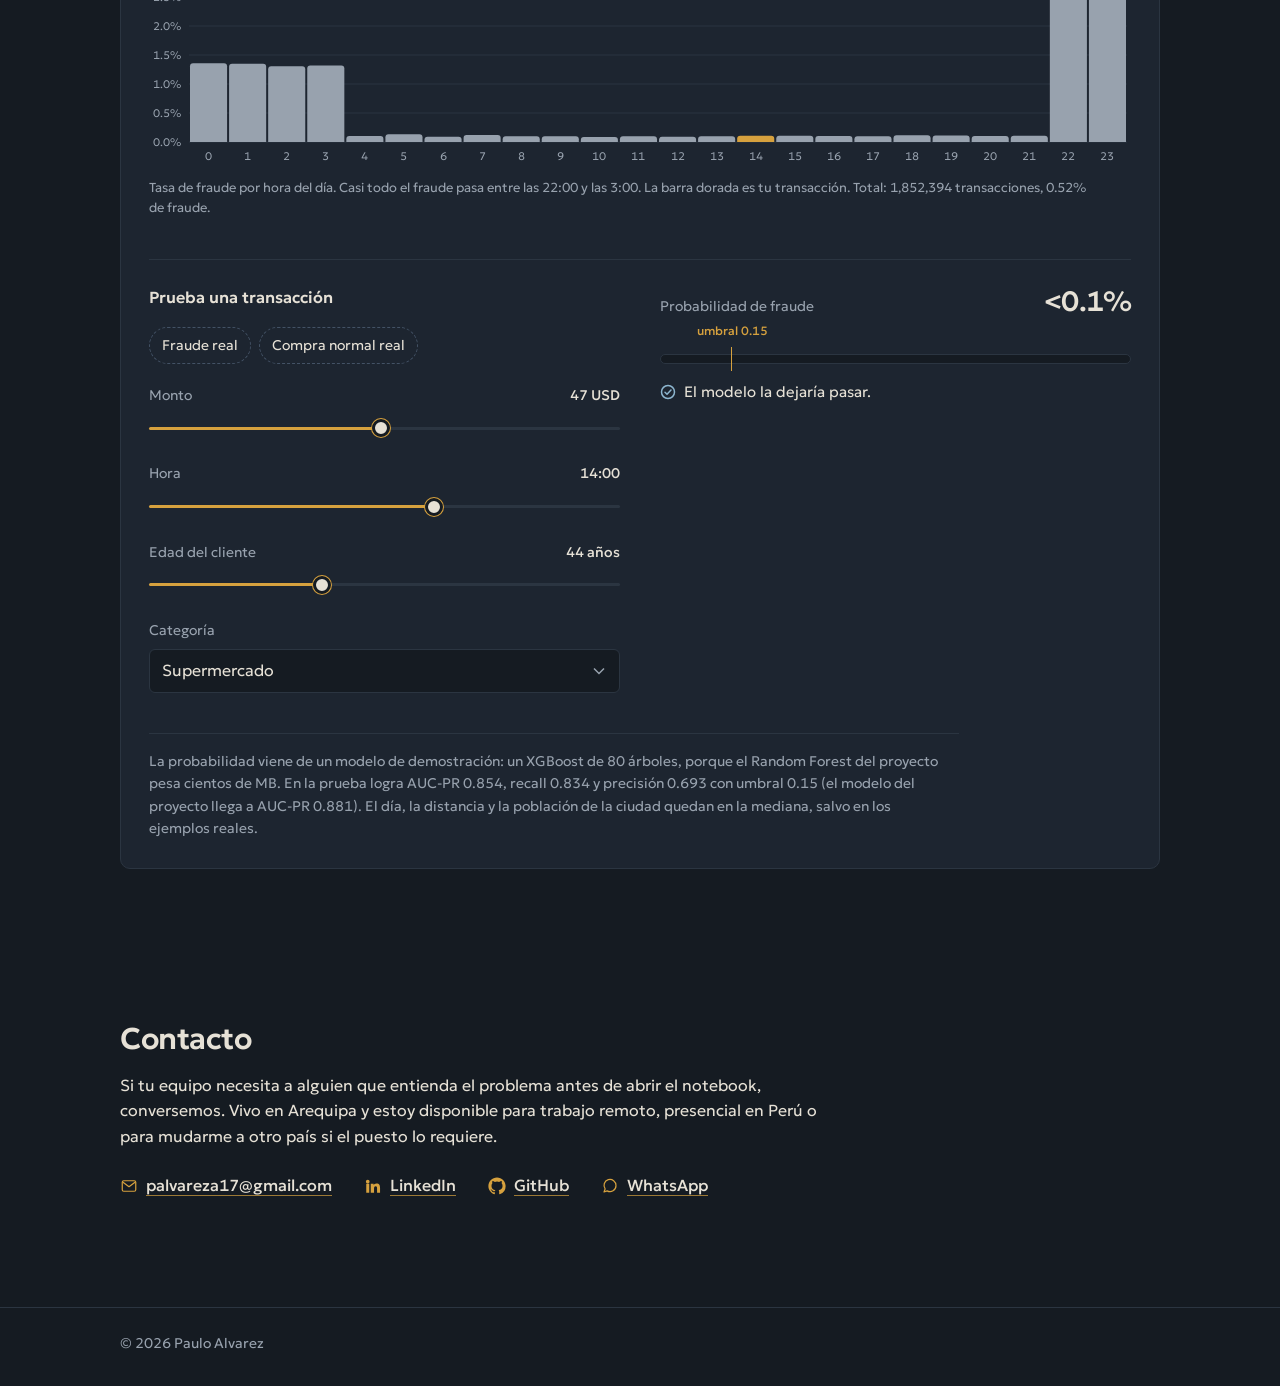
==== commit 7319ec57: "Agregar la versión en inglés y textos más cercanos en las demos * Página en inglés en /en/ con enlac" ====
--- a/index.html
+++ b/index.html
@@ -7,6 +7,8 @@
   <meta name="color-scheme" content="dark">
   <meta name="theme-color" content="#151B22">
   <title>Paulo Alvarez | Data Scientist</title>
+  <link rel="alternate" hreflang="es" href="https://dixonpa.github.io/">
+  <link rel="alternate" hreflang="en" href="https://dixonpa.github.io/en/">
   <link rel="preconnect" href="https://fonts.googleapis.com">
   <link rel="preconnect" href="https://fonts.gstatic.com" crossorigin>
   <link href="https://fonts.googleapis.com/css2?family=Geologica:wght@300..700&display=swap" rel="stylesheet">
@@ -31,6 +33,7 @@
         <li><a href="#contacto">Contacto</a></li>
         <li><a href="https://www.linkedin.com/in/paulocealva">LinkedIn</a></li>
         <li><a href="https://github.com/dixonpa">GitHub</a></li>
+        <li><a href="en/" hreflang="en" lang="en">English</a></li>
       </ul>
     </div>
   </header>
@@ -42,7 +45,6 @@
       <p>Antes de trabajar formalmente en datos, ya los usaba para resolver problemas de operación en construcción y logística. Proyecté la demanda de materiales y propuse consolidar pedidos, lo que bajó el costo unitario cerca de 10%. Armé una referencia de precios de mercado con web scraping en Python, encontré compras muy por encima de esa referencia y el hallazgo llevó a revisar las compras de otros proyectos. También revisé supuestos de presupuestos de obra con ingenieros y arquitectos.</p>
       <p>Esa experiencia me enseñó a mirar el proceso que hay detrás de los números y a entregar recomendaciones que la gente de operación puede aplicar. Quiero seguir creciendo en análisis de datos, Machine Learning e IA aplicada a problemas de negocio.</p>
       <h3 class="subhead">Cómo trabajo</h3>
-      <p class="steps-note">Sigue la misma lógica de marcos como CRISP-DM: del problema de negocio a una recomendación que se aplica y se mide.</p>
       <ol class="steps">
         <li>Entender el problema</li>
         <li>Identificar qué datos importan</li>
@@ -109,7 +111,7 @@
 
     <section id="proyectos" aria-labelledby="t-proyectos">
       <h2 id="t-proyectos">Proyectos</h2>
-      <p class="section-lead">Cada proyecto tiene una demo que corre en tu navegador, con los datos y el modelo del notebook. Puedes moverla antes de leer el código.</p>
+      <p class="section-lead">No tienes que creerme: cada proyecto tiene una demo con los datos y el modelo reales del notebook. Mueve los controles, prueba casos y mira cómo responde. Si algo te da curiosidad, el código está en GitHub.</p>
 
       <article class="project" id="oilygiant" aria-labelledby="t-oily">
         <div class="project-text">
@@ -121,6 +123,7 @@
         </div>
 
         <div class="demo" data-demo="oilygiant" aria-busy="true">
+          <p class="demo-hint">Elige una región y cambia cuántos puntos se exploran y cuántos pozos se abren. Fíjate si el riesgo de pérdida queda por debajo de 2.5%: esa fue la regla para decidir.</p>
           <div class="demo-controls">
             <fieldset class="seg" data-input="region">
               <legend>Región</legend>
@@ -163,6 +166,7 @@
         </div>
 
         <div class="demo" data-demo="telecom" aria-busy="true">
+          <p class="demo-hint">Arma un cliente y mira qué tan probable es que cancele. Prueba alargar el contrato o sumarle meses como cliente y verás cómo baja el riesgo.</p>
           <div class="demo-controls">
             <div class="presets" role="group" aria-label="Ejemplos">
               <button type="button" class="chip" data-preset="risky">Cliente nuevo con fibra</button>
@@ -251,6 +255,7 @@
         </div>
 
         <div class="demo demo-fraud" data-demo="fraud" aria-busy="true">
+          <p class="demo-hint">Primero mira a qué hora y con qué montos se concentra el fraude. Después prueba una transacción tuya o carga un caso real y compara lo que dice el modelo con lo que pasó.</p>
           <div class="demo-charts">
             <div class="tabs" role="tablist" aria-label="Tasa de fraude por">
               <button type="button" role="tab" aria-selected="true" data-tab="hour">Hora</button>
@@ -301,8 +306,6 @@
         </div>
       </article>
     </section>
-
-
 
     <section id="contacto" class="contact" aria-labelledby="t-contacto">
       <h2 id="t-contacto">Contacto</h2>
--- a/css/site.css
+++ b/css/site.css
@@ -252,6 +252,14 @@
 .probe-inputs { display: grid; gap: 1.25rem; align-content: start; }
 .probe-result { align-self: start; }
 
+.demo-hint {
+  grid-column: 1 / -1;
+  margin: 0;
+  max-width: 70ch;
+  font-size: .9375rem;
+  color: var(--bone);
+}
+
 .demo-foot {
   grid-column: 1 / -1;
   margin: 0;
@@ -551,7 +559,6 @@
 .skills li { padding: .4375rem 0; border-top: 1px solid var(--line); }
 .learning { margin: 2rem 0 0; color: var(--rock); max-width: var(--measure); }
 
-.about .steps-note { margin: -.25rem 0 1rem; color: var(--rock); font-size: .9375rem; }
 .subhead { margin: 2.5rem 0 1rem; font-size: 1rem; font-weight: 500; color: var(--ochre); }
 
 /* Cómo trabajo: es una secuencia real, por eso va numerada */
@@ -634,5 +641,5 @@
   [data-demo="telecom"] .demo-output .meter { margin-top: .875rem; }
   [data-demo="telecom"] .meter .pick span { top: auto; bottom: -1.5rem; }
   [data-demo="telecom"] .meter-scale { display: none; }
-  [data-demo="telecom"] .verdict { margin-top: 1.625rem; font-size: .875rem; }
-}
+  [data-demo="telecom"] .verdict { margin-top: 2.125rem; font-size: .875rem; }
+}
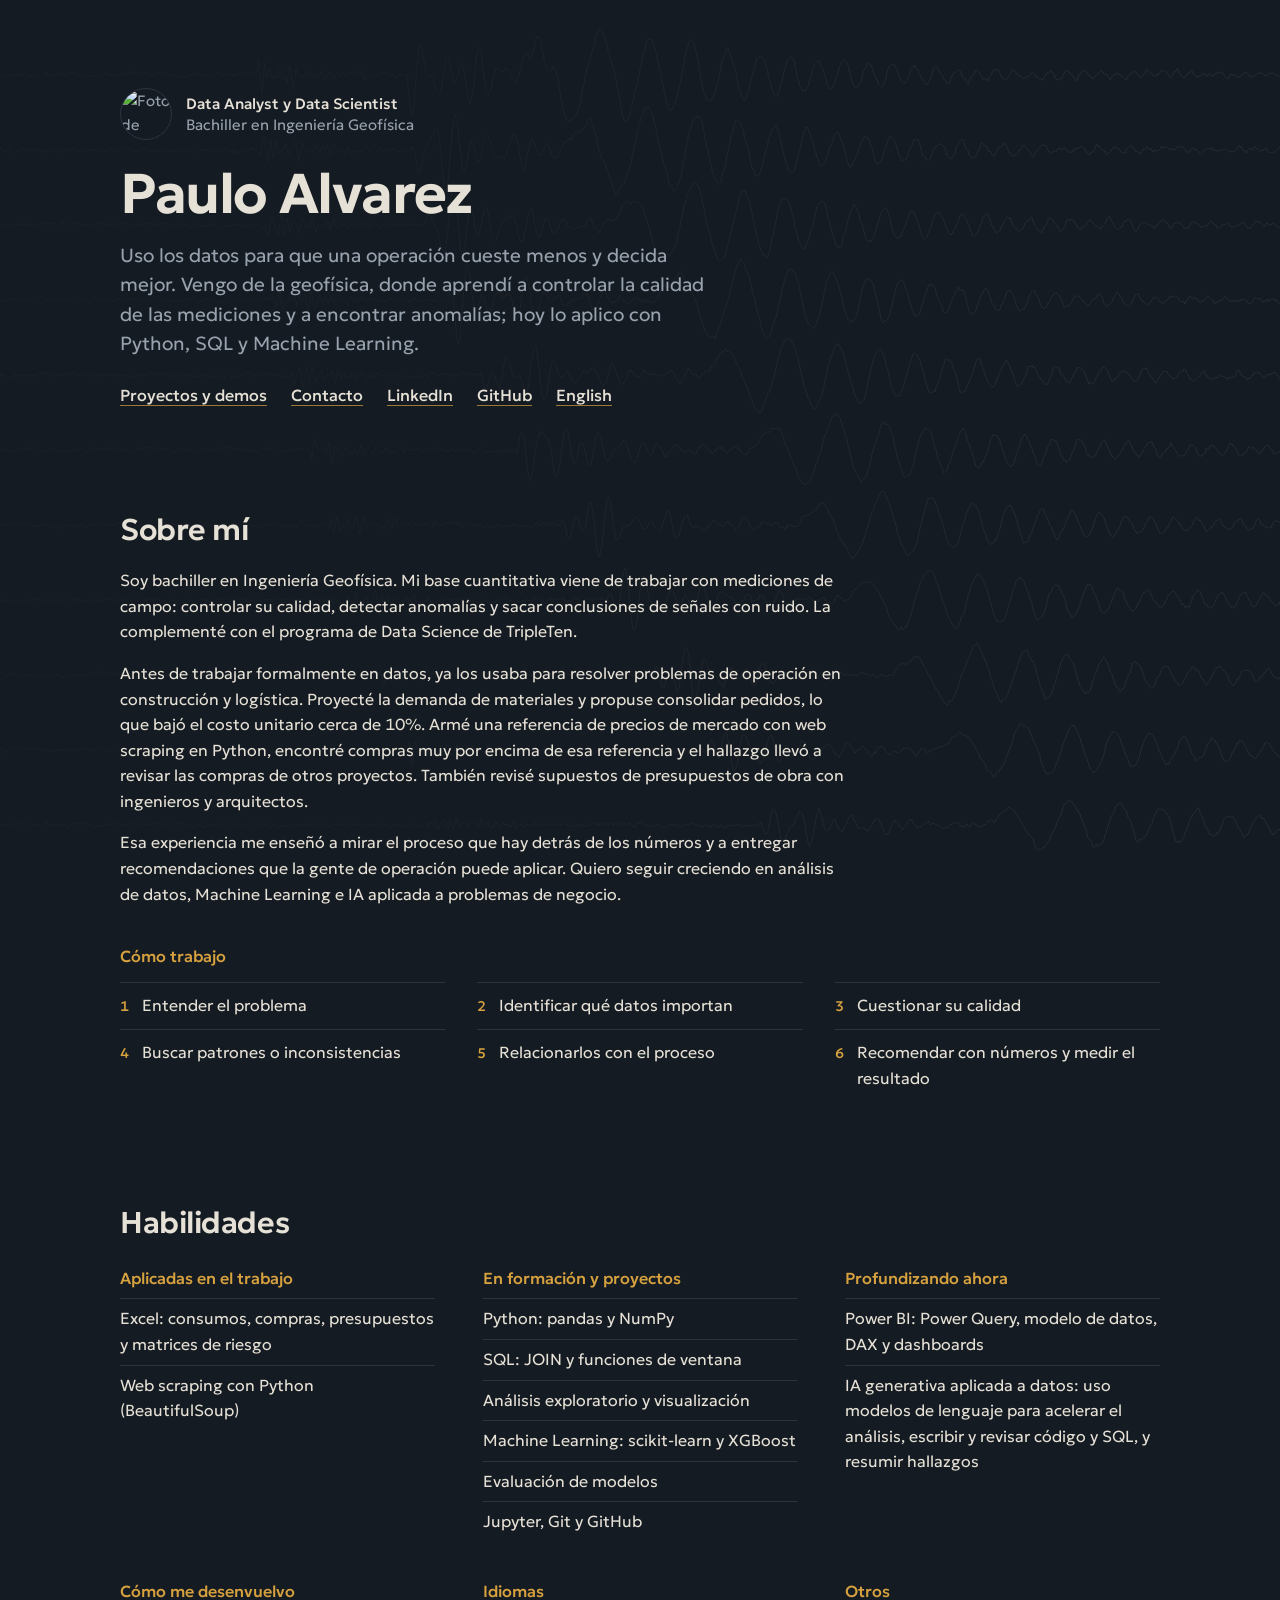
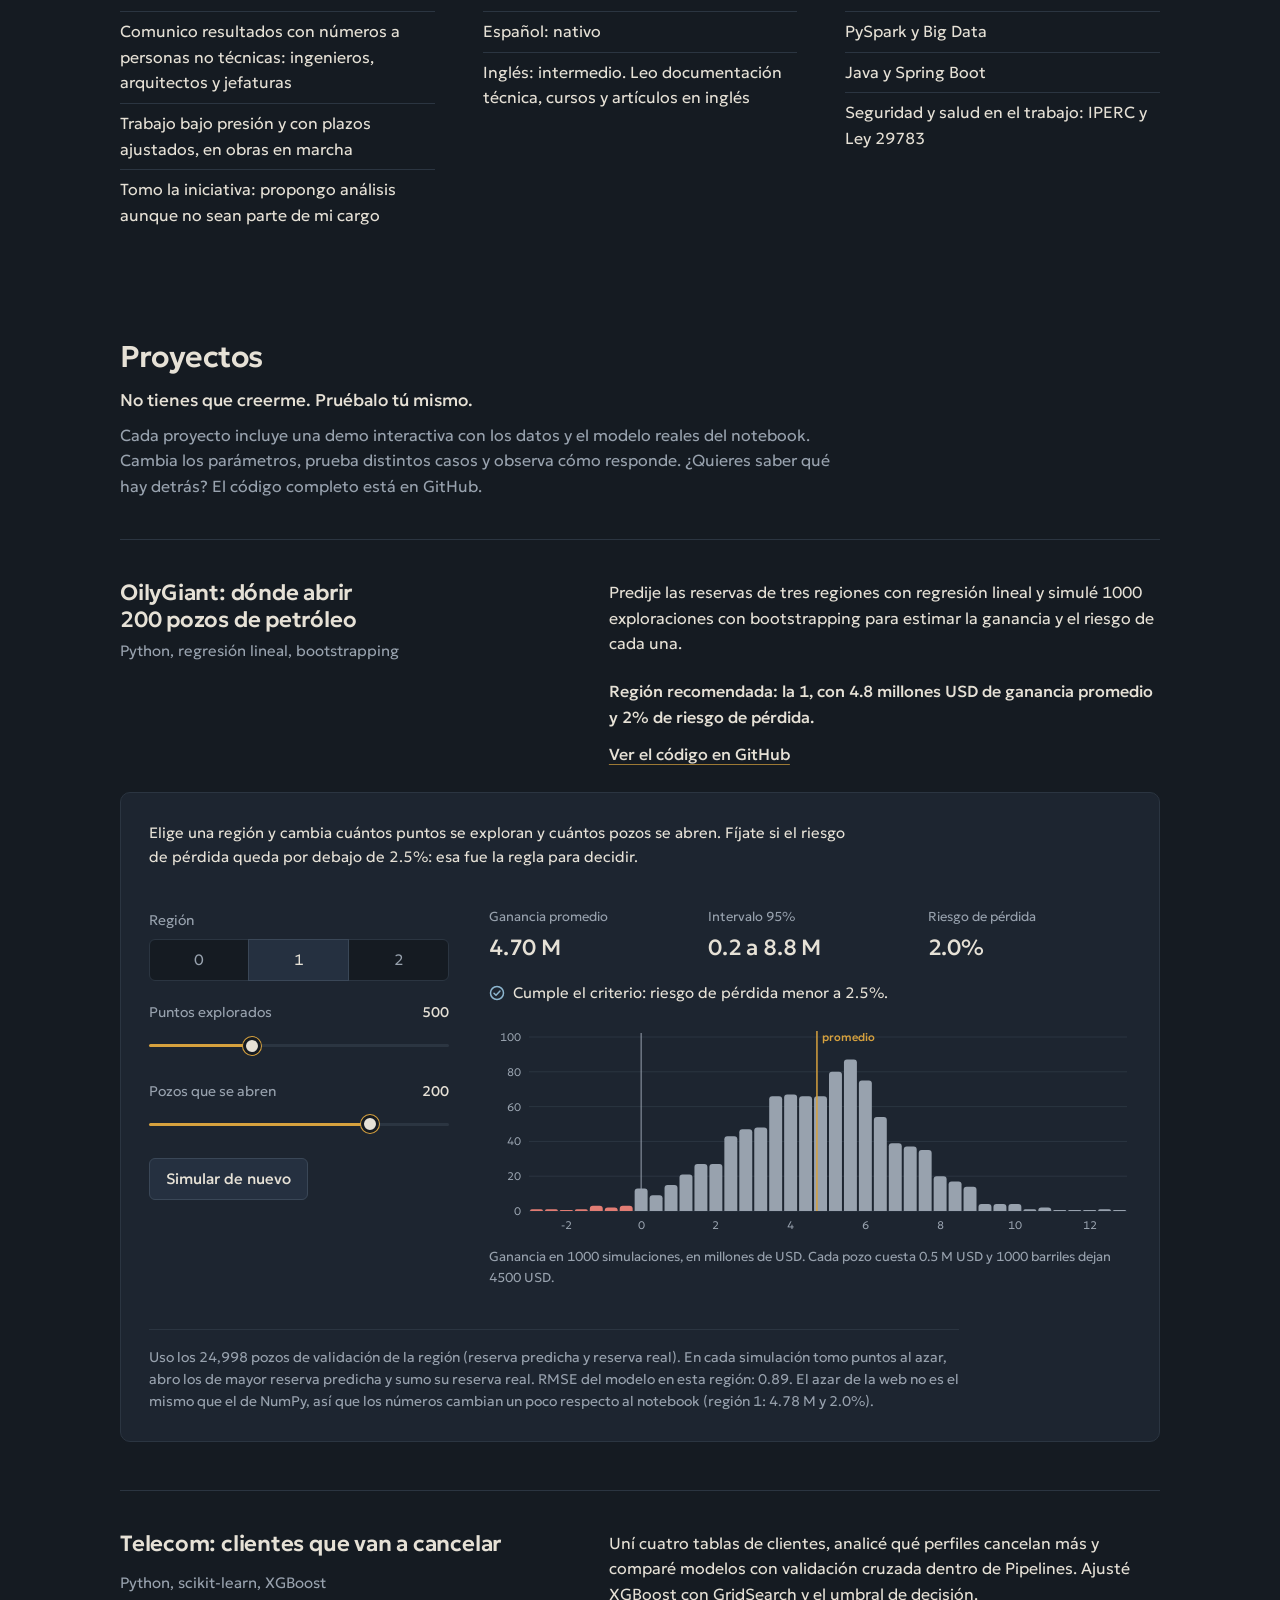
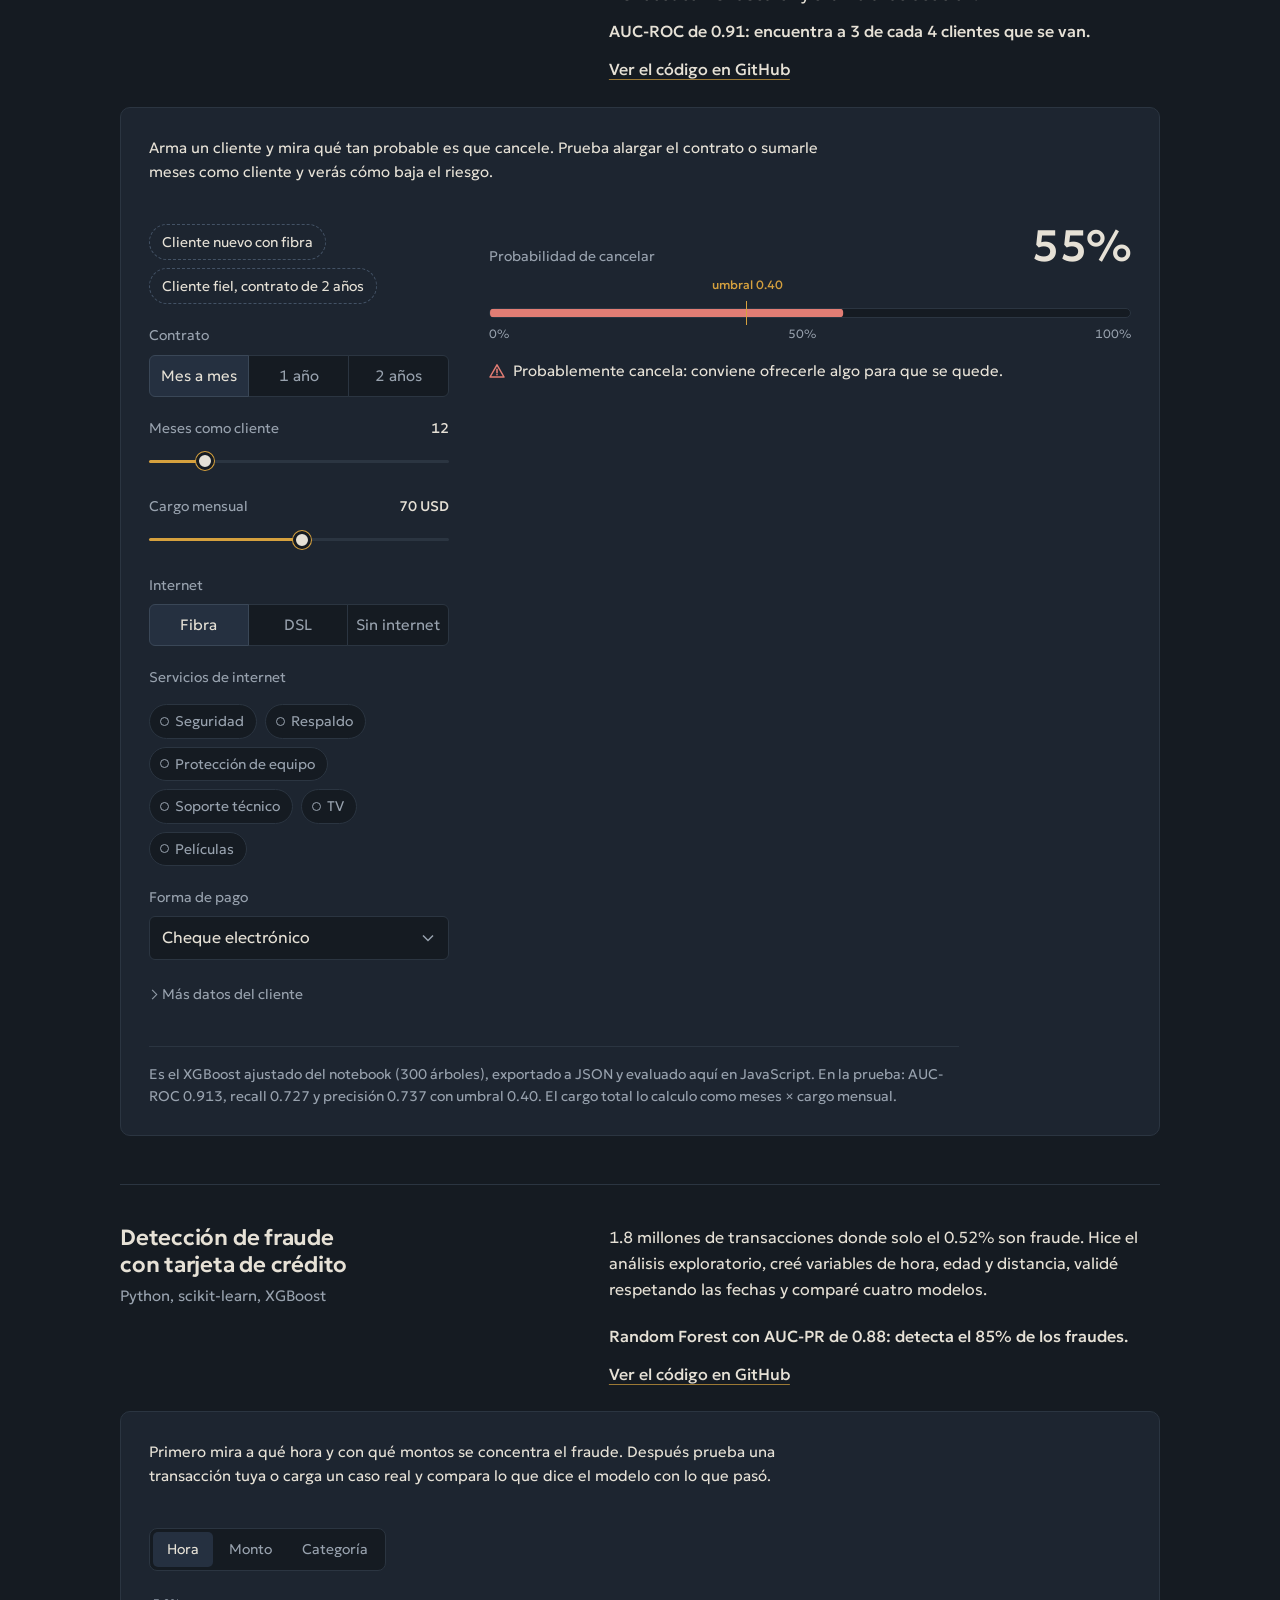
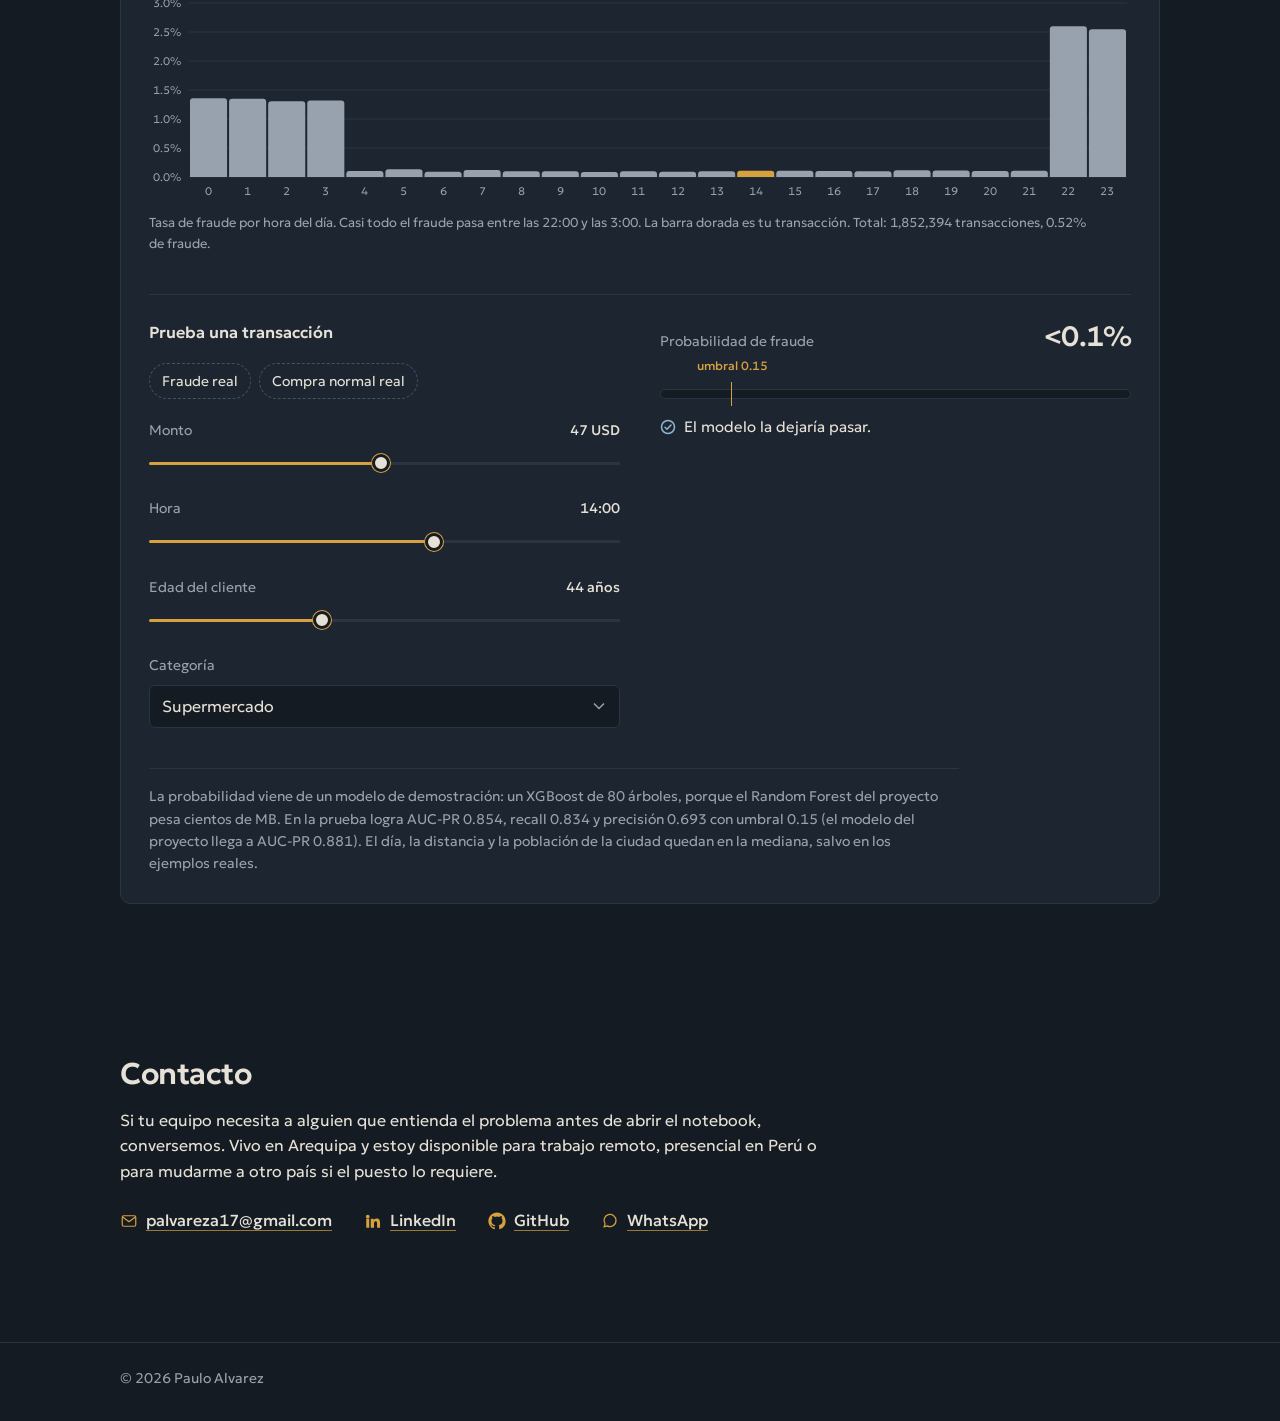
==== commit 0d44f85c: "Cambiar la introducción de la sección de proyectos" ====
--- a/index.html
+++ b/index.html
@@ -111,7 +111,8 @@
 
     <section id="proyectos" aria-labelledby="t-proyectos">
       <h2 id="t-proyectos">Proyectos</h2>
-      <p class="section-lead">No tienes que creerme: cada proyecto tiene una demo con los datos y el modelo reales del notebook. Mueve los controles, prueba casos y mira cómo responde. Si algo te da curiosidad, el código está en GitHub.</p>
+      <p class="section-hook">No tienes que creerme. Pruébalo tú mismo.</p>
+      <p class="section-lead">Cada proyecto incluye una demo interactiva con los datos y el modelo reales del notebook. Cambia los parámetros, prueba distintos casos y observa cómo responde. ¿Quieres saber qué hay detrás? El código completo está en GitHub.</p>
 
       <article class="project" id="oilygiant" aria-labelledby="t-oily">
         <div class="project-text">
--- a/css/site.css
+++ b/css/site.css
@@ -181,6 +181,7 @@
   font-size: clamp(1.5rem, 3vw, 1.875rem);
   letter-spacing: -.015em;
 }
+.section-hook { margin: 0 0 .5rem; font-size: 1.0625rem; font-weight: 450; }
 .section-lead { margin: 0 0 2.5rem; max-width: var(--measure); color: var(--rock); }
 
 /* ---------- Proyectos ---------- */
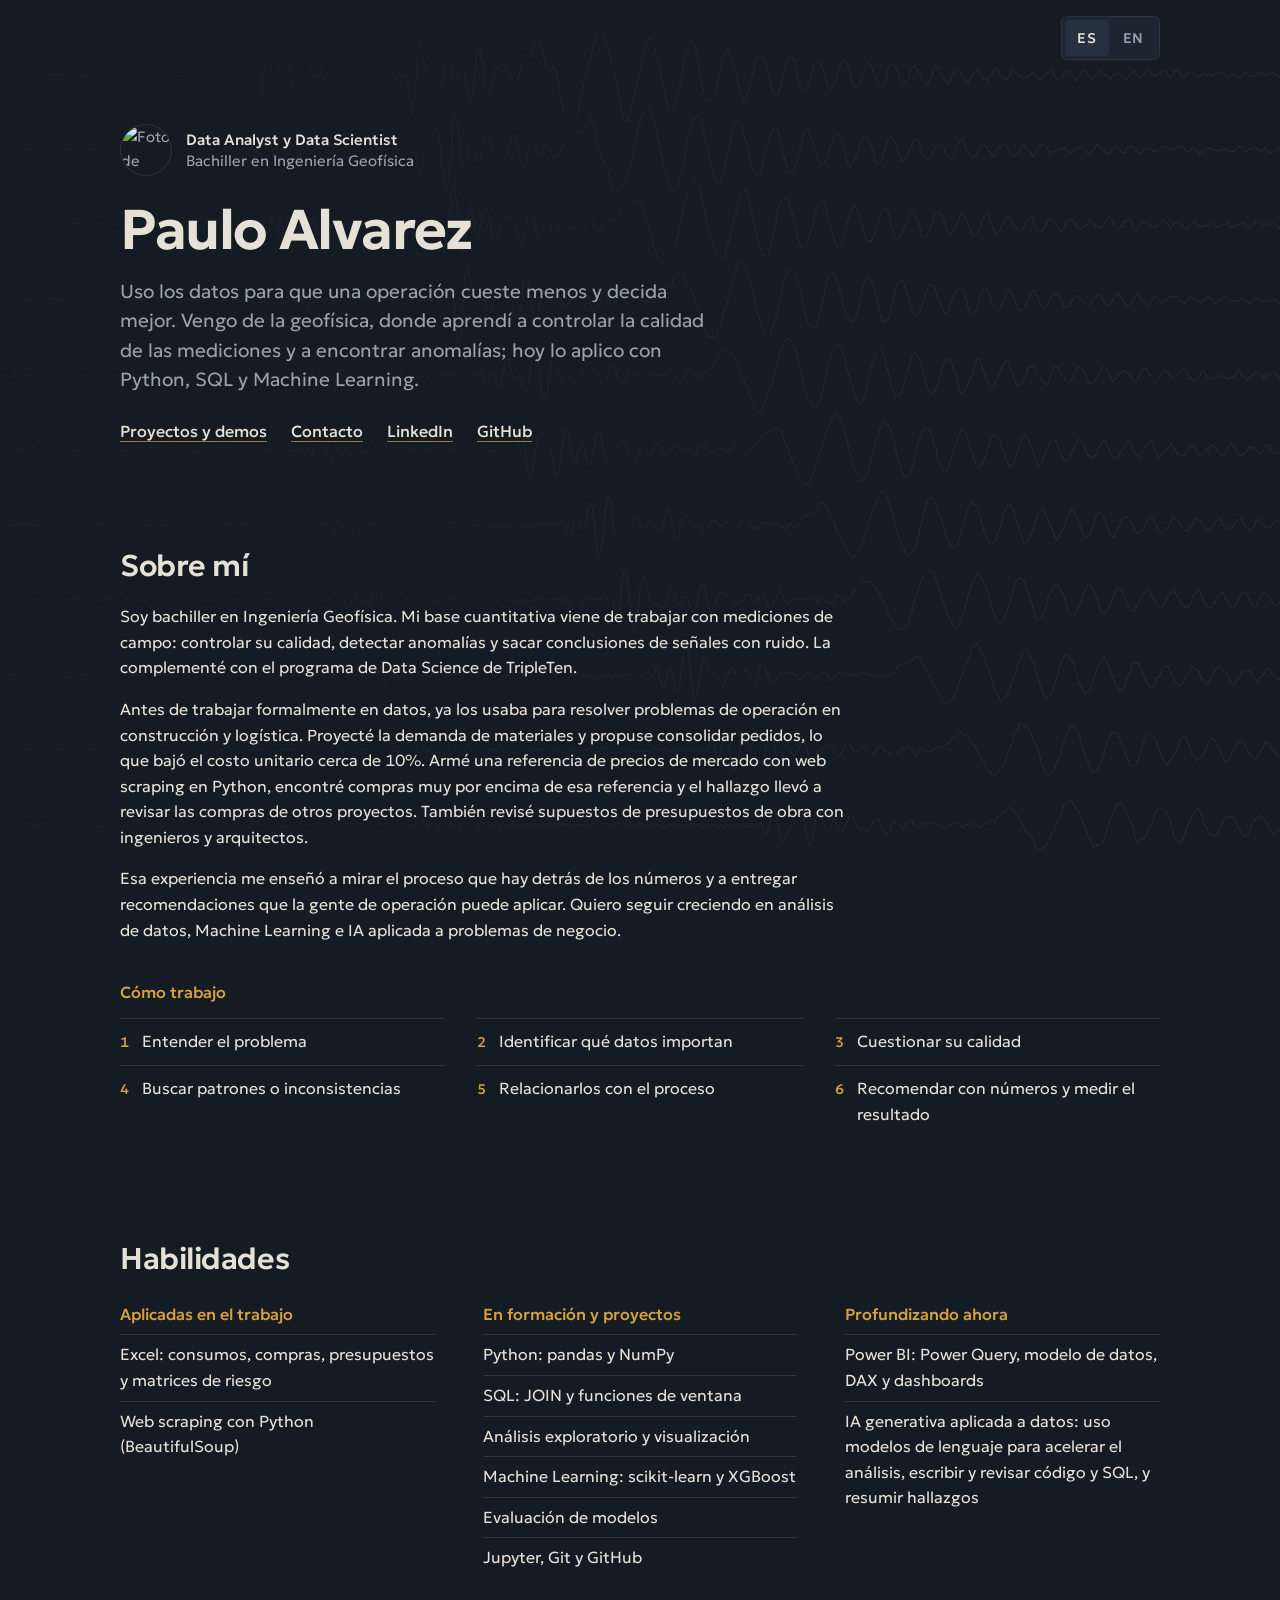
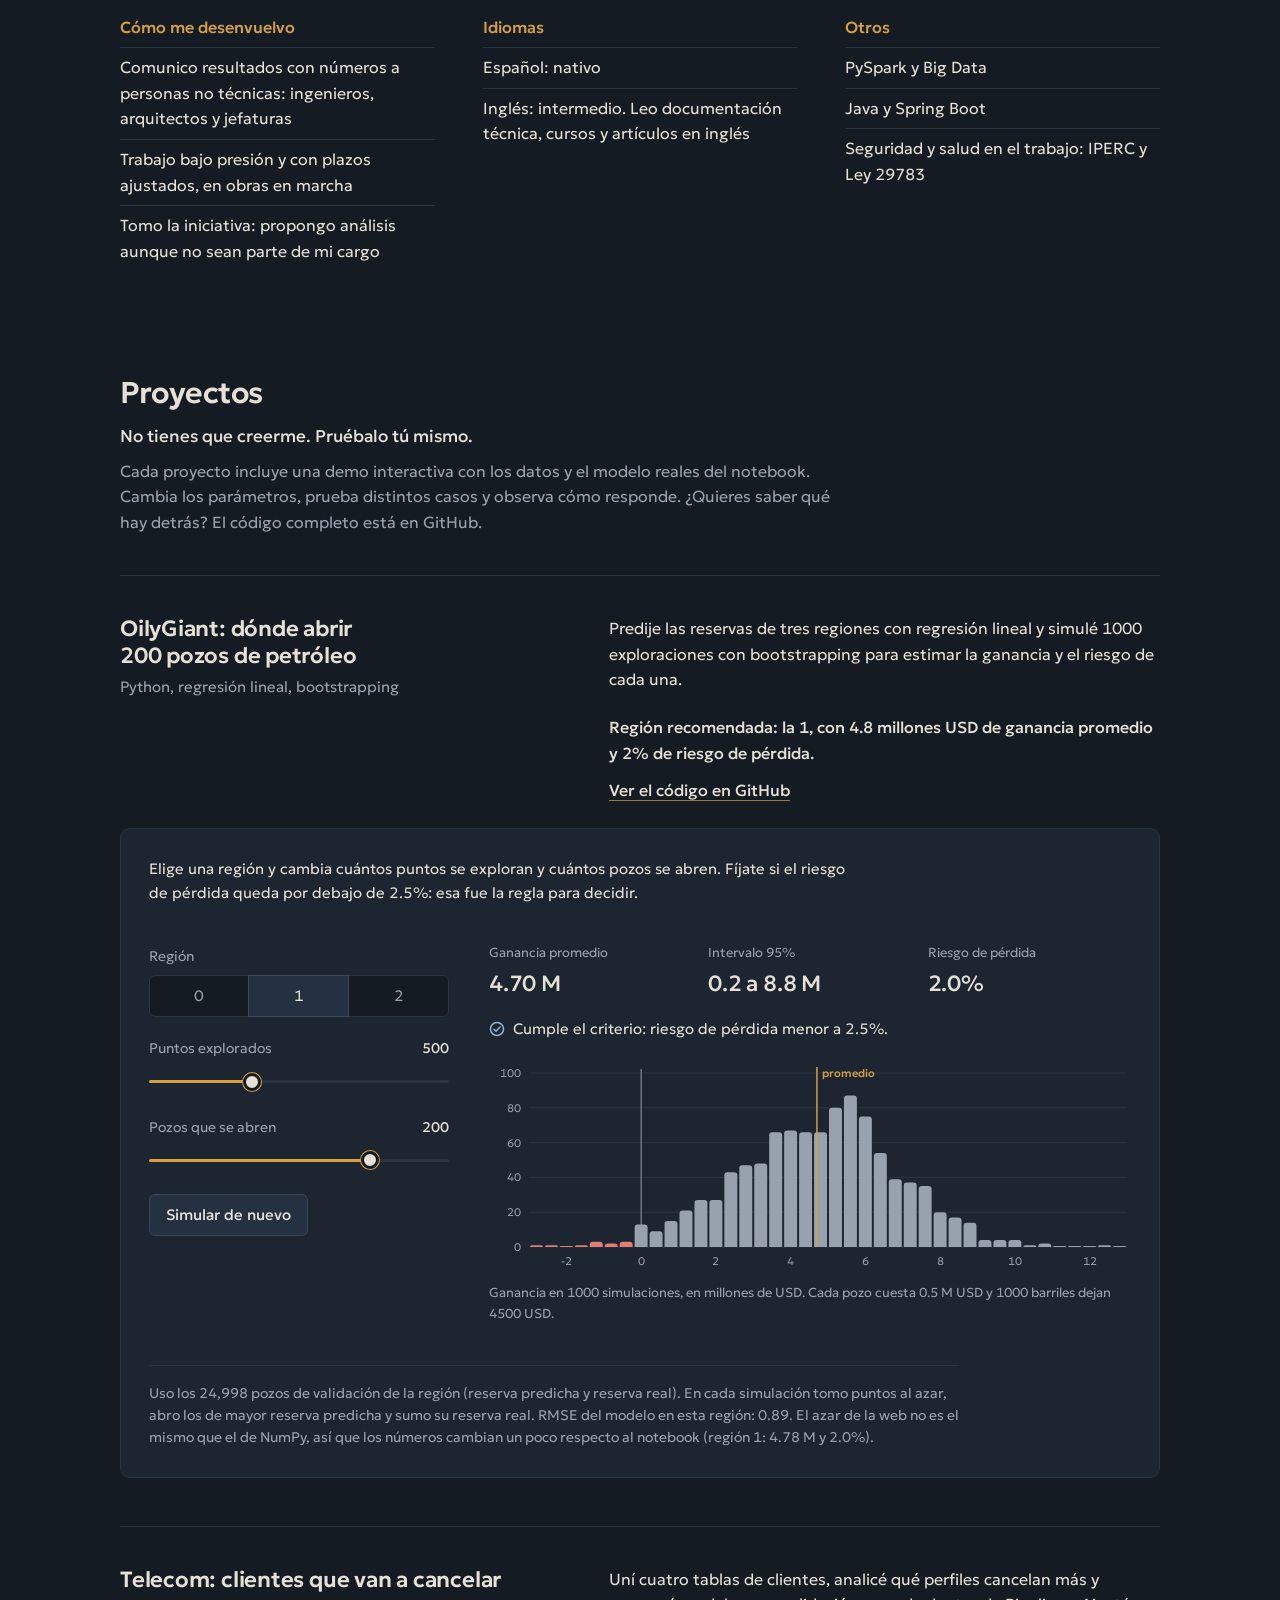
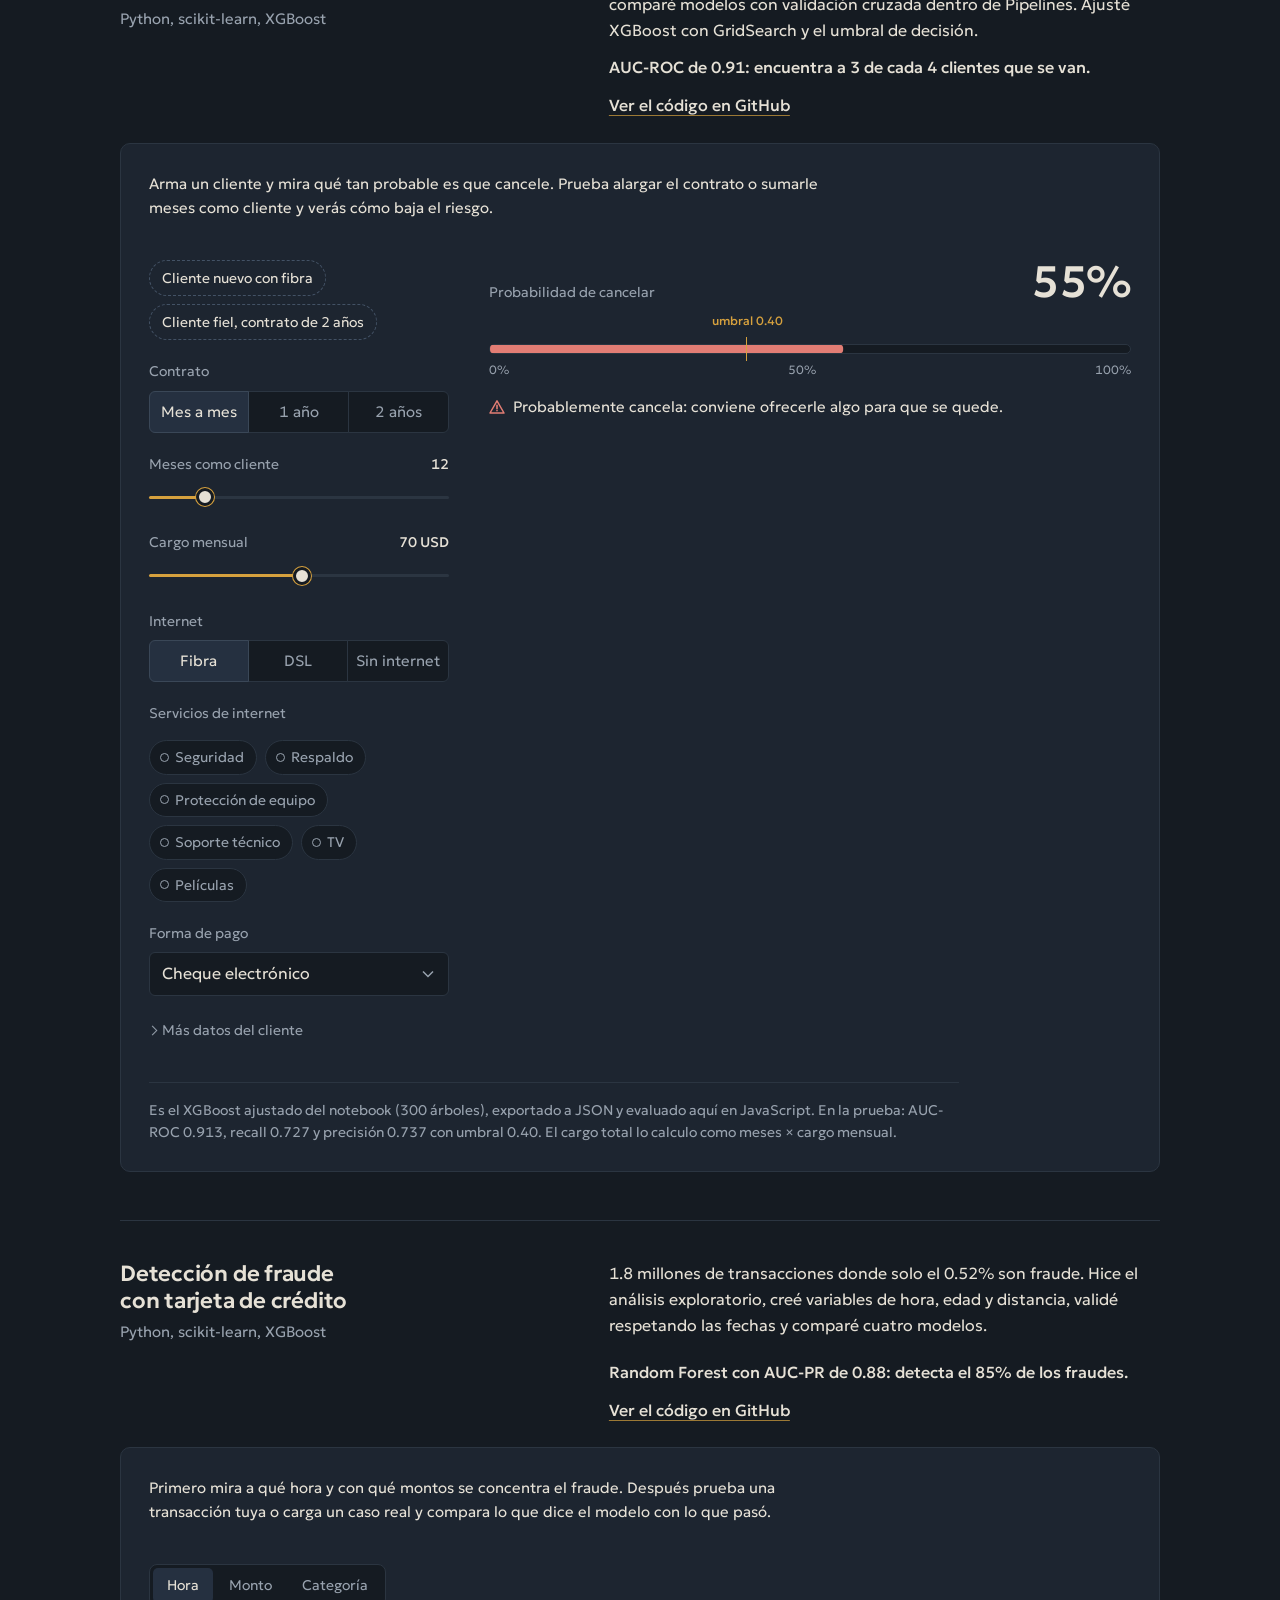
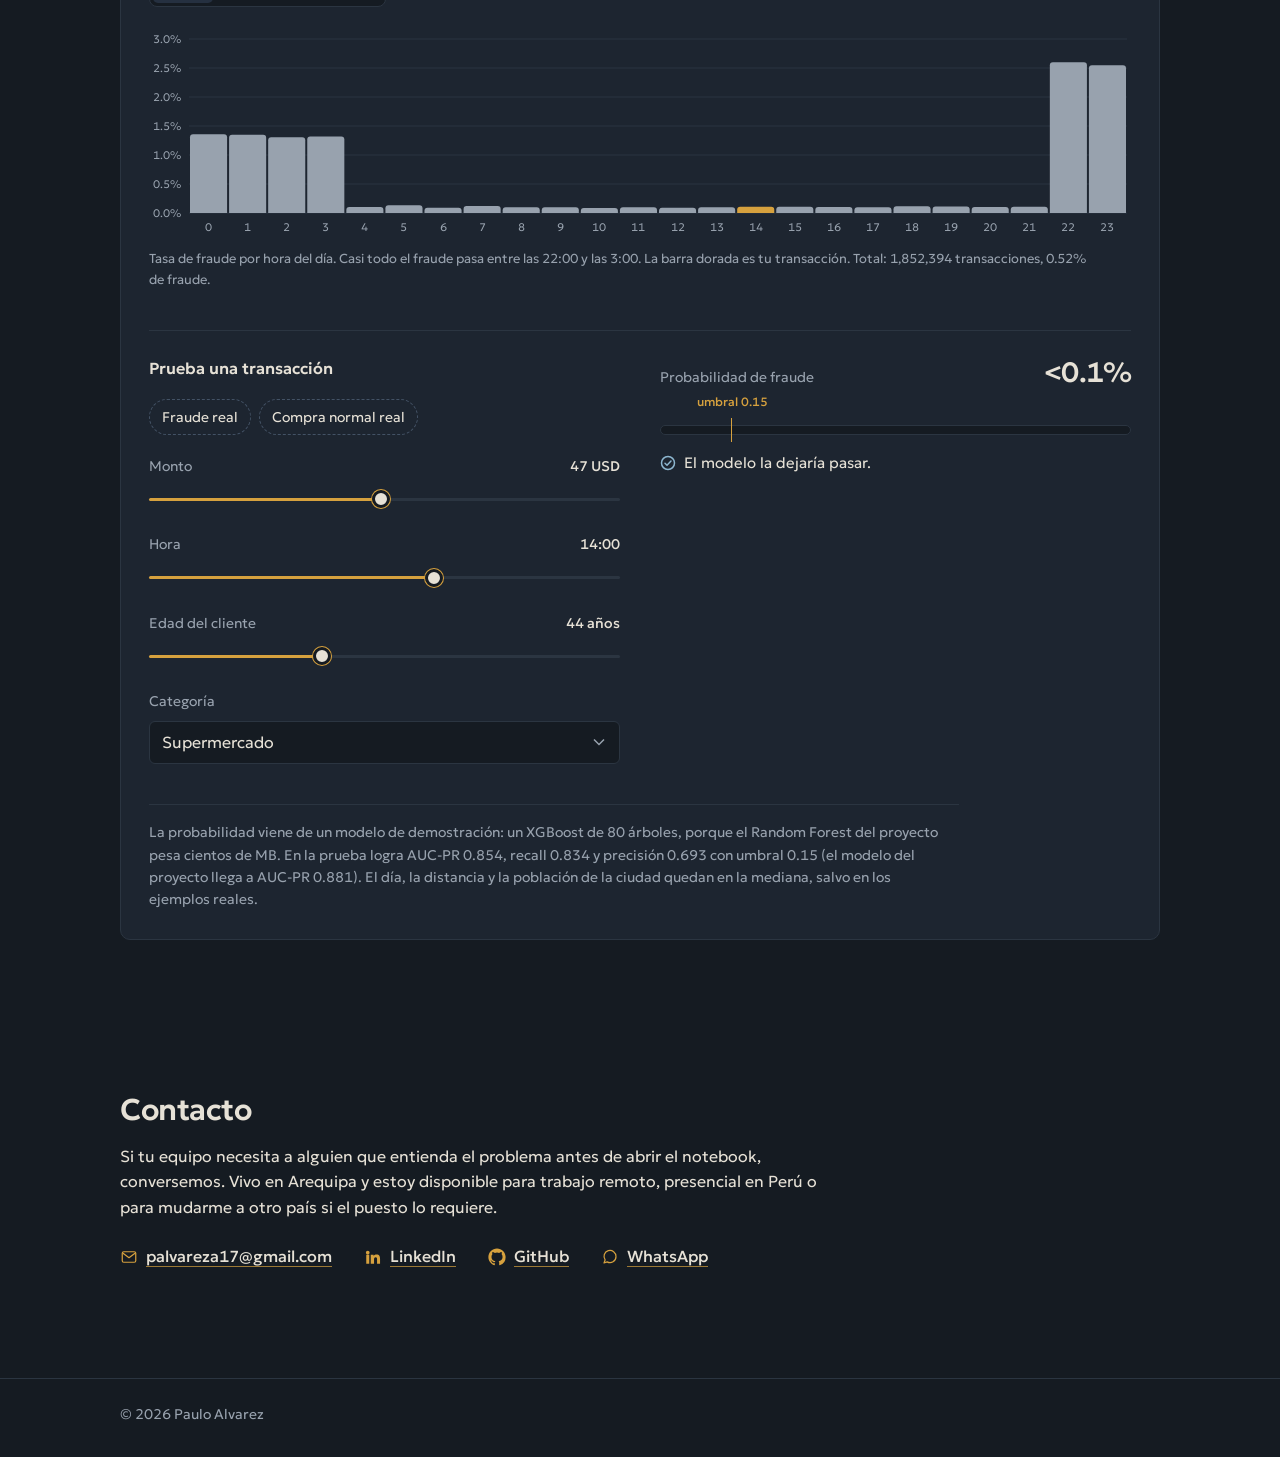
==== commit 2b84dc92: "Agregar un selector de idioma ES / EN arriba a la derecha" ====
--- a/index.html
+++ b/index.html
@@ -21,6 +21,12 @@
   </div>
 
   <header class="hero">
+    <div class="wrap topbar">
+      <nav class="lang-switch" aria-label="Idioma">
+        <a href="./" lang="es" hreflang="es" aria-label="Español" aria-current="page">ES</a>
+        <a href="en/" lang="en" hreflang="en" aria-label="English">EN</a>
+      </nav>
+    </div>
     <div class="wrap">
       <div class="hero-id">
         <img src="https://github.com/dixonpa.png" alt="Foto de Paulo Alvarez" width="52" height="52">
@@ -33,7 +39,6 @@
         <li><a href="#contacto">Contacto</a></li>
         <li><a href="https://www.linkedin.com/in/paulocealva">LinkedIn</a></li>
         <li><a href="https://github.com/dixonpa">GitHub</a></li>
-        <li><a href="en/" hreflang="en" lang="en">English</a></li>
       </ul>
     </div>
   </header>
--- a/css/site.css
+++ b/css/site.css
@@ -74,7 +74,47 @@
 }
 
 /* ---------- Hero ---------- */
-.hero { padding-top: clamp(2.5rem, 8vw, 5.5rem); }
+.hero { padding-top: max(1rem, env(safe-area-inset-top)); }
+
+/* Selector de idioma: dos páginas separadas (/ y /en/), por eso son enlaces y no un botón */
+.topbar {
+  display: flex;
+  justify-content: flex-end;
+  margin-bottom: clamp(1.25rem, 6vw, 4rem);
+}
+.lang-switch {
+  display: inline-flex;
+  gap: 2px;
+  padding: 3px;
+  background: var(--slate);
+  border: 1px solid var(--line);
+  border-radius: var(--radius-control);
+}
+.lang-switch a {
+  display: inline-flex;
+  align-items: center;
+  justify-content: center;
+  min-width: 44px;
+  min-height: 36px;
+  padding: 0 .75rem;
+  border-radius: calc(var(--radius-control) - 2px);
+  color: var(--rock);
+  font-size: .875rem;
+  font-weight: 500;
+  letter-spacing: .04em;
+  text-decoration: none;
+  -webkit-tap-highlight-color: transparent;
+  transition: transform 160ms var(--ease-out), color 150ms ease, background-color 150ms ease;
+}
+.lang-switch a[aria-current="page"] {
+  background: var(--slate-2);
+  color: var(--bone);
+  cursor: default;
+}
+.lang-switch a:not([aria-current]):active { transform: scale(0.97); }
+@media (hover: hover) and (pointer: fine) {
+  .lang-switch a:not([aria-current]):hover { color: var(--bone); background: var(--basalt); }
+}
 
 .hero-id {
   display: flex;
